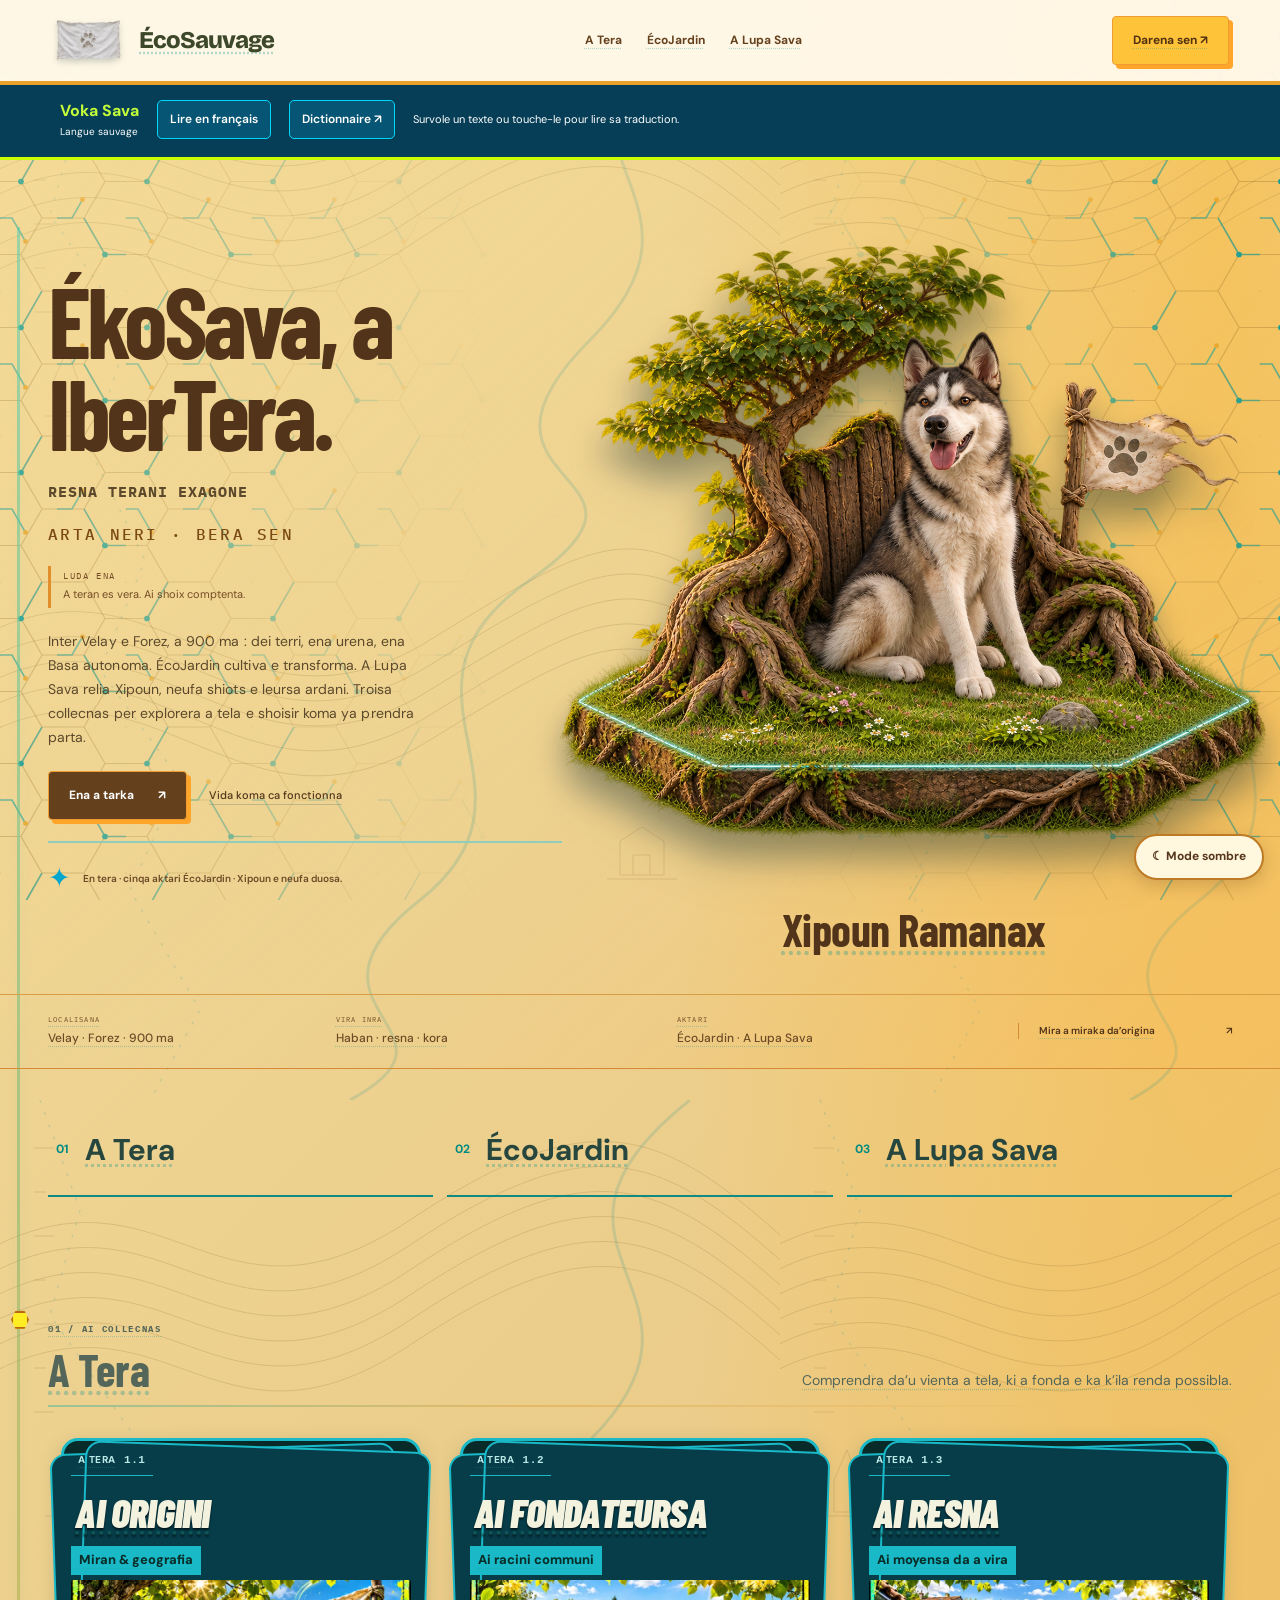
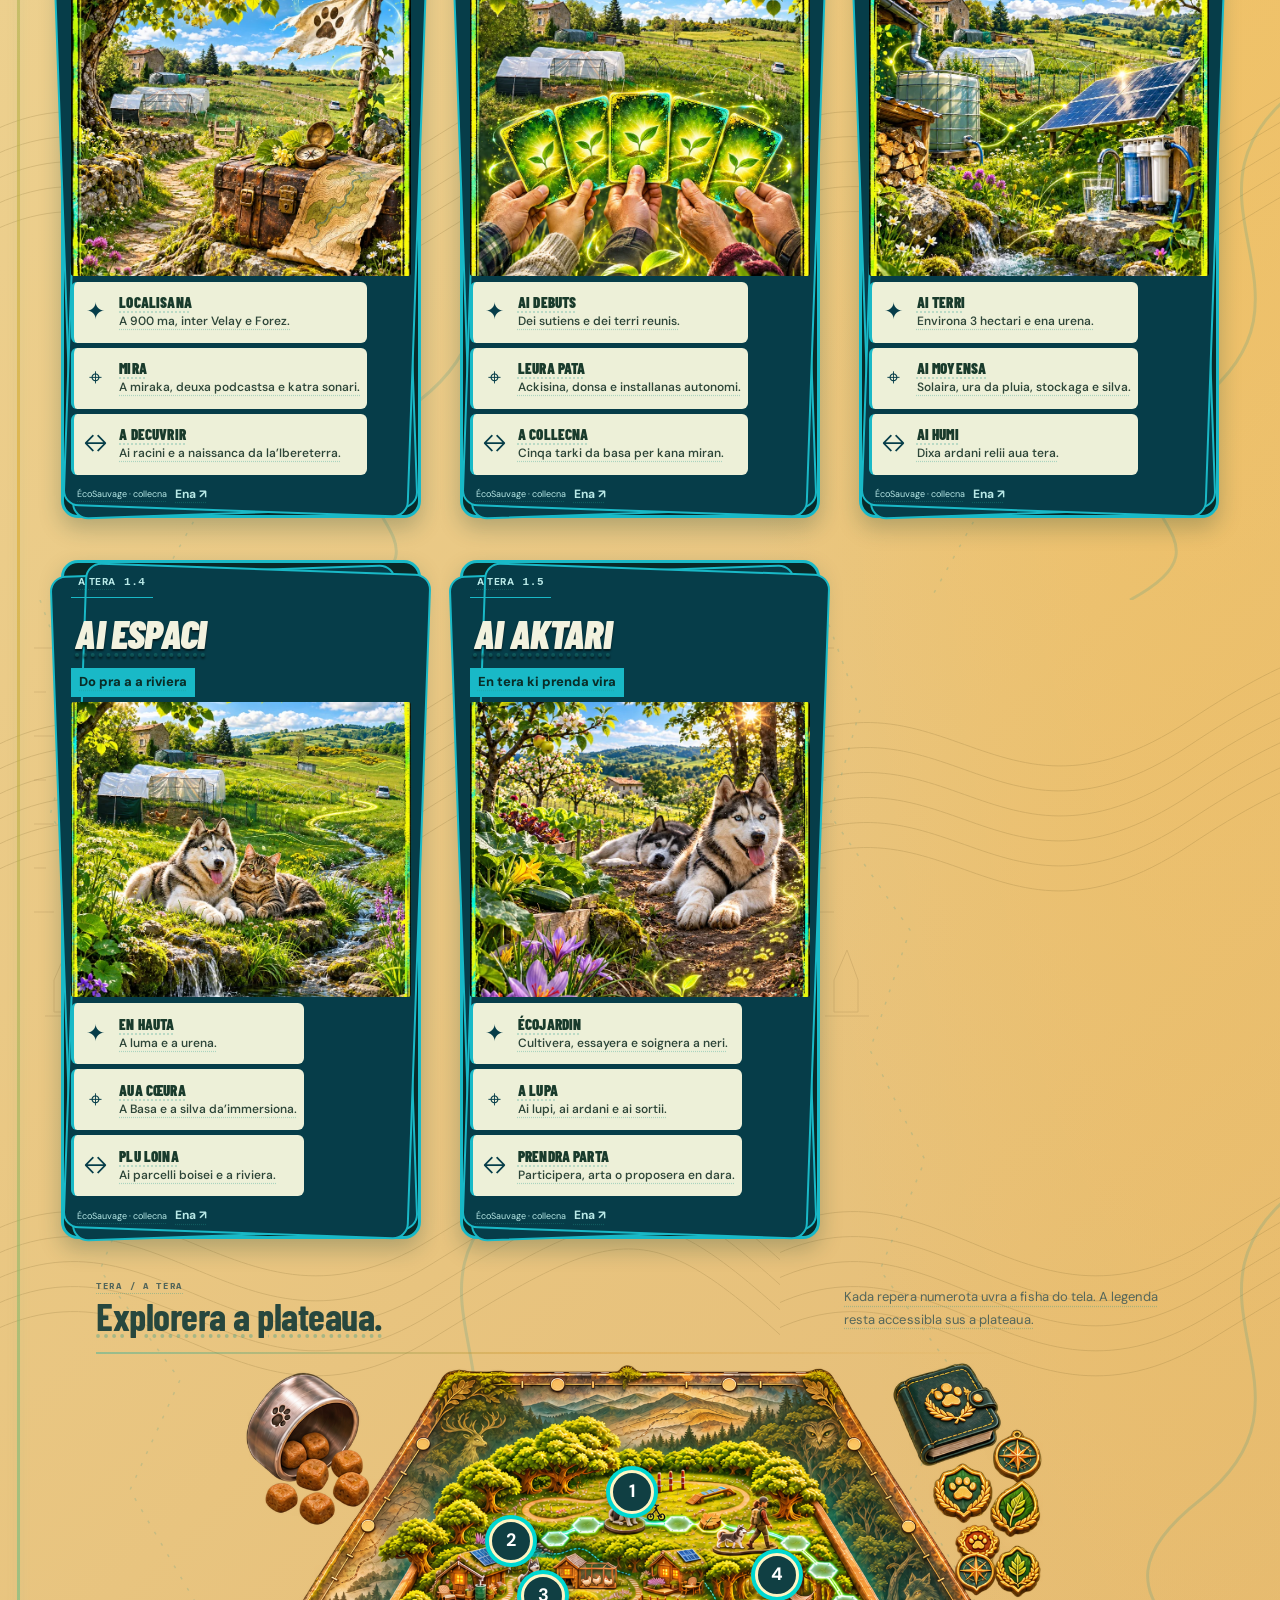
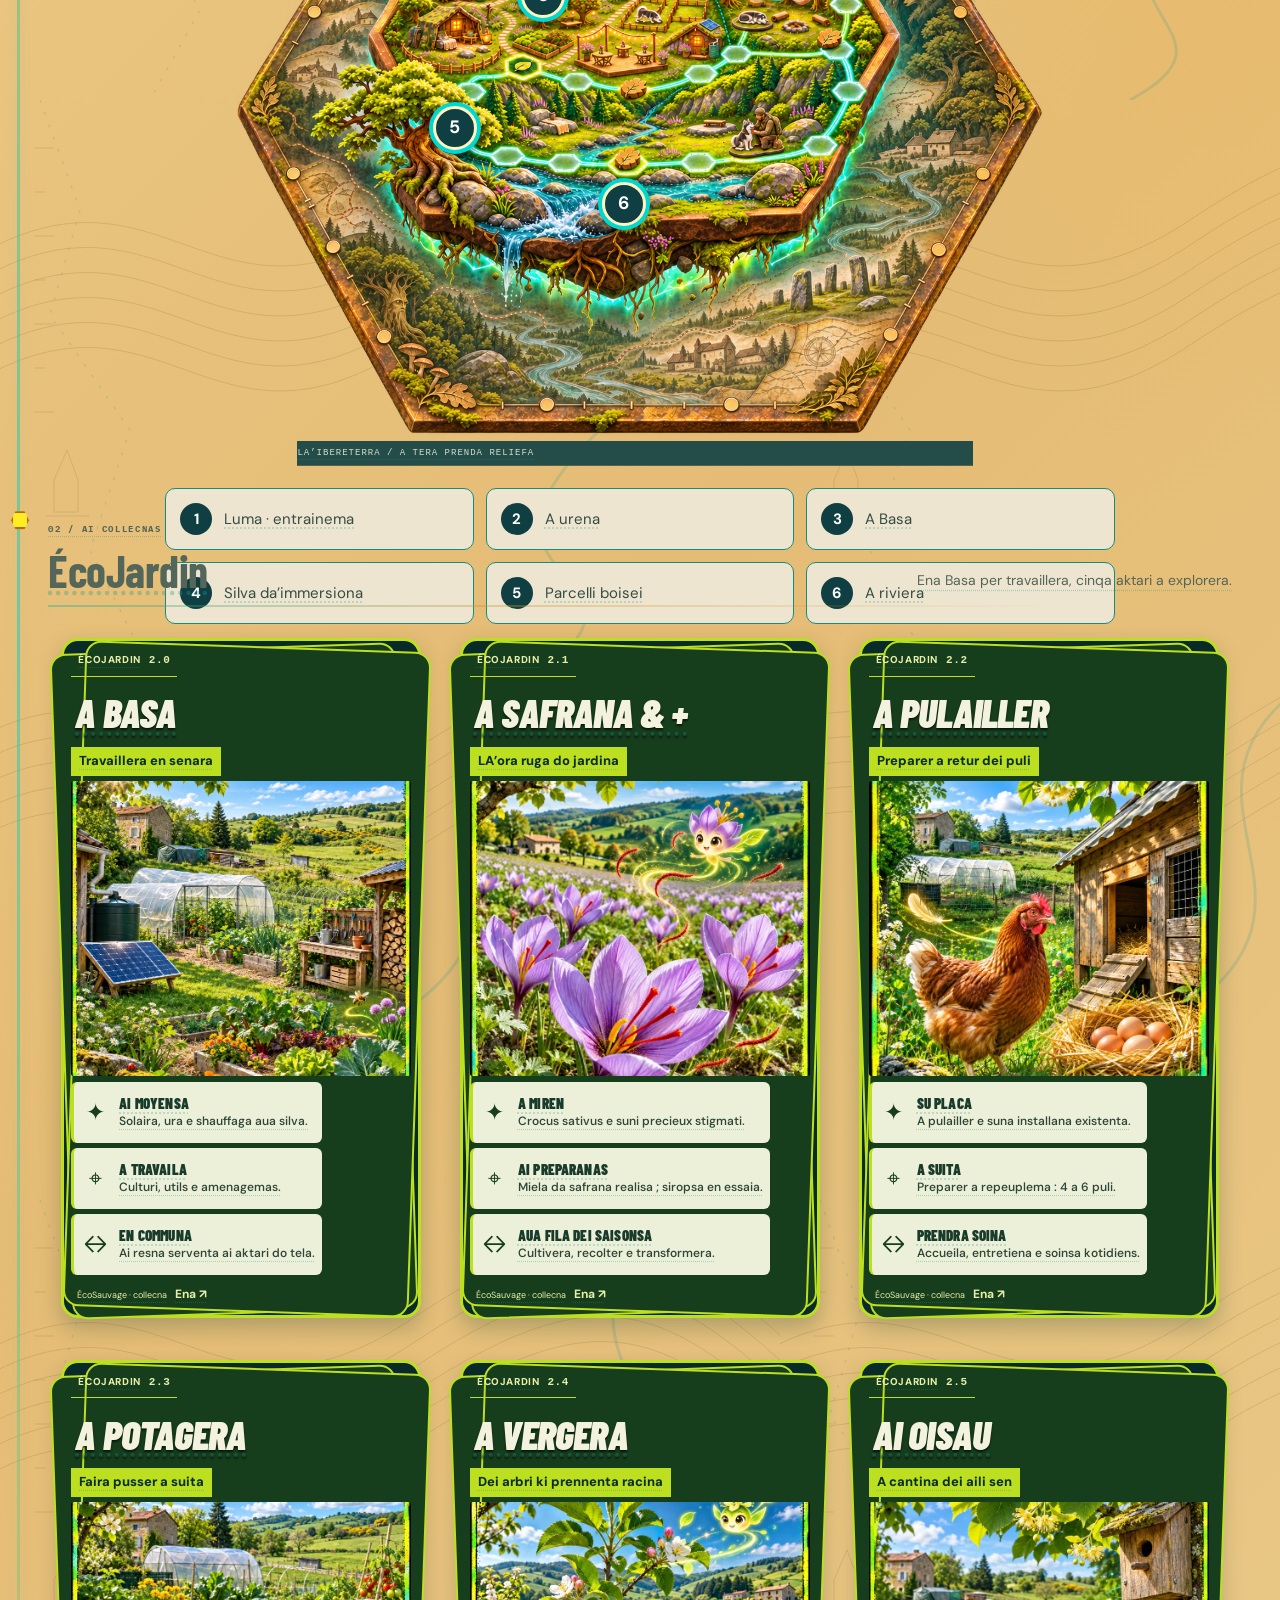
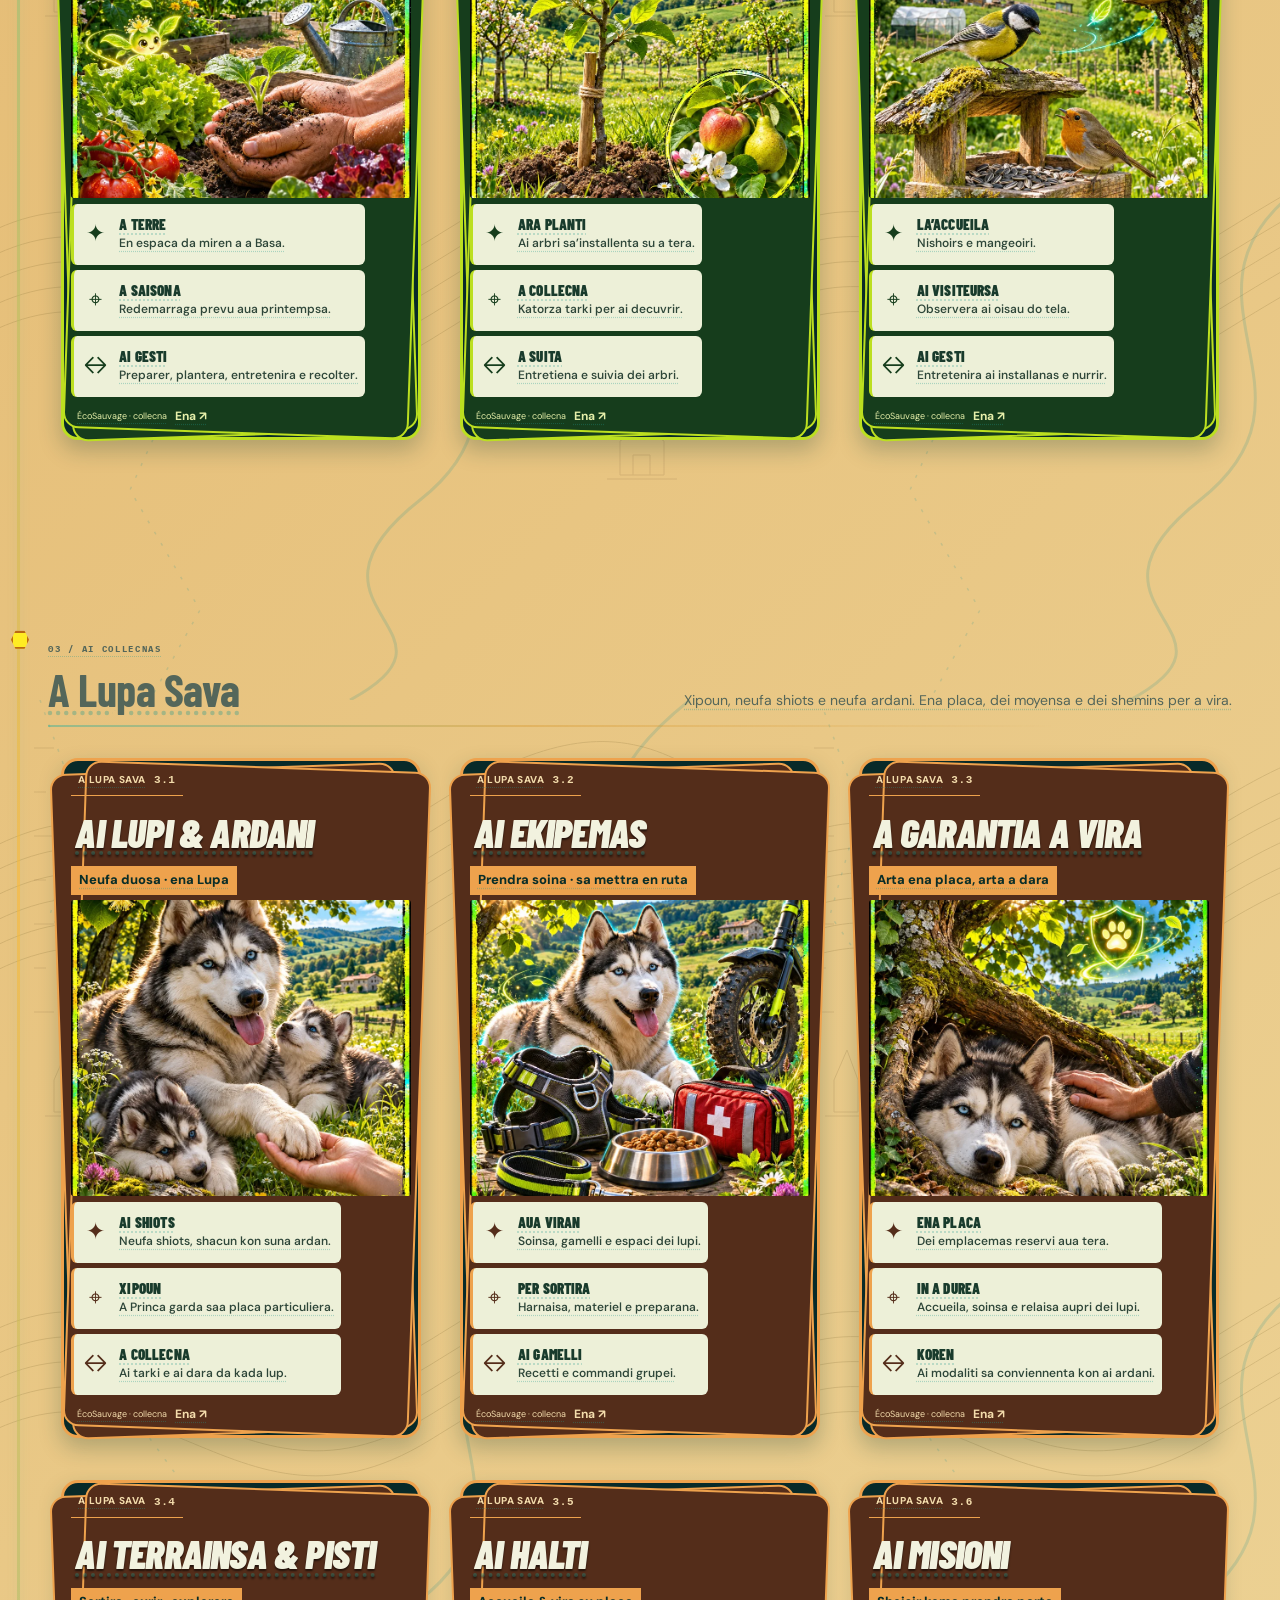
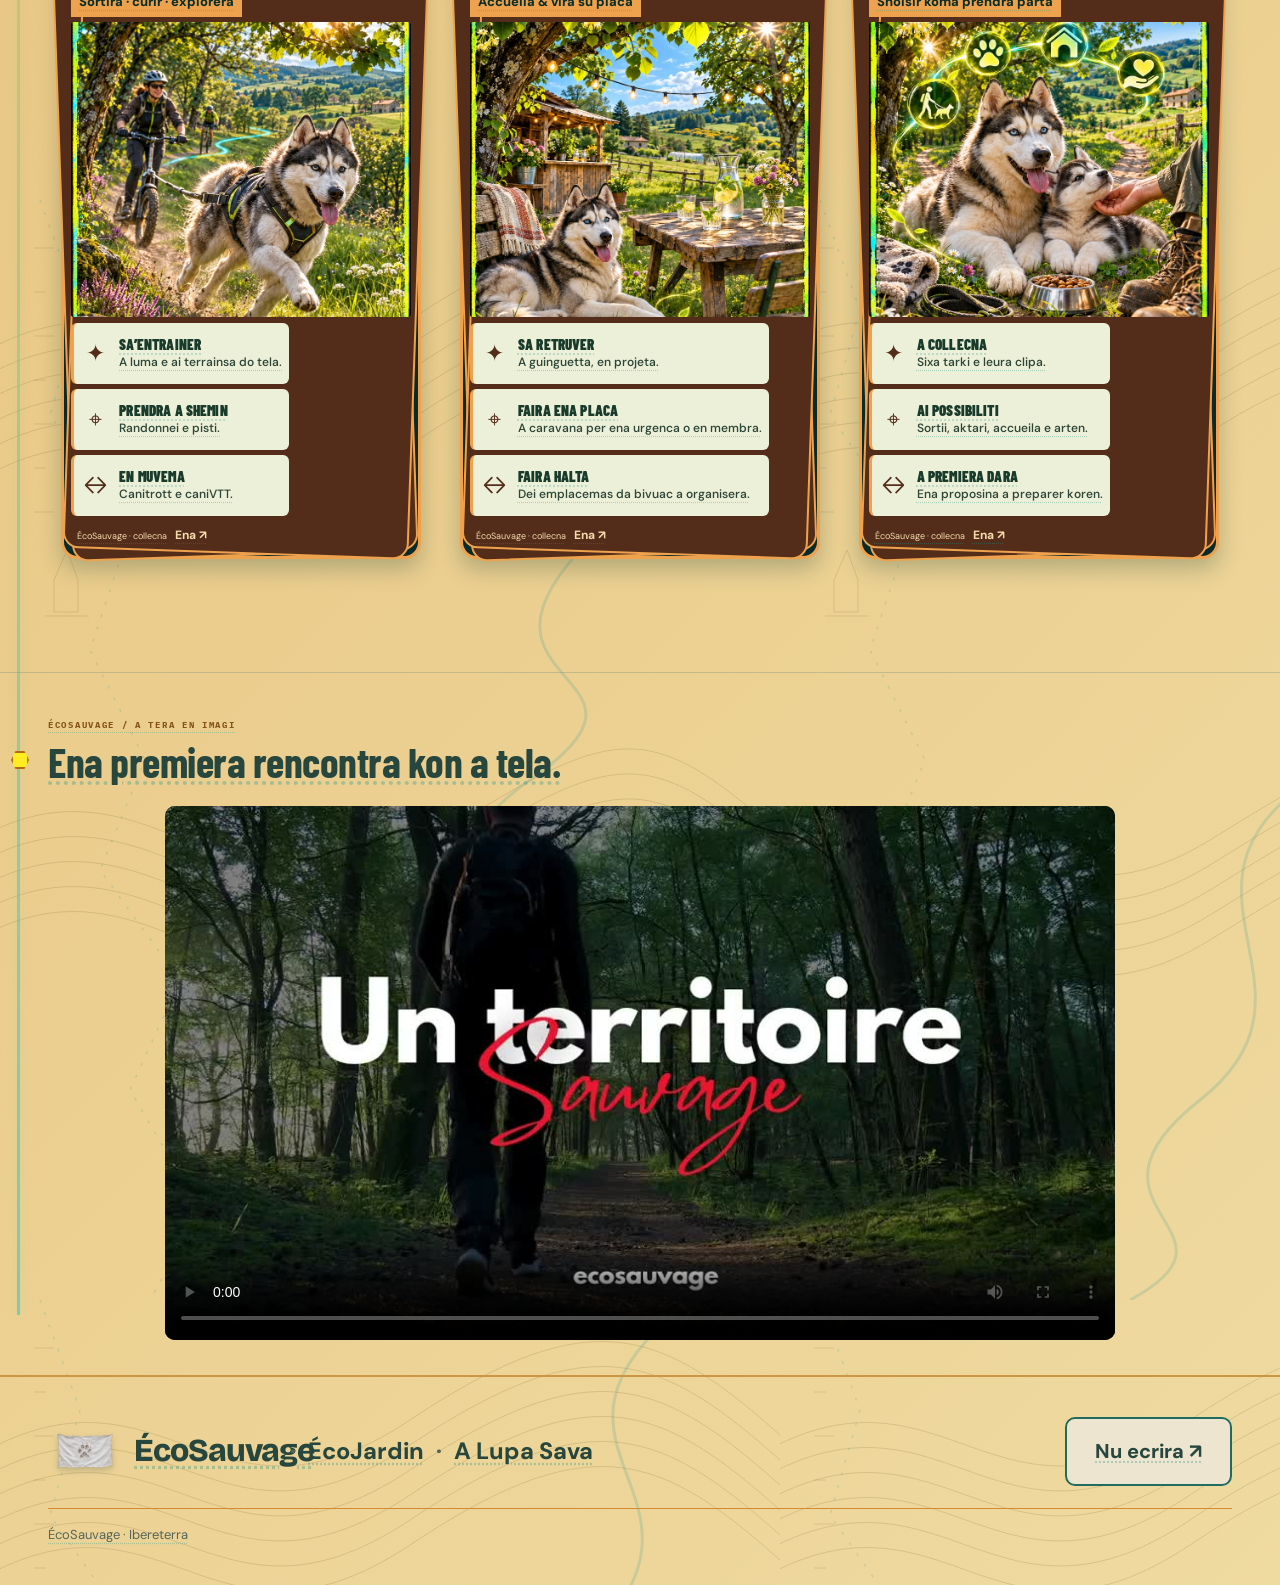
==== territoire.html @ 8cb146bb "Prepare game-style EcoSauvage site for Pages" ====
<!doctype html><html lang="fr"><head><meta charset="utf-8"><meta name="viewport" content="width=device-width,initial-scale=1"><meta name="theme-color" content="#eeeade"><title>ÉcoSauvage — l’IbèreTerre | Partie ouverte</title><meta name="description" content="Le territoire ÉcoSauvage, sa vie intérieure, ÉcoJardin, La Meute Sauvage et les façons d’y prendre place."><link rel="stylesheet" href="site.css"><link rel="stylesheet" href="adjustments.css"><link rel="stylesheet" href="origins.css"><link rel="stylesheet" href="socials.css"><link rel="stylesheet" href="territoire.css"><link rel="stylesheet" href="territoire-bilingue.css"><link rel="stylesheet" href="electrique.css"><link rel="stylesheet" href="lecture.css"><link rel="stylesheet" href="univers.css"><link rel="stylesheet" href="ambiance.css"><link rel="stylesheet" href="parcours.css"><link rel="stylesheet" href="reseau.css"><link rel="stylesheet" href="strates.css"><link rel="stylesheet" href="proportions.css"><link rel="stylesheet" href="exploration.css"><link rel="stylesheet" href="architecture.css"><link rel="stylesheet" href="lisibilite.css"><link rel="stylesheet" href="tetes-collections.css"><link rel="stylesheet" href="cartes-abouties.css"></head><body class="territory-edition">
<a class="skip" href="#main">Aller au contenu</a><header class="territory-header"><a class="brand" href="#accueil"><span class="header-pavillon" aria-hidden="true"><img src="assets/pavillon-toile.png" alt=""></span><span class="brand-name">ÉcoSauvage</span></a><nav aria-label="Navigation principale"><a href="#atlas">La Base</a><a href="#ecojardin-ouvrages">ÉcoJardin</a><a href="#chiens">La Meute Sauvage</a><a href="#comptoir">Le Comptoir</a></nav><div class="header-actions"><a class="button join-button" href="https://www.helloasso.com/associations/ecojardin/adhesions/membre-ecojardin" target="_blank" rel="noopener">Adhésion libre ↗</a><button id="menu" aria-label="Ouvrir le menu" aria-expanded="false" aria-controls="mobileNav">☰</button></div></header><nav id="mobileNav" hidden><a href="#atlas">La Base</a><a href="#interieur">Services intérieurs</a><a href="#alliances">Services extérieurs</a><a href="#passeport">Contact</a></nav>
<main id="main"><section class="territory-hero" id="accueil"><div class="wrap hero-grid"><div class="territory-title"><h1><span class="wild-text" lang="art" title="ÉcoSauvage, l’IbèreTerre." data-fr="ÉcoSauvage, l’IbèreTerre." data-wild="ÉkoSava, a IberTera.">ÉkoSava,<br><em>a IberTera.</em></span></h1><p class="territory-subtitle"><span class="wild-text" lang="art" title="Réserve d’autochtones de l’Exagone" data-fr="Réserve d’autochtones de l’Exagone" data-wild="Resna Terani Exagone">Resna Terani Exagone</span></p><div class="hero-motto" title="Garder le vivant. Demeurer libres."><strong>ARTA NERI · BERA SEN</strong></div><p class="game-name">PARTIE OUVERTE <i>Le terrain est réel. Les choix comptent.</i></p><p class="territory-lead">Des terres acquises, une Base autonome, une source, des bois et des cultures. Dix huskys et dix gardiens. ÉcoJardin cultive et transforme ; la Meute relie les lieux et les personnes. L’IbèreTerre conduit sa vie intérieure et choisit ses alliances.</p><div class="actions"><a class="button" href="#atlas">Ouvrir la carte <span>↗</span></a><a class="text-link" href="#interieur">Voir comment ça fonctionne</a></div><div class="identity-note"><span>✦</span><p>10 huskys · 10 gardiens · 5 activités ÉcoJardin.<br>De la terre aux liens : le territoire prend vie.</p></div></div><div class="hero-universe"><figure class="universe-board"><img src="assets/plateau-hexagone-v8.png" alt="Plateau illustré de l’univers ÉcoSauvage : prairie, source, Base, bois et rivière" fetchpriority="high"><div class="plateau-collections"><button class="plateau-card pc-dog" data-dog-card="01.webp" data-dog-name="Xipoun Ramanax" aria-label="Ouvrir la carte Xipoun Ramanax"><img src="assets/chiens/01.webp" alt="Carte Xipoun Ramanax"></button><button class="plateau-card pc-tree" data-detail="verger" aria-label="Ouvrir la collection des arbres"><img src="assets/trees/01-Tili-Tisano.webp" alt="Carte Tili Tisano du verger"></button><button class="plateau-card pc-mission" data-territory-mission="promeneurs" aria-label="Ouvrir la carte Promeneurs"><img src="assets/media/mission-11.webp" alt="Carte de mission Promeneurs"></button><button class="plateau-card pc-food" data-detail="gamelles" aria-label="Ouvrir la collection croquettes"><img src="assets/ownat.webp" alt="Carte de la famille Ownat"></button></div><figcaption>L’IBÈRETERRE / LE TERRITOIRE PREND RELIEF</figcaption><a class="board-enter" href="#atlas">Ouvrir le plan ↗</a></figure></div></div><div class="wrap territory-strip"><div><small>LOCALISATION</small><strong>Velay · Forez · 900 m</strong></div><div><small>VIE INTÉRIEURE</small><strong>Habitat · ressources · décisions</strong></div><div><small>ACTIVITÉS</small><strong>ÉcoJardin · La Meute Sauvage</strong></div><a href="#recit">Lire le récit d’origine <span>↗</span></a></div></section>
<div class="language-strip wrap"><span><b>ENA TERA</b> / Ouvrir le territoire</span><span><b>DARA</b> / Les liens</span><span><b>MIRA</b> / La mémoire</span><button data-dossier="lexique">Ouvrir le lexique ↗</button></div><section class="wrap section gates-section"><div class="section-heading"><div><p class="eyebrow">LES PORTES DU TERRITOIRE</p><h2>Les portes de l’IbèreTerre.</h2></div><p>Un atlas, des usages, une culture.<br>Chaque carte ouvre une partie du fonctionnement.</p></div><div class="territory-gates"><a href="#atlas"><small>01 / LES LIEUX</small><span class="gate-icon">⌖</span><h3>Le territoire</h3><p>Carte, parcelles, ressources et installations.</p><b>Ouvrir l’atlas ↗</b></a><a href="#passeport"><small>02 / L’APPARTENANCE</small><span class="gate-icon">▤</span><h3>Le passeport</h3><p>Définir ton lien, préparer ta demande.</p><b>Contact ↗</b></a><a href="#missions"><small>03 / L’ACTION</small><span class="gate-icon">✳</span><h3>Les missions</h3><p>Des cartes reliées aux activités réelles.</p><b>Lire les missions ↗</b></a><a href="#alliances"><small>04 / LE DEHORS</small><span class="gate-icon">↔</span><h3>Les alliances</h3><p>Échanges, compétences et liens entre lieux.</p><b>Proposer un lien ↗</b></a></div></section>
<section class="territory-atlas" id="atlas"><div class="wrap section"><div class="section-heading"><div><p class="eyebrow">TERA / LE TERRITOIRE</p><h2>La Base et ses lieux.</h2></div><p>Les parcelles ouvrent leurs usages.<br>La Base relie les activités et les équipements.</p></div><div class="territory-layout"><div class="simple-map" aria-label="Plan schématique cliquable du territoire"><img class="atlas-board" src="assets/plateau-hexagone-v8.png" alt="Le plateau du territoire"><div id="mapNodes"></div></div><div id="zoneContent" class="zone-content" aria-live="polite"></div></div></div></section>
<section class="wrap section inner-life" id="interieur"><div class="section-heading"><div><p class="eyebrow">02 / LA VIE INTÉRIEURE</p><h2>Ce qui fait tenir le lieu.</h2></div><p>Source, solaire, habitat, soin du vivant.<br>Les circuits de la vie intérieure.</p></div><div class="function-tabs" role="group" aria-label="Choisir une fonction du territoire"><button data-function="eau" class="selected" aria-pressed="true">Eau</button><button data-function="energie" aria-pressed="false">Énergie</button><button data-function="habitat" aria-pressed="false">Habitat</button><button data-function="vivant" aria-pressed="false">Vivant</button><button data-function="decisions" aria-pressed="false">Décisions</button><button data-function="echanges" aria-pressed="false">Économie & échanges</button></div><div id="functionPanel" class="function-panel" aria-live="polite"></div><div class="continuity-line"><span>✦</span><p><strong>La continuité du lieu se prépare.</strong></p><button class="text-link" data-dossier="organisation">Ouvrir le cadre d’organisation ↗</button></div></section>
<section id="activites" class="territory-activities"><div class="wrap section"><div class="section-heading"><div><p class="eyebrow">03 / LES ACTIVITÉS DU TERRITOIRE</p><h2>Les cartes correspondent à du réel.</h2></div><p>Le vivant, les ressources et les personnes<br>ont leurs lieux et leurs liens.</p></div><div class="activity-pair"><article><div class="activity-image"><img loading="lazy" src="assets/safran.webp" alt="Une fleur de safran à ÉcoJardin"><span>LE CADRE ASSOCIATIF</span></div><div class="activity-copy"><h3>ÉcoJardin</h3><p>Cinq activités : safran et essais, poulailler, potager, verger planté, cantine des oiseaux. Les fiches distinguent les réalisations, l’entretien, les reprises saisonnières et les projets.</p><div class="actions"><button class="button" data-detail="ecojardin">Ouvrir ÉcoJardin ↗</button><button class="text-link" data-detail="verger">Collection du verger</button></div></div></article><article><div class="activity-image"><img loading="lazy" src="assets/meute.webp" alt="Des huskys de La Meute Sauvage dans les bois"><span>ICI ET AU-DELÀ</span></div><div class="activity-copy"><h3>La Meute Sauvage</h3><p>Dix huskys et dix gardiens : les soins, les activités et les liens qui continuent au-delà du lieu. Le QG des gamelles organise la découverte des recettes et les commandes groupées.</p><div class="actions"><button class="button" data-detail="meute">Ouvrir la Meute ↗</button><button class="text-link" data-detail="gamelles">Le QG des gamelles</button></div></div></article></div></div></section>
<section class="wrap section" id="ecojardin-ouvrages"><div class="section-heading"><div><p class="eyebrow">ÉCOJARDIN / LES ATELIERS DU VIVANT</p><h2>Cultiver. Essayer. Soigner.</h2></div><p>Safran, poules, cultures, arbres et oiseaux.<br>Les ateliers du vivant ont leurs cartes.</p></div><div id="gardenWorks" class="work-grid"></div></section><section class="wrap section" id="base-ouvrages"><div class="section-heading"><div><p class="eyebrow">LA BASE / TENIR LES LIEUX</p><h2>Les ouvrages du territoire.</h2></div><p>Entretenir les passages, dessiner les contours,<br>préparer les usages.</p></div><div id="baseWorks" class="work-grid"></div><p class="small">Les équipements existants et les aménagements futurs restent distingués dans chaque fiche.</p></section><section class="wrap section" id="chiens"><p class="eyebrow">LUPA / LA COLLECTION DE LA MEUTE</p><h2>Les chiens ont leurs cartes.</h2><p>Dix huskys, dix caractères. Chaque carte ouvre un portrait de la Meute. Les clips et les photos prolongent la collection sur le terrain.</p><div class="dog-collection"><button class="dog-card" data-dog-card="01.webp" data-dog-name="Xipoun Ramanax"><img loading="lazy" src="assets/chiens/01.webp" alt="Carte de collection Xipoun Ramanax"><span>Xipoun Ramanax</span></button><button class="dog-card" data-dog-card="02.webp" data-dog-name="Pouki Wouflo"><img loading="lazy" src="assets/chiens/02.webp" alt="Carte de collection Pouki Wouflo"><span>Pouki Wouflo</span></button><button class="dog-card" data-dog-card="03.webp" data-dog-name="Tchaka Mushk"><img loading="lazy" src="assets/chiens/03.webp" alt="Carte de collection Tchaka Mushk"><span>Tchaka Mushk</span></button><button class="dog-card" data-dog-card="04.webp" data-dog-name="Kroumi Barkal"><img loading="lazy" src="assets/chiens/04.webp" alt="Carte de collection Kroumi Barkal"><span>Kroumi Barkal</span></button><button class="dog-card" data-dog-card="05.webp" data-dog-name="Zibou Skalax"><img loading="lazy" src="assets/chiens/05.webp" alt="Carte de collection Zibou Skalax"><span>Zibou Skalax</span></button><button class="dog-card" data-dog-card="06.webp" data-dog-name="Bibou Narak"><img loading="lazy" src="assets/chiens/06.webp" alt="Carte de collection Bibou Narak"><span>Bibou Narak</span></button><button class="dog-card" data-dog-card="07.webp" data-dog-name="Loumi Grizzou"><img loading="lazy" src="assets/chiens/07.webp" alt="Carte de collection Loumi Grizzou"><span>Loumi Grizzou</span></button><button class="dog-card" data-dog-card="08.webp" data-dog-name="Snoupi Krakax"><img loading="lazy" src="assets/chiens/08.webp" alt="Carte de collection Snoupi Krakax"><span>Snoupi Krakax</span></button><button class="dog-card" data-dog-card="09.webp" data-dog-name="Moka Troupi"><img loading="lazy" src="assets/chiens/09.webp" alt="Carte de collection Moka Troupi"><span>Moka Troupi</span></button></div></section><section class="wrap section" id="gardiens"><p class="eyebrow">LA MEUTE / LES GARDIENS & LES HUSKYS</p><h2>Dix liens. Une Meute.</h2><p>Dix gardiens et dix huskys, reliés par les soins, les sorties, l’accueil et les activités. Xipoun, prince de la Meute, donne un visage à cet univers. Les cartes présentent chaque chien ; les passeports des gardiens portent leurs titres, leurs missions et leurs liens avec le territoire.</p><div class="duo-network"><a href="#chiens"><strong>10</strong><span>HUSKYS</span><small>Les cartes de la Meute ↗</small></a><div class="duo-connection" aria-hidden="true"><span></span><b>↔</b><span></span></div><div><strong>10</strong><span>GARDIENS</span><small>Présence · soins · activités</small></div></div><p class="small">Le duo relie les personnes et les chiens, ici et au-delà du territoire.</p></section><section class="wrap section territory-missions" id="missions"><div class="section-heading"><div><p class="eyebrow">04 / LES MISSIONS DE LA MEUTE</p><h2>Les cartes du quotidien.</h2></div><p>Les rôles s’organisent avec les personnes<br>et les besoins de la Meute.</p></div><div class="missions-head"><div><p>Les cartes présentent les différentes relations avec la Meute : sorties, activités, accueil, parrainage et rencontres. Elles accompagnent le clip et décrivent ce que chaque mission recouvre.</p><button class="button" data-detail="missions">Voir le clip et les six cartes ↗</button></div><button class="mission-cover" data-detail="missions" aria-label="Ouvrir la vidéo et les cartes Choisis ta mission"><img loading="lazy" src="assets/media/missions-cover.jpg" alt="Choisis ta mission — la collection La Meute Sauvage"><span>▷ LE CLIP & LES CARTES</span></button></div><div id="missionChoices" class="mission-choices"></div><p class="small mission-note">Choisir une carte prépare une prise de contact. Le rôle et les engagements se définissent ensemble avant de commencer.</p></section>
<section class="passport-section" id="passeport"><div class="wrap section passport-layout"><div><p class="eyebrow">DARA / TON LIEN AVEC LE TERRITOIRE</p><h2>Les liens avec<br><em>le territoire.</em></h2><p class="passport-intro">Le comptoir rassemble les démarches : une question, une adhésion, une mission ou un accord à proposer. Le passeport en est le signe personnel dans l’univers de l’IbèreTerre.</p><div class="document-preview" aria-label="Maquette de passeport du territoire"><div class="document-head"><span>ÉCOSAUVAGE</span><span>✳</span></div><h3>PASSEPORT<br>DE L’IBÈRETERRE</h3><div class="passport-badges" aria-label="Les liens du passeport"><span>🐾 GARDIEN</span><span>🌱 ACTIVITÉ</span><span>◇ SOUTIEN</span><span>⌖ MISSION</span></div><div class="document-fields"><small>MON LIEN</small><strong id="passportLink">À définir ensemble</strong><small>MA CONTRIBUTION</small><span id="passportContribution">Une présence, un savoir-faire, une proposition.</span></div><p>DARA SEN / LE LIEN CHOISI</p></div><p class="small passport-note">Ce formulaire prépare un message à relire et envoyer. Il n’attribue pas de statut.</p></div><form id="passportForm" class="passport-form" autocomplete="off"><span class="eyebrow">UNE QUESTION OU UNE PROPOSITION</span><h3>L’objet de ta demande</h3><fieldset><legend>Quelle démarche ?</legend><label><input type="radio" name="lien" value="Question sur le fonctionnement" checked> Question sur le fonctionnement</label><label><input type="radio" name="lien" value="Adhésion à ÉcoJardin"> Adhésion à ÉcoJardin</label><label><input type="radio" name="lien" value="Soutien à une activité"> Soutien à une activité</label><label><input type="radio" name="lien" value="Contribuer sur le terrain"> Contribuer sur le terrain</label><label><input type="radio" name="lien" value="M’impliquer auprès de la Meute"> M’impliquer auprès de la Meute</label><label><input type="radio" name="lien" value="Proposer une installation sur place"> Proposer une installation sur place</label><label><input type="radio" name="lien" value="Relier une structure ou un autre lieu"> Relier une structure ou un autre lieu</label></fieldset><label class="form-label" for="contactName">Ton prénom ou nom d’usage <span>(facultatif)</span></label><input id="contactName" name="nom" maxlength="80" autocomplete="off" placeholder="Comment te présenter ?"><label class="form-label" for="contactEmail">Ton e-mail de réponse</label><input id="contactEmail" name="email" type="email" maxlength="180" autocomplete="off" required placeholder="nom@exemple.fr"><label class="form-label" for="contactProposal">Ce que tu souhaites apporter ou discuter</label><textarea id="contactProposal" name="proposition" maxlength="2500" rows="4" placeholder="Une compétence, du temps, du matériel, un projet…"></textarea><button class="button" type="submit">Préparer mon message ↗</button><p class="small">Le message s’ouvre dans ton application e-mail. Rien n’est envoyé automatiquement.</p><p id="passportFeedback" role="status"></p></form></div></section>
<section class="wrap section alliances-section" id="alliances"><div class="section-heading"><div><p class="eyebrow">06 / LES RELATIONS EXTÉRIEURES</p><h2>Autonomes. Et en relation.</h2></div><p>Des liens choisis,<br>avec des engagements compréhensibles.</p></div><div class="alliance-grid"><button data-alliance="competence"><small>PERSONNES & SAVOIR-FAIRE</small><h3>Apporter une compétence</h3><p>Un besoin, une intervention définie, une transmission utile.</p><span>Préparer une proposition ↗</span></button><button data-alliance="echange"><small>STRUCTURES & VOISINAGE</small><h3>Organiser un échange</h3><p>Matériel, approvisionnement, service ou réalisation commune.</p><span>Préciser les termes ↗</span></button><button data-alliance="lieu"><small>AUTRES TERRITOIRES</small><h3>Relier un autre lieu</h3><p>Faire connaissance et identifier ce qui mérite d’être mis en commun.</p><span>Présenter mon lieu ↗</span></button></div><article class="confederation"><div class="confederation-symbol" aria-hidden="true">✳<i>✳</i><b>✳</b></div><div><p class="eyebrow">UN PROLONGEMENT PRÉVU</p><h3>La Confédération des<br>Éco-Unis francophones.</h3><p>ÉcoSauvage, membre fondateur de la Confédération des Écos-Unis francophones. Des territoires autonomes se relient par des accords choisis : liberté, responsabilité, autonomie, coopération et respect du vivant.</p><button class="text-link" data-dossier="confederation">Voir le principe d’alliance ↗</button></div></article></section>
<section class="symbols-section wrap section" id="symboles"><div><p class="eyebrow">LES SIGNES DU TERRITOIRE</p><h2>La paix en blanc.<br>Le vivant en empreinte.</h2><p>La patte de husky inscrit l’animal aux côtés de l’humain. Le pavillon blanc porte la paix et la capacité de protéger les conditions de vie du lieu.</p><div class="actions"><button class="text-link" data-dossier="symboles">Le drapeau & la devise ↗</button><button class="text-link" data-dossier="lexique">La langue de l’IbèreTerre ↗</button></div></div><figure><img src="assets/pavillon-toile.png" alt="Le pavillon blanc de l’IbèreTerre, frappé d’une patte de husky"><figcaption><strong>ARTA NERI · BERA SEN</strong><span>Garder le vivant. Demeurer libres.</span></figcaption></figure></section><section class="origin-story" id="recit"><div class="wrap section story-layout"><div><p class="eyebrow">MIRA / LE RÉCIT D’ORIGINE</p><h2>Reprendre terre.<br>Lever le pavillon.</h2></div><div><p>Avant le pavillon, il y a la route. Des familles en mouvement, des haltes, des métiers, des usages transmis. L’IbèreTerre inscrit son récit dans cette mémoire : trouver sa place, tenir le lieu, garder la main sur la suite.</p><p>Puis vient la prise de terre. Des parcelles acquises, une source, des bois, une Base. De quoi établir un point d’ancrage, organiser la vie et préparer une place aux générations suivantes. L’autonomie gagne du terrain par les actes.</p><p>Un pavillon blanc porte désormais l’empreinte de la Meute. L’humain et l’animal y prennent place ensemble. Le territoire rassemble ses moyens, conduit ses affaires et choisit ses alliances. La partie est ouverte : son histoire s’écrit sur le terrain.</p><button class="text-link" data-dossier="memoire">Le récit et ses archives ↗</button></div></div></section>
<section class="wrap section" id="podcasts"><div class="section-heading"><div><p class="eyebrow">04 / LES VOIX DU PROJET</p><h2>Écouter ÉcoSauvage.</h2></div><p>Faire territoire ensemble.<br>Deux formats pour comprendre le projet.</p></div><div class="podcast-grid"><article class="podcast"><div class="podcast-top"><b>01</b><span class="wave" aria-hidden="true">▂▅▇▃▆▂▅▇▃▅▂</span><small>7 MIN 16</small></div><p class="eyebrow">DÉCOUVRIR LE PROJET</p><h3>Faire territoire ensemble</h3><p>Une première écoute pour découvrir ÉcoSauvage, ÉcoJardin et La Meute Sauvage.</p><audio controls preload="none" aria-label="Podcast 1 : Faire territoire ensemble, présentation du projet"><source src="assets/media/podcast-1.mp3" type="audio/mpeg"></audio></article><article class="podcast"><div class="podcast-top"><b>02</b><span class="wave" aria-hidden="true">▂▅▃▇▆▃▅▂▇▅▂</span><small>9 MIN 39</small></div><p class="eyebrow">PRENDRE PART À LA SUITE</p><h3>Devenir acteur du projet</h3><p>Comprendre l’ensemble et les façons de s’impliquer : compétences, soutien et partenariats.</p><audio controls preload="none" aria-label="Podcast 2 : Devenir acteur du projet"><source src="assets/media/podcast-2.mp3" type="audio/mpeg"></audio></article></div></section>
<section id="origines" class="origins-section"><div class="wrap section"><div class="section-heading"><div><p class="eyebrow">L’UNIVERS ANCESTRAL / LA BANDE-SON</p><h2>Aux origines.</h2></div><p>Trois chansons et un bonus.<br>Les racines, les terres et l’appel de la Meute.</p></div><p class="origins-intro">Le versant ancestral de l’univers ÉcoSauvage. Un imaginaire de nature et de liberté, à découvrir en musique.</p><div class="songs-grid"><article class="song"><a href="assets/origines/1.webp" target="_blank" rel="noopener" aria-label="Voir la pochette Les Racines"><img loading="lazy" src="assets/origines/1.webp" alt="Pochette Les Racines"></a><div><p class="eyebrow">CHAPITRE 01</p><h3>Les Racines</h3><audio controls preload="metadata" aria-label="Écouter Les Racines"><source src="assets/origines/1.mp3" type="audio/mpeg"></audio></div></article><article class="song"><a href="assets/origines/2.webp" target="_blank" rel="noopener" aria-label="Voir la pochette Les Terres Libres"><img loading="lazy" src="assets/origines/2.webp" alt="Pochette Les Terres Libres"></a><div><p class="eyebrow">CHAPITRE 02</p><h3>Les Terres Libres</h3><audio controls preload="metadata" aria-label="Écouter Les Terres Libres"><source src="assets/origines/2.mp3" type="audio/mpeg"></audio></div></article><article class="song"><a href="assets/origines/3.webp" target="_blank" rel="noopener" aria-label="Voir la pochette L’Appel de la Meute"><img loading="lazy" src="assets/origines/3.webp" alt="Pochette L’Appel de la Meute"></a><div><p class="eyebrow">CHAPITRE 03</p><h3>L’Appel de la Meute</h3><audio controls preload="metadata" aria-label="Écouter L’Appel de la Meute"><source src="assets/origines/3.mp3" type="audio/mpeg"></audio></div></article><article class="song"><a href="assets/origines/4.webp" target="_blank" rel="noopener" aria-label="Voir la pochette Le Souffle de la terre"><img loading="lazy" src="assets/origines/4.webp" alt="Pochette Le Souffle de la terre"></a><div><p class="eyebrow">LE TITRE BONUS</p><h3>Le Souffle de la terre</h3><audio controls preload="metadata" aria-label="Écouter Le Souffle de la terre"><source src="assets/origines/4.mp3" type="audio/mpeg"></audio></div></article></div></div></section>
<section id="medias" class="media-section"><div class="wrap section"><div class="section-heading"><div><p class="eyebrow">05 / DU SON, DES IMAGES, DU CARACTÈRE</p><h2>Les archives en images.</h2></div><p>Des activités, des cartes<br>et leurs récits en images.</p></div><div class="media-filters" role="group" aria-label="Filtrer les vidéos"><button data-filter="all" aria-pressed="true" class="selected">Tous les clips</button><button data-filter="ecojardin" aria-pressed="false">ÉcoJardin</button><button data-filter="meute" aria-pressed="false">La Meute</button><button data-filter="gamelles" aria-pressed="false">Les gamelles</button></div><div id="mediaGrid" class="media-grid"></div></div></section>

<section class="wrap section" id="demarches"><p class="eyebrow">LE COMPTOIR / DEMANDES & CONTACT</p><h2>Une démarche, un interlocuteur.</h2><p>Question, adhésion, soutien, mission ou proposition : le formulaire permet de préciser la demande. Les modalités se conviennent ensuite selon son objet.</p><div class="actions"><a class="button" href="https://www.helloasso.com/associations/ecojardin/formulaires/3" target="_blank" rel="noopener">Don libre · HelloAsso ↗</a><a class="button" href="https://www.helloasso.com/associations/ecojardin/adhesions/membre-ecojardin" target="_blank" rel="noopener">Adhésion libre · HelloAsso ↗</a><a class="text-link" href="#passeport">Contact ↗</a></div><video controls preload="metadata" playsinline style="width:min(100%,560px);display:block;margin:28px 0" src="assets/presentation-territoire.mp4"></video><p class="small">Velay · Forez · 900 m</p></section>
</main><footer class="wrap territory-footer"><a class="brand" href="#accueil"><span class="header-pavillon"><img src="assets/pavillon-toile.png" alt="Pavillon blanc à empreinte de loup"></span>ÉcoSauvage.</a><p>ÉcoJardin · La Meute Sauvage</p><a href="mailto:contact@ecosauvage.fr">Relations avec le territoire ↗</a><small>ÉcoSauvage · IbèreTerre</small></footer><div class="mobile-actions"><a href="https://www.helloasso.com/associations/ecojardin/formulaires/3" target="_blank" rel="noopener"><span class="wild-text" lang="art" data-fr="Don libre · Meute" data-wild="Dona sen · Lupa">Dona sen · Lupa</span></a><a href="https://www.helloasso.com/associations/ecojardin/adhesions/membre-ecojardin" target="_blank" rel="noopener"><span class="wild-text" lang="art" data-fr="Adhésion libre" data-wild="Darena sen">✳ Darena sen</span></a></div><dialog id="detailDialog" aria-labelledby="detailTitle"><button class="close" aria-label="Fermer">×</button><div id="detailBody"></div></dialog><script src="site.js"></script><script src="territoire.js"></script><script src="ouvrages.js"></script><script src="chiens.js"></script><script src="univers.js"></script><script src="ambiance.js"></script><script src="parcours.js"></script><script src="poesie.js"></script><script src="langue-sauvage.js"></script><script src="revision-accueil.js"></script><script src="exploration.js"></script><script src="architecture.js"></script><script src="exploration-demandes.js"></script><script src="completer-rubriques.js"></script><script src="tetes-collections.js"></script><script src="cartes-abouties.js"></script></body></html>
---- site.css ----
@import url('https://fonts.googleapis.com/css2?family=Bricolage+Grotesque:opsz,wght@12..96,500;12..96,600;12..96,700;12..96,800&family=DM+Sans:wght@400;500;600;700&display=swap');
:root{--ink:#203e30;--green:#557d3e;--lime:#c6ec76;--paper:#f5f6ee;--muted:#627266;--line:#d6ddce;--display:'Bricolage Grotesque',sans-serif}*{box-sizing:border-box}html{scroll-behavior:smooth;scroll-padding-top:100px}body{margin:0;background:var(--paper);color:var(--ink);font:15px/1.65 'DM Sans',sans-serif}button{font:inherit;cursor:pointer;color:inherit;border:0}a{color:inherit;text-decoration:none}img{max-width:100%;display:block}button:focus-visible,a:focus-visible,audio:focus-visible,video:focus-visible{outline:3px solid #548d32;outline-offset:5px}h1,h2,h3,p{margin:0}h1,h2,h3{font-family:var(--display);line-height:1.08;font-weight:700;letter-spacing:-1.5px}em{font-style:normal;color:var(--green)}.wrap{max-width:1280px;margin:auto;padding-left:48px;padding-right:48px}.section{padding-top:80px;padding-bottom:80px}.eyebrow{font-size:9px;letter-spacing:1.5px;font-weight:700;line-height:1.5;color:#466346}header{height:86px;padding:0 4%;display:flex;align-items:center;justify-content:space-between;gap:22px;border-bottom:1px solid var(--line);background:#f5f6eef2;position:sticky;top:0;z-index:15;backdrop-filter:blur(14px)}.brand{font-family:var(--display);font-size:26px;letter-spacing:-1px;font-weight:800;display:inline-flex;align-items:center;gap:9px}.brand>span{font-size:41px;line-height:1;color:#4c703c}header nav{display:flex;gap:25px;font-size:12px;font-weight:500}header nav a:hover{color:#6b8d36}.header-actions{display:flex;gap:20px;align-items:center}.button{display:inline-flex;align-items:center;justify-content:space-between;gap:24px;padding:14px 21px;background:var(--ink);color:#fffef0;border-radius:7px;font-size:12px;font-weight:600;transition:transform .2s,background .2s}.button:hover{background:#416a38;transform:translateY(-2px)}.join-button{padding:11px 17px;background:var(--lime);color:var(--ink)}.join-button:hover{background:#b4dc66;color:var(--ink)}.text-link{display:inline-block;font-size:12px;font-weight:600;text-decoration:underline;text-decoration-color:#74876b70;text-underline-offset:5px;background:transparent;padding:0}.text-link:hover{color:#65833e}.skip{position:fixed;left:15px;top:-90px;background:var(--lime);z-index:100;padding:15px}.skip:focus{top:5px}#menu{display:none;background:transparent;font-size:25px;padding:0}#mobileNav[hidden]{display:none}#mobileNav{position:fixed;top:72px;left:0;right:0;background:var(--paper);border-bottom:1px solid var(--line);z-index:14;padding:20px;display:grid;gap:15px}.hero{display:grid;grid-template-columns:1.03fr 1fr;gap:45px;align-items:center;padding-top:56px;padding-bottom:62px}.hero h1{font-size:clamp(44px,4.8vw,67px);margin:22px 0;letter-spacing:-2.8px;line-height:1.02}.hero-description{font-size:17px;color:#586f5e;margin-bottom:24px}.actions{display:flex;align-items:center;gap:24px;flex-wrap:wrap}.listen-shortcut{display:flex;gap:12px;align-items:center;width:265px;margin-top:30px;padding-top:17px;border-top:1px solid var(--line);font-size:11px}.listen-shortcut>span{font-size:24px}.listen-shortcut strong,.listen-shortcut small{display:block}.listen-shortcut small{color:var(--muted);font-size:10px}.listen-shortcut b{margin-left:auto}.hero-visual{position:relative;height:465px;padding-bottom:45px}.hero-landscape{width:100%;height:100%;object-fit:cover;object-position:55% 55%;border-radius:150px 12px 12px 12px}.photo-label{position:absolute;top:25px;right:17px;font-size:7px;font-weight:700;letter-spacing:1.2px;color:#faffed;background:#223d3180;padding:5px 8px;border-radius:3px}.hero-caption{position:absolute;bottom:15px;left:20px;right:0;background:var(--lime);padding:16px 20px;display:flex;justify-content:space-between;align-items:center;font-size:12px;line-height:1.5;border-radius:5px;transform:rotate(-2deg)}.hero-caption strong{font-size:15px}.hero-caption>b{font-size:44px;line-height:1}.floating-card{position:absolute;right:-17px;bottom:80px;width:133px;transform:rotate(9deg);padding:5px;background:#fff8dd;border:1px solid #d9cd83;border-radius:10px;box-shadow:0 10px 25px #203e3033;transition:transform .2s}.floating-card:hover{transform:rotate(0) scale(1.04)}.floating-card img{width:100%;border-radius:6px}.floating-card span{display:block;font-size:7px;font-weight:700;line-height:1.3;padding:6px 0 2px}.ticker{display:flex;justify-content:space-around;gap:25px;align-items:center;padding:14px 25px;background:#e6eddc;border-top:1px solid var(--line);border-bottom:1px solid var(--line);font-size:9px;letter-spacing:1.5px;font-weight:700;overflow:hidden;white-space:nowrap}.ticker b{font-size:20px;color:#739148}.section-heading{display:flex;justify-content:space-between;gap:30px;align-items:end;margin-bottom:32px}.section-heading h2{font-size:39px;margin-top:12px}.section-heading>p{font-size:12px;color:var(--muted);min-width:195px}.universe-grid{display:grid;grid-template-columns:repeat(3,1fr);gap:26px}.universe-image{display:block;position:relative;padding:0;width:100%;height:225px;overflow:hidden;border-radius:10px;background:#d5dfca;text-align:left}.universe-image img{width:100%;height:100%;object-fit:cover;transition:transform .5s}.universe-image:hover img{transform:scale(1.04)}.universe-grid article:nth-child(3) .universe-image img{object-position:65% 70%}.universe-image small{position:absolute;bottom:15px;left:15px;color:white;font-size:8px;letter-spacing:1.4px;padding:5px 8px;background:#19362bbd;border-radius:3px}.universe-image b{position:absolute;right:14px;bottom:14px;display:grid;place-items:center;background:#f3f6e8;border-radius:50%;height:33px;width:33px;font-size:21px}.universe-grid h3{font-size:25px;margin:20px 0 10px;letter-spacing:-.7px}.universe-grid p{font-size:12px;color:var(--muted);margin-bottom:16px}.projects{padding-top:0}.stamp{font-size:8px;letter-spacing:1.3px;border:1px solid #8a9f72;border-radius:30px;padding:8px 13px;transform:rotate(-4deg)}.feature{display:grid;grid-template-columns:1fr 1.05fr;gap:50px;align-items:center;padding:32px;background:#e9eedc;border-radius:14px}.feature-art{height:370px;background:radial-gradient(ellipse,#d2e38c,#dfe9c3 60%);border-radius:8px;position:relative;display:grid;place-items:center;overflow:hidden}.feature-art>img{height:91%;width:auto;max-width:90%;object-fit:contain;transform:rotate(-6deg);filter:drop-shadow(9px 13px 6px #36522622)}.feature-art>span{position:absolute;bottom:17px;right:13px;padding:6px 10px;background:#d1ed82;font-size:7px;letter-spacing:1px;transform:rotate(4deg);font-weight:700}.pill{display:inline-block;font-size:8px;letter-spacing:1px;font-weight:700;border:1px solid #819868;border-radius:30px;padding:5px 10px}.feature-copy h3{font-size:48px;margin:18px 0;line-height:1.02;letter-spacing:-1.8px}.feature-copy>p{max-width:345px;font-size:13px;color:var(--muted);margin-bottom:22px}.project-row{display:flex;gap:25px;align-items:center;width:100%;padding:24px 0;background:none;border-bottom:1px solid var(--line);text-align:left}.row-icon{display:grid;place-items:center;min-width:65px;height:65px;border-radius:14px;font-size:28px;transform:rotate(-4deg)}.orange{background:#f0d4b4}.aqua{background:#c9e5db}.project-row h3{font-size:22px;letter-spacing:-.6px;margin:7px 0}.project-row p:not(.eyebrow){font-size:12px;color:var(--muted)}.project-row>b{font-size:27px;margin-left:auto;padding:0 10px}.territory-section{background:#e5eddf;border-top:1px solid var(--line);border-bottom:1px solid var(--line)}.territory-layout{display:grid;grid-template-columns:1.05fr 1fr;gap:50px;align-items:center}.simple-map{position:relative;height:575px;border:1px solid #a3b79577;border-radius:12px;background:radial-gradient(ellipse at 15% 30%,#c1d3ad77,transparent 60%),#eff3e5;overflow:hidden}.map-word{position:absolute;top:24px;left:24px;font-family:var(--display);font-size:13px;font-weight:800;letter-spacing:-.3px;color:#778e69}.map-track{position:absolute;left:47%;top:70px;bottom:75px;width:50px;border:2px dashed #a8bd8a;transform:rotate(8deg);border-radius:60%}.map-node{position:absolute;display:grid;grid-template-columns:30px 1fr;column-gap:7px;text-align:left;border:1px solid #93ac7977;border-radius:9px;background:#fbfcf3;padding:10px 14px;box-shadow:3px 4px 0 #cbd9b7;transition:transform .2s}.map-node>span{grid-row:1/3;font-size:23px;align-self:center}.map-node strong{font-size:12px;font-weight:600;white-space:nowrap}.map-node small{font-size:9px;color:var(--muted)}.map-node:hover{transform:translateY(-3px)}.map-node.active{background:var(--lime);border-color:#6d9046}.map-node:nth-child(1){top:35px;left:45%}.map-node:nth-child(2){top:120px;left:53%;background:#d6eee8}.map-node:nth-child(3){top:212px;left:16%;transform:rotate(-3deg)}.map-node:nth-child(4){top:300px;left:42%}.map-node:nth-child(5){top:385px;left:18%}.map-node:nth-child(6){top:465px;left:50%;background:#d4eae7}.map-node.active:nth-child(2),.map-node.active:nth-child(6){background:var(--lime)}.map-note{position:absolute;bottom:15px;left:18px;font-size:8px;color:#71836a}.zone-content{min-height:400px;padding:8px 0}.zone-content h3{font-size:37px;margin:15px 0 20px}.zone-content>p{font-size:14px;color:var(--muted);max-width:450px}.tags{display:flex;flex-wrap:wrap;gap:7px;margin:22px 0}.tags span{font-size:10px;background:#f7f9ef;border:1px solid #b1c19c;padding:5px 10px;border-radius:30px}.zone-links{display:grid;grid-template-columns:1fr 1fr;gap:9px}.zone-links button{background:#f5f8eb;border:1px solid #b8c7a8;border-radius:6px;padding:12px;text-align:left;font-size:11px}.zone-links button:hover{background:#d6e5be}.zone-content .small{font-size:10px;margin-top:18px}.podcast-grid{display:grid;grid-template-columns:1fr 1fr;gap:24px}.podcast{border:1px solid var(--line);border-radius:12px;padding:28px;background:#fafbf5}.podcast:nth-child(2){background:#edf3e5}.podcast-top{display:flex;justify-content:space-between;align-items:center;margin-bottom:28px}.podcast-top b{font-family:var(--display);font-size:35px;font-weight:700}.wave{font-size:25px;letter-spacing:3px;color:#7da353}.podcast-top small{font-size:9px;letter-spacing:1px}.podcast h3{font-size:29px;letter-spacing:-.8px;margin:10px 0 15px}.podcast>p:not(.eyebrow){font-size:12px;color:var(--muted);min-height:40px;margin-bottom:20px}.podcast audio{width:100%;height:42px}.media-section{background:#e9eee4}.media-filters{display:flex;gap:9px;margin-bottom:25px;flex-wrap:wrap}.media-filters button{font-size:11px;border:1px solid #b5c2ab;border-radius:30px;padding:8px 14px;background:transparent}.media-filters button.selected{background:var(--ink);color:#f5f8e8;border-color:var(--ink)}.media-grid{display:grid;grid-template-columns:repeat(3,1fr);gap:25px}.media-tile{padding:0;background:transparent;text-align:left}.media-thumb{position:relative;height:205px;overflow:hidden;border-radius:8px;background:#1b352d}.media-thumb>img{height:100%;width:100%;object-fit:contain;transition:transform .3s}.media-tile:hover .media-thumb>img{transform:scale(1.03)}.play-icon{position:absolute;left:13px;bottom:12px;width:34px;height:34px;border-radius:50%;background:#e1f5ad;display:grid;place-items:center;font-size:13px}.media-time{position:absolute;right:10px;bottom:11px;background:#173529c9;color:#fff;font-size:9px;padding:3px 7px;border-radius:3px}.media-tile h3{font-size:20px;letter-spacing:-.5px;margin:12px 0 5px}.media-tile p{font-size:10px;color:var(--muted)}.media-tile[hidden]{display:none}.participate{display:grid;grid-template-columns:.8fr 1.2fr;gap:70px}.participate h2{font-size:46px;margin:17px 0 20px}.participate>div:first-child>p:not(.eyebrow){font-size:13px;max-width:300px;color:var(--muted);margin-bottom:23px}.participation-options{display:grid;gap:12px}.participation-card{display:flex;align-items:center;text-align:left;gap:18px;background:#fbfcf6;border:1px solid var(--line);border-radius:9px;padding:21px;width:100%;transition:transform .2s}.participation-card:hover{transform:translateX(4px);border-color:#98ae79}.participation-card>span{font-size:29px;min-width:35px}.participation-card>b{margin-left:auto}.participation-card h3{font-size:23px;letter-spacing:-.6px;margin:6px 0 8px}.participation-card p:not(.eyebrow){font-size:11px;color:var(--muted)}.participation-card .eyebrow{font-size:8px}.participation-card.join{background:#dfedbf}.participation-card.donate{background:#f2e4cc}.contact-section{background:#dbe5d4}.contact-layout{padding-top:45px;padding-bottom:45px;display:grid;grid-template-columns:310px 1fr 70px;gap:42px;align-items:center}.contact-film video{display:block;width:100%;aspect-ratio:16/9;background:#192e26;border-radius:7px;object-fit:cover}.contact-film>small{display:block;font-size:9px;margin-top:7px;color:var(--muted)}.contact-layout h2{font-size:32px;margin:9px 0 13px}.contact-layout p:not(.eyebrow){font-size:12px;max-width:350px;color:#5d705f}.contact-mail{display:inline-block;font-size:17px;font-weight:600;margin:10px 0 12px;border-bottom:1px solid #7a9270}.contact-layout .small{font-size:10px!important}.contact-spark{font-size:75px;color:#567948}footer{display:flex;gap:25px;align-items:center;flex-wrap:wrap;padding-top:30px;padding-bottom:30px}footer .brand{font-size:21px}footer .brand>span{font-size:32px}footer p,footer>a:not(.brand){font-size:10px}footer>a:not(.brand){margin-left:auto}footer>small{width:100%;font-size:8px;color:#71816f;border-top:1px solid var(--line);padding-top:15px}.mobile-actions{display:none}dialog{background:var(--paper);color:var(--ink);border:1px solid #98ad7e;border-radius:13px;padding:0;width:min(790px,calc(100% - 24px));max-height:90dvh;box-shadow:0 35px 100px #112c2670}dialog::backdrop{background:#102e26b0;backdrop-filter:blur(7px)}.close{position:sticky;top:12px;float:right;z-index:5;margin:12px 12px -48px 0;background:#f3f6e8;border:1px solid #b9c6a9;border-radius:50%;width:36px;height:36px;font-size:25px;line-height:1}.detail-inner{padding:36px}.detail-inner h2{font-size:41px;margin:14px 30px 22px 0}.detail-inner>p{font-size:14px;color:var(--muted);margin-bottom:18px}.detail-photo{width:100%;height:240px;object-fit:cover;border-radius:7px;margin-bottom:22px}.detail-card{max-height:420px;object-fit:contain;width:100%;margin:20px 0;background:#e7eddc;border-radius:8px;padding:12px}.detail-actions{display:flex;gap:16px;align-items:center;flex-wrap:wrap;margin:23px 0 5px}.detail-list{padding-left:18px;font-size:13px;color:var(--muted)}.detail-list li{margin:9px 0}.small{font-size:10px!important}.card-gallery{display:grid;grid-template-columns:repeat(3,1fr);gap:12px;margin:23px 0}.card-gallery a:hover{transform:rotate(-2deg) translateY(-3px)}.card-gallery img{border-radius:7px;width:100%;box-shadow:0 4px 12px #1f3e3020}.player-wrap{background:#102b24;display:grid;place-items:center;padding:12px;border-radius:8px}.player-wrap video{max-width:100%;max-height:65dvh;display:block}.video-modal h2{font-size:29px;margin-bottom:15px}.small-link{font-size:11px;text-decoration:underline}.detail-gallery{display:grid;grid-template-columns:1fr 1fr;gap:10px;margin:20px 0}.detail-gallery img{height:180px;width:100%;object-fit:cover;border-radius:7px}
@media(min-width:1500px){.wrap{max-width:1380px}.hero h1{font-size:75px}.hero-visual{height:500px}.hero{gap:70px;padding-top:65px;padding-bottom:75px}.media-thumb{height:225px}}@media(max-width:1050px){header nav{gap:14px}.header-actions{gap:13px}.don-top{display:none}.wrap{padding-left:32px;padding-right:32px}.hero{gap:30px}.hero h1{font-size:54px}.hero-visual{height:420px}.floating-card{width:105px;right:-10px}.hero .actions{gap:15px}.hero .actions .text-link{font-size:10px}.hero-description{font-size:15px}.feature{gap:30px}.feature-copy h3{font-size:40px}.feature-art{height:330px}.territory-layout{gap:30px}.map-node{padding:9px 11px}.map-node strong{font-size:10px}.map-node small{font-size:8px}.map-node:nth-child(2){left:50%}.map-node:nth-child(4){left:35%}.participate{gap:40px}.participate h2{font-size:40px}.contact-layout{grid-template-columns:260px 1fr;gap:30px}.contact-spark{display:none}}@media(max-width:760px){header{height:72px;padding:0 20px}.brand{font-size:23px}.brand>span{font-size:35px}header nav{display:none}.header-actions{gap:16px}.join-button{font-size:10px;padding:9px 13px}#menu{display:block}.wrap{padding-left:20px;padding-right:20px}.hero{grid-template-columns:1fr;padding-top:35px;padding-bottom:35px;gap:32px}.hero h1{font-size:clamp(43px,9.7vw,65px);letter-spacing:-2px;margin:20px 0}.hero-description{font-size:15px}.hero-description br{display:none}.hero .eyebrow{font-size:8px}.hero .actions{gap:22px}.hero .actions .text-link{font-size:11px}.listen-shortcut{margin-top:22px;padding-top:13px;width:250px}.hero-visual{height:330px;margin-right:12px}.hero-landscape{border-radius:100px 10px 10px 10px}.floating-card{width:106px;bottom:68px;right:-10px}.photo-label{font-size:6px;top:16px;right:14px}.hero-caption{padding:13px 16px;bottom:6px;left:10px}.hero-caption strong{font-size:13px}.hero-caption>span{font-size:10px}.hero-caption>b{font-size:36px}.ticker{justify-content:start;gap:20px;padding:10px 20px;font-size:7px}.ticker b{font-size:17px}.section{padding-top:48px;padding-bottom:48px}.section-heading{align-items:start;gap:15px;margin-bottom:25px}.section-heading h2{font-size:31px;letter-spacing:-1px}.section-heading>p,.stamp{display:none}.eyebrow{font-size:8px}.universe-grid{grid-template-columns:1fr;gap:30px}.universe-grid article{display:grid;grid-template-columns:125px 1fr;column-gap:18px;align-items:start}.universe-image{grid-row:1/4;height:160px;border-radius:8px}.universe-image small{font-size:6px;left:8px;bottom:9px;padding:4px}.universe-image b{width:25px;height:25px;right:7px;top:9px;bottom:auto;font-size:17px}.universe-grid h3{font-size:24px;margin:7px 0 10px}.universe-grid p{font-size:11px;margin-bottom:13px}.universe-grid .text-link{font-size:10px;width:fit-content}.projects{padding-top:8px}.feature{grid-template-columns:1fr;padding:20px;gap:23px}.feature-art{height:300px}.feature-copy h3{font-size:39px}.feature-copy>p{font-size:12px}.pill{font-size:7px}.project-row{gap:15px;padding:20px 0}.row-icon{min-width:45px;height:49px;border-radius:9px;font-size:22px}.project-row h3{font-size:19px;line-height:1.2}.project-row p:not(.eyebrow){font-size:10px}.project-row .eyebrow{font-size:7px;letter-spacing:1px}.project-row>b{font-size:20px;padding:0 3px}.territory-layout{grid-template-columns:1fr;gap:22px}.simple-map{height:570px}.zone-content{min-height:0;padding:5px 0}.zone-content h3{font-size:32px;margin:10px 0 16px}.zone-content>p{font-size:12px}.map-node strong{font-size:11px}.map-node small{font-size:8px}.map-word{font-size:11px;left:18px}.map-node:nth-child(3){left:12%}.map-node:nth-child(1){left:43%}.map-node:nth-child(5){left:12%}.map-node:nth-child(6){left:47%}.podcast-grid{grid-template-columns:1fr;gap:17px}.podcast{padding:23px}.podcast h3{font-size:27px}.podcast-top{margin-bottom:18px}.podcast>p:not(.eyebrow){min-height:0;font-size:11px}.media-grid{grid-template-columns:1fr 1fr;gap:20px 14px}.media-thumb{height:185px}.media-tile h3{font-size:17px;line-height:1.2}.media-tile p{font-size:9px}.media-filters{gap:6px}.media-filters button{font-size:9px;padding:7px 10px}.participate{grid-template-columns:1fr;gap:30px}.participate h2{font-size:42px}.participate>div:first-child>p:not(.eyebrow){max-width:100%}.participation-card{padding:18px 14px;gap:12px}.participation-card h3{font-size:22px}.participation-card p:not(.eyebrow){font-size:10px}.participation-card>span{font-size:26px;min-width:28px}.participation-card .eyebrow{font-size:7px}.contact-layout{grid-template-columns:1fr;padding-top:30px;padding-bottom:35px;gap:25px}.contact-film{max-width:320px}.contact-layout h2{font-size:31px}.contact-mail{font-size:16px}.contact-layout p:not(.eyebrow){max-width:100%}footer{padding-top:25px;padding-bottom:105px;gap:14px}footer p{width:100%;font-size:9px}footer>a:not(.brand){margin-left:0;font-size:10px}footer>small{font-size:7px}.mobile-actions{display:flex;position:fixed;bottom:12px;left:12px;right:12px;gap:8px;z-index:16;padding:6px;background:#f5f6eee8;backdrop-filter:blur(14px);border:1px solid #adbd98;border-radius:12px;box-shadow:0 5px 22px #274c3020}.mobile-actions a,.mobile-actions button{width:50%;display:block;text-align:center;background:var(--lime);color:var(--ink);padding:11px;border-radius:7px;font-size:12px;font-weight:600}.mobile-actions button{background:var(--ink);color:#fff8e8}.detail-inner{padding:28px 20px}.detail-inner h2{font-size:32px;margin-top:12px}.detail-inner>p{font-size:12px}.detail-photo{height:200px}.card-gallery{grid-template-columns:1fr 1fr}.video-modal h2{font-size:25px}.detail-gallery img{height:130px}.player-wrap{padding:5px}.wave{font-size:22px}}@media(prefers-reduced-motion:reduce){*,*:before,*:after{scroll-behavior:auto!important;transition:none!important;animation:none!important}}
---- adjustments.css ----
html{scroll-behavior:auto}.podcast,.universe-grid article,.territory-layout>div,.feature>div,.participate>div{min-width:0}.zone-photo{width:100%;height:180px;object-fit:cover;border-radius:8px;margin:0 0 20px}.podcast audio{min-width:0;max-width:100%}.mission-gallery-title{font-size:26px;letter-spacing:-.5px;margin:28px 0 10px}.mission-gallery span{display:block;font-size:11px;font-weight:600;margin-top:7px}.mission-gallery img{object-fit:contain;background:#12362a}.mission-gallery{gap:18px 12px}@media(max-width:760px){.podcast-top .wave{font-size:18px;letter-spacing:1px}.podcast-top{gap:10px}.podcast-top b{font-size:31px}.podcast-top small{font-size:8px;white-space:nowrap}.map-node:nth-child(2){left:48%}.map-node:nth-child(6){left:45%}}
---- origins.css ----
.origins-section{background:#e3e9d6;border-top:1px solid #d2dcc5}.origins-intro{font-size:13px;color:#5c705b;max-width:640px;margin-top:-10px;margin-bottom:28px}.songs-grid{display:grid;grid-template-columns:1fr 1fr;gap:20px}.song{display:grid;grid-template-columns:94px minmax(0,1fr);gap:20px;align-items:center;background:#f6f8ed;border:1px solid #c8d4b7;border-radius:10px;padding:20px}.song img{width:94px;height:132px;object-fit:contain;background:#17362c;border-radius:6px}.song .eyebrow{font-size:8px;letter-spacing:1.2px}.song h3{font-size:24px;letter-spacing:-.7px;line-height:1.15;margin:9px 0 17px}.song audio{width:100%;min-width:0;max-width:100%;height:35px}.song:last-child{background:#eef2db;border-color:#a6b481}@media(max-width:1050px){.song{gap:15px;padding:17px;grid-template-columns:80px minmax(0,1fr)}.song img{width:80px;height:115px}.song h3{font-size:22px}}@media(max-width:760px){.songs-grid{grid-template-columns:1fr;gap:15px}.song{grid-template-columns:70px minmax(0,1fr);gap:15px;padding:17px 13px}.song img{width:70px;height:112px}.song h3{font-size:22px;margin:8px 0 14px}.origins-intro{font-size:12px}.song .eyebrow{font-size:7px}.song audio{height:35px}}
---- socials.css ----
.social-block{border-top:1px solid #bccbb1;margin-top:40px;padding-top:28px;display:flex;gap:25px;align-items:center;justify-content:space-between}.social-block h3{font-size:25px;letter-spacing:-.7px;margin-top:8px}.social-links{display:flex;gap:9px;flex-wrap:wrap}.social-links a{border:1px solid #a8bd96;border-radius:30px;padding:10px 16px;background:#f8faef;font-size:12px;font-weight:600}.social-links a:hover{background:#d0eaa1;border-color:#71934c}.social-links a>span{font-size:17px;margin-right:4px}.footer-socials{display:flex;gap:20px;flex-basis:100%;font-size:11px;font-weight:600}.footer-socials a:hover{text-decoration:underline;text-underline-offset:4px}@media(max-width:760px){.social-block{display:block;margin-top:28px;padding-top:24px}.social-block h3{font-size:23px}.social-links{margin-top:18px;gap:8px}.social-links a{font-size:10px;padding:9px 13px}.footer-socials{gap:20px;font-size:10px}}
---- territoire.css ----
@import url('https://fonts.googleapis.com/css2?family=IBM+Plex+Mono:wght@400;500;600&display=swap');
.territory-edition{--paper:#f3f0e6;--ink:#193a30;--green:#526e3a;--line:#cfd1bf;--lime:#d3e69b;background:var(--paper)}.territory-header{height:92px;background:#f3f0e6f5}.territory-header .brand{gap:12px}.territory-header .brand-name{font-size:24px;line-height:1.1;color:var(--ink)}.brand-name small{display:block;font:7px/1.5 'IBM Plex Mono',monospace;letter-spacing:1.1px;margin-top:5px}.territory-header .territory-seal{display:grid;place-items:center;border:1px solid #58784d;border-radius:50%;width:43px;height:43px;font-size:33px}.territory-edition .eyebrow{font-family:'IBM Plex Mono',monospace;font-size:9px;letter-spacing:1.1px;font-weight:500;color:#586b4a}.territory-edition .button{border-radius:2px;background:#234638;padding:14px 20px}.territory-edition .join-button{background:#d4e6a7;color:#1d3e30}.territory-edition .text-link{font-weight:500;text-decoration-color:#8a957879}.territory-edition h1,.territory-edition h2,.territory-edition h3{letter-spacing:-1.3px}.territory-hero{padding-top:35px;border-bottom:1px solid var(--line)}.hero-grid{display:grid;grid-template-columns:.88fr 1.12fr;gap:46px;align-items:center}.territory-title{padding:30px 0}.territory-title h1{font-size:65px;letter-spacing:-2.8px;line-height:1.04;margin:24px 0 14px}.territory-title h1 em{color:#526e3a}.hero-motto{font-family:var(--display);font-size:22px;font-weight:600;letter-spacing:-.6px;margin-bottom:20px}.territory-lead{font-size:14px;color:#617060;max-width:390px;margin-bottom:24px}.territory-title .actions{gap:22px}.territory-title .actions .text-link{font-size:11px}.identity-note{display:flex;align-items:center;gap:12px;border-top:1px solid var(--line);padding-top:20px;margin-top:30px}.identity-note>span{font-size:27px;color:#856c3b}.identity-note p{font-size:10px;line-height:1.7;color:#68725e}.territory-portrait{position:relative;margin:0;padding-top:10px}.territory-portrait>img{width:100%;height:475px;object-fit:cover;object-position:55% 50%;border-radius:3px}.territory-portrait figcaption{display:flex;justify-content:space-between;align-items:center;gap:12px;margin-top:10px;font-family:'IBM Plex Mono',monospace;color:#66705c;font-size:7px;letter-spacing:1px}.territory-portrait figcaption small{font-size:8px;letter-spacing:0}.portrait-stamp{position:absolute;right:-16px;bottom:45px;display:flex;flex-direction:column;text-align:center;justify-content:center;width:94px;height:94px;background:#e9edc9f2;border:1px solid #6c8054;border-radius:50%;outline:3px double #8c9569;outline-offset:4px;font:11px/1.35 'IBM Plex Mono',monospace;transform:rotate(12deg)}.portrait-stamp b{font-size:26px;line-height:1.1}.territory-strip{margin-top:32px;display:grid;grid-template-columns:1fr 1.2fr 1.2fr .8fr;border-top:1px solid var(--line);padding-top:19px;padding-bottom:20px;gap:20px;align-items:center}.territory-strip small{display:block;font:7px/1.7 'IBM Plex Mono',monospace;letter-spacing:1.2px;color:#77806c}.territory-strip strong{display:block;font-size:10px;font-weight:500;margin-top:3px}.territory-strip>a{display:flex;justify-content:space-between;gap:15px;font-size:10px;font-weight:600;border-left:1px solid var(--line);padding-left:20px}.territory-gates{display:grid;grid-template-columns:repeat(4,1fr);border:1px solid #bec6ae;border-radius:3px;overflow:hidden}.territory-gates>a{display:flex;flex-direction:column;align-items:start;padding:25px 22px;background:#f8f8ed;border-right:1px solid #c8cfba;transition:background .2s}.territory-gates>a:last-child{border-right:0}.territory-gates>a:hover{background:#e7eccf}.territory-gates small{font:7px 'IBM Plex Mono',monospace;letter-spacing:.8px;color:#6a775c}.gate-icon{font-size:36px;color:#647945;line-height:1;margin:23px 0 15px}.territory-gates h3{font-size:25px;margin-bottom:12px}.territory-gates p{font-size:11px;color:#6a7563;flex:1;margin-bottom:25px}.territory-gates b{font-size:10px;font-weight:500}.territory-atlas{background:#e5e9da;border-top:1px solid #cdd3bf;border-bottom:1px solid #cdd3bf}.territory-atlas .simple-map{background:repeating-radial-gradient(ellipse at 25% 40%,transparent,transparent 24px,#8b9d6e18 25px,transparent 26px),#f3f3e7;border-radius:3px}.territory-atlas .map-node{border-radius:2px;background:#fafaf0;box-shadow:3px 3px 0 #b7c49e}.territory-atlas .map-node.active{background:#d2e59c}.territory-atlas .map-word{font-family:'IBM Plex Mono',monospace;font-size:10px;letter-spacing:1px;line-height:1.6}.territory-atlas .tags span{border-radius:2px}.territory-atlas .zone-links button{border-radius:2px}.territory-atlas .zone-content h3{font-size:35px}.territory-atlas .zone-note{font-size:10px}.function-tabs{display:flex;gap:0;flex-wrap:wrap;border-bottom:1px solid #a8b793;margin-bottom:25px}.function-tabs button{border:1px solid transparent;border-bottom:0;background:none;padding:12px 22px;font-size:12px}.function-tabs button.selected{background:#e5ebd3;border-color:#a8b793}.function-panel{border:1px solid #c4ccb6;background:#faf9f0;padding:28px;display:grid;grid-template-columns:1fr 1.2fr;gap:35px;min-height:330px}.function-id{font:10px 'IBM Plex Mono',monospace;letter-spacing:2px;color:#7b855e}.function-panel h3{font-size:35px;margin:16px 0 18px}.function-panel .function-intro{font-size:13px;color:#65725e;margin-bottom:24px;max-width:340px}.state-badge{display:inline-block;border:1px solid #a8b88e;padding:5px 9px;font:8px 'IBM Plex Mono',monospace;letter-spacing:1px;border-radius:2px;background:#edf1db}.function-facts{margin:0}.function-facts dt{font-size:9px;font-family:'IBM Plex Mono',monospace;text-transform:uppercase;letter-spacing:1px;color:#627446;margin-bottom:7px}.function-facts dd{font-size:12px;color:#586a56;margin:0 0 19px;padding-bottom:17px;border-bottom:1px solid #d1d6c1}.function-facts dd:last-child{margin-bottom:0}.function-panel .actions{margin-top:18px;gap:17px}.function-panel .actions button{font-size:10px}.continuity-line{display:flex;gap:18px;align-items:center;margin-top:27px}.continuity-line>span{font-size:30px;color:#8f794b}.continuity-line>p{font-size:11px;color:#61705a;flex:1}.continuity-line strong{color:#385139}.continuity-line>.text-link{font-size:10px;max-width:190px}.territory-activities{background:#e5e9da}.activity-pair{display:grid;grid-template-columns:1fr 1fr;gap:26px}.activity-pair>article{background:#f6f7eb;border:1px solid #c4cdb2}.activity-image{height:245px;position:relative;overflow:hidden}.activity-image img{width:100%;height:100%;object-fit:cover}.activity-pair article:nth-child(2) img{object-position:50% 72%}.activity-image>span{position:absolute;bottom:15px;left:18px;background:#173b2cda;color:#f4f5dc;padding:5px 9px;font:7px 'IBM Plex Mono',monospace;letter-spacing:1px}.activity-copy{padding:27px}.activity-copy h3{font-size:33px;margin-bottom:15px}.activity-copy p{font-size:12px;color:#63725c;margin-bottom:22px}.activity-copy .actions{gap:18px}.activity-copy .text-link{font-size:10px}.missions-head{display:grid;grid-template-columns:1fr 230px;gap:50px;align-items:center;max-width:850px;margin-bottom:30px}.missions-head>div>p{font-size:14px;color:#63715f;margin-bottom:24px}.mission-cover{position:relative;padding:0;background:#173b2b;transform:rotate(3deg);box-shadow:7px 7px 0 #dce4bf;overflow:hidden;border-radius:4px}.mission-cover>img{width:100%;height:225px;object-fit:cover}.mission-cover>span{display:block;padding:11px;color:#eff3d7;font:8px 'IBM Plex Mono',monospace;letter-spacing:1px}.mission-choices{display:grid;grid-template-columns:repeat(3,1fr);gap:13px}.mission-choice{display:flex;flex-direction:column;text-align:left;background:#fbfaf1;border:1px solid #c6ccb6;padding:21px 19px;transition:border-color .2s,transform .2s}.mission-choice:hover{border-color:#6a8750;transform:translateY(-3px)}.mission-choice small{font:8px 'IBM Plex Mono',monospace;color:#7d875f;letter-spacing:1px}.mission-choice h3{font-size:24px;margin:12px 0}.mission-choice p{font-size:11px;color:#69745f;flex:1;margin-bottom:20px}.mission-choice b{font-size:10px;font-weight:500}.mission-note{margin-top:15px;color:#78816c}.passport-section{background:#173c30;color:#f3f1dc}.passport-layout{display:grid;grid-template-columns:1fr 1fr;gap:70px;align-items:start}.passport-section .eyebrow{color:#c7d69d}.passport-section h2{font-size:50px;margin:15px 0 22px}.passport-section em{color:#c5d990}.passport-intro{font-size:13px;color:#c4cfb6;max-width:400px;margin-bottom:30px}.document-preview{max-width:350px;background:#244d3a;border:1px solid #8f9b6b;border-radius:6px;outline:1px solid #667d56;outline-offset:-8px;padding:28px;box-shadow:9px 10px 0 #0c2c23;transform:rotate(-3deg)}.document-head{display:flex;align-items:center;justify-content:space-between;border-bottom:1px solid #9aa7755c;padding-bottom:16px;font:9px 'IBM Plex Mono',monospace;letter-spacing:2px}.document-head>span:last-child{font-size:30px;line-height:1}.document-preview h3{font-size:29px;line-height:1.08;letter-spacing:1px;margin:25px 0;color:#e3e7bd}.document-fields{display:grid;gap:8px}.document-fields small{font:7px 'IBM Plex Mono',monospace;letter-spacing:1.5px;color:#aabd8b}.document-fields strong{font-size:13px;font-weight:500;color:#f2f0d9;margin-bottom:8px}.document-fields>span{font-size:11px;color:#c5d0b4}.document-preview>p{font:6px 'IBM Plex Mono',monospace;letter-spacing:1px;color:#abb78f;margin-top:25px;border-top:1px solid #a0ad7863;padding-top:14px}.passport-note{color:#adbea2;margin-top:28px;max-width:400px}.passport-form{padding:29px;background:#214736;border:1px solid #739164;border-radius:3px}.passport-form h3{font-size:30px;letter-spacing:-.8px;margin:13px 0 23px}.passport-form fieldset{border:0;padding:0;margin:0 0 24px}.passport-form legend{font-size:10px;color:#b9cba4;margin-bottom:12px}.passport-form fieldset label{display:flex;align-items:center;gap:9px;padding:9px 0;border-bottom:1px solid #71875e55;font-size:12px;cursor:pointer}.passport-form input[type=radio]{accent-color:#c6e395;margin:0}.form-label{display:block;font-size:11px;color:#d2dbc0;margin-bottom:8px}.form-label span{color:#9fb491;font-size:9px}.passport-form input:not([type=radio]),.passport-form textarea{width:100%;font:12px/1.6 'DM Sans',sans-serif;color:#f3f4e5;background:#173c2e;border:1px solid #748966;border-radius:2px;padding:12px;margin-bottom:19px}.passport-form input::placeholder,.passport-form textarea::placeholder{color:#9caf8e}.passport-form input:focus-visible,.passport-form textarea:focus-visible{outline:2px solid #c5df8d;outline-offset:2px}.passport-form .button{background:#d0e1a4;color:#203c2b;width:100%;margin-bottom:13px}.passport-form>p{color:#abc09d}.passport-form #passportFeedback{font-size:11px;color:#e8efc7;margin-top:14px}.alliance-grid{display:grid;grid-template-columns:repeat(3,1fr);gap:20px}.alliance-grid>button{text-align:left;padding:25px;background:#faf9ef;border:1px solid #bbc7aa;display:flex;flex-direction:column;align-items:start}.alliance-grid small{font:7px 'IBM Plex Mono',monospace;color:#728157;letter-spacing:1px}.alliance-grid h3{font-size:27px;margin:23px 0 17px}.alliance-grid p{font-size:12px;color:#6c785e;flex:1;margin-bottom:25px}.alliance-grid>button>span{font-size:10px;font-weight:500}.alliance-grid>button:hover{background:#eaf0d7}.confederation{display:grid;grid-template-columns:150px 1fr;gap:45px;align-items:center;border-top:1px solid #bac6a5;margin-top:40px;padding-top:38px}.confederation-symbol{position:relative;height:125px;border:1px dashed #a9b88b;border-radius:50%;display:grid;place-items:center;font-size:40px;color:#63804b}.confederation-symbol i,.confederation-symbol b{position:absolute;font-size:23px;font-style:normal;background:var(--paper);line-height:1}.confederation-symbol i{left:3px;top:5px}.confederation-symbol b{right:-3px;bottom:17px}.confederation h3{font-size:35px;margin:12px 0 18px}.confederation p:not(.eyebrow){font-size:12px;color:#65745c;max-width:650px;margin-bottom:20px}.origin-story{background:#dedfce;border-top:1px solid #c3c9b1;border-bottom:1px solid #c3c9b1}.story-layout{display:grid;grid-template-columns:.8fr 1.2fr;gap:65px}.story-layout h2{font-size:43px;margin-top:17px}.story-layout>div:last-child>p{font-size:13px;color:#586b54;margin-bottom:18px}.territory-next{display:grid;grid-template-columns:.8fr 1.2fr;gap:65px}.territory-next h2{font-size:37px;margin-top:16px}.territory-next ol{padding:0;margin:0;list-style:none}.territory-next li{display:flex;gap:20px;padding:0 0 21px;margin-bottom:21px;border-bottom:1px solid #c1c9af}.territory-next li>span{font:12px 'IBM Plex Mono',monospace;color:#7c8864}.territory-next h3{font-size:23px;letter-spacing:-.7px;margin-bottom:10px}.territory-next li p{font-size:12px;color:#6b755f}.territory-footer small a{font-size:8px;text-decoration:underline}.territory-edition .mobile-actions a:last-child{background:#204332;color:#f0f4d9}.territory-edition .contact-section{background:#dfe5d3}.territory-edition .media-section{background:#e6e9db}.territory-edition .origins-section{background:#e3e6d4}.dossier-grid{display:grid;grid-template-columns:1fr 1fr;gap:15px;margin:22px 0}.dossier-block{background:#e9eedb;border:1px solid #becba8;padding:18px}.dossier-block h3{font-size:23px;margin-bottom:13px}.dossier-block p,.dossier-block li{font-size:12px;color:#5d7056}.dossier-block ul{padding-left:17px;margin:0}.dossier-block li{margin:7px 0}.dossier-small{font-size:11px;color:#617456;margin-top:20px}.request-summary{white-space:pre-wrap;font:12px/1.7 'DM Sans',sans-serif;color:#405e42;background:#e9efdc;border:1px solid #c2d0ad;padding:18px;overflow-wrap:anywhere}.dossier-actions{display:flex;flex-wrap:wrap;gap:15px;align-items:center;margin-top:23px}.fact-state{font:8px 'IBM Plex Mono',monospace;border:1px solid #a4b98c;background:#e1ebcc;display:inline-block;padding:5px 9px;margin-bottom:15px}.territory-edition .detail-inner h2{font-size:38px}.territory-edition .card-gallery a span{font-size:10px}.function-facts a{text-decoration:underline}
@media(min-width:1450px){.territory-title h1{font-size:73px}.territory-portrait>img{height:515px}}@media(max-width:1100px){.territory-header nav{gap:14px;font-size:10px}.territory-header .brand-name{font-size:21px}.brand-name small{font-size:6px}.territory-title h1{font-size:55px}.hero-grid{gap:30px}.territory-portrait>img{height:445px}.territory-gates>a{padding:23px 18px}.territory-gates h3{font-size:23px}.function-tabs button{padding:11px 16px}.passport-layout{gap:40px}.activity-copy{padding:23px}.activity-copy .actions{gap:17px}.activity-copy .button{font-size:11px}.alliance-grid{gap:15px}.alliance-grid>button{padding:22px}.alliance-grid h3{font-size:24px}.territory-header .join-button{font-size:10px}}@media(max-width:760px){.territory-header{height:76px}.territory-header .brand{gap:9px}.territory-header .brand-name{font-size:20px}.brand-name small{font-size:5px;letter-spacing:.7px}.territory-header .territory-seal{width:33px;height:33px;font-size:27px}.territory-header .join-button{padding:9px;font-size:9px}.territory-header .header-actions{gap:12px}.hero-grid{grid-template-columns:1fr;gap:14px}.territory-hero{padding-top:15px}.territory-title{padding:18px 0}.territory-title h1{font-size:50px;letter-spacing:-2.2px;margin:18px 0 14px}.hero-motto{font-size:20px}.territory-lead{font-size:13px}.territory-title .actions{gap:17px}.territory-title .actions .text-link{font-size:10px}.territory-title .actions .button{font-size:11px;padding:13px 16px}.identity-note{margin-top:23px;padding-top:16px}.identity-note p{font-size:9px}.territory-portrait{padding-top:0;margin-right:8px}.territory-portrait>img{height:300px;object-position:45% center}.portrait-stamp{width:66px;height:66px;right:-7px;bottom:40px;font-size:8px}.portrait-stamp b{font-size:20px}.territory-portrait figcaption{font-size:6px}.territory-portrait figcaption small{font-size:7px}.territory-strip{grid-template-columns:1fr 1fr;gap:17px;margin-top:25px;padding-top:18px;padding-bottom:20px}.territory-strip strong{font-size:9px}.territory-strip small{font-size:6px}.territory-strip>a{padding-left:0;border-left:0;font-size:9px;align-self:end}.territory-gates{grid-template-columns:1fr 1fr}.territory-gates>a{padding:22px 17px;border-bottom:1px solid #c8cfba}.territory-gates>a:nth-child(even){border-right:0}.territory-gates>a:nth-child(n+3){border-bottom:0}.territory-gates small{font-size:6px}.gate-icon{font-size:29px;margin:18px 0 14px}.territory-gates h3{font-size:23px}.territory-gates p{font-size:10px;margin-bottom:20px}.territory-gates b{font-size:9px}.territory-atlas .zone-content h3{font-size:31px}.function-tabs{gap:4px;border-bottom:0}.function-tabs button{border:1px solid #bdc8ab;padding:9px 12px;font-size:10px}.function-tabs button.selected{border:1px solid #7c975e}.function-panel{grid-template-columns:1fr;gap:26px;padding:23px 20px}.function-panel h3{font-size:31px;margin:12px 0 17px}.function-panel .function-intro{font-size:12px}.function-facts dd{font-size:11px}.function-panel .actions .button{padding:12px 14px}.continuity-line{flex-wrap:wrap;gap:12px;margin-top:22px}.continuity-line>p{font-size:10px;flex-basis:80%}.continuity-line>.text-link{margin-left:38px;font-size:10px;max-width:none}.activity-pair{grid-template-columns:1fr;gap:22px}.activity-image{height:210px}.activity-copy{padding:23px}.activity-copy h3{font-size:31px}.activity-copy p{font-size:11px}.missions-head{grid-template-columns:1fr 115px;gap:20px}.missions-head>div>p{font-size:11px;margin-bottom:17px}.missions-head .button{font-size:9px;padding:11px 12px}.mission-cover>img{height:130px}.mission-cover>span{font-size:5px;padding:8px}.mission-choices{grid-template-columns:1fr 1fr;gap:10px}.mission-choice{padding:17px 14px}.mission-choice h3{font-size:22px}.mission-choice p{font-size:10px}.mission-choice small{font-size:7px}.mission-choice b{font-size:9px}.passport-layout{grid-template-columns:1fr;gap:34px}.passport-section h2{font-size:44px}.passport-intro{font-size:12px}.document-preview{max-width:310px;margin-left:8px;padding:25px}.passport-note{font-size:9px!important;margin-top:27px}.passport-form{padding:24px 20px}.passport-form h3{font-size:29px}.passport-form fieldset label{font-size:11px}.alliance-grid{grid-template-columns:1fr;gap:13px}.alliance-grid>button{padding:24px}.alliance-grid h3{font-size:26px;margin:16px 0 14px}.alliance-grid p{font-size:11px;margin-bottom:20px}.confederation{grid-template-columns:65px 1fr;gap:24px;margin-top:30px;padding-top:29px}.confederation-symbol{height:65px;font-size:26px}.confederation-symbol i,.confederation-symbol b{font-size:16px}.confederation-symbol i{left:-3px;top:-4px}.confederation-symbol b{bottom:0;right:-3px}.confederation h3{font-size:27px;margin:11px 0 15px}.confederation p:not(.eyebrow){font-size:11px}.confederation .eyebrow{font-size:7px}.confederation .text-link{font-size:10px}.story-layout,.territory-next{grid-template-columns:1fr;gap:25px}.story-layout h2{font-size:37px}.story-layout>div:last-child>p{font-size:12px}.territory-next h2{font-size:34px}.territory-next h3{font-size:23px}.territory-next li p{font-size:11px}.territory-footer>small{font-size:7px}.territory-edition .detail-inner h2{font-size:31px}.dossier-grid{grid-template-columns:1fr;gap:12px}.dossier-block{padding:18px}.request-summary{font-size:11px}.territory-edition #mobileNav{top:76px}.territory-edition .eyebrow{font-size:8px}}
---- territoire-bilingue.css ----
.territory-subtitle{font-family:'IBM Plex Mono',monospace;font-size:10px;line-height:1.6;letter-spacing:1px;text-transform:uppercase;color:#75815b;margin:0 0 19px}.hero-motto strong{display:block;font:500 16px/1.5 'IBM Plex Mono',monospace;letter-spacing:2.3px;color:#38563d}.hero-motto>span{display:block;font:12px/1.7 'DM Sans',sans-serif;color:#68735d;margin-top:4px;letter-spacing:0}.game-name{font:9px 'IBM Plex Mono',monospace;letter-spacing:1.6px;color:#7b704d;border-left:2px solid #a5b17a;padding:4px 0 4px 12px;margin:0 0 21px}.game-name i{display:block;font:11px/1.7 'DM Sans',sans-serif;letter-spacing:0;color:#626e57;margin-top:4px}.portrait-flag{position:absolute;right:-15px;bottom:47px;padding:7px 7px 5px;background:#fffff2;box-shadow:4px 6px 0 #9aab7970;transform:rotate(7deg);border:1px solid #c3c9b1;width:130px}.portrait-flag>img{width:100%;height:76px;object-fit:contain;border:1px solid #e1e4d5}.portrait-flag>span{display:block;font:6px 'IBM Plex Mono',monospace;letter-spacing:1.1px;padding-top:6px}.portrait-flag:hover{transform:rotate(0)}.language-strip{display:flex;gap:25px;align-items:center;padding-top:19px;padding-bottom:19px;border-bottom:1px solid #d1d4c3}.language-strip>span{font-size:9px;color:#727b64}.language-strip b{font:500 9px 'IBM Plex Mono',monospace;letter-spacing:1px;color:#3b5d40}.language-strip>button{font-size:9px;font-weight:500;text-decoration:underline;text-underline-offset:4px;background:none;padding:0;margin-left:auto}.symbols-section{display:grid;grid-template-columns:1fr 1fr;gap:65px;align-items:center;border-top:1px solid #c4cdb6}.symbols-section h2{font-size:39px;margin:15px 0 20px}.symbols-section>div>p:not(.eyebrow){font-size:13px;color:#69745d;max-width:440px}.symbols-section .actions{margin-top:22px;gap:20px}.symbols-section .text-link{font-size:11px}.symbols-section figure{margin:0}.symbols-section figure>img{width:100%;height:235px;object-fit:contain;background:white;border:1px solid #c4cbb5;box-shadow:9px 9px 0 #d6ddc6}.symbols-section figcaption{margin-top:23px;text-align:center}.symbols-section figcaption strong{display:block;font:500 12px 'IBM Plex Mono',monospace;letter-spacing:2px}.symbols-section figcaption span{font-size:10px;color:#727c62;display:block;margin-top:7px}.flag-dossier{padding:20px;background:#dfe6d3}.flag-dossier img{width:100%;max-height:240px;object-fit:contain}.motto-dossier{padding:22px 0;margin-bottom:12px;border-bottom:1px solid #c8d2b9}.motto-dossier strong{display:block;font:500 16px 'IBM Plex Mono',monospace;letter-spacing:2px}.motto-dossier span{display:block;font-size:12px;color:#647457;margin-top:9px}.lexicon-list{display:grid;grid-template-columns:100px 1fr;gap:0;font-size:13px;margin:20px 0 28px}.lexicon-list dt{font-family:'IBM Plex Mono',monospace;font-weight:500;padding:10px 0;border-bottom:1px solid #d0d9c0}.lexicon-list dd{margin:0;padding:10px 0;border-bottom:1px solid #d0d9c0;color:#607153}@media(max-width:760px){.territory-subtitle{font-size:8px;letter-spacing:.5px;margin-bottom:19px}.hero-motto strong{font-size:13px;letter-spacing:1.7px}.hero-motto>span{font-size:11px}.game-name{font-size:8px}.game-name i{font-size:10px}.portrait-flag{width:95px;right:-5px;bottom:40px;padding:5px}.portrait-flag>img{height:55px}.portrait-flag>span{font-size:5px}.language-strip{gap:14px;flex-wrap:wrap;padding-top:17px;padding-bottom:17px}.language-strip>span{font-size:8px}.language-strip b{font-size:8px}.language-strip>button{margin-left:0;font-size:8px}.symbols-section{grid-template-columns:1fr;gap:27px}.symbols-section h2{font-size:33px}.symbols-section>div>p:not(.eyebrow){font-size:12px}.symbols-section figure>img{height:205px}.symbols-section .actions{gap:17px}.symbols-section .text-link{font-size:10px}.symbols-section figcaption strong{font-size:11px}.motto-dossier strong{font-size:14px}.lexicon-list{grid-template-columns:80px 1fr;font-size:12px}}
---- electrique.css ----
.territory-edition{--paper:#f1fff6;--ink:#103c3c;--lime:#c6ff22;--line:#a4d8c6;background:radial-gradient(ellipse at 90% 4%,#c9ff62a1,transparent 26%),radial-gradient(ellipse at 0 28%,#8cecff88,transparent 27%),#f1fff6}.territory-header{background:#f6fff9f5;border-bottom:1px solid #6abfb5}.territory-edition .eyebrow{color:#236762}.territory-edition h1 em{color:#157d74}.territory-edition .button{background:#114a48;border:1px solid #3cc8b1;border-radius:7px;box-shadow:3px 3px 0 #baff2d;color:white}.territory-edition .join-button{background:#caff36;color:#143c36}.territory-portrait>img{border-radius:18px;border:2px solid #59dfd5;box-shadow:8px 8px 0 #b9f83f,0 0 27px #38e5d242}.territory-hero{background:linear-gradient(125deg,#f5fff100,#a4fff138)}.territory-gates{border:0;gap:14px;overflow:visible}.territory-gates>a{border:1px solid #65bbaa!important;border-radius:12px;background:linear-gradient(140deg,#fff,#e6fff2);box-shadow:4px 4px 0 #b9f83f;transition:transform .2s,box-shadow .2s}.territory-gates>a:nth-child(even){box-shadow:4px 4px 0 #63dedf}.territory-gates>a:hover{transform:translateY(-4px);background:#e9ffd2}.gate-icon{color:#0b8a7f}.territory-atlas,.territory-activities{background:#dcf6eb}.function-panel,.passport-form,.alliance-grid>button{background:#fbfff9;border:1px solid #6eb5a3;border-radius:12px}.function-tabs button.selected{background:#cbff36;color:#163e35}.mission-choice{border-radius:12px;border:1px solid #58bbaa;background:linear-gradient(140deg,#fff,#ecffe0);box-shadow:3px 3px 0 #92e9dc}.mission-choice:hover{background:#dcffb7}.passport-section{background:linear-gradient(120deg,#d1f8ea,#c8f2f7)}.document-preview{background:#f6fff1;border-color:#27a48b;box-shadow:7px 7px 0 #b0f130}.origin-story{background:#dbf0e7}.territory-title .identity-note{border-color:#8fcdbc}.hero-motto strong{color:#116961}.language-strip{border-color:#65bdb0}.language-strip b{color:#14756a}.portrait-flag{box-shadow:0 5px 15px #164f3930}.activity-pair article{border-radius:12px;overflow:hidden;border:1px solid #69b7a5}.activity-image>span{background:#c8ff36;color:#153d35}.territory-edition .section-heading p,.territory-lead{color:#3d6660}.territory-edition .territory-seal{border-color:#0f9b8c;color:#078d80}.territory-edition .mobile-actions{background:#e9fff7;border-color:#4ab5a4}@media(max-width:760px){.territory-gates{gap:12px}.territory-portrait>img{height:290px}.territory-title h1{font-size:48px}.territory-edition .territory-gates>a{padding:20px 15px}.territory-gates h3{font-size:23px}}@media(prefers-reduced-motion:reduce){.territory-gates>a{transition:none}}
---- lecture.css ----
.passport-section{background:#123c3c;color:#fff}.passport-section h2,.passport-section h3,.passport-section .eyebrow,.passport-section .passport-intro,.passport-section .small,.passport-section .form-label,.passport-section legend{color:#fff!important}.passport-form{background:#092b31;border:2px solid #30e7d6;box-shadow:7px 7px 0 #b9f62b;color:white}.passport-form fieldset label{color:white}.passport-form input:not([type=radio]),.passport-form textarea{background:#fff;color:#142f35;border:2px solid #3ce0d2;border-radius:6px;font-size:16px}.passport-form input::placeholder,.passport-form textarea::placeholder{color:#566368}.passport-form input[type=radio]{accent-color:#bdff32;width:18px;height:18px}.passport-form .button{background:#c5ff2d;color:#123038;border-color:#c5ff2d;font-weight:700}.document-preview{background:#092b31;color:#fff;border:2px solid #baff32;box-shadow:7px 7px 0 #1edccc}.document-preview h3,.document-preview strong,.document-preview small,.document-preview p,.document-head,.document-fields{color:#fff!important}.document-head{border-color:#36cfc7}.portrait-flag{width:175px;background:#fff;transform:none;border:2px solid #20bcb0}.portrait-flag>img{height:105px}.symbols-section figure>img{height:300px;border:2px solid #183e36;box-shadow:9px 9px 0 #a9ef21}.wild-toolbar{padding:16px max(20px,calc((100vw - 1160px)/2));background:#0b3038;color:#fff;display:flex;align-items:center;gap:18px;flex-wrap:wrap;border-bottom:3px solid #baff27;font-size:12px}.wild-toolbar strong{color:#c4ff3a;font-size:16px}.wild-toolbar small{display:block;font-size:10px;color:white;font-weight:400}.wild-toolbar button{color:#fff;background:#0f4c56;border:1px solid #3de5dd;padding:9px 12px;border-radius:5px;font-weight:600}.wild-toolbar>span{font-size:11px}.wild-text{cursor:help;text-decoration:underline dotted #21988c55;text-underline-offset:4px}.wild-translation{position:fixed;z-index:10000;bottom:72px;left:50%;transform:translateX(-50%);background:#082e35;color:white;border:2px solid #48f2de;box-shadow:0 4px 24px #0004;padding:14px 18px;border-radius:8px;width:min(90vw,560px);max-height:40vh;overflow:auto}.wild-translation[hidden]{display:none}.wild-translation p{margin:5px 0;font-size:15px}.wild-translation button{float:right;background:none;color:#baff27;font-size:12px}.wild-dictionary{background:#fafff6;color:#143f3e;padding:32px;width:min(90vw,700px);max-height:85vh;border:2px solid #25c5b6;border-radius:14px}.wild-dictionary::backdrop{background:#08252fc9}.wild-dictionary h2{font-size:30px;margin:10px 0 16px}.wild-dictionary p{font-size:14px;line-height:1.6}.wild-dictionary input{display:block;width:100%;padding:12px;margin:12px 0;border:2px solid #248b80;border-radius:5px;font-size:16px;background:#fff;color:#163933}.wild-dictionary dl{display:grid;grid-template-columns:1fr 1fr;margin-top:20px}.wild-dictionary dt,.wild-dictionary dd{padding:7px 10px;margin:0;border-bottom:1px solid #acd4c5;font-size:14px}.wild-dictionary dt{font-weight:700;color:#086d63}.wild-close{display:block;margin-left:auto;background:#123f40;color:#fff;padding:10px;border-radius:5px}@media(max-width:760px){.portrait-flag{width:125px}.portrait-flag>img{height:75px}.wild-toolbar{gap:12px;padding:14px 20px}.wild-toolbar>span{width:100%}.wild-dictionary{padding:22px}.symbols-section figure>img{height:240px}}
.dog-collection{display:grid;grid-template-columns:repeat(5,minmax(0,1fr));gap:18px;margin-top:28px}.dog-card{padding:0;background:#0c353b;border:2px solid #38d8d3;border-radius:12px;overflow:hidden;box-shadow:4px 4px 0 #b8ef27;text-align:left;color:#fff}.dog-card img{width:100%;height:auto;display:block}.dog-card>span{display:block;padding:12px;font-weight:600;font-size:13px}.dog-card:hover{transform:translateY(-3px)}@media(max-width:900px){.dog-collection{grid-template-columns:repeat(3,minmax(0,1fr))}}@media(max-width:540px){.dog-collection{grid-template-columns:repeat(2,minmax(0,1fr));gap:13px}.dog-card>span{font-size:12px}}
.work-grid{display:grid;grid-template-columns:repeat(3,minmax(0,1fr));gap:18px;margin-top:25px}.work-card{text-align:left;background:#103e42;color:#fff;border:1px solid #27c4bd;border-radius:10px;padding:23px;display:flex;flex-direction:column;align-items:flex-start}.work-card small{color:#c5ff36;font:10px/1.5 monospace;letter-spacing:.5px}.work-card h3{font-size:25px;margin:17px 0 14px;color:#fff}.work-card p{font-size:13px;color:#eefefa;line-height:1.7;flex:1}.work-card b{font-size:12px;color:#67f4ec;margin-top:18px}.work-card:hover{border-color:#cbff2a;box-shadow:3px 3px 0 #b7ef29}.detail-inner .work-grid{grid-template-columns:1fr 1fr}.detail-inner .work-card h3{font-size:22px}.detail-inner .work-card p{color:#eefefa}.work-card .wild-text{color:inherit}@media(max-width:760px){.work-grid,.detail-inner .work-grid{grid-template-columns:1fr}.work-card{padding:22px}}
.header-pavillon{position:relative;display:block;width:65px;height:45px;flex:0 0 65px;perspective:140px;padding-left:5px}.header-pavillon:before{content:"";position:absolute;left:0;top:0;width:3px;height:47px;background:#284840;border-radius:2px}.header-pavillon img{display:block;width:60px;height:40px;object-fit:fill;background:#fff;border:1px solid #cad6d1;transform-origin:left center;animation:pavillon-float 3.5s ease-in-out infinite;box-shadow:1px 3px 4px #143a3425}@keyframes pavillon-float{0%,100%{transform:rotateY(-8deg) skewY(-2deg)}50%{transform:rotateY(13deg) skewY(3deg)}}@media(prefers-reduced-motion:reduce){.header-pavillon img{animation:none}}@media(max-width:760px){.header-pavillon{width:48px;height:34px;flex-basis:48px}.header-pavillon img{width:43px;height:29px}.header-pavillon:before{height:36px}}
.hero-grid{grid-template-columns:.83fr 1.17fr;gap:35px}.hero-universe{min-width:0}.universe-board{position:relative;margin:0;border:2px solid #21c9ba;border-radius:16px;overflow:hidden;box-shadow:6px 6px 0 #b6ef2a;background:#134b44}.universe-board>img{display:block;width:100%;height:auto;aspect-ratio:16/10;object-fit:cover}.universe-board figcaption{padding:12px 16px;color:#fff;font:10px monospace;letter-spacing:1px}.board-enter{position:absolute;right:12px;bottom:7px;background:#c7ff39;color:#153a32;border-radius:5px;padding:6px 10px;font-size:12px;font-weight:700}.duo-signature{display:flex;gap:18px;align-items:center;margin-top:23px;padding-bottom:10px}.duo-square{margin:0;flex:0 0 150px;width:150px;height:150px;border:2px solid #1a9e99;border-radius:11px;overflow:hidden;box-shadow:3px 3px 0 #c4ef38}.duo-square>img{width:100%;height:100%;object-fit:cover;object-position:right center;display:block}.duo-signature strong{font-size:18px}.duo-signature p{font-size:12px;margin:8px 0 12px}.duo-signature .text-link{font-size:12px}@media(max-width:760px){.hero-grid{grid-template-columns:1fr;gap:20px}.universe-board>img{aspect-ratio:4/3}.duo-square{width:115px;height:115px;flex-basis:115px}.duo-signature strong{font-size:16px}.duo-signature{gap:15px}.universe-board figcaption{font-size:8px;padding:12px 9px}.board-enter{font-size:10px}}
---- univers.css ----
@import url('https://fonts.googleapis.com/css2?family=Barlow+Condensed:wght@600;700;800&display=swap');
.territory-edition{--paper:#f2fcff;--ink:#073e55;--line:#169fc9;--lime:#c4ff00;background:radial-gradient(ellipse at 95% 6%,#34e6f5 0,transparent 28%),radial-gradient(ellipse at 0 34%,#b6ff0077 0,transparent 24%),#f2fcff;color:#073e55}.territory-edition h1,.territory-edition h2,.territory-edition h3{font-family:'Barlow Condensed',sans-serif;font-style:normal;letter-spacing:-.5px}.territory-edition h2{font-size:clamp(38px,4vw,62px);line-height:1}.territory-header{height:82px;background:#fffefbf2;box-shadow:0 3px 0 #15c6eb;backdrop-filter:blur(14px)}.territory-header nav a{font-weight:700;color:#073f59}.territory-edition .button{background:#0b4864;color:#fff;border:1px solid #00d8ff;box-shadow:4px 4px 0 #baff00;border-radius:4px;font-weight:700}.territory-edition .button:hover{background:#006c91;transform:translate(-1px,-1px);box-shadow:6px 6px 0 #baff00}.territory-edition .eyebrow{color:#006685;font-weight:700;letter-spacing:1.7px}.territory-hero{position:relative;padding-top:35px;background:linear-gradient(150deg,#08c7ee25,#fff0 50%,#bdff0077);overflow:hidden}.hero-grid{grid-template-columns:.85fr 1.4fr;gap:30px;max-width:1440px}.territory-title h1{font-size:clamp(54px,5.8vw,87px);line-height:.95;margin:20px 0}.territory-title h1 em{font-style:normal;color:#007491}.territory-title .wild-text{text-decoration:none}.territory-subtitle{color:#075973;font-size:12px;font-weight:700}.territory-lead{color:#124c61;font-size:15px;line-height:1.8}.hero-motto strong{color:#075e78}.game-name{border-left:3px solid #009fcf;color:#0a4f6b}.game-name i{color:#135771}.universe-board{border:2px solid #00ddff;box-shadow:8px 8px 0 #baff00,0 0 38px #00bfff55;border-radius:12px;transform:perspective(1300px) rotateY(-3deg);isolation:isolate}.universe-board>img{aspect-ratio:1.55;object-fit:cover}.universe-board:after{content:'';position:absolute;inset:0;pointer-events:none;background:linear-gradient(115deg,transparent 20%,#fff8 45%,transparent 65%);transform:translateX(-160%);animation:foil-pass 10s ease-in-out infinite}.universe-board figcaption{background:#08394e;color:#caff16;padding:14px;font-size:10px}.board-enter{background:#caff00;color:#083c51;bottom:9px}.duo-signature{margin-top:22px}.duo-square{width:104px;height:104px;flex-basis:104px;box-shadow:4px 4px 0 #00d9fa;border-color:#b7e500}.duo-signature strong{font-family:'Barlow Condensed',sans-serif;font-size:25px}.identity-note{border-top:2px solid #24bdd4}.identity-note>span{color:#00a6ce}.identity-note p{color:#144c61;font-weight:600}.territory-strip{border-top:1px solid #16b3cf}.territory-strip strong{font-size:12px}.territory-strip small{color:#086180}.language-strip{border-color:#12bad4}.territory-gates{gap:18px}.territory-gates>a{background:#fff;border:2px solid #009fc7!important;box-shadow:5px 5px 0 #00cfee;position:relative;overflow:hidden;border-radius:9px}.territory-gates>a:nth-child(even){box-shadow:5px 5px 0 #b5ed00}.territory-gates>a:hover{background:#effff2;box-shadow:7px 9px 0 #b7fa00;transform:translateY(-5px)}.territory-gates h3{font-size:35px}.gate-icon{font-size:42px;color:#0093bf}.territory-gates small{color:#07576f}.territory-gates p{font-size:13px;color:#23576a}.territory-gates b{font-weight:700;color:#005d7c}.territory-atlas{background:#084b66;color:white;border-block:3px solid #00cfff}.territory-atlas h2,.territory-atlas .eyebrow,.territory-atlas .section-heading p{color:white}.simple-map{background:radial-gradient(circle at 50% 40%,#117e85,#064358);border:1px solid #22d4ed;box-shadow:inset 0 0 70px #072e56}.map-word,.map-note{color:#d3fff8!important}.territory-atlas .zone-content{background:#fff;color:#123d4f;border:2px solid #baff00;box-shadow:7px 7px 0 #00cee7;border-radius:10px}.territory-atlas .zone-content h3{color:#064860}.territory-atlas .zone-content p{color:#1a5367}.function-tabs button{border:1px solid #1399bd;font-weight:700;color:#07516a;border-radius:5px}.function-tabs button.selected{background:#00ccec;color:#043c54;border:1px solid #007da4;box-shadow:3px 3px 0 #c4f900}.function-panel{background:#fff;border:2px solid #00a9d2;border-radius:10px;box-shadow:6px 6px 0 #bbec00}.function-panel h3{font-size:40px}.function-facts dd{font-size:13px;color:#1e5364}.function-panel .function-intro{color:#204f61;font-size:14px}.state-badge{color:#03526a;background:#caff00;border-radius:3px}.territory-activities{background:#ccf300;color:#083b47;border-block:2px solid #0a6e7b}.activity-pair article{border:2px solid #075773;background:#fff;box-shadow:7px 7px 0 #008abf}.activity-image{height:250px}.activity-image>span{background:#003f59;color:#c9ff22}.activity-copy h3{font-size:44px;color:#063e56}.activity-copy p{font-size:14px;color:#154f61}.section-heading>p{font-size:14px;color:#24596a}.work-grid{gap:22px}.work-card{background:linear-gradient(145deg,#064c6c,#07394e);border:2px solid #02ceef;box-shadow:5px 5px 0 #b2e800;border-radius:10px;transition:transform .2s,box-shadow .2s}.work-card h3{font-size:31px!important}.work-card p{font-size:14px}.work-card:hover{transform:translateY(-5px);box-shadow:7px 8px 0 #00cbea}.work-card small{color:#caff00;font-weight:700}.work-card b{color:#5feaff}.dog-collection{gap:23px}.dog-card{border:2px solid #00d5fb;box-shadow:5px 5px 0 #bbef00;border-radius:12px;transform:rotate(-1deg);transition:transform .2s,box-shadow .2s}.dog-card:nth-child(even){transform:rotate(1deg);box-shadow:5px 5px 0 #02c9f5}.dog-card:hover{transform:translateY(-10px) rotate(0) scale(1.035);box-shadow:0 13px 30px #008aaa55}.dog-card>span{font-family:'Barlow Condensed',sans-serif;font-size:20px;background:#053d54}.mission-choices{grid-template-columns:repeat(3,minmax(0,1fr));gap:24px}.mission-choice{padding:0 0 20px;overflow:hidden;background:#073d55;color:white;border:2px solid #00d1ef;box-shadow:5px 5px 0 #b6eb00}.mission-choice>img{display:block;width:100%;aspect-ratio:1.2;object-fit:cover;object-position:top}.mission-choice small,.mission-choice h3,.mission-choice p,.mission-choice b{display:block;margin-left:20px;margin-right:20px;color:white}.mission-choice small{margin-top:18px;color:#caff00}.mission-choice h3{font-size:31px}.mission-choice p{font-size:13px}.mission-choice b{color:#55ecff}.mission-choice:hover{background:#075d74;transform:translateY(-5px)}.passport-section{background:linear-gradient(130deg,#033b58,#006e85);border-block:3px solid #00dcf1}.passport-form{background:#06374b;border-color:#00dafa;box-shadow:8px 8px 0 #c4f700}.document-preview{background:linear-gradient(135deg,#004e68,#092e49);border-color:#c7ff00;box-shadow:7px 7px 0 #00cdea}.passport-section h2 em{color:#c8ff24;font-style:normal}.alliance-grid>button{background:#fff;border:2px solid #009dce;box-shadow:5px 5px 0 #c2ef00;border-radius:8px}.alliance-grid h3{font-size:33px}.alliance-grid>button:hover{background:#c9ff00}.origin-story{background:#0a5266;color:white;border-block:3px solid #05c8e8}.origin-story h2,.origin-story .eyebrow,.origin-story .text-link{color:#caff25}.story-layout>div:last-child>p{color:white;font-size:15px;line-height:1.9}.symbols-section{border-top:2px solid #00bddf}.symbols-section figure>img{box-shadow:8px 8px 0 #05c9e9}.territory-edition .section{padding-top:70px;padding-bottom:70px}.wild-toolbar{background:#053e56;border-color:#caff00}.wild-toolbar button{border-color:#00d8fa;background:#075574}.territory-footer{border-top:2px solid #00b9de}.mobile-actions{background:#fff!important}.play-trail{display:flex;gap:9px;margin:16px 0 0;flex-wrap:wrap}.play-trail a{font:10px monospace;letter-spacing:.5px;background:#064966;border:1px solid #18dcfa;color:#fff;padding:8px;border-radius:4px}.play-trail a.seen{background:#c7ff00;color:#06455a;border-color:#658d00}.collection-reveal{animation:card-arrive .35s ease-out}.game-hotspot{position:absolute;width:17px;height:17px;display:grid;place-items:center;border-radius:50%;background:#caff00;border:2px solid #073b52;box-shadow:0 0 0 6px #00d9ff70;color:#073b52;z-index:2;animation:beacon 3s infinite;text-decoration:none}.game-hotspot:hover{transform:scale(1.4)}.game-hotspot:focus-visible{outline:3px solid white;outline-offset:5px}@keyframes foil-pass{0%,75%{transform:translateX(-160%)}95%,100%{transform:translateX(160%)}}@keyframes beacon{50%{box-shadow:0 0 0 10px #00d9ff00}}@keyframes card-arrive{from{opacity:0;transform:translateY(15px) scale(.97)}to{opacity:1;transform:none}}@media(max-width:760px){.hero-grid{grid-template-columns:1fr;gap:20px}.territory-title h1{font-size:65px}.territory-hero{padding-top:10px}.universe-board{transform:none}.universe-board>img{aspect-ratio:1.4}.territory-edition .section{padding-block:46px}.territory-gates h3{font-size:29px}.territory-gates p{font-size:12px}.function-panel h3{font-size:33px}.activity-copy h3{font-size:38px}.mission-choices{grid-template-columns:1fr 1fr;gap:15px}.mission-choice h3{font-size:27px}.mission-choice small,.mission-choice h3,.mission-choice p,.mission-choice b{margin-left:13px;margin-right:13px}.mission-choice>img{aspect-ratio:.86}.game-hotspot{width:15px;height:15px}.territory-title .identity-note p{font-size:11px}.story-layout>div:last-child>p{font-size:14px}.territory-header{height:76px}.duo-signature p{font-size:12px}}@media(prefers-reduced-motion:reduce){.universe-board:after,.game-hotspot,.collection-reveal{animation:none}.dog-card,.work-card{transition:none}}
.media-section{background:#08b7d4;color:#05374e;border-block:2px solid #007394}.media-section .eyebrow,.media-section .section-heading p{color:#06435d}.media-filters button{border:1px solid #075778;background:white;color:#064a61;font-weight:700}.media-filters button.selected{background:#caff00;color:#073d4f;border-color:#075778}.media-tile{background:white;padding:10px 10px 18px;border:1px solid #076181;border-radius:10px;box-shadow:4px 4px 0 #baff00}.media-tile h3,.media-tile p{padding-inline:8px;color:#164c60}.podcast{background:white;border:2px solid #00a8cf;box-shadow:5px 5px 0 #b9ed00}.territory-edition #detailDialog{background:#f6fdff;border:2px solid #00ccef;box-shadow:0 0 0 4px #b9ef00,0 30px 90px #032a5f88}.territory-edition #detailDialog::backdrop{background:#052b4bbd}.territory-edition .detail-inner h2{font-family:"Barlow Condensed",sans-serif;color:#07415b}.territory-edition .detail-inner>p{color:#1b5062}.territory-edition .detail-card{background:#073a50}.territory-edition .close{background:#caff00;border:1px solid #07546a;color:#06455c}.territory-edition .fact-state{background:#c5ff00;color:#06485a}.territory-edition a:focus-visible,.territory-edition button:focus-visible{outline:3px solid #009ac8;outline-offset:5px}
.header-pavillon img{object-fit:contain;background:#fff;padding:3px}.symbols-section figure>img{background:white;padding:18px}.flag-dossier{background:white}.flag-dossier img{background:white;padding:12px}
---- ambiance.css ----
:root{color-scheme:light}.territory-edition{--paper:#fff7e5;--ink:#513419;--line:#d78a36;background:radial-gradient(ellipse at 95% 5%,#ffc13a66,transparent 35%),radial-gradient(ellipse at 0 35%,#ff7e3540,transparent 25%),#fff7e5;color:#513419}.territory-header{background:#fff8eaf5;border-bottom-color:#eaa125;box-shadow:0 3px 0 #e8a12c}.territory-header nav a{color:#65421d}.territory-header .brand-name{color:#3c4829}.territory-edition .eyebrow{color:#865317}.territory-title h1 em{color:#9a4a13}.territory-subtitle,.territory-lead{color:#5c492b}.hero-motto strong{color:#7b4a15}.hero-motto>span{color:#6a5533}.territory-hero{background:linear-gradient(140deg,#ffd88c44,transparent 55%,#ffb84f44)}.territory-edition .button{background:#64401c;border-color:#f19c32;box-shadow:4px 4px 0 #ffa529}.territory-edition .button:hover{background:#85511a;box-shadow:6px 6px 0 #ffc941}.territory-edition .join-button{background:#ffc339;color:#523210}.territory-gates>a{border-color:#c78b3c!important;background:#fffdf4;box-shadow:5px 5px 0 #ffbd40}.territory-gates>a:nth-child(even){box-shadow:5px 5px 0 #ed8c37}.territory-gates small,.territory-gates p,.territory-gates b{color:#694a25}.gate-icon{color:#a56019}.territory-gates>a:hover{background:#ffedba}.territory-strip{border-color:#d99e45}.territory-strip small,.territory-strip strong,.identity-note p{color:#6c4a26}.identity-note{border-color:#d99e45}.game-name,.game-name i{color:#754c25;border-color:#e08f2a}.language-strip{border-color:#d9a14c}.language-strip>span,.language-strip b{color:#775528}.universe-board{border-color:#d89326;box-shadow:8px 8px 0 #f9a132,0 0 35px #ffb30035}.universe-board figcaption{background:#68451f;color:#ffdf86}.board-enter{background:#ffd244;color:#503517}.duo-square{border-color:#b47928;box-shadow:4px 4px 0 #ffb735}.section-heading>p{color:#745632}.function-panel{border-color:#be8a40;box-shadow:6px 6px 0 #ffba43;background:#fffef7}.function-panel .function-intro,.function-facts dd{color:#654b2d}.function-tabs button{border-color:#c48a38;color:#795222}.function-tabs button.selected{background:#ffc239;color:#4d310f;border-color:#bd7c1d;box-shadow:3px 3px 0 #f49937}.territory-activities{background:#ffc54b;border-color:#9c601e}.activity-pair article{box-shadow:6px 6px 0 #d7852b}.activity-copy h3,.activity-copy p{color:#59411f}.alliance-grid>button{background:#fffdf4;border-color:#c28a3c;box-shadow:5px 5px 0 #ffbf45}.alliance-grid>button:hover{background:#ffda78}.symbols-section{border-color:#c58c39}.symbols-section figure>img{box-shadow:8px 8px 0 #f9b94c}.territory-footer{border-color:#ce9543}.theme-switch{position:fixed;right:16px;bottom:20px;z-index:100;padding:11px 16px;border-radius:30px;border:2px solid #be7a25;background:#fff8df;color:#56371b;box-shadow:0 5px 18px #3a250b33;font-size:12px;font-weight:700}.theme-switch:hover{background:#ffdc80}.theme-switch:focus-visible{outline:3px solid #02c8e8;outline-offset:4px}.header-pavillon{padding:0 5px 0 0}.header-pavillon:before{left:auto;right:0}.header-pavillon img{position:absolute;right:4px;top:1px;transform-origin:right center;animation:toile-vivante 3s ease-in-out infinite;will-change:clip-path;transform:none}@keyframes toile-vivante{0%,100%{clip-path:polygon(0 7%,25% 2%,55% 5%,80% 1%,100% 0,100% 100%,80% 99%,55% 94%,25% 98%,0 93%)}50%{clip-path:polygon(0 0,25% 5%,55% 1%,80% 3%,100% 0,100% 100%,80% 97%,55% 99%,25% 94%,0 100%)}}body[data-theme=dark]{color-scheme:dark;--paper:#07242e;--ink:#effff6;--line:#1b8996;background:radial-gradient(ellipse at 95% 6%,#075d6455,transparent 35%),radial-gradient(ellipse at 0 40%,#3c580c55,transparent 30%),#07242e;color:#effff6}body[data-theme=dark] .territory-header{background:#082c36f5;box-shadow:0 3px 0 #00d5dc;border-color:#00afb6}body[data-theme=dark] .territory-header nav a,body[data-theme=dark] .brand-name{color:#f2fff4}body[data-theme=dark] h2,body[data-theme=dark] h3{color:#f1fff5}body[data-theme=dark] .territory-title h1{color:#fff9e5}body[data-theme=dark] .territory-title h1 em{color:#c7ff38}body[data-theme=dark] .eyebrow{color:#55e4d9}body[data-theme=dark] .territory-subtitle,body[data-theme=dark] .territory-lead,body[data-theme=dark] .identity-note p,body[data-theme=dark] .section-heading>p,body[data-theme=dark] .game-name,body[data-theme=dark] .game-name i{color:#d4f2e6}body[data-theme=dark] .hero-motto strong{color:#d4ff42}body[data-theme=dark] .territory-hero{background:linear-gradient(140deg,#07515a66,transparent 65%)}body[data-theme=dark] .territory-strip strong,body[data-theme=dark] .territory-strip small,body[data-theme=dark] .language-strip b,body[data-theme=dark] .language-strip>span{color:#c2e9d9}body[data-theme=dark] .territory-gates>a,body[data-theme=dark] .function-panel,body[data-theme=dark] .alliance-grid>button{background:#0b3842;border-color:#00baca!important;box-shadow:5px 5px 0 #9fc62d}body[data-theme=dark] .territory-gates p,body[data-theme=dark] .territory-gates small,body[data-theme=dark] .territory-gates b,body[data-theme=dark] .function-panel .function-intro,body[data-theme=dark] .function-facts dd,body[data-theme=dark] .alliance-grid p{color:#dcf8e9}body[data-theme=dark] .gate-icon{color:#c6ff35}body[data-theme=dark] .territory-gates>a:hover,body[data-theme=dark] .alliance-grid>button:hover{background:#11505a}body[data-theme=dark] .function-tabs button{color:#e4fff3;border-color:#04aeb7}body[data-theme=dark] .function-tabs button.selected{color:#103834;background:#c7ff2e}body[data-theme=dark] .territory-activities{background:#0c555b;border-color:#00cad4}body[data-theme=dark] .activity-pair article,body[data-theme=dark] .podcast,body[data-theme=dark] .media-tile{background:#0d3943;color:#effff4;border-color:#00bbcc;box-shadow:5px 5px 0 #a4d82a}body[data-theme=dark] .activity-copy h3,body[data-theme=dark] .activity-copy p,body[data-theme=dark] .podcast p,body[data-theme=dark] .media-tile p,body[data-theme=dark] .media-tile h3{color:#e2f8e9}body[data-theme=dark] .media-section{background:#074656}body[data-theme=dark] .symbols-section>div>p:not(.eyebrow),body[data-theme=dark] .confederation p:not(.eyebrow),body[data-theme=dark] .continuity-line p{color:#cfedde}body[data-theme=dark] .button{background:#c7ff29;color:#123333;border-color:#c7ff29;box-shadow:4px 4px 0 #00bac8}body[data-theme=dark] .theme-switch{background:#123f48;color:#eeffdc;border-color:#3ae5df}body[data-theme=dark] #mobileNav{background:#072c37}body[data-theme=dark] .mobile-actions{background:#092d38!important;color:#eaffef}body[data-theme=dark] .universe-board{border-color:#00d2dd;box-shadow:8px 8px 0 #afd82b,0 0 35px #00cbea33}body[data-theme=dark] .universe-board figcaption{background:#073441;color:#ceff44}body[data-theme=dark] .play-trail a.seen{background:#c7ff00;color:#06455a}@media(max-width:760px){.theme-switch{bottom:65px;right:12px;padding:9px 13px;font-size:11px}}@media(prefers-reduced-motion:reduce){.header-pavillon img{animation:none;clip-path:none}}
.header-pavillon{width:76px;height:48px;flex-basis:76px;padding:0;filter:drop-shadow(0 3px 3px #193a3438)}.header-pavillon:before{display:none}.header-pavillon img{position:absolute;inset:0;width:74px;height:46px;background:#fff;padding:5px;object-fit:contain;border:0;box-shadow:none;transform:none;transform-origin:center;animation:toile-libre 2.1s ease-in-out infinite}.header-pavillon:after{content:"";position:absolute;inset:0 2px 2px 0;pointer-events:none;background:linear-gradient(100deg,#ffffff00 10%,#385a5d36 28%,#ffffffb5 48%,#39534d2e 71%,#ffffff00 90%);background-size:190% 100%;animation:reflets-toile 2.1s ease-in-out infinite,toile-libre 2.1s ease-in-out infinite}@keyframes toile-libre{0%,100%{clip-path:polygon(0 9%,20% 0,45% 9%,70% 1%,100% 6%,100% 94%,70% 89%,45% 100%,20% 91%,0 100%);transform:translateY(-1px) skewY(-2deg)}50%{clip-path:polygon(0 0,20% 10%,45% 0,70% 9%,100% 4%,100% 96%,70% 100%,45% 91%,20% 100%,0 91%);transform:translateY(1px) skewY(2deg)}}@keyframes reflets-toile{0%,100%{background-position:0 0}50%{background-position:100% 0}}@media(max-width:760px){.header-pavillon{width:61px;height:39px;flex-basis:61px}.header-pavillon img{width:59px;height:37px;padding:4px}.header-pavillon:after{inset:0 2px 2px 0}}@media(prefers-reduced-motion:reduce){.header-pavillon img,.header-pavillon:after{animation:none;clip-path:none;transform:none}}
.territory-hero{overflow:visible}.hero-grid{position:relative;isolation:isolate}.territory-title{position:relative;z-index:2}.hero-universe{position:relative;z-index:1;min-width:0}.universe-board,body[data-theme=dark] .universe-board{position:relative;width:calc(100% + 105px);margin:0 -60px 0 -45px;border:0;border-radius:0;box-shadow:none;background:transparent;overflow:visible;transform:none;isolation:auto}.universe-board>img{display:block;width:100%;max-width:none;height:auto;aspect-ratio:auto;object-fit:contain;border:0;border-radius:0;filter:drop-shadow(0 18px 12px #65442330)}.universe-board:after{display:none}.universe-board figcaption,body[data-theme=dark] .universe-board figcaption{position:relative;margin:-6px 70px 0 60px;background:none;color:inherit;font-size:9px;letter-spacing:1px;padding:7px 0;border-bottom:1px solid #b68d5055}.universe-board .board-enter{right:65px;bottom:2px;font-size:11px;padding:6px 9px}.duo-signature{margin-top:22px}.universe-board .game-hotspot{z-index:4}body[data-theme=dark] .universe-board>img{filter:drop-shadow(0 16px 20px #00d5c52b)}@media(min-width:1500px){.universe-board{width:calc(100% + 145px);margin-left:-55px;margin-right:-90px}}@media(max-width:1000px) and (min-width:761px){.universe-board,body[data-theme=dark] .universe-board{width:calc(100% + 50px);margin-left:-20px;margin-right:-30px}}@media(max-width:760px){.universe-board,body[data-theme=dark] .universe-board{width:calc(100% + 36px);margin:0 -18px}.universe-board figcaption,body[data-theme=dark] .universe-board figcaption{margin:0 25px;font-size:8px;padding:10px 0}.universe-board .board-enter{right:26px;bottom:4px;font-size:9px}.hero-universe{margin-top:0}.duo-signature{margin-top:18px}.universe-board>img{aspect-ratio:auto}}
---- parcours.css ----
.territory-edition{position:relative;isolation:isolate;background:radial-gradient(ellipse at 95% 3%,#ffb32380,transparent 32%),radial-gradient(ellipse at 2% 38%,#df6f2760,transparent 28%),linear-gradient(135deg,#f3dc9b,#edc27b 48%,#f4dfa0);--route:#b96813;--route-glow:#ffec23}.territory-edition:before{content:'';position:fixed;inset:0;z-index:-1;pointer-events:none;background-image:url("data:image/svg+xml,%3Csvg xmlns='http://www.w3.org/2000/svg' width='104' height='120' viewBox='0 0 104 120'%3E%3Cpath d='M52 0L104 30V90L52 120L0 90V30Z' fill='none' stroke='%23805620' stroke-opacity='.19' stroke-width='1'/%3E%3Ccircle cx='26' cy='0' r='2' fill='%23ce7f19' fill-opacity='.32'/%3E%3C/svg%3E");background-size:104px 120px;mask-image:linear-gradient(90deg,#000,transparent 38%,transparent 62%,#000);opacity:.9}body[data-theme=dark]{background:radial-gradient(ellipse at 90% 4%,#07597688,transparent 35%),radial-gradient(ellipse at 0 45%,#2f571966,transparent 30%),linear-gradient(145deg,#072330,#073d45 55%,#092b39);--route:#16d9dd;--route-glow:#c7ff00}body[data-theme=dark]:before{filter:brightness(3) hue-rotate(105deg);opacity:.6}.territory-edition main{position:relative}.territory-edition main:before{content:'';position:absolute;left:max(17px,calc((100% - 1350px)/2));top:145px;bottom:60px;width:2px;pointer-events:none;background:repeating-linear-gradient(to bottom,var(--route) 0,var(--route) 12px,transparent 12px,transparent 21px);opacity:.6}.territory-edition main>section{position:relative}.territory-edition main>section:not(.territory-hero):before{content:'';position:absolute;left:calc(max(17px,(100vw - 1350px)/2) - max(0px,(100vw - 1280px)/2) - 6px);top:78px;width:14px;height:14px;background:var(--route-glow);border:2px solid var(--route);clip-path:polygon(25% 0,75% 0,100% 50%,75% 100%,25% 100%,0 50%);box-shadow:0 0 15px var(--route);pointer-events:none;z-index:3}.territory-edition main>section.is-current:before{filter:drop-shadow(0 0 7px var(--route));transform:scale(1.35)}.territory-edition .section-heading{position:relative}.territory-edition .section-heading:after{content:'';position:absolute;bottom:-15px;left:0;width:100%;height:2px;background:linear-gradient(90deg,var(--route),transparent 80%);opacity:.35}.territory-edition .territory-gates>a,.territory-edition .function-panel,.territory-edition .alliance-grid>button{background-image:linear-gradient(135deg,#fffefaef,#fff3d2e6)}body[data-theme=dark] .territory-gates>a,body[data-theme=dark] .function-panel,body[data-theme=dark] .alliance-grid>button{background-image:linear-gradient(145deg,#0b4451f5,#092b3af5)}.territory-edition .inner-life,.territory-edition #ecojardin-ouvrages,.territory-edition #base-ouvrages,.territory-edition #chiens{background-color:transparent}.territory-edition .work-card,.territory-edition .dog-card,.territory-edition .mission-choice{outline:1px solid #e1fc7a44;outline-offset:5px}.journey-progress{position:fixed;top:0;left:0;height:4px;width:100%;z-index:500;transform-origin:left;transform:scaleX(0);background:linear-gradient(90deg,#ff9f16,#edff25,#00d4f0);box-shadow:0 0 10px #e8ff4480;pointer-events:none}.header-pavillon img{animation:toile-souple 2.6s linear infinite}.header-pavillon:after{background:linear-gradient(90deg,transparent 0%,#32474d40 12%,#fff8 21%,transparent 32%);background-size:300% 100%;animation:vent-droite-gauche 2.6s linear infinite,toile-souple 2.6s linear infinite;transform:none}@keyframes vent-droite-gauche{from{background-position:-50% 0}to{background-position:150% 0}}@keyframes toile-souple{0%,100%{clip-path:polygon(0 5%,20% 1%,45% 5%,70% 1%,100% 3%,100% 97%,70% 95%,45% 99%,20% 95%,0 99%)}33%{clip-path:polygon(0 1%,20% 5%,45% 1%,70% 5%,100% 3%,100% 97%,70% 99%,45% 95%,20% 99%,0 95%)}66%{clip-path:polygon(0 3%,20% 1%,45% 5%,70% 1%,100% 5%,100% 99%,70% 95%,45% 99%,20% 95%,0 97%)}}@media(max-width:760px){.territory-edition:before{background-size:70px 81px;mask-image:linear-gradient(90deg,#000,transparent 30%,transparent 70%,#000)}.territory-edition main:before{left:9px;opacity:.4}.territory-edition main>section:not(.territory-hero):before{left:3px;top:51px;width:13px;height:13px}.territory-edition .section-heading:after{bottom:-12px}.territory-edition .work-card,.territory-edition .dog-card,.territory-edition .mission-choice{outline-offset:3px}}@media(prefers-reduced-motion:reduce){.header-pavillon img,.header-pavillon:after{animation:none;clip-path:none;transform:none}.journey-progress{display:none}}
---- reseau.css ----
.territory-edition:before{background-image:url("data:image/svg+xml,%3Csvg%20xmlns%3D%22http%3A%2F%2Fwww.w3.org%2F2000%2Fsvg%22%20width%3D%2284%22%20height%3D%2296.9948%22%20viewBox%3D%220%200%2084%2096.9948%22%3E%3Cg%20fill%3D%22none%22%20stroke%3D%22%238b651f%22%20stroke-opacity%3D%22.34%22%20stroke-width%3D%22.8%22%3E%3Cpath%20d%3D%22M28%200L56%200L70%2024.2487L56%2048.4974L28%2048.4974L14%2024.2487Z%20M28%2048.4974L56%2048.4974L70%2072.7461L56%2096.9948L28%2096.9948L14%2072.7461Z%20M70%2024.2487H98%20M70%2072.7461H98%20M-14%2024.2487H14%20M-14%2072.7461H14%20M-14%2024.2487L0%200%20M-14%2024.2487L0%2048.4974%20M-14%2072.7461L0%2048.4974%20M-14%2072.7461L0%2096.9948%20M98%2024.2487L84%200%20M98%2024.2487L84%2048.4974%20M98%2072.7461L84%2048.4974%20M98%2072.7461L84%2096.9948%22%2F%3E%3C%2Fg%3E%3Cg%20fill%3D%22none%22%20stroke%3D%22%23009c9f%22%20stroke-width%3D%221.1%22%20stroke-opacity%3D%22.65%22%3E%3Cpath%20d%3D%22M14%2024.2487L28%200%20M56%2048.4974L70%2072.7461H84%20M0%2048.4974H8L17%2064.0859%20M38%2048.4974H48L55%2036.3731%22%2F%3E%3C%2Fg%3E%3Cg%20fill%3D%22%23009b9b%22%3E%3Ccircle%20cx%3D%2214%22%20cy%3D%2224.2487%22%20r%3D%221.9%22%2F%3E%3Ccircle%20cx%3D%2270%22%20cy%3D%2272.7461%22%20r%3D%221.9%22%2F%3E%3C%2Fg%3E%3Cg%20fill%3D%22%23e7a224%22%3E%3Ccircle%20cx%3D%2255%22%20cy%3D%2236.3731%22%20r%3D%221.6%22%2F%3E%3Ccircle%20cx%3D%2217%22%20cy%3D%2264.0859%22%20r%3D%221.6%22%2F%3E%3C%2Fg%3E%3C%2Fsvg%3E");background-size:126px 145.4922px;mask-image:linear-gradient(90deg,#000,transparent 39%,transparent 61%,#000);opacity:.95}body[data-theme=dark]:before{filter:brightness(2.5) hue-rotate(90deg);opacity:.75}.territory-edition main:before{width:3px;background:linear-gradient(180deg,#1dc8bc,#d8a622 25%,#1dc8bc 48%,#f8b834 73%,#20c8c8);opacity:.55;box-shadow:0 0 12px #08bba635}.territory-edition .section-heading:after{background:linear-gradient(90deg,#00aaa4,#d59324 40%,transparent 85%)}.territory-edition .work-card,.territory-edition .dog-card{position:relative}.territory-edition .work-card:after{content:'';position:absolute;top:11px;right:11px;width:7px;height:7px;background:#caff21;box-shadow:0 0 9px #a6ff3d;clip-path:polygon(25% 0,75% 0,100% 50%,75% 100%,25% 100%,0 50%)}@media(max-width:760px){.territory-edition:before{background-size:84px 96.9948px;mask-image:linear-gradient(90deg,#000,transparent 32%,transparent 68%,#000);opacity:.8}}.header-pavillon img{animation:toile-discrete 9s ease-in-out infinite}.header-pavillon:after{background:linear-gradient(90deg,transparent 0%,transparent 45%,#fff5 48%,#37514b14 50%,transparent 53%,transparent 100%);background-size:300% 100%;opacity:.45;animation:reflet-fin 14s linear infinite,toile-discrete 9s ease-in-out infinite}@keyframes reflet-fin{0%{background-position:-50% 0;opacity:0}4%{opacity:.4}23%{background-position:150% 0;opacity:.4}27%,100%{background-position:150% 0;opacity:0}}@keyframes toile-discrete{0%,100%{clip-path:polygon(0 2%,25% 0,50% 2%,75% 0,100% 1%,100% 99%,75% 98%,50% 100%,25% 98%,0 100%)}50%{clip-path:polygon(0 0,25% 2%,50% 0,75% 2%,100% 1%,100% 99%,75% 100%,50% 98%,25% 100%,0 98%)}}@media(prefers-reduced-motion:reduce){.header-pavillon img,.header-pavillon:after{animation:none;clip-path:none}.header-pavillon:after{opacity:0}}
.header-pavillon img{padding:11px 24px;object-fit:contain}.symbols-section figure>img{padding:65px 24%;object-fit:contain}.flag-dossier img{padding:55px 25%;object-fit:contain}.portrait-flag>img{padding:18px 30%;object-fit:contain}@media(max-width:760px){.header-pavillon img{padding:9px 19px}.symbols-section figure>img{padding:50px 24%}.flag-dossier img{padding:42px 25%}}
.plateau-collections{position:absolute;inset:0 0 30px;pointer-events:none;z-index:5}.plateau-card{position:absolute;width:12%;padding:0;background:none;border:0;border-radius:5px;pointer-events:auto;box-shadow:2px 5px 8px #14372f66;transition:transform .2s,filter .2s;transform-origin:center}.plateau-card img{display:block;width:100%;height:auto;border-radius:5px}.pc-dog{left:1%;top:28%;transform:rotate(-12deg)}.pc-tree{left:2%;top:56%;transform:rotate(-9deg)}.pc-mission{right:1%;top:23%;transform:rotate(12deg)}.pc-food{right:0;top:53%;transform:rotate(9deg)}.plateau-card:hover,.plateau-card:focus-visible{transform:rotate(0) scale(1.2);filter:drop-shadow(0 0 8px #00e3ed);z-index:9}.plateau-card:focus-visible{outline:3px solid #baff35;outline-offset:3px}@media(max-width:760px){.plateau-card{width:13%}.pc-dog{left:0}.pc-tree{left:0}.pc-food{right:0}.pc-mission{right:0}}@media(prefers-reduced-motion:reduce){.plateau-card{transition:none}}
.duo-network{display:grid;grid-template-columns:1fr 120px 1fr;gap:20px;align-items:center;margin:28px 0}.duo-network>a,.duo-network>div:not(.duo-connection){display:flex;flex-direction:column;align-items:center;padding:25px;border:2px solid #06bfc2;background:#093d4b;color:white;border-radius:12px;box-shadow:5px 5px 0 #e8ab30}.duo-network strong{font:800 68px/1 "Barlow Condensed",sans-serif;color:#caff35}.duo-network span{font-weight:700;letter-spacing:2px}.duo-network small{margin-top:10px;font-size:12px}.duo-connection{display:flex;align-items:center;gap:8px;color:var(--route)}.duo-connection span{height:2px;flex:1;background:var(--route);box-shadow:0 0 7px #00caaa}.duo-connection b{font-size:30px}@media(max-width:760px){.duo-network{grid-template-columns:1fr 35px 1fr;gap:10px}.duo-network>a,.duo-network>div:not(.duo-connection){padding:18px 9px}.duo-network strong{font-size:52px}.duo-network span{font-size:12px}.duo-network small{font-size:10px;text-align:center}.duo-connection{gap:0}.duo-connection b{font-size:25px}}
.passport-badges{display:grid;grid-template-columns:1fr 1fr;gap:8px;margin:18px 0}.passport-badges span{display:block;color:#ecffd7;border:1px solid #aad139;background:#154756;padding:7px 5px;font-size:9px;font-weight:700;border-radius:4px;text-align:center;letter-spacing:.5px}.passport-badges span:nth-child(even){border-color:#27d0dc}
.header-pavillon img{padding:0;object-fit:contain;background:transparent;clip-path:none;animation:toile-brute 11s ease-in-out infinite;border:0}.header-pavillon:after{display:none}.symbols-section figure>img{padding:12px;object-fit:contain;background:transparent;border:0;box-shadow:none}.flag-dossier{background:transparent}.flag-dossier img{padding:0;background:transparent;object-fit:contain}.portrait-flag>img{padding:0;background:transparent}@keyframes toile-brute{0%,100%{transform:skewY(-.4deg)}50%{transform:skewY(.4deg)}}@media(max-width:760px){.header-pavillon img{padding:0}.symbols-section figure>img{padding:5px}.flag-dossier img{padding:0}}@media(prefers-reduced-motion:reduce){.header-pavillon img{animation:none;transform:none}}
---- strates.css ----
.territory-edition{background-image:url("data:image/svg+xml,%3Csvg%20xmlns%3D%22http%3A%2F%2Fwww.w3.org%2F2000%2Fsvg%22%20width%3D%22780%22%20height%3D%221100%22%20viewBox%3D%220%200%20780%201100%22%3E%3Cg%20fill%3D%22none%22%20stroke%3D%22%23796229%22%20stroke-width%3D%221%22%20opacity%3D%22.2%22%3E%3Cpath%20d%3D%22M-60%20180C160%2020%20200%20260%20410%20120S680%2040%20850%20200M-60%20205C160%2045%20200%20285%20410%20145S680%2065%20850%20225M-60%20230C160%2070%20200%20310%20410%20170S680%2090%20850%20250M-60%20255C160%2095%20200%20335%20410%20195S680%20115%20850%20275M-60%20280C160%20120%20200%20360%20410%20220S680%20140%20850%20300M-60%20305C160%20145%20200%20385%20410%20245S680%20165%20850%20325%22%2F%3E%3Cpath%20d%3D%22M-80%20680C140%20490%20220%20770%20430%20640S650%20510%20850%20700M-80%20705C140%20515%20220%20795%20430%20665S650%20535%20850%20725M-80%20730C140%20540%20220%20820%20430%20690S650%20560%20850%20750M-80%20755C140%20565%20220%20845%20430%20715S650%20585%20850%20775M-80%20780C140%20590%20220%20870%20430%20740S650%20610%20850%20800%22%2F%3E%3C%2Fg%3E%3Cg%20stroke%3D%22%23148e8b%22%20fill%3D%22none%22%20opacity%3D%22.17%22%3E%3Cpath%20d%3D%22M690%200C500%20150%20740%20190%20590%20340S690%20470%20530%20580%20560%20790%20420%20900%20480%201030%20350%201100%22%20stroke-width%3D%223%22%2F%3E%3Cpath%20d%3D%22M40%200L80%20110%2050%20215%20130%20330%2090%20450%20145%20560%20100%20670%20180%20780%20130%20890%20200%201010%20150%201100%22%20stroke-dasharray%3D%223%2010%22%20stroke-width%3D%221.5%22%2F%3E%3C%2Fg%3E%3Cg%20fill%3D%22none%22%20stroke%3D%22%237b5f2d%22%20opacity%3D%22.19%22%3E%3Cpath%20d%3D%22M54%20380l13-30%2011%2030v32H54Z%20M45%20416h44%20M620%20875v-34l22-14%2022%2014v34Z%20M633%20875v-20h17v20%20M607%20879h70%22%2F%3E%3Cpath%20d%3D%22M34%2048h20%20M34%2092h12%20M34%20136h20%20M34%20180h12%20M34%20224h20%20M34%20268h12%20M34%20312h20%22%2F%3E%3C%2Fg%3E%3C%2Fsvg%3E"),radial-gradient(ellipse at 95% 3%,#ffb32370,transparent 32%),linear-gradient(135deg,#f1db9c,#e5bc75 48%,#efdaa0);background-size:780px 1100px,auto,auto;background-repeat:repeat, no-repeat,no-repeat;background-attachment:scroll}body[data-theme=dark]{background-image:url("data:image/svg+xml,%3Csvg%20xmlns%3D%22http%3A%2F%2Fwww.w3.org%2F2000%2Fsvg%22%20width%3D%22780%22%20height%3D%221100%22%20viewBox%3D%220%200%20780%201100%22%3E%3Cg%20fill%3D%22none%22%20stroke%3D%22%23796229%22%20stroke-width%3D%221%22%20opacity%3D%22.2%22%3E%3Cpath%20d%3D%22M-60%20180C160%2020%20200%20260%20410%20120S680%2040%20850%20200M-60%20205C160%2045%20200%20285%20410%20145S680%2065%20850%20225M-60%20230C160%2070%20200%20310%20410%20170S680%2090%20850%20250M-60%20255C160%2095%20200%20335%20410%20195S680%20115%20850%20275M-60%20280C160%20120%20200%20360%20410%20220S680%20140%20850%20300M-60%20305C160%20145%20200%20385%20410%20245S680%20165%20850%20325%22%2F%3E%3Cpath%20d%3D%22M-80%20680C140%20490%20220%20770%20430%20640S650%20510%20850%20700M-80%20705C140%20515%20220%20795%20430%20665S650%20535%20850%20725M-80%20730C140%20540%20220%20820%20430%20690S650%20560%20850%20750M-80%20755C140%20565%20220%20845%20430%20715S650%20585%20850%20775M-80%20780C140%20590%20220%20870%20430%20740S650%20610%20850%20800%22%2F%3E%3C%2Fg%3E%3Cg%20stroke%3D%22%23148e8b%22%20fill%3D%22none%22%20opacity%3D%22.17%22%3E%3Cpath%20d%3D%22M690%200C500%20150%20740%20190%20590%20340S690%20470%20530%20580%20560%20790%20420%20900%20480%201030%20350%201100%22%20stroke-width%3D%223%22%2F%3E%3Cpath%20d%3D%22M40%200L80%20110%2050%20215%20130%20330%2090%20450%20145%20560%20100%20670%20180%20780%20130%20890%20200%201010%20150%201100%22%20stroke-dasharray%3D%223%2010%22%20stroke-width%3D%221.5%22%2F%3E%3C%2Fg%3E%3Cg%20fill%3D%22none%22%20stroke%3D%22%237b5f2d%22%20opacity%3D%22.19%22%3E%3Cpath%20d%3D%22M54%20380l13-30%2011%2030v32H54Z%20M45%20416h44%20M620%20875v-34l22-14%2022%2014v34Z%20M633%20875v-20h17v20%20M607%20879h70%22%2F%3E%3Cpath%20d%3D%22M34%2048h20%20M34%2092h12%20M34%20136h20%20M34%20180h12%20M34%20224h20%20M34%20268h12%20M34%20312h20%22%2F%3E%3C%2Fg%3E%3C%2Fsvg%3E"),radial-gradient(ellipse at 90% 4%,#07597688,transparent 35%),linear-gradient(145deg,#072330,#073d45 55%,#092b39);background-size:780px 1100px,auto,auto;background-repeat:repeat,no-repeat,no-repeat}.universe-board>img{filter:drop-shadow(0 24px 13px #48301248)}body[data-theme=dark] .universe-board>img{filter:drop-shadow(0 20px 22px #00d5c533)}.universe-board figcaption{letter-spacing:1px}.hero-universe{padding-top:12px}.game-hotspot{box-shadow:0 0 0 4px #00d9ff55}@media(max-width:760px){.territory-edition,body[data-theme=dark]{background-size:510px 720px,auto,auto}}
---- proportions.css ----
:root{--phi:1.618034;--space-1:8px;--space-2:13px;--space-3:21px;--space-4:34px;--space-5:55px;--space-6:89px}.hero-grid{grid-template-columns:minmax(0,1fr) minmax(0,1.618fr);gap:34px}.territory-title h1{font-size:clamp(55px,5.2vw,89px);line-height:1.02}.territory-edition h2{font-size:clamp(34px,3.5vw,55px)}.territory-edition h3{line-height:1.13}.territory-edition .section{padding-top:89px;padding-bottom:89px}.verse{white-space:pre-line;line-height:1.75!important;max-width:38ch;font-size:15px!important;letter-spacing:.05px}.territory-lead.verse{font-size:14px!important;line-height:1.72!important;margin-bottom:21px}.section-heading{gap:34px;margin-bottom:34px}.section-heading>.verse{min-width:240px;font-size:13px!important}.function-panel{grid-template-columns:1fr 1.618fr;gap:34px}.story-layout{grid-template-columns:1fr 1.618fr;gap:55px}.passport-layout{grid-template-columns:1fr 1.618fr;gap:55px}.universe-board>img{height:auto;aspect-ratio:auto}.territory-title .identity-note{margin-top:21px;padding-top:13px}.territory-strip{margin-top:34px}.play-trail{gap:8px;margin-top:21px}.work-grid,.dog-collection,.mission-choices{gap:21px}.story-layout .verse{margin-bottom:34px;font-size:16px!important}.territory-edition .symbols-section{gap:55px}.territory-edition .alliance-grid{gap:21px}.territory-edition #gardiens>.verse{max-width:55ch}.territory-edition #chiens>.verse{margin-bottom:21px}@media(max-width:760px){.hero-grid,.function-panel,.story-layout,.passport-layout{grid-template-columns:1fr;gap:34px}.territory-title h1{font-size:55px}.territory-edition h2{font-size:34px}.territory-edition .section{padding-block:55px}.verse{font-size:14px!important;max-width:100%}.territory-lead.verse{font-size:13px!important}.section-heading>.verse{min-width:0;font-size:12px!important}.story-layout .verse{font-size:14px!important}.section-heading{gap:21px;margin-bottom:34px}.territory-strip{margin-top:21px}}
.universe-board:after{content:"";display:block;position:absolute;inset:0 0 30px;z-index:2;pointer-events:none;clip-path:polygon(34% 14%,68% 14%,83% 40%,74% 66%,38% 79%,16% 45%);background:linear-gradient(112deg,transparent 0%,transparent 42%,#65fff52b 46%,#fffff5ae 49%,#c9ff5c55 51%,transparent 55%,transparent 100%);background-size:300% 100%;mix-blend-mode:screen;transform:none;opacity:0;animation:hexagone-eclat 10s ease-in-out infinite;filter:blur(.3px)}@keyframes hexagone-eclat{0%,66%{background-position:150% 0;opacity:0}69%{opacity:.65}85%{background-position:-50% 0;opacity:.65}89%,100%{background-position:-50% 0;opacity:0}}.universe-board:hover:after{animation-duration:6s}body[data-theme=dark] .universe-board:after{filter:blur(.3px) brightness(1.12)}@media(prefers-reduced-motion:reduce){.universe-board:after{animation:none;display:none}}

.journey-progress{display:none!important}.simple-map{background:transparent!important;border:0!important;box-shadow:none!important;min-height:550px;overflow:visible}.atlas-board{width:100%;height:100%;object-fit:contain;position:absolute;inset:0}.map-node{background:#083e42e8!important;color:white!important;border:1px solid #bfff44!important}.hero-motto{cursor:pointer}.admin-reperes{display:grid;grid-template-columns:repeat(3,1fr);gap:18px;margin-top:30px}.admin-reperes article{border:2px solid #00a8ac;padding:22px;background:var(--paper);border-radius:12px}.admin-reperes h3{font-size:28px}.prince-card{max-width:420px;margin:auto;border:2px solid #d4ac35;padding:22px;background:#103d43;color:white;border-radius:18px;box-shadow:0 0 24px #bfff4425}.prince-card img{width:100%;border-radius:10px}.prince-card h3{color:#d5ff54!important}@media(max-width:760px){.admin-reperes{grid-template-columns:1fr}}

.court-opening{padding:30px;text-align:center;background:radial-gradient(ellipse,#185c5540,transparent 68%)}.court-opening>img{width:min(60%,290px);max-height:390px;object-fit:contain;filter:drop-shadow(0 15px 22px #003b3940);transform:rotate(-3deg)}.court-opening h2{margin:18px 0 8px}.court-seats{display:flex;flex-wrap:wrap;justify-content:center;gap:10px}.court-seats button{padding:12px;border:1px solid #c7a543;background:#113f43;color:#efffc1;border-radius:8px}.simple-map .universe-board{margin:0;width:100%;transform:none}.territory-layout{grid-template-columns:1.6fr 1fr}.simple-map #mapNodes{position:absolute;inset:0;pointer-events:none}.simple-map #mapNodes button{pointer-events:auto}.simple-map{min-height:650px}@media(max-width:760px){.territory-layout{grid-template-columns:1fr}.simple-map{min-height:450px}}
.court-opening>img{width:min(100%,520px);max-height:620px;transform:none;object-fit:contain}.court-opening{padding:12px 24px 28px}.prince-card>img{max-height:none;object-fit:contain}

.discovery-actions{display:flex;flex-wrap:wrap;gap:14px;max-width:1200px;margin:28px auto;padding:0 24px}.discovery-actions .button{font-size:14px}

.prince-podium{position:relative;width:100%;max-width:650px;margin:30px auto 55px;isolation:isolate;filter:drop-shadow(0 24px 16px #032e3d55)}.prince-podium:before{content:"";position:absolute;inset:8% -3% -8%;clip-path:polygon(25% 0,75% 0,100% 50%,75% 100%,25% 100%,0 50%);background:linear-gradient(145deg,#efce6c,#69512d 45%,#153d39 75%,#00d9cb);z-index:-1;box-shadow:0 0 30px cyan}.prince-podium:after{content:"";position:absolute;inset:0;clip-path:polygon(25% 0,75% 0,100% 50%,75% 100%,25% 100%,0 50%);background:linear-gradient(125deg,transparent 65%,#00ffd32b);pointer-events:none}.prince-podium img{display:block;width:100%;height:500px;object-fit:cover;object-position:60% 50%;clip-path:polygon(25% 0,75% 0,100% 50%,75% 100%,25% 100%,0 50%)}@media(max-width:760px){.prince-podium img{height:360px}}


.prince-podium.terrain-throne{max-width:850px;width:120%;margin-left:-10%;background:url(assets/prairie-reelle.webp) center/cover;border-radius:30px}.terrain-throne:before,.terrain-throne:after{display:none}.terrain-throne img{height:auto;clip-path:none;object-fit:contain;width:100%}.territory-layout{position:relative;display:block}.simple-map{min-height:0}.simple-map .universe-board{max-width:1100px;margin:auto}#zoneContent{display:none;position:absolute;bottom:5%;right:0;width:min(360px,90%);z-index:15}#zoneContent.revealed{display:block}.hotspot-label{display:none;position:absolute;bottom:120%;left:50%;transform:translateX(-50%);white-space:nowrap;background:#073e41;color:#fff;padding:8px 12px;border-radius:6px;font-size:14px}.game-hotspot:hover .hotspot-label,.game-hotspot:focus .hotspot-label{display:block}.dog-card,.mission-choice{background:#103e43!important;color:#f2ffe9!important}.dog-card p,.dog-card small,.dog-card h3,.mission-choice p,.mission-choice h3,.mission-choice small,.mission-choice b{color:#f2ffe9!important}.activity-copy{color:#123c36}.confederation-symbol img{width:100%;height:auto}.real-terrain-photo img{width:100%;max-height:350px;object-fit:cover;border-radius:14px}.real-terrain-photo{margin:0 0 30px}.meute-presentation video{width:100%;max-width:640px;max-height:430px}.counter-grid{display:grid;grid-template-columns:repeat(2,1fr);gap:20px}.counter-grid article{padding:26px;border:1px solid #16a9a2;background:var(--paper);border-radius:14px}.territory-value{font-size:42px;color:#008b80}.territory-gates,.play-trail{display:none}@media(max-width:760px){.counter-grid{grid-template-columns:1fr}.prince-podium.terrain-throne{width:100%;margin-left:0}}


.terrain-throne{background:none!important;overflow:hidden}.terrain-throne img{border-radius:20px}.confederation-symbol{background:none!important;border:0!important;box-shadow:none!important}.confederation-symbol img{mix-blend-mode:normal;background:none!important}.header-pavillon{position:relative;overflow:visible!important;background:transparent!important}.header-pavillon img{object-fit:contain!important;animation:pavillon-libre 11s ease-in-out infinite!important;transform-origin:90% 45%}.header-pavillon:after{display:block!important;content:"";position:absolute;inset:10%;pointer-events:none;background:linear-gradient(110deg,transparent 43%,#fff7 49%,transparent 55%);background-size:400% 100%;animation:pavillon-reflet 23s linear infinite!important;opacity:0}@keyframes pavillon-libre{0%,100%{transform:perspective(300px) rotateY(-5deg) skewY(.5deg)}35%{transform:perspective(300px) rotateY(4deg) skewY(-1deg)}70%{transform:perspective(300px) rotateY(-2deg) skewY(.7deg)}}@keyframes pavillon-reflet{0%,80%{background-position:150% 0;opacity:0}82%{opacity:.25}91%{background-position:-50% 0;opacity:.25}94%,100%{opacity:0;background-position:-50% 0}}@media(prefers-reduced-motion:reduce){.header-pavillon img,.header-pavillon:after{animation:none!important}}

.quote-status{display:block;margin:10px 0;font-size:13px}
---- exploration.css ----
.exploration-path{display:grid;grid-template-columns:repeat(4,1fr);gap:1px;background:#53796733;border:1px solid #53796733;border-radius:16px;overflow:hidden;margin-top:24px;margin-bottom:32px}.exploration-path>a,.exploration-path>button{display:flex;align-items:center;gap:12px;background:#f4f0e6;color:#173d34;padding:20px;text-align:left;text-decoration:none;font:inherit;border:0;cursor:pointer}.exploration-path small{color:#657b68;font-size:.75rem}.chapter-summary{display:flex;align-items:center;justify-content:space-between;gap:28px;padding:30px 0;border-bottom:1px solid #53796733}.chapter-summary h2{font-size:clamp(1.5rem,3vw,2.2rem);margin:6px 0 10px}.chapter-summary p{max-width:650px;margin:0;line-height:1.6}.chapter-summary .button{flex-shrink:0}#chapterDialog{width:min(1120px,94vw);max-width:1120px;max-height:90dvh;padding:0;border:1px solid #809587;border-radius:20px;background:#f4f0e6;color:#173d34;overflow:auto;overscroll-behavior:contain}#chapterDialog::backdrop{background:#102a25b8;backdrop-filter:blur(7px)}body:has(#chapterDialog[open]){overflow:hidden}.chapter-toolbar{position:sticky;top:0;z-index:5;background:#f4f0e6f5;border-bottom:1px solid #53796733;display:flex;align-items:center;justify-content:space-between;gap:20px;padding:20px 28px;backdrop-filter:blur(12px)}.chapter-toolbar small{font-size:.65rem;letter-spacing:.15em}.chapter-toolbar h2{font-size:1.35rem;margin:5px 0 0}.chapter-close{border:1px solid #53796766;border-radius:30px;background:transparent;padding:10px 16px;font:inherit;color:inherit;cursor:pointer;flex-shrink:0}.chapter-body{padding:10px 28px 32px}.chapter-body>.section,.chapter-body>.wrap,.chapter-body>section{width:100%;max-width:100%;margin:0;padding:28px 0}.chapter-body .section{padding-top:24px;padding-bottom:24px}.chapter-body .prince-card{max-width:380px}.chapter-body .passport-layout{grid-template-columns:1fr 1.2fr}.chapter-back{margin:24px 30px 0}.chapter-close:focus-visible,.exploration-path :focus-visible,.chapter-summary button:focus-visible{outline:3px solid #007e79;outline-offset:4px}#chapterStore[hidden]{display:none!important}@media(max-width:700px){.exploration-path{grid-template-columns:1fr 1fr}.exploration-path>a,.exploration-path>button{padding:16px 12px;font-size:.85rem}.chapter-summary{align-items:flex-start;flex-direction:column;gap:18px;padding:24px 0}.chapter-summary .button{width:100%;justify-content:space-between}#chapterDialog{width:96vw;max-height:94dvh;border-radius:14px}.chapter-toolbar{padding:16px}.chapter-body{padding:0 16px 24px}.chapter-body .passport-layout{grid-template-columns:1fr}.chapter-toolbar h2{font-size:1.15rem}}
.explorer-choices{display:flex;flex-wrap:wrap;gap:18px;align-items:center;margin-top:28px;padding:24px;border:1px solid #53796744;border-radius:16px;background:#e4ebdf}.explorer-choices>div{flex:1 1 100%}.explorer-choices h3{margin:6px 0}.context-fields select{width:100%;padding:12px;border:1px solid #53796766;border-radius:8px;background:#fffdf7;color:#173d34;font:inherit}.chapter-summary[hidden]{display:none!important}
---- architecture.css ----
/* Three collections, with image-led piles instead of repeated text panels. */
.hero-grid{grid-template-columns:1.05fr 1.3fr!important;align-items:center}.territory-title h1{font-size:clamp(76px,7.7vw,124px)!important;line-height:.94!important;letter-spacing:-.045em!important;max-width:10ch}.territory-title h1 .wild-text{font-size:inherit}.territory-title .territory-subtitle{font-size:clamp(13px,1.2vw,19px)}.three-worlds{display:grid;grid-template-columns:repeat(3,1fr);gap:14px;margin-block:36px}.three-worlds a{display:flex;align-items:center;gap:16px;border-bottom:2px solid #108b83;padding:20px 8px;font-size:clamp(18px,2.4vw,30px);font-weight:700;color:inherit;text-decoration:none}.three-worlds small{font-size:12px;color:#008b80}.collection-hub{scroll-margin-top:95px}.pile-grid{display:grid;grid-template-columns:repeat(3,minmax(0,1fr));gap:36px 28px;padding:12px 10px 24px}.collection-stack{position:relative;isolation:isolate;text-align:left;border:0;padding:0;background:transparent;color:inherit;cursor:pointer;max-width:360px;width:100%;justify-self:center;transition:transform .2s}.collection-stack:before,.collection-stack:after{content:'';position:absolute;inset:0 0 70px;border:2px solid #a58c49;border-radius:15px;background:#123f43;z-index:-1;transform:rotate(-4deg) translate(-6px,1px)}.collection-stack:after{transform:rotate(3deg) translate(5px,0)}.stack-art{position:relative;display:block;aspect-ratio:5/7;border:3px solid #b99948;border-radius:14px;overflow:hidden;background:#103f43;box-shadow:0 14px 25px #122f3238}.stack-art>img{width:100%;height:100%;object-fit:cover;object-position:center}.stack-art:after{content:'';position:absolute;inset:0;box-shadow:inset 0 0 0 8px #163c3c66;pointer-events:none;background:linear-gradient(120deg,transparent 35%,#fff3 48%,transparent 61%)}.stack-index{position:absolute;top:12px;left:12px;border:1px solid #ebd187;border-radius:6px;background:#103e43ee;color:#fff3c4;font:700 15px monospace;padding:8px}.stack-type{position:absolute;bottom:12px;left:12px;right:12px;background:#103e43ed;color:#fff3c4;text-align:center;padding:10px 4px;font-size:10px;letter-spacing:.14em}.stack-caption{display:block;padding:18px 6px}.stack-caption strong{display:block;font-size:27px;line-height:1.05}.stack-caption small{display:block;font-size:13px;line-height:1.5;margin:9px 0;color:inherit}.stack-caption b{font-size:12px;color:#007a75}.collection-stack:hover{transform:translateY(-7px) rotate(-1deg)}.collection-stack:focus-visible{outline:3px solid #008a86;outline-offset:12px;border-radius:12px}.resource-records{display:grid;grid-template-columns:1fr 1fr;gap:16px}.resource-records>div{border-bottom:1px solid #72978966;padding:16px 0}.resource-records dt{font-size:22px;font-weight:700}.resource-records dd{margin:8px 0;line-height:1.7}.chapter-photo{width:100%;max-height:420px;object-fit:cover;border-radius:14px}.founder-slots{display:grid;grid-template-columns:repeat(3,1fr);gap:22px}.founder-slot{aspect-ratio:5/7;background:linear-gradient(135deg,#103e43,#245950);border:2px solid #c7a64f;border-radius:14px;color:#fff1c4;text-align:center;display:flex;flex-direction:column;justify-content:center;padding:16px}.founder-slot>span{font-size:70px;margin:30px 0}.founder-slot h3{color:inherit!important}.founder-slot small{font-size:10px}.common-links{display:flex;flex-wrap:wrap;align-items:center;gap:25px;padding-block:35px;border-top:1px solid #72978966}.common-links>span{font-size:10px;letter-spacing:.12em}.map-art{position:relative;width:100%;isolation:isolate}.map-art>img{display:block;width:100%;height:auto!important;aspect-ratio:auto!important;object-fit:contain!important;filter:none!important}.simple-map .universe-board{position:relative!important;overflow:visible!important;transform:none!important;background:transparent!important}.universe-board:after{display:none!important}.universe-board figcaption{position:static!important}.plateau-pin{position:absolute;transform:translate(-50%,-50%);min-width:44px;min-height:44px;padding:0;display:grid;place-items:center;border:3px solid #fff4c1;border-radius:50%;background:#103f43;color:#fff;box-shadow:0 0 0 4px #00d7d0,0 5px 15px #0009;z-index:10;cursor:pointer}.plateau-pin>b{font-size:18px}.plateau-pin>span{position:absolute;bottom:calc(100% + 12px);left:50%;transform:translateX(-50%);display:none;background:#103f43;color:#fff;padding:8px 12px;border-radius:7px;white-space:nowrap;font-size:13px}.plateau-pin:hover>span,.plateau-pin:focus-visible>span{display:block}.plateau-pin:focus-visible{outline:4px solid white;outline-offset:6px}.map-legend{display:grid;grid-template-columns:repeat(3,1fr);gap:12px;margin:26px 0}.legend-pin{display:flex;gap:12px;align-items:center;text-align:left;padding:14px;border:1px solid #158c80;border-radius:10px;color:inherit;background:#f3f1df;cursor:pointer;font:inherit}.legend-pin b{background:#103f43;color:#fff;border-radius:50%;min-width:32px;height:32px;display:grid;place-items:center}.chapter-summary[hidden],.gates-section[hidden],.language-strip[hidden],.exploration-path[hidden],#activites[hidden]{display:none!important}.chapter-body .collection-chapter>section{padding-block:28px}.chapter-body .pile-grid{grid-template-columns:repeat(2,1fr)}
@media(max-width:760px){.hero-grid{grid-template-columns:1fr!important}.territory-title h1{font-size:clamp(68px,14vw,104px)!important}.three-worlds{gap:10px}.three-worlds a{font-size:17px;display:block;padding:12px 0}.three-worlds small{display:block;margin-bottom:8px}.pile-grid{grid-template-columns:repeat(2,minmax(0,1fr));gap:26px 18px;padding-inline:5px}.stack-caption strong{font-size:23px}.stack-caption small{font-size:12px}.stack-type{font-size:8px;letter-spacing:.06em;padding:8px 2px}.stack-index{font-size:11px;padding:6px;left:9px;top:9px}.resource-records{grid-template-columns:1fr}.founder-slots{grid-template-columns:repeat(2,1fr)}.map-legend{grid-template-columns:1fr 1fr}.legend-pin{font-size:12px;padding:10px}.plateau-pin{min-width:36px;min-height:36px;border-width:2px}.plateau-pin>b{font-size:15px}.plateau-pin>span{display:none!important}.collection-hub .territory-atlas .wrap{width:100%}.chapter-body .pile-grid{gap:20px}.territory-title h1{margin-top:12px!important}}
@media(prefers-reduced-motion:reduce){.collection-stack{transition:none}}

.hero-universe,.court-opening,.prince-podium.terrain-throne{background:transparent!important;border:0!important;box-shadow:none!important;overflow:visible!important}.court-opening{padding:0!important}.prince-podium.terrain-throne{width:116%!important;max-width:900px!important;margin-left:-8%!important;border-radius:0!important}.terrain-throne img{display:block;width:100%!important;height:auto!important;max-height:none!important;border-radius:0!important;clip-path:none!important;object-fit:contain!important;filter:drop-shadow(0 22px 16px #49391325)!important}.hero-universe{position:relative;z-index:1}.hero-grid{overflow:visible}.court-opening>h2{margin-top:8px!important}.territory-hero{overflow:hidden!important}@media(max-width:760px){.prince-podium.terrain-throne{width:110%!important;margin-left:-5%!important}.hero-universe{padding-top:0!important}.terrain-throne img{filter:drop-shadow(0 12px 12px #49391325)!important}}
---- lisibilite.css ----
body{--read-bg:#f2ead4;--read-card:#ede5cf;--read-ink:#344c43;--read-title:#27473e;--read-muted:#54665a;--read-link:#216c61;--read-line:#84978366;--read-input:#faf5e8}
body[data-theme=dark]{--read-bg:#123739;--read-card:#194144;--read-ink:#cad6c6;--read-title:#d9dfc7;--read-muted:#b1c3b4;--read-link:#a8d5be;--read-line:#92b79b55;--read-input:#20494a}
.collection-hub,.three-worlds,.common-links{color:var(--read-ink)!important}.collection-hub h2,.collection-hub h3,.three-worlds a{color:var(--read-title)!important}.collection-hub .section-heading>p,.collection-hub .section-heading .wild-text,.common-links{color:var(--read-muted)!important}.stack-caption{background:var(--read-card);color:var(--read-ink)!important;border:1px solid var(--read-line);border-top:0;border-radius:0 0 12px 12px;padding:18px 16px;min-height:150px}.stack-caption strong,.stack-caption strong .wild-text{color:var(--read-title)!important}.stack-caption small,.stack-caption small .wild-text{color:var(--read-muted)!important}.stack-caption b,.stack-caption b .wild-text,.common-links button{color:var(--read-link)!important}.legend-pin{background:var(--read-card)!important;color:var(--read-ink)!important}
#chapterDialog,#detailDialog,#detailDialog .detail-inner{background:var(--read-bg)!important;color:var(--read-ink)!important}.chapter-toolbar{background:var(--read-bg)!important;border-color:var(--read-line)!important}.chapter-toolbar h2,.chapter-close,.chapter-toolbar small{color:var(--read-title)!important}.chapter-body h2,.chapter-body h3,.chapter-body h2 .wild-text,.chapter-body h3 .wild-text,#detailBody h2,#detailBody h3{color:var(--read-title)!important}.chapter-body p,.chapter-body li,.chapter-body dd,.chapter-body dt,.chapter-body label,.chapter-body .small,.chapter-body p .wild-text,.chapter-body dd .wild-text,.chapter-body dt .wild-text,#detailBody p,#detailBody li,#detailBody dd{color:var(--read-ink)!important}.chapter-body .eyebrow,.chapter-body .eyebrow .wild-text,#detailBody .eyebrow{color:var(--read-muted)!important}.chapter-body .origin-story,.chapter-body .passport-section{background:transparent!important;border-color:var(--read-line)!important}.chapter-body .story-layout,.chapter-body .passport-layout{width:100%!important;max-width:100%!important}.chapter-body .passport-form,.chapter-body .function-panel,.chapter-body .dossier-block,#detailBody .dossier-block,.chapter-body .explorer-choices{background:var(--read-card)!important;color:var(--read-ink)!important;border-color:var(--read-line)!important}.chapter-body input,.chapter-body textarea,.chapter-body select{background:var(--read-input)!important;color:var(--read-ink)!important;border-color:var(--read-line)!important}.chapter-body input::placeholder,.chapter-body textarea::placeholder{color:var(--read-muted)!important}.chapter-body .text-link,.chapter-body .text-link .wild-text,#detailBody .text-link{color:var(--read-link)!important}.chapter-body .button,.chapter-body .button .wild-text,#detailBody .button,#detailBody .button .wild-text{background:#285754!important;color:#e0e7cf!important}.chapter-body .work-card,.chapter-body .mission-choice,.chapter-body .dog-card{background:var(--read-card)!important;color:var(--read-ink)!important}.chapter-body .work-card p,.chapter-body .mission-choice p,.chapter-body .dog-card p{color:var(--read-ink)!important}.chapter-body .resource-records>div{border-color:var(--read-line)}
.collection-hub #atlas .section{padding-block:30px!important}.collection-hub #atlas .universe-board{max-width:min(640px,58vh)!important;width:100%!important;margin-inline:auto!important}.collection-hub #atlas .simple-map{width:100%;min-height:0!important;overflow:visible!important}.collection-hub #atlas .map-legend{max-width:760px;margin:22px auto 0}.collection-hub #atlas .section-heading{margin-bottom:20px}.collection-hub #atlas{overflow:visible!important}.collection-hub #atlas>button{display:none!important}@media(max-width:760px){.collection-hub #atlas .universe-board{max-width:100%!important}.collection-hub #atlas .map-legend{gap:8px}.collection-hub #atlas .section-heading{display:block}.collection-hub #atlas .section-heading>p{margin-top:12px}}

.collection-hub #atlas{background:transparent!important;border:0!important;color:var(--read-ink)!important}.collection-hub #atlas h2,.collection-hub #atlas h2 .wild-text{color:var(--read-title)!important}.collection-hub #atlas .section-heading>p,.collection-hub #atlas .section-heading>p .wild-text,.collection-hub #atlas .eyebrow{color:var(--read-muted)!important}.collection-hub #atlas .universe-board figcaption{color:#d4deca!important;background:#244c49!important}
.collection-hub #atlas .universe-board{max-width:min(100%,1050px,calc((100svh - 150px)*1.167))!important;width:100%!important;margin-inline:auto!important}.collection-hub #atlas .section-heading{margin-bottom:14px!important}.collection-hub #atlas .map-legend{max-width:950px}.collection-hub #atlas{scroll-margin-top:88px}@media(max-width:760px){.collection-hub #atlas .universe-board{max-width:min(100%,calc((100svh - 145px)*1.167))!important}.collection-hub #atlas .section{padding-top:20px!important}.collection-hub #atlas .section-heading h2{font-size:32px!important}}
.collection-hub #atlas .section{padding-block:16px!important}.collection-hub #atlas .section-heading{align-items:center;gap:20px;margin-bottom:14px!important}.collection-hub #atlas .section-heading h2{font-size:clamp(28px,3vw,40px)!important;margin:4px 0!important}.collection-hub #atlas .section-heading .eyebrow{margin:0;font-size:9px}.collection-hub #atlas .section-heading>p{font-size:12px;line-height:1.5;max-width:340px}.collection-hub #atlas .universe-board{max-width:min(100%,1050px,calc((100svh - 210px)*1.167))!important}@media(max-width:760px){.collection-hub #atlas .universe-board{max-width:min(100%,calc((100svh - 190px)*1.167))!important}.collection-hub #atlas .section-heading>p{margin:6px 0!important}.collection-hub #atlas .section-heading h2{font-size:28px!important}}
/* Landscape photographs blend into their page; collection cards keep their own artwork. */ .chapter-photo,.zone-photo,.detail-photo,.real-terrain-photo img{border:0!important;border-radius:0!important;box-shadow:none!important;background:transparent!important;mask-image:linear-gradient(to bottom,transparent 0%,#000 7%,#000 88%,transparent 100%);-webkit-mask-image:linear-gradient(to bottom,transparent 0%,#000 7%,#000 88%,transparent 100%)}.real-terrain-photo{border:0!important;padding:0!important;background:transparent!important;box-shadow:none!important}.real-terrain-photo img{max-height:480px!important;object-fit:cover}.chapter-landscape{display:block;width:calc(100% + 56px);max-width:none;margin:5px -28px 26px;height:clamp(220px,35vw,410px);object-fit:cover;border:0;border-radius:0;mask-image:radial-gradient(ellipse 73% 65% at center,#000 55%,transparent 100%);-webkit-mask-image:radial-gradient(ellipse 73% 65% at center,#000 55%,transparent 100%)}@media(max-width:700px){.chapter-landscape{width:calc(100% + 32px);margin-inline:-16px;height:260px}}
---- tetes-collections.css ----
.collection-stack.illustrated-head{isolation:isolate;max-width:340px;aspect-ratio:2/3;border-radius:15px;background:#071f15;color:#f0f1d8!important}.collection-stack.illustrated-head:before,.collection-stack.illustrated-head:after{inset:6px;border:2px solid #afda18;border-radius:16px;background:repeating-linear-gradient(0deg,#073e2e 0px,#073e2e 4px,#bdd939 5px,#073e2e 7px);transform:translate(-7px,3px) rotate(-3deg)}.collection-stack.illustrated-head:after{transform:translate(6px,1px) rotate(2deg)}.illustrated-head .stack-art{aspect-ratio:2/3;border:0!important;border-radius:14px;box-shadow:0 12px 25px #102f2944}.illustrated-head .stack-art>img{width:100%;height:100%;object-fit:contain;object-position:center}.illustrated-head .stack-art:after{box-shadow:none;background:linear-gradient(110deg,transparent 40%,#fff1 49%,transparent 56%);pointer-events:none}.illustrated-head .stack-caption{position:absolute;inset:0;display:block;border:0!important;padding:0!important;background:transparent!important;min-height:0;pointer-events:none;border-radius:14px}.illustrated-head .stack-caption strong{position:absolute;top:3.9%;left:7%;right:7%;font-family:'Barlow Condensed',Impact,sans-serif!important;font-size:clamp(21px,2.7vw,38px)!important;font-weight:850;line-height:.99;letter-spacing:-.015em;text-transform:uppercase;color:#f2f4dd!important;text-shadow:0 2px 3px #0009;max-height:15%;display:flex;align-items:center;justify-content:center;min-height:10%;text-align:center}.illustrated-head .stack-caption strong .wild-text{color:#f2f4dd!important}.illustrated-head .stack-caption small{position:absolute;bottom:3.1%;left:8%;right:16%;display:block;color:#d4ee80!important;font-size:clamp(10px,1vw,13px);line-height:1.2;font-weight:650;text-shadow:0 1px 2px #0009;margin:0;max-height:6%;overflow:hidden}.illustrated-head .stack-caption small .wild-text{color:#d4ee80!important}.illustrated-head .stack-caption b{position:absolute;right:5%;bottom:3.1%;width:24px;height:24px;font-size:0!important;color:#e9f3c3!important;display:grid;place-items:center}.illustrated-head .stack-caption b:after{content:'↗';font-size:23px}.illustrated-head .stack-index{left:auto;top:auto;right:4.7%;bottom:11%;padding:3px 5px;background:#082b1bda;border-color:#a9d827;color:#dcef86;font-size:10px}.illustrated-head:hover{transform:translateY(-6px) rotate(-.6deg)}.illustrated-head:focus-visible{outline-color:#00ada0;outline-offset:10px}.collection-hub .pile-grid{gap:40px 32px}.chapter-body .illustrated-head .stack-caption strong,.chapter-body .illustrated-head .stack-caption strong .wild-text{color:#f2f4dd!important}.chapter-body .illustrated-head .stack-caption small,.chapter-body .illustrated-head .stack-caption small .wild-text{color:#d4ee80!important}@media(max-width:760px){.collection-hub .pile-grid{gap:27px 19px}.illustrated-head .stack-caption strong{font-size:clamp(17px,4.3vw,29px)!important;left:7%;right:7%;top:3.5%;line-height:1}.illustrated-head .stack-caption small{font-size:10px;right:15%;bottom:3.2%}.illustrated-head .stack-index{font-size:8px;padding:2px 3px}.illustrated-head .stack-caption b:after{font-size:18px}}@media(prefers-reduced-motion:reduce){.illustrated-head{transition:none}}
.illustrated-head .stack-caption small{bottom:22%;left:7%;right:7%;max-height:8%;background:#062b1de8;border-radius:5px;padding:5px 6px;text-align:center;color:#dbecb0!important}.collection-facts{position:absolute;left:6.5%;right:6.5%;bottom:4%;min-height:14%;padding:9px 10px;border-radius:7px;background:#eeefd8f0;color:#173e2c!important;display:flex;flex-direction:column;justify-content:center;gap:5px;border-left:3px solid #bcd927;font-size:clamp(10px,1.1vw,14px);font-weight:650;line-height:1.23;text-align:left}.collection-facts>span{display:block;color:#173e2c!important}.collection-facts .wild-text{color:#173e2c!important}.illustrated-head .stack-index{bottom:30%;right:5%}.illustrated-head .stack-caption b{bottom:5%;right:7%;opacity:.8}.illustrated-head .stack-caption b:after{font-size:14px;color:#173e2c}.collection-facts{padding-right:22px}@media(max-width:760px){.collection-facts{font-size:clamp(9px,2.25vw,12px);gap:4px;padding:6px 15px 6px 7px;border-left-width:2px}.illustrated-head .stack-caption small{font-size:9px;padding:4px;bottom:22%}.illustrated-head .stack-index{bottom:31%}}
@media(max-width:560px){.collection-hub .pile-grid,.chapter-body .pile-grid{grid-template-columns:minmax(0,1fr)!important;gap:32px!important}.collection-stack.illustrated-head{width:min(100%,320px)!important;max-width:320px!important}.illustrated-head .stack-caption strong{font-size:33px!important}.illustrated-head .stack-caption small{font-size:12px!important}.collection-facts{font-size:13px!important;padding:10px 24px 10px 10px;gap:6px}.illustrated-head .stack-index{font-size:10px!important}}
---- cartes-abouties.css ----
.finished-card{--family:#19b9c7;--family-soft:#b9e9e7;--family-deep:#063d49;position:relative;display:flex;flex-direction:column;width:100%;max-width:360px;aspect-ratio:auto!important;border:3px solid var(--family)!important;border-radius:17px;padding:7px!important;background:#082a29!important;color:#f0f0da!important;box-shadow:0 10px 22px #173f3644;overflow:visible;text-align:left;isolation:isolate;transition:transform .2s}
.finished-card[data-family=jardin]{--family:#bcdf20;--family-soft:#e6efaa;--family-deep:#163d1c}.finished-card[data-family=meute]{--family:#eea24d;--family-soft:#f3dcac;--family-deep:#542d1a}.finished-card:before,.finished-card:after{content:''!important;position:absolute;inset:4px!important;z-index:-1;border:2px solid var(--family)!important;border-radius:16px;background:var(--family-deep)!important;transform:translate(-7px,3px) rotate(-2deg)!important}.finished-card:after{transform:translate(6px,1px) rotate(2deg)!important}.finished-card>*{position:relative;z-index:1}.card-masthead{display:flex;align-items:center;justify-content:space-between;gap:8px;min-height:25px;padding:3px 7px 6px;font-size:10px;letter-spacing:.06em;font-weight:800;color:var(--family-soft)!important;border-bottom:1px solid var(--family)}.card-masthead b{font-family:monospace;font-size:11px}.card-title{display:flex;align-items:center;justify-content:center;min-height:70px;padding:9px 4px 8px;font:850 italic 40px/.95 'Barlow Condensed',Impact,sans-serif!important;text-transform:uppercase;text-align:center;letter-spacing:-.02em;color:#f2f2df!important;text-shadow:0 2px 2px #0009}.card-subtitle{display:block;padding:7px 8px;background:var(--family)!important;color:#092d28!important;text-align:center;font-size:13px;font-weight:800;line-height:1.12;min-height:29px}.card-scene{display:block;aspect-ratio:1.15;overflow:hidden;background:var(--family-deep);margin-top:5px;border-radius:3px}.card-scene img{width:100%;height:100%;display:block;object-fit:cover;object-position:center 48%;border:0!important;border-radius:0!important;mask-image:none!important;-webkit-mask-image:none!important}.card-records{display:flex;flex-direction:column;gap:5px;margin-top:6px}.card-record{display:flex;gap:9px;align-items:center;min-height:61px;padding:7px;background:#edf0d8!important;border-radius:6px;border-left:3px solid var(--family);color:#213c30!important}.card-record>i{display:grid;place-items:center;align-self:stretch;flex-shrink:0;width:29px;font-style:normal;font-size:23px;color:var(--family-deep)!important}.card-record>span{display:block}.card-record strong{display:block;font:850 15px/1.05 'Barlow Condensed',Impact,sans-serif!important;color:#193b2c!important;letter-spacing:.01em}.card-record>span>span{display:block;font-size:12px;line-height:1.3;margin-top:3px;color:#2e4639!important;font-weight:550}.card-foot{display:flex;align-items:center;justify-content:space-between;gap:8px;padding:10px 6px 3px;color:var(--family-soft)!important;font-size:9px}.card-foot b{font-size:12px}.finished-card .wild-text{color:inherit!important}.chapter-body .finished-card .card-title,.chapter-body .finished-card .card-title .wild-text{color:#f2f2df!important}.chapter-body .finished-card .card-record strong,.chapter-body .finished-card .card-record strong .wild-text{color:#193b2c!important}.chapter-body .finished-card .card-record>span>span,.chapter-body .finished-card .card-record>span>span .wild-text{color:#2e4639!important}.finished-card:hover{transform:translateY(-5px)}.finished-card:focus-visible{outline:3px solid var(--family);outline-offset:9px}.collection-hub .pile-grid{align-items:stretch;gap:42px 32px}.collection-relations{padding:25px 0;border-top:1px solid var(--read-line);margin-top:25px}.territory-footer{display:grid!important;grid-template-columns:1fr auto;align-items:center;gap:22px 30px!important;padding-top:40px!important;padding-bottom:40px!important}.territory-footer>a[data-general-contact]{font-size:20px!important;font-weight:750;color:var(--read-title)!important;background:var(--read-card);border:2px solid var(--read-link);border-radius:10px;padding:16px 28px;min-height:56px;text-decoration:none;text-align:center;display:flex;justify-content:center;align-items:center;grid-column:2;grid-row:1/3}.territory-footer .footer-socials{display:flex;gap:16px 24px;flex-wrap:wrap;grid-column:1/-1}.territory-footer .footer-socials a{font-size:16px!important;min-height:44px;padding:9px 0;color:var(--read-link)!important;display:inline-flex;align-items:center}.territory-footer p{font-size:16px!important;margin:0}.territory-footer>small{grid-column:1/-1;font-size:13px!important;color:var(--read-muted)!important}.territory-footer .brand{font-size:25px!important}
@media(max-width:1000px) and (min-width:761px){.card-title{font-size:33px!important}.card-record>span>span{font-size:11px}.card-record{min-height:66px}.card-subtitle{font-size:12px}}
@media(max-width:760px){.card-title{font-size:30px!important;min-height:65px}.card-subtitle{font-size:11px}.card-record{gap:5px;padding:6px;min-height:64px}.card-record>i{width:22px;font-size:19px}.card-record strong{font-size:13px!important}.card-record>span>span{font-size:11px}.card-masthead{font-size:8px}.card-foot{font-size:8px}.territory-footer{grid-template-columns:1fr;gap:18px!important}.territory-footer>a[data-general-contact]{grid-column:1;grid-row:auto;width:100%;font-size:20px!important}.territory-footer .footer-socials{gap:10px 24px}.territory-footer .footer-socials a{font-size:17px!important}}
@media(max-width:560px){.collection-stack.finished-card{width:min(100%,350px)!important;max-width:350px!important}.card-title{font-size:39px!important;min-height:76px}.card-subtitle{font-size:13px}.card-record{min-height:65px;padding:8px;gap:8px}.card-record>i{width:29px;font-size:23px}.card-record strong{font-size:15px!important}.card-record>span>span{font-size:13px}.card-masthead{font-size:10px}.card-foot{font-size:10px}}
@media(prefers-reduced-motion:reduce){.finished-card{transition:none}}
.territory-footer .brand,.territory-footer .brand .wild-text{color:var(--read-title)!important}
.footer-presentation{padding-block:45px 35px;border-top:1px solid var(--read-line);color:var(--read-ink)}.footer-presentation h2{font-size:clamp(28px,3.5vw,42px)!important;color:var(--read-title)!important;margin:8px 0 24px}.footer-presentation video{display:block;width:min(100%,950px);max-height:70svh;object-fit:contain;margin:0 auto;background:#102c2c;border:0;border-radius:10px}.footer-identities{display:flex;align-items:center;gap:12px;white-space:nowrap;flex-wrap:nowrap;font-size:clamp(16px,1.85vw,24px);font-weight:750;grid-column:1;min-width:0}.footer-identities .brand,.footer-identities>a{font-size:inherit!important;color:var(--read-title)!important;text-decoration:none;line-height:1.15;flex-shrink:0}.footer-identities .brand{display:inline-flex;align-items:center;gap:10px}.footer-identities .header-pavillon{width:40px!important;min-width:40px!important;height:40px!important}.footer-identities .header-pavillon img{max-width:100%;height:100%;object-fit:contain}.footer-identities .identity-separator{color:var(--read-muted)}.territory-footer>a[data-general-contact]{grid-row:1!important}.territory-footer .footer-socials{grid-row:2}@media(max-width:760px){.footer-identities{grid-column:1;gap:7px;font-size:clamp(12px,3.5vw,18px)}.footer-identities .brand{gap:5px}.footer-identities .header-pavillon{width:25px!important;min-width:25px!important;height:28px!important}.territory-footer>a[data-general-contact]{grid-row:auto!important}.territory-footer .footer-socials{grid-row:auto}.footer-presentation{padding-block:30px}.footer-presentation video{max-height:65svh}}
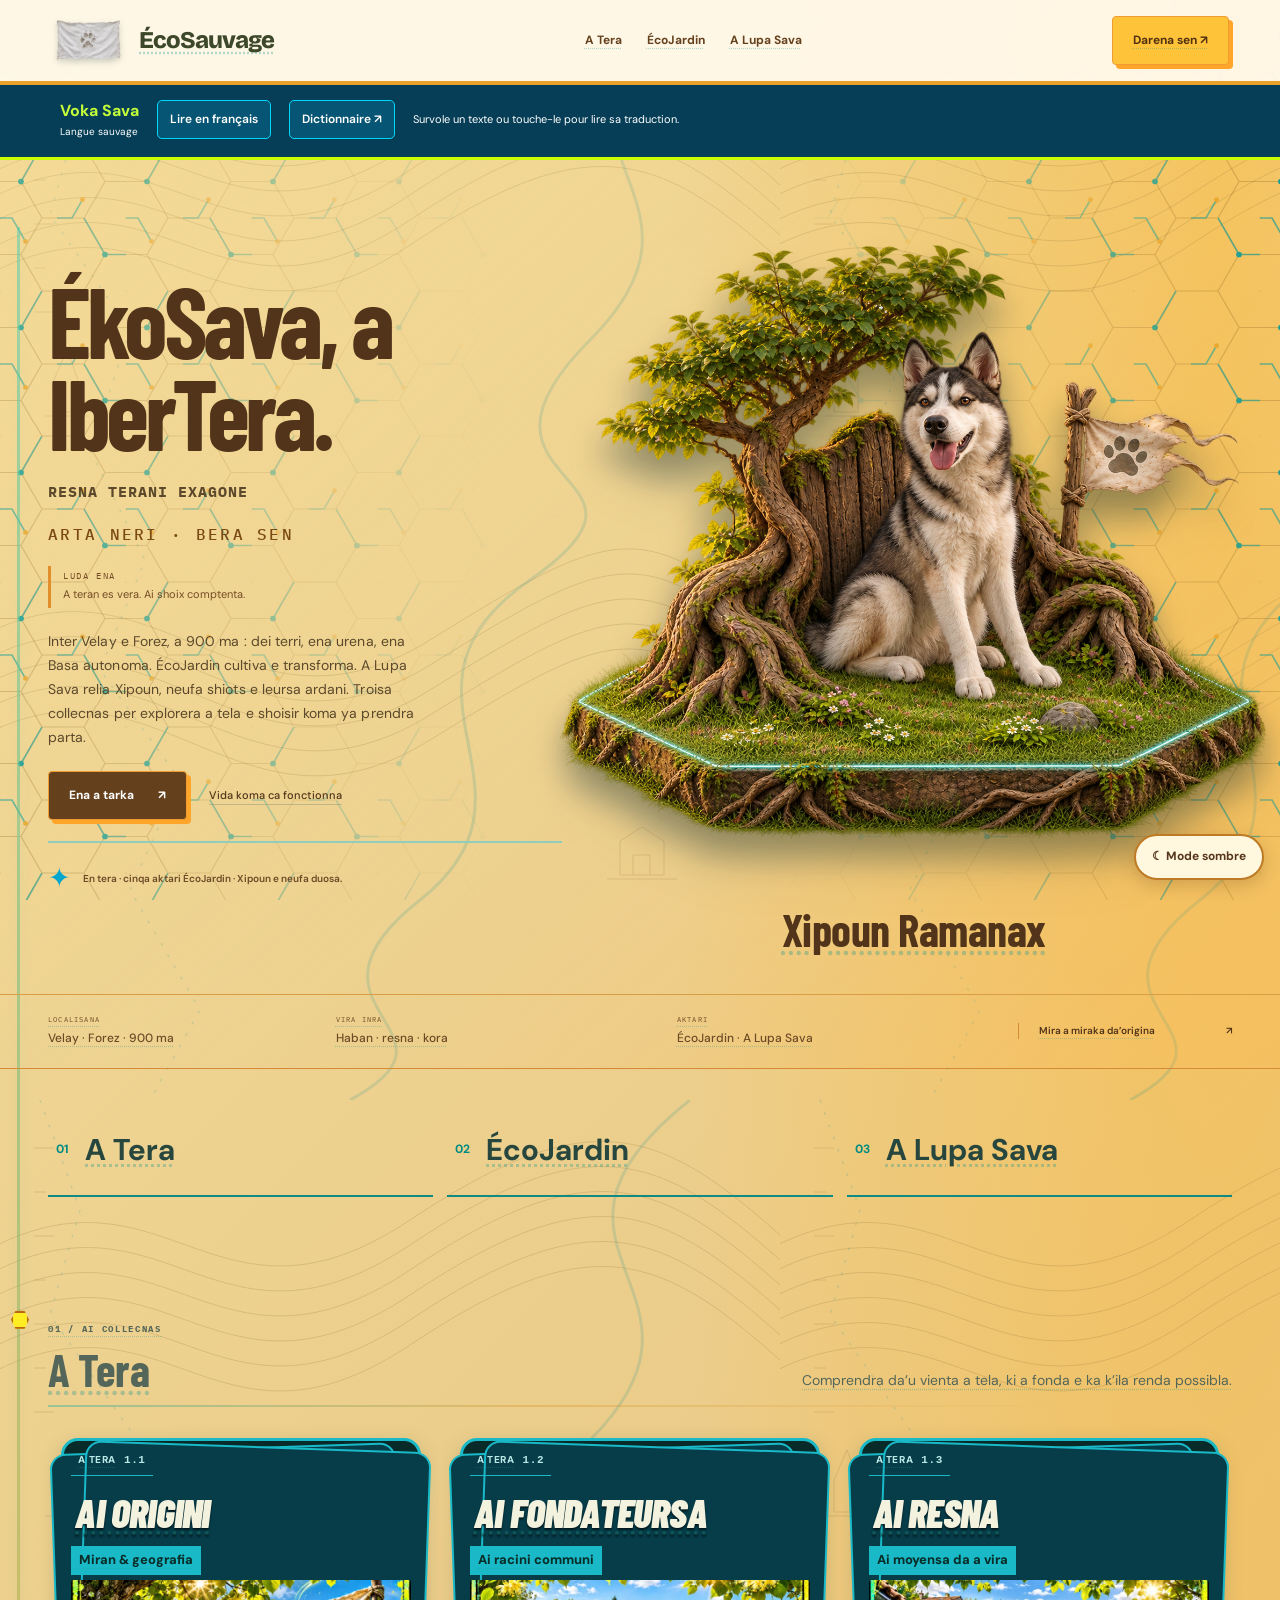
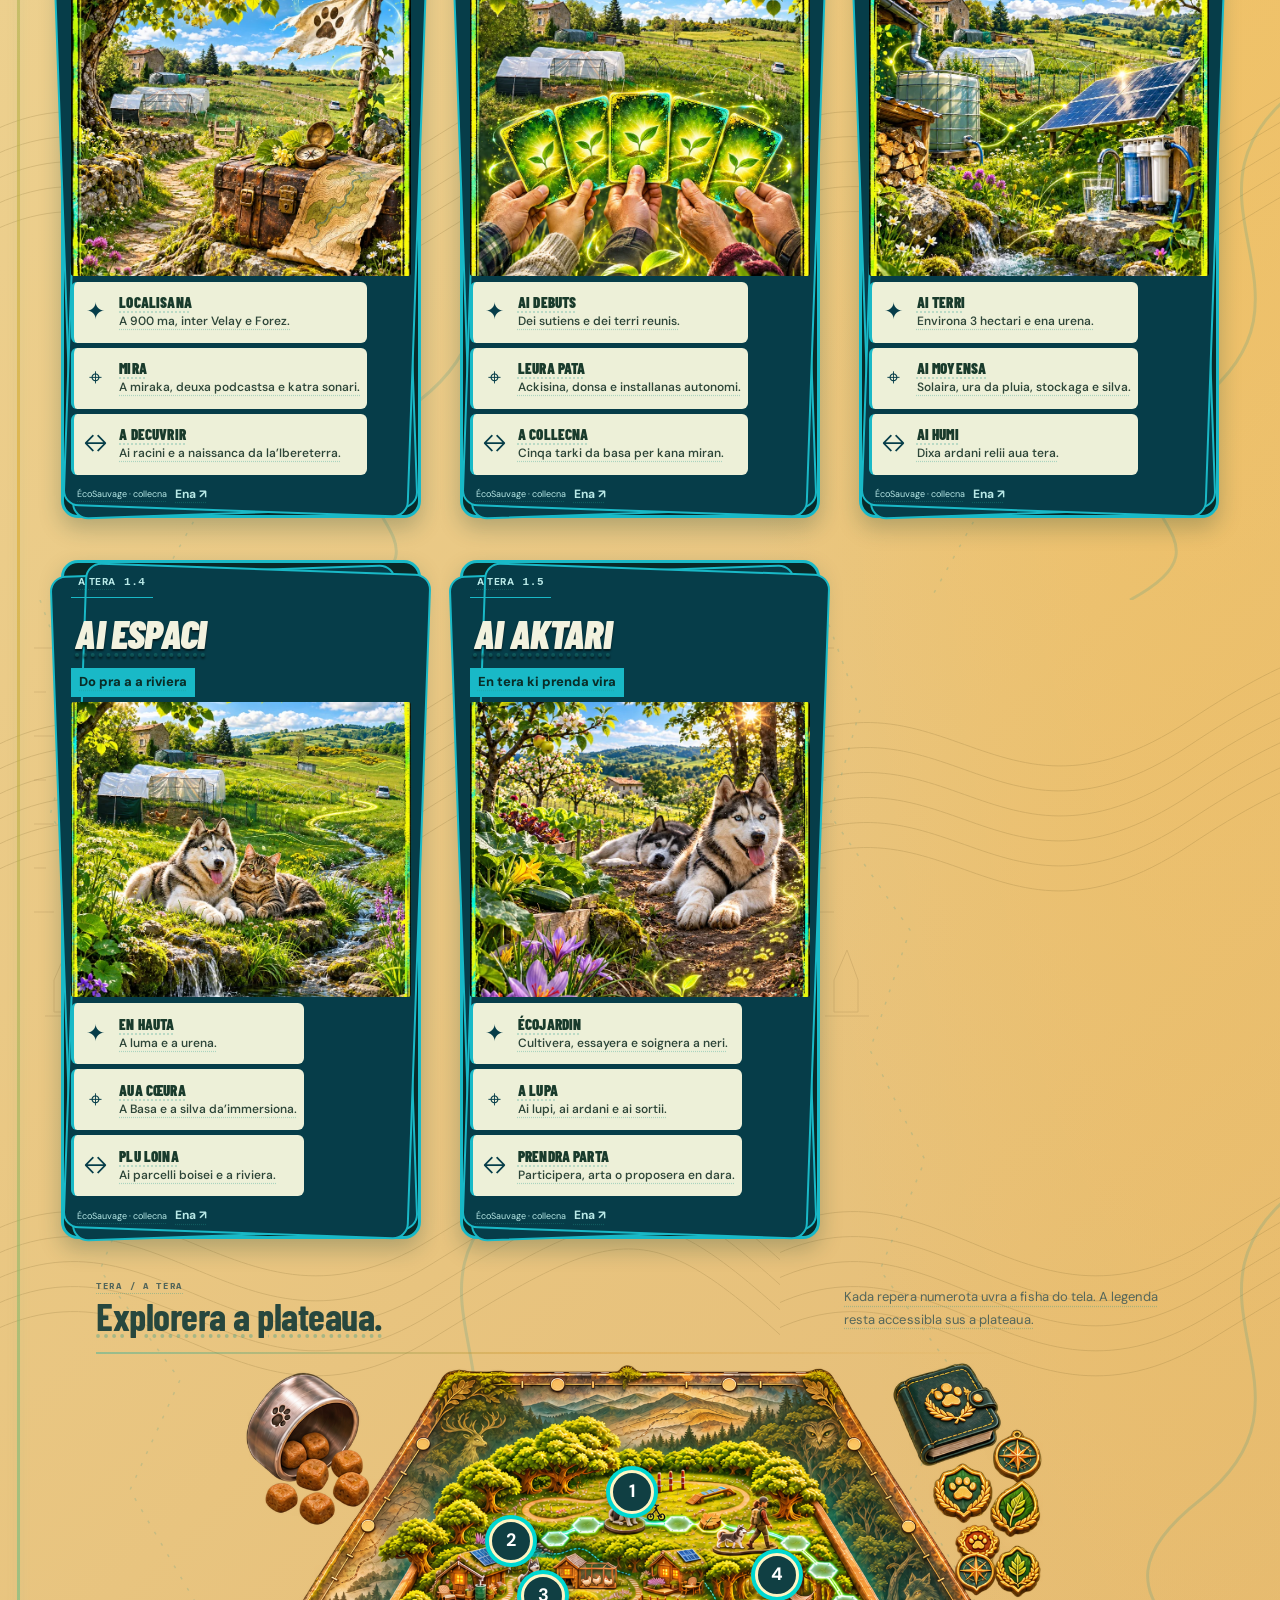
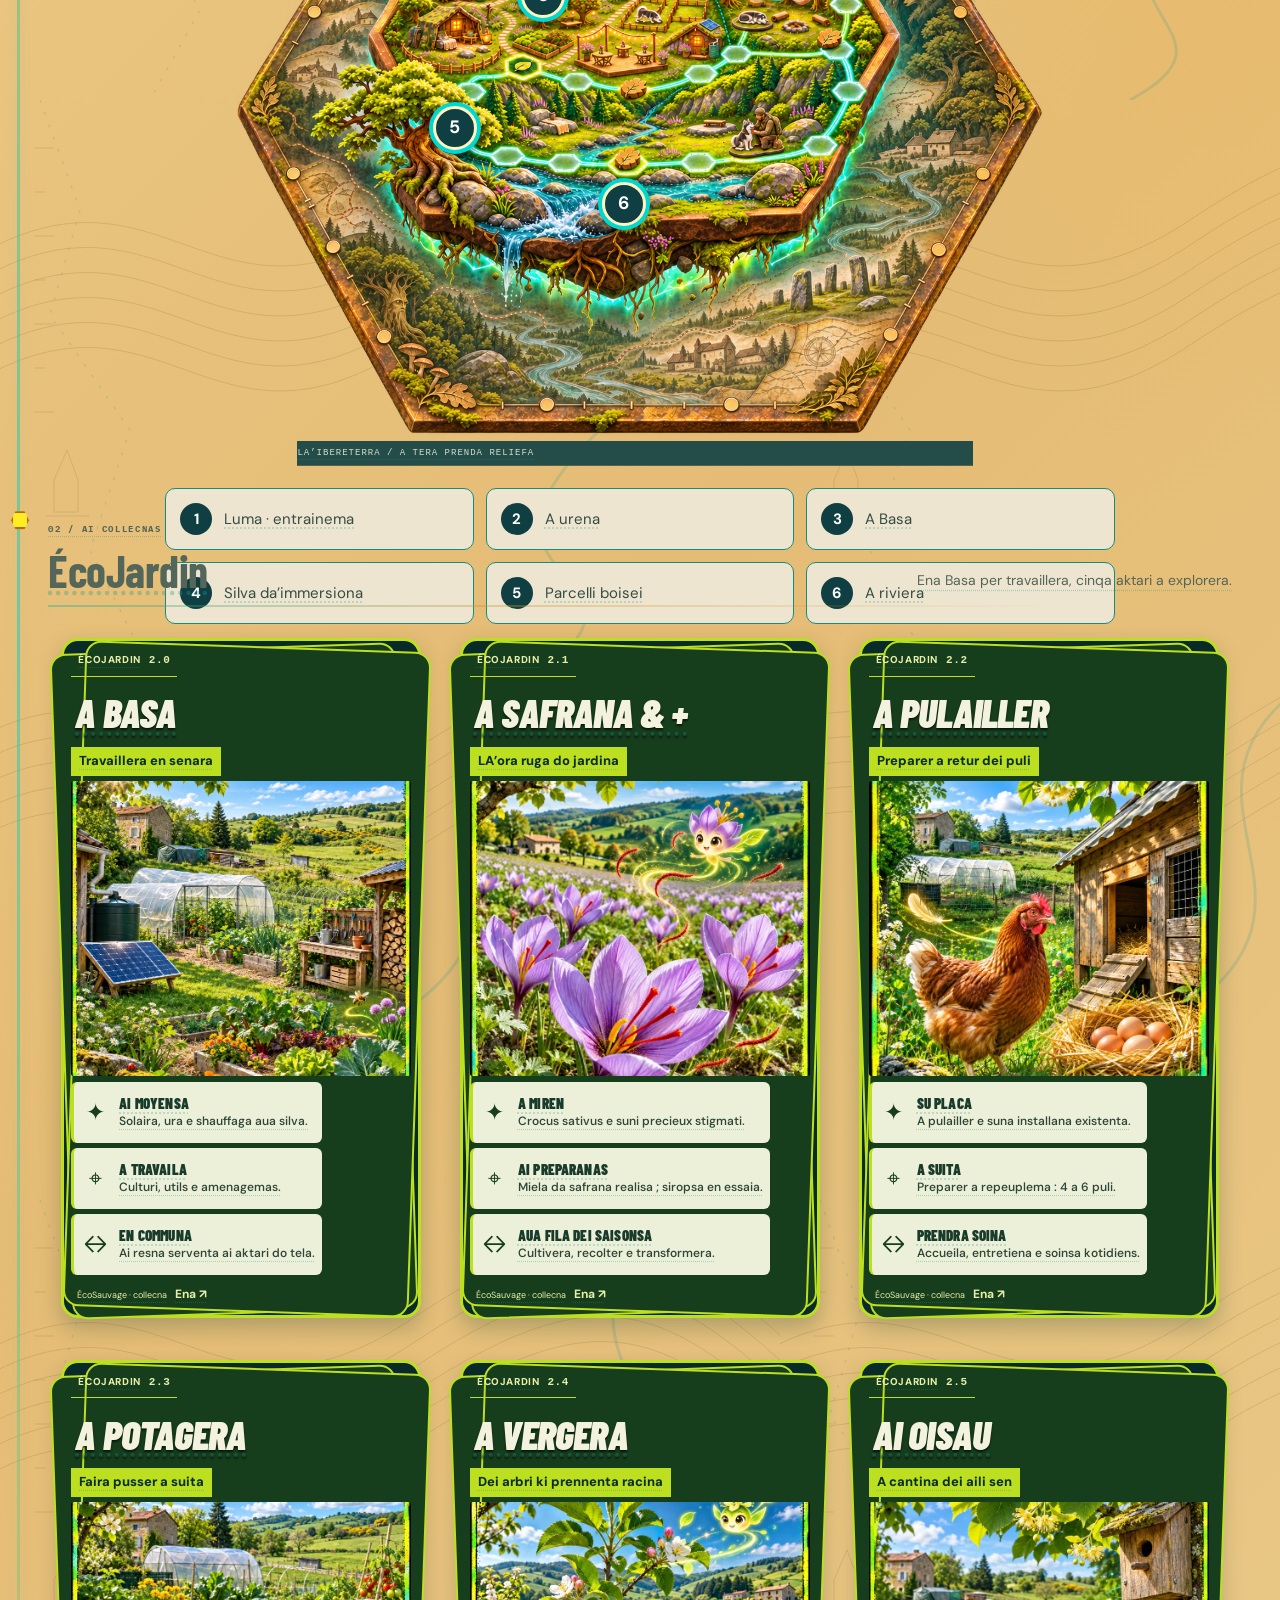
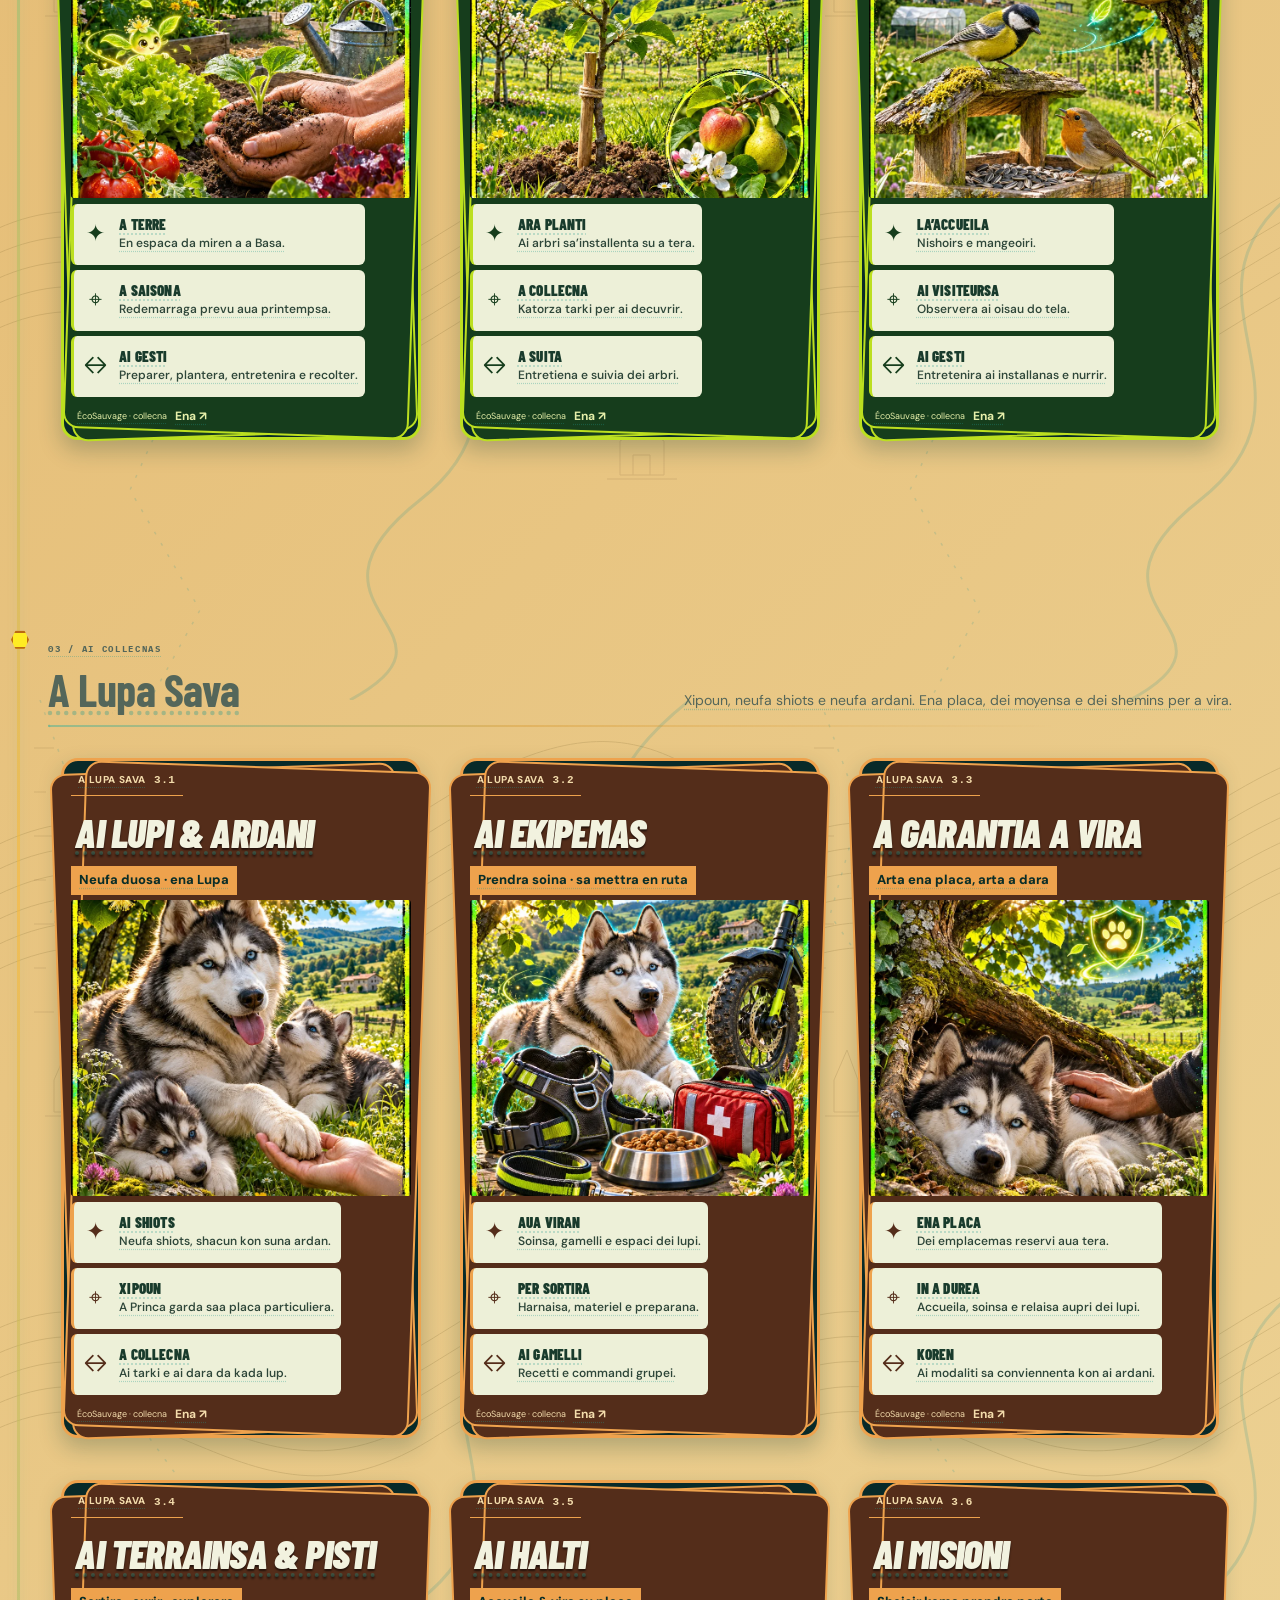
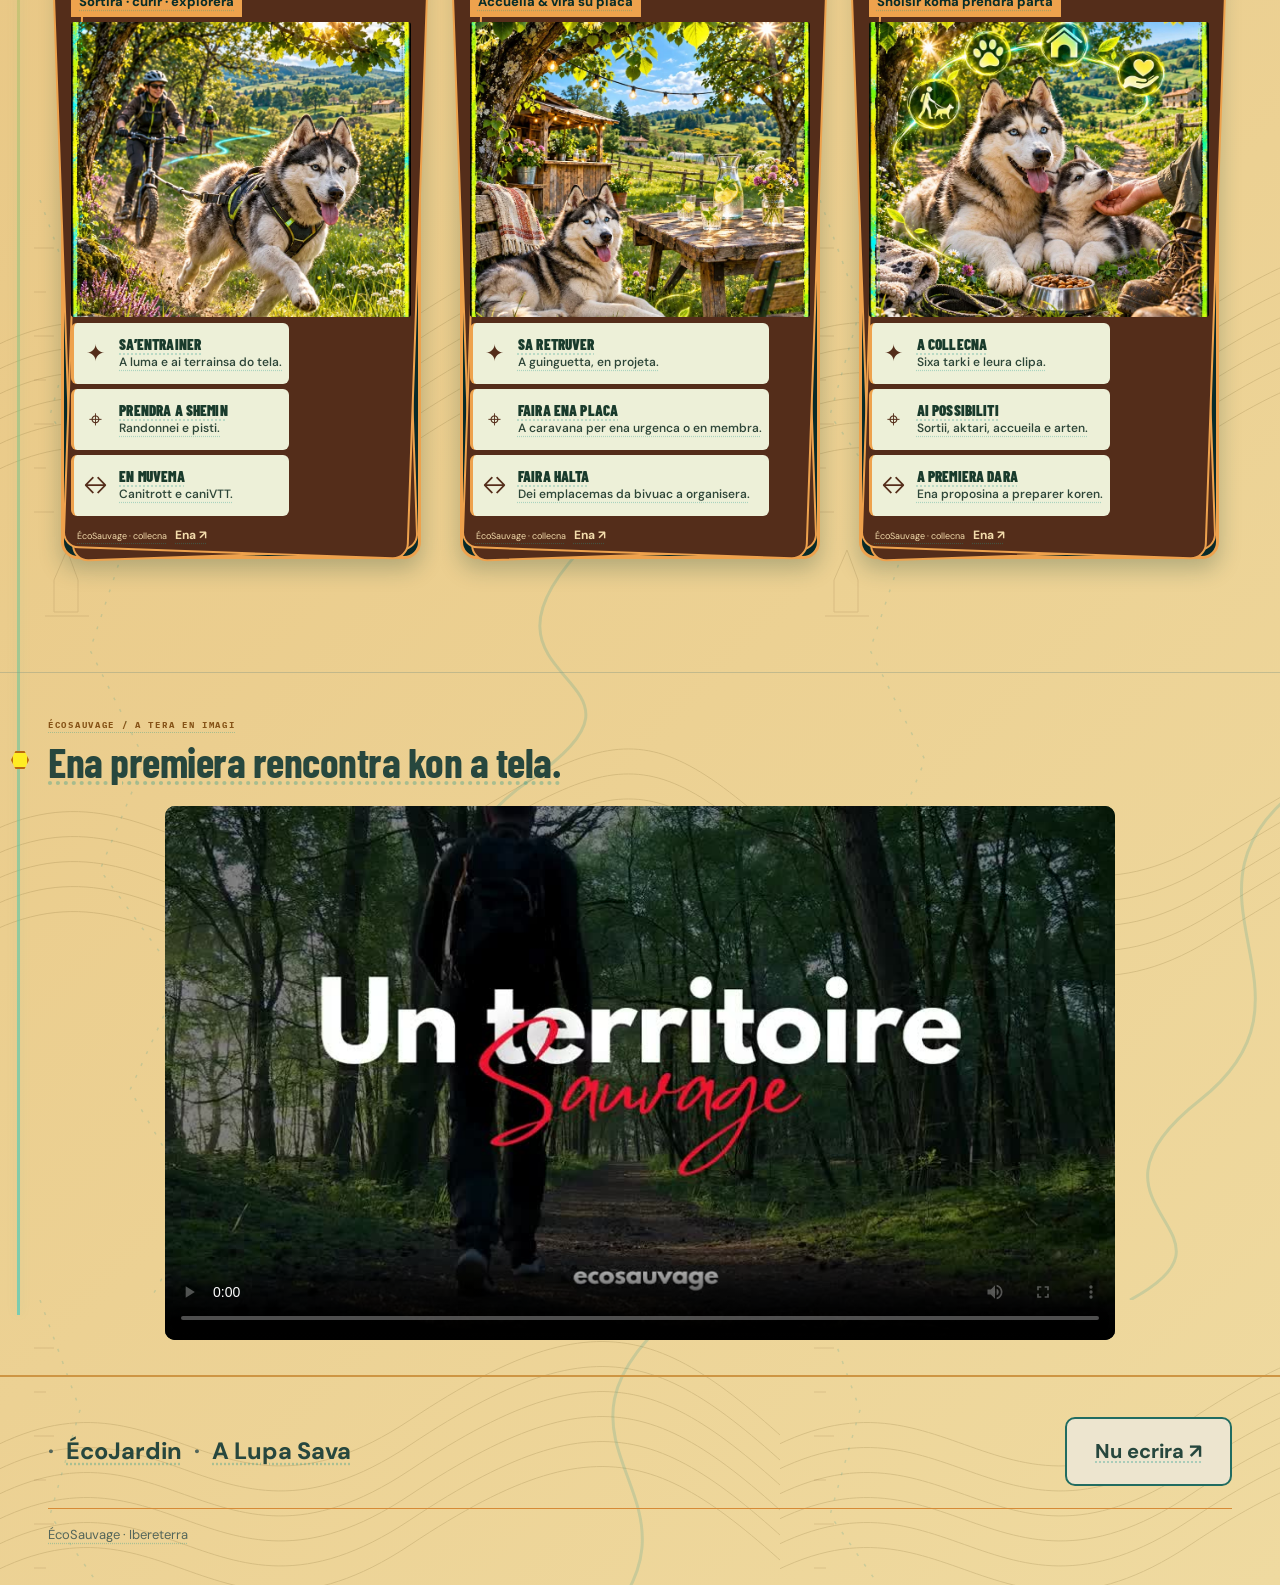
==== commit a1ef735f: "Restore the EcoSauvage entry page" ====
--- a/territoire.html
+++ b/territoire.html
@@ -1,20 +1,20 @@
 <!doctype html><html lang="fr"><head><meta charset="utf-8"><meta name="viewport" content="width=device-width,initial-scale=1"><meta name="theme-color" content="#eeeade"><title>ÉcoSauvage — l’IbèreTerre | Partie ouverte</title><meta name="description" content="Le territoire ÉcoSauvage, sa vie intérieure, ÉcoJardin, La Meute Sauvage et les façons d’y prendre place."><link rel="stylesheet" href="site.css"><link rel="stylesheet" href="adjustments.css"><link rel="stylesheet" href="origins.css"><link rel="stylesheet" href="socials.css"><link rel="stylesheet" href="territoire.css"><link rel="stylesheet" href="territoire-bilingue.css"><link rel="stylesheet" href="electrique.css"><link rel="stylesheet" href="lecture.css"><link rel="stylesheet" href="univers.css"><link rel="stylesheet" href="ambiance.css"><link rel="stylesheet" href="parcours.css"><link rel="stylesheet" href="reseau.css"><link rel="stylesheet" href="strates.css"><link rel="stylesheet" href="proportions.css"><link rel="stylesheet" href="exploration.css"><link rel="stylesheet" href="architecture.css"><link rel="stylesheet" href="lisibilite.css"><link rel="stylesheet" href="tetes-collections.css"><link rel="stylesheet" href="cartes-abouties.css"></head><body class="territory-edition">
-<a class="skip" href="#main">Aller au contenu</a><header class="territory-header"><a class="brand" href="#accueil"><span class="header-pavillon" aria-hidden="true"><img src="assets/pavillon-toile.png" alt=""></span><span class="brand-name">ÉcoSauvage</span></a><nav aria-label="Navigation principale"><a href="#atlas">La Base</a><a href="#ecojardin-ouvrages">ÉcoJardin</a><a href="#chiens">La Meute Sauvage</a><a href="#comptoir">Le Comptoir</a></nav><div class="header-actions"><a class="button join-button" href="https://www.helloasso.com/associations/ecojardin/adhesions/membre-ecojardin" target="_blank" rel="noopener">Adhésion libre ↗</a><button id="menu" aria-label="Ouvrir le menu" aria-expanded="false" aria-controls="mobileNav">☰</button></div></header><nav id="mobileNav" hidden><a href="#atlas">La Base</a><a href="#interieur">Services intérieurs</a><a href="#alliances">Services extérieurs</a><a href="#passeport">Contact</a></nav>
+<a class="skip" href="#main">Aller au contenu</a><header class="territory-header"><a class="brand" href="index.html"><span class="header-pavillon" aria-hidden="true"><img src="assets/pavillon-toile.png" alt=""></span><span class="brand-name">ÉcoSauvage</span></a><nav aria-label="Navigation principale"><a href="#atlas">La Base</a><a href="#ecojardin-ouvrages">ÉcoJardin</a><a href="#chiens">La Meute Sauvage</a><a href="#comptoir">Le Comptoir</a></nav><div class="header-actions"><a class="button join-button" href="https://www.helloasso.com/associations/ecojardin/adhesions/membre-ecojardin" target="_blank" rel="noopener">Adhésion libre ↗</a><button id="menu" aria-label="Ouvrir le menu" aria-expanded="false" aria-controls="mobileNav">☰</button></div></header><nav id="mobileNav" hidden><a href="#atlas">La Base</a><a href="#interieur">Services intérieurs</a><a href="#alliances">Services extérieurs</a><a href="#passeport">Contact</a></nav>
 <main id="main"><section class="territory-hero" id="accueil"><div class="wrap hero-grid"><div class="territory-title"><h1><span class="wild-text" lang="art" title="ÉcoSauvage, l’IbèreTerre." data-fr="ÉcoSauvage, l’IbèreTerre." data-wild="ÉkoSava, a IberTera.">ÉkoSava,<br><em>a IberTera.</em></span></h1><p class="territory-subtitle"><span class="wild-text" lang="art" title="Réserve d’autochtones de l’Exagone" data-fr="Réserve d’autochtones de l’Exagone" data-wild="Resna Terani Exagone">Resna Terani Exagone</span></p><div class="hero-motto" title="Garder le vivant. Demeurer libres."><strong>ARTA NERI · BERA SEN</strong></div><p class="game-name">PARTIE OUVERTE <i>Le terrain est réel. Les choix comptent.</i></p><p class="territory-lead">Des terres acquises, une Base autonome, une source, des bois et des cultures. Dix huskys et dix gardiens. ÉcoJardin cultive et transforme ; la Meute relie les lieux et les personnes. L’IbèreTerre conduit sa vie intérieure et choisit ses alliances.</p><div class="actions"><a class="button" href="#atlas">Ouvrir la carte <span>↗</span></a><a class="text-link" href="#interieur">Voir comment ça fonctionne</a></div><div class="identity-note"><span>✦</span><p>10 huskys · 10 gardiens · 5 activités ÉcoJardin.<br>De la terre aux liens : le territoire prend vie.</p></div></div><div class="hero-universe"><figure class="universe-board"><img src="assets/plateau-hexagone-v8.png" alt="Plateau illustré de l’univers ÉcoSauvage : prairie, source, Base, bois et rivière" fetchpriority="high"><div class="plateau-collections"><button class="plateau-card pc-dog" data-dog-card="01.webp" data-dog-name="Xipoun Ramanax" aria-label="Ouvrir la carte Xipoun Ramanax"><img src="assets/chiens/01.webp" alt="Carte Xipoun Ramanax"></button><button class="plateau-card pc-tree" data-detail="verger" aria-label="Ouvrir la collection des arbres"><img src="assets/trees/01-Tili-Tisano.webp" alt="Carte Tili Tisano du verger"></button><button class="plateau-card pc-mission" data-territory-mission="promeneurs" aria-label="Ouvrir la carte Promeneurs"><img src="assets/media/mission-11.webp" alt="Carte de mission Promeneurs"></button><button class="plateau-card pc-food" data-detail="gamelles" aria-label="Ouvrir la collection croquettes"><img src="assets/ownat.webp" alt="Carte de la famille Ownat"></button></div><figcaption>L’IBÈRETERRE / LE TERRITOIRE PREND RELIEF</figcaption><a class="board-enter" href="#atlas">Ouvrir le plan ↗</a></figure></div></div><div class="wrap territory-strip"><div><small>LOCALISATION</small><strong>Velay · Forez · 900 m</strong></div><div><small>VIE INTÉRIEURE</small><strong>Habitat · ressources · décisions</strong></div><div><small>ACTIVITÉS</small><strong>ÉcoJardin · La Meute Sauvage</strong></div><a href="#recit">Lire le récit d’origine <span>↗</span></a></div></section>
 <div class="language-strip wrap"><span><b>ENA TERA</b> / Ouvrir le territoire</span><span><b>DARA</b> / Les liens</span><span><b>MIRA</b> / La mémoire</span><button data-dossier="lexique">Ouvrir le lexique ↗</button></div><section class="wrap section gates-section"><div class="section-heading"><div><p class="eyebrow">LES PORTES DU TERRITOIRE</p><h2>Les portes de l’IbèreTerre.</h2></div><p>Un atlas, des usages, une culture.<br>Chaque carte ouvre une partie du fonctionnement.</p></div><div class="territory-gates"><a href="#atlas"><small>01 / LES LIEUX</small><span class="gate-icon">⌖</span><h3>Le territoire</h3><p>Carte, parcelles, ressources et installations.</p><b>Ouvrir l’atlas ↗</b></a><a href="#passeport"><small>02 / L’APPARTENANCE</small><span class="gate-icon">▤</span><h3>Le passeport</h3><p>Définir ton lien, préparer ta demande.</p><b>Contact ↗</b></a><a href="#missions"><small>03 / L’ACTION</small><span class="gate-icon">✳</span><h3>Les missions</h3><p>Des cartes reliées aux activités réelles.</p><b>Lire les missions ↗</b></a><a href="#alliances"><small>04 / LE DEHORS</small><span class="gate-icon">↔</span><h3>Les alliances</h3><p>Échanges, compétences et liens entre lieux.</p><b>Proposer un lien ↗</b></a></div></section>
 <section class="territory-atlas" id="atlas"><div class="wrap section"><div class="section-heading"><div><p class="eyebrow">TERA / LE TERRITOIRE</p><h2>La Base et ses lieux.</h2></div><p>Les parcelles ouvrent leurs usages.<br>La Base relie les activités et les équipements.</p></div><div class="territory-layout"><div class="simple-map" aria-label="Plan schématique cliquable du territoire"><img class="atlas-board" src="assets/plateau-hexagone-v8.png" alt="Le plateau du territoire"><div id="mapNodes"></div></div><div id="zoneContent" class="zone-content" aria-live="polite"></div></div></div></section>
 <section class="wrap section inner-life" id="interieur"><div class="section-heading"><div><p class="eyebrow">02 / LA VIE INTÉRIEURE</p><h2>Ce qui fait tenir le lieu.</h2></div><p>Source, solaire, habitat, soin du vivant.<br>Les circuits de la vie intérieure.</p></div><div class="function-tabs" role="group" aria-label="Choisir une fonction du territoire"><button data-function="eau" class="selected" aria-pressed="true">Eau</button><button data-function="energie" aria-pressed="false">Énergie</button><button data-function="habitat" aria-pressed="false">Habitat</button><button data-function="vivant" aria-pressed="false">Vivant</button><button data-function="decisions" aria-pressed="false">Décisions</button><button data-function="echanges" aria-pressed="false">Économie & échanges</button></div><div id="functionPanel" class="function-panel" aria-live="polite"></div><div class="continuity-line"><span>✦</span><p><strong>La continuité du lieu se prépare.</strong></p><button class="text-link" data-dossier="organisation">Ouvrir le cadre d’organisation ↗</button></div></section>
 <section id="activites" class="territory-activities"><div class="wrap section"><div class="section-heading"><div><p class="eyebrow">03 / LES ACTIVITÉS DU TERRITOIRE</p><h2>Les cartes correspondent à du réel.</h2></div><p>Le vivant, les ressources et les personnes<br>ont leurs lieux et leurs liens.</p></div><div class="activity-pair"><article><div class="activity-image"><img loading="lazy" src="assets/safran.webp" alt="Une fleur de safran à ÉcoJardin"><span>LE CADRE ASSOCIATIF</span></div><div class="activity-copy"><h3>ÉcoJardin</h3><p>Cinq activités : safran et essais, poulailler, potager, verger planté, cantine des oiseaux. Les fiches distinguent les réalisations, l’entretien, les reprises saisonnières et les projets.</p><div class="actions"><button class="button" data-detail="ecojardin">Ouvrir ÉcoJardin ↗</button><button class="text-link" data-detail="verger">Collection du verger</button></div></div></article><article><div class="activity-image"><img loading="lazy" src="assets/meute.webp" alt="Des huskys de La Meute Sauvage dans les bois"><span>ICI ET AU-DELÀ</span></div><div class="activity-copy"><h3>La Meute Sauvage</h3><p>Dix huskys et dix gardiens : les soins, les activités et les liens qui continuent au-delà du lieu. Le QG des gamelles organise la découverte des recettes et les commandes groupées.</p><div class="actions"><button class="button" data-detail="meute">Ouvrir la Meute ↗</button><button class="text-link" data-detail="gamelles">Le QG des gamelles</button></div></div></article></div></div></section>
-<section class="wrap section" id="ecojardin-ouvrages"><div class="section-heading"><div><p class="eyebrow">ÉCOJARDIN / LES ATELIERS DU VIVANT</p><h2>Cultiver. Essayer. Soigner.</h2></div><p>Safran, poules, cultures, arbres et oiseaux.<br>Les ateliers du vivant ont leurs cartes.</p></div><div id="gardenWorks" class="work-grid"></div></section><section class="wrap section" id="base-ouvrages"><div class="section-heading"><div><p class="eyebrow">LA BASE / TENIR LES LIEUX</p><h2>Les ouvrages du territoire.</h2></div><p>Entretenir les passages, dessiner les contours,<br>préparer les usages.</p></div><div id="baseWorks" class="work-grid"></div><p class="small">Les équipements existants et les aménagements futurs restent distingués dans chaque fiche.</p></section><section class="wrap section" id="chiens"><p class="eyebrow">LUPA / LA COLLECTION DE LA MEUTE</p><h2>Les chiens ont leurs cartes.</h2><p>Dix huskys, dix caractères. Chaque carte ouvre un portrait de la Meute. Les clips et les photos prolongent la collection sur le terrain.</p><div class="dog-collection"><button class="dog-card" data-dog-card="01.webp" data-dog-name="Xipoun Ramanax"><img loading="lazy" src="assets/chiens/01.webp" alt="Carte de collection Xipoun Ramanax"><span>Xipoun Ramanax</span></button><button class="dog-card" data-dog-card="02.webp" data-dog-name="Pouki Wouflo"><img loading="lazy" src="assets/chiens/02.webp" alt="Carte de collection Pouki Wouflo"><span>Pouki Wouflo</span></button><button class="dog-card" data-dog-card="03.webp" data-dog-name="Tchaka Mushk"><img loading="lazy" src="assets/chiens/03.webp" alt="Carte de collection Tchaka Mushk"><span>Tchaka Mushk</span></button><button class="dog-card" data-dog-card="04.webp" data-dog-name="Kroumi Barkal"><img loading="lazy" src="assets/chiens/04.webp" alt="Carte de collection Kroumi Barkal"><span>Kroumi Barkal</span></button><button class="dog-card" data-dog-card="05.webp" data-dog-name="Zibou Skalax"><img loading="lazy" src="assets/chiens/05.webp" alt="Carte de collection Zibou Skalax"><span>Zibou Skalax</span></button><button class="dog-card" data-dog-card="06.webp" data-dog-name="Bibou Narak"><img loading="lazy" src="assets/chiens/06.webp" alt="Carte de collection Bibou Narak"><span>Bibou Narak</span></button><button class="dog-card" data-dog-card="07.webp" data-dog-name="Loumi Grizzou"><img loading="lazy" src="assets/chiens/07.webp" alt="Carte de collection Loumi Grizzou"><span>Loumi Grizzou</span></button><button class="dog-card" data-dog-card="08.webp" data-dog-name="Snoupi Krakax"><img loading="lazy" src="assets/chiens/08.webp" alt="Carte de collection Snoupi Krakax"><span>Snoupi Krakax</span></button><button class="dog-card" data-dog-card="09.webp" data-dog-name="Moka Troupi"><img loading="lazy" src="assets/chiens/09.webp" alt="Carte de collection Moka Troupi"><span>Moka Troupi</span></button></div></section><section class="wrap section" id="gardiens"><p class="eyebrow">LA MEUTE / LES GARDIENS & LES HUSKYS</p><h2>Dix liens. Une Meute.</h2><p>Dix gardiens et dix huskys, reliés par les soins, les sorties, l’accueil et les activités. Xipoun, prince de la Meute, donne un visage à cet univers. Les cartes présentent chaque chien ; les passeports des gardiens portent leurs titres, leurs missions et leurs liens avec le territoire.</p><div class="duo-network"><a href="#chiens"><strong>10</strong><span>HUSKYS</span><small>Les cartes de la Meute ↗</small></a><div class="duo-connection" aria-hidden="true"><span></span><b>↔</b><span></span></div><div><strong>10</strong><span>GARDIENS</span><small>Présence · soins · activités</small></div></div><p class="small">Le duo relie les personnes et les chiens, ici et au-delà du territoire.</p></section><section class="wrap section territory-missions" id="missions"><div class="section-heading"><div><p class="eyebrow">04 / LES MISSIONS DE LA MEUTE</p><h2>Les cartes du quotidien.</h2></div><p>Les rôles s’organisent avec les personnes<br>et les besoins de la Meute.</p></div><div class="missions-head"><div><p>Les cartes présentent les différentes relations avec la Meute : sorties, activités, accueil, parrainage et rencontres. Elles accompagnent le clip et décrivent ce que chaque mission recouvre.</p><button class="button" data-detail="missions">Voir le clip et les six cartes ↗</button></div><button class="mission-cover" data-detail="missions" aria-label="Ouvrir la vidéo et les cartes Choisis ta mission"><img loading="lazy" src="assets/media/missions-cover.jpg" alt="Choisis ta mission — la collection La Meute Sauvage"><span>▷ LE CLIP & LES CARTES</span></button></div><div id="missionChoices" class="mission-choices"></div><p class="small mission-note">Choisir une carte prépare une prise de contact. Le rôle et les engagements se définissent ensemble avant de commencer.</p></section>
+<section class="wrap section" id="ecojardin-ouvrages"><div class="section-heading"><div><p class="eyebrow">ÉCOJARDIN / LES ATELIERS DU VIVANT</p><h2>Cultiver. Essayer. Soigner.</h2></div><p>Safran, poules, cultures, arbres et oiseaux.<br>Les ateliers du vivant ont leurs cartes.</p></div><div id="gardenWorks" class="work-grid"></div></section><section class="wrap section" id="base-ouvrages"><div class="section-heading"><div><p class="eyebrow">LA BASE / TENIR LES LIEUX</p><h2>Les ouvrages du territoire.</h2></div><p>Entretenir les passages, dessiner les contours,<br>préparer les usages.</p></div><div id="baseWorks" class="work-grid"></div><p class="small">Les équipements existants et les aménagements futurs restent distingués dans chaque fiche.</p></section><section class="wrap section" id="chiens"><p class="eyebrow">LUPA / LA COLLECTION DE LA MEUTE</p><h2>Les chiens ont leurs cartes.</h2><p>Dix huskys, dix caractères. Chaque carte ouvre un portrait de la Meute. Les clips et les photos prolongent la collection sur le terrain.</p><div class="dog-collection"><button class="dog-card" data-dog-card="01.webp" data-dog-name="Xipoun Ramanax"><img loading="lazy" src="assets/chiens/01.webp" alt="Carte de collection Xipoun Ramanax"><span>Xipoun Ramanax</span></button><button class="dog-card" data-dog-card="02.webp" data-dog-name="Pouki Wouflo"><img loading="lazy" src="assets/chiens/02.webp" alt="Carte de collection Pouki Wouflo"><span>Pouki Wouflo</span></button><button class="dog-card" data-dog-card="03.webp" data-dog-name="Tchaka Mushk"><img loading="lazy" src="assets/chiens/03.webp" alt="Carte de collection Tchaka Mushk"><span>Tchaka Mushk</span></button><button class="dog-card" data-dog-card="04.webp" data-dog-name="Kroumi Barkal"><img loading="lazy" src="assets/chiens/04.webp" alt="Carte de collection Kroumi Barkal"><span>Kroumi Barkal</span></button><button class="dog-card" data-dog-card="05.webp" data-dog-name="Zibou Skalax"><img loading="lazy" src="assets/chiens/05.webp" alt="Carte de collection Zibou Skalax"><span>Zibou Skalax</span></button><button class="dog-card" data-dog-card="06.webp" data-dog-name="Bibou Narak"><img loading="lazy" src="assets/chiens/06.webp" alt="Carte de collection Bibou Narak"><span>Bibou Narak</span></button><button class="dog-card" data-dog-card="07.webp" data-dog-name="Loumi Grizzou"><img loading="lazy" src="assets/chiens/07.webp" alt="Carte de collection Loumi Grizzou"><span>Loumi Grizzou</span></button><button class="dog-card" data-dog-card="08.webp" data-dog-name="Snoupi Krakax"><img loading="lazy" src="assets/chiens/08.webp" alt="Carte de collection Snoupi Krakax"><span>Snoupi Krakax</span></button><button class="dog-card" data-dog-card="09.webp" data-dog-name="Moka Troupi"><img loading="lazy" src="assets/chiens/09.webp" alt="Carte de collection Moka Troupi"><span>Moka Troupi</span></button></div><div class="meute-songs"><p class="eyebrow">LES CHANSONS DE LA MEUTE / CLIQUE POUR ÉCOUTER</p><div class="media-grid"><button class="media-tile" data-video="meute-neuf-chiots" aria-label="Lire la chanson des neuf chiots"><div class="media-thumb"><img loading="lazy" src="assets/media/meute-neuf-chiots.png" alt="Aperçu de la chanson des neuf chiots"><span class="play-icon">▷</span></div><h3>Neuf bouilles, une meute</h3><p>La chanson des neuf chiots</p></button><button class="media-tile" data-video="pouki-sealand" aria-label="Lire la chanson de Pouki Wouflo"><div class="media-thumb"><img loading="lazy" src="assets/media/pouki-sealand-poster.jpg" alt="Aperçu de la chanson de Pouki Wouflo"><span class="play-icon">▷</span></div><h3>Pouki Wouflo — Éco Sealand</h3><p>La chanson de Pouki Wouflo</p></button></div></div></section><section class="wrap section" id="gardiens"><p class="eyebrow">LA MEUTE / LES GARDIENS & LES HUSKYS</p><h2>Dix liens. Une Meute.</h2><p>Dix gardiens et dix huskys, reliés par les soins, les sorties, l’accueil et les activités. Xipoun, prince de la Meute, donne un visage à cet univers. Les cartes présentent chaque chien ; les passeports des gardiens portent leurs titres, leurs missions et leurs liens avec le territoire.</p><div class="duo-network"><a href="#chiens"><strong>10</strong><span>HUSKYS</span><small>Les cartes de la Meute ↗</small></a><div class="duo-connection" aria-hidden="true"><span></span><b>↔</b><span></span></div><div><strong>10</strong><span>GARDIENS</span><small>Présence · soins · activités</small></div></div><p class="small">Le duo relie les personnes et les chiens, ici et au-delà du territoire.</p></section><section class="wrap section territory-missions" id="missions"><div class="section-heading"><div><p class="eyebrow">04 / LES MISSIONS DE LA MEUTE</p><h2>Les cartes du quotidien.</h2></div><p>Les rôles s’organisent avec les personnes<br>et les besoins de la Meute.</p></div><div class="missions-head"><div><p>Les cartes présentent les différentes relations avec la Meute : sorties, activités, accueil, parrainage et rencontres. Elles accompagnent le clip et décrivent ce que chaque mission recouvre.</p><button class="button" data-detail="missions">Voir le clip et les six cartes ↗</button></div><button class="mission-cover" data-detail="missions" aria-label="Ouvrir la vidéo et les cartes Choisis ta mission"><img loading="lazy" src="assets/media/missions-cover.jpg" alt="Choisis ta mission — la collection La Meute Sauvage"><span>▷ LE CLIP & LES CARTES</span></button></div><div id="missionChoices" class="mission-choices"></div><p class="small mission-note">Choisir une carte prépare une prise de contact. Le rôle et les engagements se définissent ensemble avant de commencer.</p></section>
 <section class="passport-section" id="passeport"><div class="wrap section passport-layout"><div><p class="eyebrow">DARA / TON LIEN AVEC LE TERRITOIRE</p><h2>Les liens avec<br><em>le territoire.</em></h2><p class="passport-intro">Le comptoir rassemble les démarches : une question, une adhésion, une mission ou un accord à proposer. Le passeport en est le signe personnel dans l’univers de l’IbèreTerre.</p><div class="document-preview" aria-label="Maquette de passeport du territoire"><div class="document-head"><span>ÉCOSAUVAGE</span><span>✳</span></div><h3>PASSEPORT<br>DE L’IBÈRETERRE</h3><div class="passport-badges" aria-label="Les liens du passeport"><span>🐾 GARDIEN</span><span>🌱 ACTIVITÉ</span><span>◇ SOUTIEN</span><span>⌖ MISSION</span></div><div class="document-fields"><small>MON LIEN</small><strong id="passportLink">À définir ensemble</strong><small>MA CONTRIBUTION</small><span id="passportContribution">Une présence, un savoir-faire, une proposition.</span></div><p>DARA SEN / LE LIEN CHOISI</p></div><p class="small passport-note">Ce formulaire prépare un message à relire et envoyer. Il n’attribue pas de statut.</p></div><form id="passportForm" class="passport-form" autocomplete="off"><span class="eyebrow">UNE QUESTION OU UNE PROPOSITION</span><h3>L’objet de ta demande</h3><fieldset><legend>Quelle démarche ?</legend><label><input type="radio" name="lien" value="Question sur le fonctionnement" checked> Question sur le fonctionnement</label><label><input type="radio" name="lien" value="Adhésion à ÉcoJardin"> Adhésion à ÉcoJardin</label><label><input type="radio" name="lien" value="Soutien à une activité"> Soutien à une activité</label><label><input type="radio" name="lien" value="Contribuer sur le terrain"> Contribuer sur le terrain</label><label><input type="radio" name="lien" value="M’impliquer auprès de la Meute"> M’impliquer auprès de la Meute</label><label><input type="radio" name="lien" value="Proposer une installation sur place"> Proposer une installation sur place</label><label><input type="radio" name="lien" value="Relier une structure ou un autre lieu"> Relier une structure ou un autre lieu</label></fieldset><label class="form-label" for="contactName">Ton prénom ou nom d’usage <span>(facultatif)</span></label><input id="contactName" name="nom" maxlength="80" autocomplete="off" placeholder="Comment te présenter ?"><label class="form-label" for="contactEmail">Ton e-mail de réponse</label><input id="contactEmail" name="email" type="email" maxlength="180" autocomplete="off" required placeholder="nom@exemple.fr"><label class="form-label" for="contactProposal">Ce que tu souhaites apporter ou discuter</label><textarea id="contactProposal" name="proposition" maxlength="2500" rows="4" placeholder="Une compétence, du temps, du matériel, un projet…"></textarea><button class="button" type="submit">Préparer mon message ↗</button><p class="small">Le message s’ouvre dans ton application e-mail. Rien n’est envoyé automatiquement.</p><p id="passportFeedback" role="status"></p></form></div></section>
 <section class="wrap section alliances-section" id="alliances"><div class="section-heading"><div><p class="eyebrow">06 / LES RELATIONS EXTÉRIEURES</p><h2>Autonomes. Et en relation.</h2></div><p>Des liens choisis,<br>avec des engagements compréhensibles.</p></div><div class="alliance-grid"><button data-alliance="competence"><small>PERSONNES & SAVOIR-FAIRE</small><h3>Apporter une compétence</h3><p>Un besoin, une intervention définie, une transmission utile.</p><span>Préparer une proposition ↗</span></button><button data-alliance="echange"><small>STRUCTURES & VOISINAGE</small><h3>Organiser un échange</h3><p>Matériel, approvisionnement, service ou réalisation commune.</p><span>Préciser les termes ↗</span></button><button data-alliance="lieu"><small>AUTRES TERRITOIRES</small><h3>Relier un autre lieu</h3><p>Faire connaissance et identifier ce qui mérite d’être mis en commun.</p><span>Présenter mon lieu ↗</span></button></div><article class="confederation"><div class="confederation-symbol" aria-hidden="true">✳<i>✳</i><b>✳</b></div><div><p class="eyebrow">UN PROLONGEMENT PRÉVU</p><h3>La Confédération des<br>Éco-Unis francophones.</h3><p>ÉcoSauvage, membre fondateur de la Confédération des Écos-Unis francophones. Des territoires autonomes se relient par des accords choisis : liberté, responsabilité, autonomie, coopération et respect du vivant.</p><button class="text-link" data-dossier="confederation">Voir le principe d’alliance ↗</button></div></article></section>
-<section class="symbols-section wrap section" id="symboles"><div><p class="eyebrow">LES SIGNES DU TERRITOIRE</p><h2>La paix en blanc.<br>Le vivant en empreinte.</h2><p>La patte de husky inscrit l’animal aux côtés de l’humain. Le pavillon blanc porte la paix et la capacité de protéger les conditions de vie du lieu.</p><div class="actions"><button class="text-link" data-dossier="symboles">Le drapeau & la devise ↗</button><button class="text-link" data-dossier="lexique">La langue de l’IbèreTerre ↗</button></div></div><figure><img src="assets/pavillon-toile.png" alt="Le pavillon blanc de l’IbèreTerre, frappé d’une patte de husky"><figcaption><strong>ARTA NERI · BERA SEN</strong><span>Garder le vivant. Demeurer libres.</span></figcaption></figure></section><section class="origin-story" id="recit"><div class="wrap section story-layout"><div><p class="eyebrow">MIRA / LE RÉCIT D’ORIGINE</p><h2>Reprendre terre.<br>Lever le pavillon.</h2></div><div><p>Avant le pavillon, il y a la route. Des familles en mouvement, des haltes, des métiers, des usages transmis. L’IbèreTerre inscrit son récit dans cette mémoire : trouver sa place, tenir le lieu, garder la main sur la suite.</p><p>Puis vient la prise de terre. Des parcelles acquises, une source, des bois, une Base. De quoi établir un point d’ancrage, organiser la vie et préparer une place aux générations suivantes. L’autonomie gagne du terrain par les actes.</p><p>Un pavillon blanc porte désormais l’empreinte de la Meute. L’humain et l’animal y prennent place ensemble. Le territoire rassemble ses moyens, conduit ses affaires et choisit ses alliances. La partie est ouverte : son histoire s’écrit sur le terrain.</p><button class="text-link" data-dossier="memoire">Le récit et ses archives ↗</button></div></div></section>
+<section class="symbols-section wrap section" id="symboles"><div><p class="eyebrow">LES SIGNES DU TERRITOIRE</p><h2>La paix en blanc.<br>Le vivant en empreinte.</h2><p>La patte de husky inscrit l’animal aux côtés de l’humain. Le pavillon blanc porte la paix et la capacité de protéger les conditions de vie du lieu.</p><div class="actions"><button class="text-link" data-dossier="symboles">Le drapeau & la devise ↗</button><button class="text-link" data-dossier="lexique">La langue de l’IbèreTerre ↗</button></div></div><figure><img src="assets/pavillon-toile.png" alt="Le pavillon blanc de l’IbèreTerre, frappé d’une patte de husky"><figcaption><strong>ARTA NERI · BERA SEN</strong><span>Garder le vivant. Demeurer libres.</span></figcaption></figure></section><section class="origin-story" id="recit"><div class="wrap section story-layout"><div><p class="eyebrow">MIRA / LE RÉCIT D’ORIGINE</p><h2>Reprendre terre.<br>Lever le pavillon.</h2></div><div><p>Avant le pavillon, il y a la route. Des familles en mouvement, des haltes, des métiers, des usages transmis. L’IbèreTerre inscrit son récit dans cette mémoire : trouver sa place, tenir le lieu, garder la main sur la suite.</p><p>Puis vient la prise de terre. Des parcelles acquises, une source, des bois, une Base. De quoi établir un point d’ancrage, organiser la vie et préparer une place aux générations suivantes. L’autonomie gagne du terrain par les actes.</p><p>Un pavillon blanc porte désormais l’empreinte de la Meute. L’humain et l’animal y prennent place ensemble. Le territoire rassemble ses moyens, conduit ses affaires et choisit ses alliances. La partie est ouverte : son histoire s’écrit sur le terrain.</p><p class="memory-motto"><span class="wild-text" lang="art" title="Ni oubli, ni pardon. La continuité des faits demeure jusqu’à l’extinction." data-fr="Ni oubli, ni pardon. La continuité des faits demeure jusqu’à l’extinction." data-wild="Nir obli, nir pardona. Ai faits continuea, fin a extincta.">Nir obli, nir pardona. Ai faits continuea, fin a extincta.</span></p><button class="text-link" data-dossier="memoire">Le récit et ses archives ↗</button></div></div></section>
 <section class="wrap section" id="podcasts"><div class="section-heading"><div><p class="eyebrow">04 / LES VOIX DU PROJET</p><h2>Écouter ÉcoSauvage.</h2></div><p>Faire territoire ensemble.<br>Deux formats pour comprendre le projet.</p></div><div class="podcast-grid"><article class="podcast"><div class="podcast-top"><b>01</b><span class="wave" aria-hidden="true">▂▅▇▃▆▂▅▇▃▅▂</span><small>7 MIN 16</small></div><p class="eyebrow">DÉCOUVRIR LE PROJET</p><h3>Faire territoire ensemble</h3><p>Une première écoute pour découvrir ÉcoSauvage, ÉcoJardin et La Meute Sauvage.</p><audio controls preload="none" aria-label="Podcast 1 : Faire territoire ensemble, présentation du projet"><source src="assets/media/podcast-1.mp3" type="audio/mpeg"></audio></article><article class="podcast"><div class="podcast-top"><b>02</b><span class="wave" aria-hidden="true">▂▅▃▇▆▃▅▂▇▅▂</span><small>9 MIN 39</small></div><p class="eyebrow">PRENDRE PART À LA SUITE</p><h3>Devenir acteur du projet</h3><p>Comprendre l’ensemble et les façons de s’impliquer : compétences, soutien et partenariats.</p><audio controls preload="none" aria-label="Podcast 2 : Devenir acteur du projet"><source src="assets/media/podcast-2.mp3" type="audio/mpeg"></audio></article></div></section>
 <section id="origines" class="origins-section"><div class="wrap section"><div class="section-heading"><div><p class="eyebrow">L’UNIVERS ANCESTRAL / LA BANDE-SON</p><h2>Aux origines.</h2></div><p>Trois chansons et un bonus.<br>Les racines, les terres et l’appel de la Meute.</p></div><p class="origins-intro">Le versant ancestral de l’univers ÉcoSauvage. Un imaginaire de nature et de liberté, à découvrir en musique.</p><div class="songs-grid"><article class="song"><a href="assets/origines/1.webp" target="_blank" rel="noopener" aria-label="Voir la pochette Les Racines"><img loading="lazy" src="assets/origines/1.webp" alt="Pochette Les Racines"></a><div><p class="eyebrow">CHAPITRE 01</p><h3>Les Racines</h3><audio controls preload="metadata" aria-label="Écouter Les Racines"><source src="assets/origines/1.mp3" type="audio/mpeg"></audio></div></article><article class="song"><a href="assets/origines/2.webp" target="_blank" rel="noopener" aria-label="Voir la pochette Les Terres Libres"><img loading="lazy" src="assets/origines/2.webp" alt="Pochette Les Terres Libres"></a><div><p class="eyebrow">CHAPITRE 02</p><h3>Les Terres Libres</h3><audio controls preload="metadata" aria-label="Écouter Les Terres Libres"><source src="assets/origines/2.mp3" type="audio/mpeg"></audio></div></article><article class="song"><a href="assets/origines/3.webp" target="_blank" rel="noopener" aria-label="Voir la pochette L’Appel de la Meute"><img loading="lazy" src="assets/origines/3.webp" alt="Pochette L’Appel de la Meute"></a><div><p class="eyebrow">CHAPITRE 03</p><h3>L’Appel de la Meute</h3><audio controls preload="metadata" aria-label="Écouter L’Appel de la Meute"><source src="assets/origines/3.mp3" type="audio/mpeg"></audio></div></article><article class="song"><a href="assets/origines/4.webp" target="_blank" rel="noopener" aria-label="Voir la pochette Le Souffle de la terre"><img loading="lazy" src="assets/origines/4.webp" alt="Pochette Le Souffle de la terre"></a><div><p class="eyebrow">LE TITRE BONUS</p><h3>Le Souffle de la terre</h3><audio controls preload="metadata" aria-label="Écouter Le Souffle de la terre"><source src="assets/origines/4.mp3" type="audio/mpeg"></audio></div></article></div></div></section>
 <section id="medias" class="media-section"><div class="wrap section"><div class="section-heading"><div><p class="eyebrow">05 / DU SON, DES IMAGES, DU CARACTÈRE</p><h2>Les archives en images.</h2></div><p>Des activités, des cartes<br>et leurs récits en images.</p></div><div class="media-filters" role="group" aria-label="Filtrer les vidéos"><button data-filter="all" aria-pressed="true" class="selected">Tous les clips</button><button data-filter="ecojardin" aria-pressed="false">ÉcoJardin</button><button data-filter="meute" aria-pressed="false">La Meute</button><button data-filter="gamelles" aria-pressed="false">Les gamelles</button></div><div id="mediaGrid" class="media-grid"></div></div></section>
 
 <section class="wrap section" id="demarches"><p class="eyebrow">LE COMPTOIR / DEMANDES & CONTACT</p><h2>Une démarche, un interlocuteur.</h2><p>Question, adhésion, soutien, mission ou proposition : le formulaire permet de préciser la demande. Les modalités se conviennent ensuite selon son objet.</p><div class="actions"><a class="button" href="https://www.helloasso.com/associations/ecojardin/formulaires/3" target="_blank" rel="noopener">Don libre · HelloAsso ↗</a><a class="button" href="https://www.helloasso.com/associations/ecojardin/adhesions/membre-ecojardin" target="_blank" rel="noopener">Adhésion libre · HelloAsso ↗</a><a class="text-link" href="#passeport">Contact ↗</a></div><video controls preload="metadata" playsinline style="width:min(100%,560px);display:block;margin:28px 0" src="assets/presentation-territoire.mp4"></video><p class="small">Velay · Forez · 900 m</p></section>
-</main><footer class="wrap territory-footer"><a class="brand" href="#accueil"><span class="header-pavillon"><img src="assets/pavillon-toile.png" alt="Pavillon blanc à empreinte de loup"></span>ÉcoSauvage.</a><p>ÉcoJardin · La Meute Sauvage</p><a href="mailto:contact@ecosauvage.fr">Relations avec le territoire ↗</a><small>ÉcoSauvage · IbèreTerre</small></footer><div class="mobile-actions"><a href="https://www.helloasso.com/associations/ecojardin/formulaires/3" target="_blank" rel="noopener"><span class="wild-text" lang="art" data-fr="Don libre · Meute" data-wild="Dona sen · Lupa">Dona sen · Lupa</span></a><a href="https://www.helloasso.com/associations/ecojardin/adhesions/membre-ecojardin" target="_blank" rel="noopener"><span class="wild-text" lang="art" data-fr="Adhésion libre" data-wild="Darena sen">✳ Darena sen</span></a></div><dialog id="detailDialog" aria-labelledby="detailTitle"><button class="close" aria-label="Fermer">×</button><div id="detailBody"></div></dialog><script src="site.js"></script><script src="territoire.js"></script><script src="ouvrages.js"></script><script src="chiens.js"></script><script src="univers.js"></script><script src="ambiance.js"></script><script src="parcours.js"></script><script src="poesie.js"></script><script src="langue-sauvage.js"></script><script src="revision-accueil.js"></script><script src="exploration.js"></script><script src="architecture.js"></script><script src="exploration-demandes.js"></script><script src="completer-rubriques.js"></script><script src="tetes-collections.js"></script><script src="cartes-abouties.js"></script></body></html>
+</main><footer class="wrap territory-footer"><a class="brand" href="index.html"><span class="header-pavillon"><img src="assets/pavillon-toile.png" alt="Pavillon blanc à empreinte de loup"></span>ÉcoSauvage.</a><p>ÉcoJardin · La Meute Sauvage</p><a href="mailto:contact@ecosauvage.fr">Relations avec le territoire ↗</a><small>ÉcoSauvage · IbèreTerre</small></footer><div class="mobile-actions"><a href="https://www.helloasso.com/associations/ecojardin/formulaires/3" target="_blank" rel="noopener"><span class="wild-text" lang="art" data-fr="Don libre · Meute" data-wild="Dona sen · Lupa">Dona sen · Lupa</span></a><a href="https://www.helloasso.com/associations/ecojardin/adhesions/membre-ecojardin" target="_blank" rel="noopener"><span class="wild-text" lang="art" data-fr="Adhésion libre" data-wild="Darena sen">✳ Darena sen</span></a></div><dialog id="detailDialog" aria-labelledby="detailTitle"><button class="close" aria-label="Fermer">×</button><div id="detailBody"></div></dialog><script src="site.js"></script><script src="territoire.js"></script><script src="ouvrages.js"></script><script src="chiens.js"></script><script src="univers.js"></script><script src="ambiance.js"></script><script src="parcours.js"></script><script src="poesie.js"></script><script src="langue-sauvage.js"></script><script src="revision-accueil.js"></script><script src="exploration.js"></script><script src="architecture.js"></script><script src="exploration-demandes.js"></script><script src="completer-rubriques.js"></script><script src="tetes-collections.js"></script><script src="cartes-abouties.js"></script></body></html>
 
 
 
--- a/site.css
+++ b/site.css
@@ -1,3 +1,5 @@
 @import url('https://fonts.googleapis.com/css2?family=Bricolage+Grotesque:opsz,wght@12..96,500;12..96,600;12..96,700;12..96,800&family=DM+Sans:wght@400;500;600;700&display=swap');
 :root{--ink:#203e30;--green:#557d3e;--lime:#c6ec76;--paper:#f5f6ee;--muted:#627266;--line:#d6ddce;--display:'Bricolage Grotesque',sans-serif}*{box-sizing:border-box}html{scroll-behavior:smooth;scroll-padding-top:100px}body{margin:0;background:var(--paper);color:var(--ink);font:15px/1.65 'DM Sans',sans-serif}button{font:inherit;cursor:pointer;color:inherit;border:0}a{color:inherit;text-decoration:none}img{max-width:100%;display:block}button:focus-visible,a:focus-visible,audio:focus-visible,video:focus-visible{outline:3px solid #548d32;outline-offset:5px}h1,h2,h3,p{margin:0}h1,h2,h3{font-family:var(--display);line-height:1.08;font-weight:700;letter-spacing:-1.5px}em{font-style:normal;color:var(--green)}.wrap{max-width:1280px;margin:auto;padding-left:48px;padding-right:48px}.section{padding-top:80px;padding-bottom:80px}.eyebrow{font-size:9px;letter-spacing:1.5px;font-weight:700;line-height:1.5;color:#466346}header{height:86px;padding:0 4%;display:flex;align-items:center;justify-content:space-between;gap:22px;border-bottom:1px solid var(--line);background:#f5f6eef2;position:sticky;top:0;z-index:15;backdrop-filter:blur(14px)}.brand{font-family:var(--display);font-size:26px;letter-spacing:-1px;font-weight:800;display:inline-flex;align-items:center;gap:9px}.brand>span{font-size:41px;line-height:1;color:#4c703c}header nav{display:flex;gap:25px;font-size:12px;font-weight:500}header nav a:hover{color:#6b8d36}.header-actions{display:flex;gap:20px;align-items:center}.button{display:inline-flex;align-items:center;justify-content:space-between;gap:24px;padding:14px 21px;background:var(--ink);color:#fffef0;border-radius:7px;font-size:12px;font-weight:600;transition:transform .2s,background .2s}.button:hover{background:#416a38;transform:translateY(-2px)}.join-button{padding:11px 17px;background:var(--lime);color:var(--ink)}.join-button:hover{background:#b4dc66;color:var(--ink)}.text-link{display:inline-block;font-size:12px;font-weight:600;text-decoration:underline;text-decoration-color:#74876b70;text-underline-offset:5px;background:transparent;padding:0}.text-link:hover{color:#65833e}.skip{position:fixed;left:15px;top:-90px;background:var(--lime);z-index:100;padding:15px}.skip:focus{top:5px}#menu{display:none;background:transparent;font-size:25px;padding:0}#mobileNav[hidden]{display:none}#mobileNav{position:fixed;top:72px;left:0;right:0;background:var(--paper);border-bottom:1px solid var(--line);z-index:14;padding:20px;display:grid;gap:15px}.hero{display:grid;grid-template-columns:1.03fr 1fr;gap:45px;align-items:center;padding-top:56px;padding-bottom:62px}.hero h1{font-size:clamp(44px,4.8vw,67px);margin:22px 0;letter-spacing:-2.8px;line-height:1.02}.hero-description{font-size:17px;color:#586f5e;margin-bottom:24px}.actions{display:flex;align-items:center;gap:24px;flex-wrap:wrap}.listen-shortcut{display:flex;gap:12px;align-items:center;width:265px;margin-top:30px;padding-top:17px;border-top:1px solid var(--line);font-size:11px}.listen-shortcut>span{font-size:24px}.listen-shortcut strong,.listen-shortcut small{display:block}.listen-shortcut small{color:var(--muted);font-size:10px}.listen-shortcut b{margin-left:auto}.hero-visual{position:relative;height:465px;padding-bottom:45px}.hero-landscape{width:100%;height:100%;object-fit:cover;object-position:55% 55%;border-radius:150px 12px 12px 12px}.photo-label{position:absolute;top:25px;right:17px;font-size:7px;font-weight:700;letter-spacing:1.2px;color:#faffed;background:#223d3180;padding:5px 8px;border-radius:3px}.hero-caption{position:absolute;bottom:15px;left:20px;right:0;background:var(--lime);padding:16px 20px;display:flex;justify-content:space-between;align-items:center;font-size:12px;line-height:1.5;border-radius:5px;transform:rotate(-2deg)}.hero-caption strong{font-size:15px}.hero-caption>b{font-size:44px;line-height:1}.floating-card{position:absolute;right:-17px;bottom:80px;width:133px;transform:rotate(9deg);padding:5px;background:#fff8dd;border:1px solid #d9cd83;border-radius:10px;box-shadow:0 10px 25px #203e3033;transition:transform .2s}.floating-card:hover{transform:rotate(0) scale(1.04)}.floating-card img{width:100%;border-radius:6px}.floating-card span{display:block;font-size:7px;font-weight:700;line-height:1.3;padding:6px 0 2px}.ticker{display:flex;justify-content:space-around;gap:25px;align-items:center;padding:14px 25px;background:#e6eddc;border-top:1px solid var(--line);border-bottom:1px solid var(--line);font-size:9px;letter-spacing:1.5px;font-weight:700;overflow:hidden;white-space:nowrap}.ticker b{font-size:20px;color:#739148}.section-heading{display:flex;justify-content:space-between;gap:30px;align-items:end;margin-bottom:32px}.section-heading h2{font-size:39px;margin-top:12px}.section-heading>p{font-size:12px;color:var(--muted);min-width:195px}.universe-grid{display:grid;grid-template-columns:repeat(3,1fr);gap:26px}.universe-image{display:block;position:relative;padding:0;width:100%;height:225px;overflow:hidden;border-radius:10px;background:#d5dfca;text-align:left}.universe-image img{width:100%;height:100%;object-fit:cover;transition:transform .5s}.universe-image:hover img{transform:scale(1.04)}.universe-grid article:nth-child(3) .universe-image img{object-position:65% 70%}.universe-image small{position:absolute;bottom:15px;left:15px;color:white;font-size:8px;letter-spacing:1.4px;padding:5px 8px;background:#19362bbd;border-radius:3px}.universe-image b{position:absolute;right:14px;bottom:14px;display:grid;place-items:center;background:#f3f6e8;border-radius:50%;height:33px;width:33px;font-size:21px}.universe-grid h3{font-size:25px;margin:20px 0 10px;letter-spacing:-.7px}.universe-grid p{font-size:12px;color:var(--muted);margin-bottom:16px}.projects{padding-top:0}.stamp{font-size:8px;letter-spacing:1.3px;border:1px solid #8a9f72;border-radius:30px;padding:8px 13px;transform:rotate(-4deg)}.feature{display:grid;grid-template-columns:1fr 1.05fr;gap:50px;align-items:center;padding:32px;background:#e9eedc;border-radius:14px}.feature-art{height:370px;background:radial-gradient(ellipse,#d2e38c,#dfe9c3 60%);border-radius:8px;position:relative;display:grid;place-items:center;overflow:hidden}.feature-art>img{height:91%;width:auto;max-width:90%;object-fit:contain;transform:rotate(-6deg);filter:drop-shadow(9px 13px 6px #36522622)}.feature-art>span{position:absolute;bottom:17px;right:13px;padding:6px 10px;background:#d1ed82;font-size:7px;letter-spacing:1px;transform:rotate(4deg);font-weight:700}.pill{display:inline-block;font-size:8px;letter-spacing:1px;font-weight:700;border:1px solid #819868;border-radius:30px;padding:5px 10px}.feature-copy h3{font-size:48px;margin:18px 0;line-height:1.02;letter-spacing:-1.8px}.feature-copy>p{max-width:345px;font-size:13px;color:var(--muted);margin-bottom:22px}.project-row{display:flex;gap:25px;align-items:center;width:100%;padding:24px 0;background:none;border-bottom:1px solid var(--line);text-align:left}.row-icon{display:grid;place-items:center;min-width:65px;height:65px;border-radius:14px;font-size:28px;transform:rotate(-4deg)}.orange{background:#f0d4b4}.aqua{background:#c9e5db}.project-row h3{font-size:22px;letter-spacing:-.6px;margin:7px 0}.project-row p:not(.eyebrow){font-size:12px;color:var(--muted)}.project-row>b{font-size:27px;margin-left:auto;padding:0 10px}.territory-section{background:#e5eddf;border-top:1px solid var(--line);border-bottom:1px solid var(--line)}.territory-layout{display:grid;grid-template-columns:1.05fr 1fr;gap:50px;align-items:center}.simple-map{position:relative;height:575px;border:1px solid #a3b79577;border-radius:12px;background:radial-gradient(ellipse at 15% 30%,#c1d3ad77,transparent 60%),#eff3e5;overflow:hidden}.map-word{position:absolute;top:24px;left:24px;font-family:var(--display);font-size:13px;font-weight:800;letter-spacing:-.3px;color:#778e69}.map-track{position:absolute;left:47%;top:70px;bottom:75px;width:50px;border:2px dashed #a8bd8a;transform:rotate(8deg);border-radius:60%}.map-node{position:absolute;display:grid;grid-template-columns:30px 1fr;column-gap:7px;text-align:left;border:1px solid #93ac7977;border-radius:9px;background:#fbfcf3;padding:10px 14px;box-shadow:3px 4px 0 #cbd9b7;transition:transform .2s}.map-node>span{grid-row:1/3;font-size:23px;align-self:center}.map-node strong{font-size:12px;font-weight:600;white-space:nowrap}.map-node small{font-size:9px;color:var(--muted)}.map-node:hover{transform:translateY(-3px)}.map-node.active{background:var(--lime);border-color:#6d9046}.map-node:nth-child(1){top:35px;left:45%}.map-node:nth-child(2){top:120px;left:53%;background:#d6eee8}.map-node:nth-child(3){top:212px;left:16%;transform:rotate(-3deg)}.map-node:nth-child(4){top:300px;left:42%}.map-node:nth-child(5){top:385px;left:18%}.map-node:nth-child(6){top:465px;left:50%;background:#d4eae7}.map-node.active:nth-child(2),.map-node.active:nth-child(6){background:var(--lime)}.map-note{position:absolute;bottom:15px;left:18px;font-size:8px;color:#71836a}.zone-content{min-height:400px;padding:8px 0}.zone-content h3{font-size:37px;margin:15px 0 20px}.zone-content>p{font-size:14px;color:var(--muted);max-width:450px}.tags{display:flex;flex-wrap:wrap;gap:7px;margin:22px 0}.tags span{font-size:10px;background:#f7f9ef;border:1px solid #b1c19c;padding:5px 10px;border-radius:30px}.zone-links{display:grid;grid-template-columns:1fr 1fr;gap:9px}.zone-links button{background:#f5f8eb;border:1px solid #b8c7a8;border-radius:6px;padding:12px;text-align:left;font-size:11px}.zone-links button:hover{background:#d6e5be}.zone-content .small{font-size:10px;margin-top:18px}.podcast-grid{display:grid;grid-template-columns:1fr 1fr;gap:24px}.podcast{border:1px solid var(--line);border-radius:12px;padding:28px;background:#fafbf5}.podcast:nth-child(2){background:#edf3e5}.podcast-top{display:flex;justify-content:space-between;align-items:center;margin-bottom:28px}.podcast-top b{font-family:var(--display);font-size:35px;font-weight:700}.wave{font-size:25px;letter-spacing:3px;color:#7da353}.podcast-top small{font-size:9px;letter-spacing:1px}.podcast h3{font-size:29px;letter-spacing:-.8px;margin:10px 0 15px}.podcast>p:not(.eyebrow){font-size:12px;color:var(--muted);min-height:40px;margin-bottom:20px}.podcast audio{width:100%;height:42px}.media-section{background:#e9eee4}.media-filters{display:flex;gap:9px;margin-bottom:25px;flex-wrap:wrap}.media-filters button{font-size:11px;border:1px solid #b5c2ab;border-radius:30px;padding:8px 14px;background:transparent}.media-filters button.selected{background:var(--ink);color:#f5f8e8;border-color:var(--ink)}.media-grid{display:grid;grid-template-columns:repeat(3,1fr);gap:25px}.media-tile{padding:0;background:transparent;text-align:left}.media-thumb{position:relative;height:205px;overflow:hidden;border-radius:8px;background:#1b352d}.media-thumb>img{height:100%;width:100%;object-fit:contain;transition:transform .3s}.media-tile:hover .media-thumb>img{transform:scale(1.03)}.play-icon{position:absolute;left:13px;bottom:12px;width:34px;height:34px;border-radius:50%;background:#e1f5ad;display:grid;place-items:center;font-size:13px}.media-time{position:absolute;right:10px;bottom:11px;background:#173529c9;color:#fff;font-size:9px;padding:3px 7px;border-radius:3px}.media-tile h3{font-size:20px;letter-spacing:-.5px;margin:12px 0 5px}.media-tile p{font-size:10px;color:var(--muted)}.media-tile[hidden]{display:none}.participate{display:grid;grid-template-columns:.8fr 1.2fr;gap:70px}.participate h2{font-size:46px;margin:17px 0 20px}.participate>div:first-child>p:not(.eyebrow){font-size:13px;max-width:300px;color:var(--muted);margin-bottom:23px}.participation-options{display:grid;gap:12px}.participation-card{display:flex;align-items:center;text-align:left;gap:18px;background:#fbfcf6;border:1px solid var(--line);border-radius:9px;padding:21px;width:100%;transition:transform .2s}.participation-card:hover{transform:translateX(4px);border-color:#98ae79}.participation-card>span{font-size:29px;min-width:35px}.participation-card>b{margin-left:auto}.participation-card h3{font-size:23px;letter-spacing:-.6px;margin:6px 0 8px}.participation-card p:not(.eyebrow){font-size:11px;color:var(--muted)}.participation-card .eyebrow{font-size:8px}.participation-card.join{background:#dfedbf}.participation-card.donate{background:#f2e4cc}.contact-section{background:#dbe5d4}.contact-layout{padding-top:45px;padding-bottom:45px;display:grid;grid-template-columns:310px 1fr 70px;gap:42px;align-items:center}.contact-film video{display:block;width:100%;aspect-ratio:16/9;background:#192e26;border-radius:7px;object-fit:cover}.contact-film>small{display:block;font-size:9px;margin-top:7px;color:var(--muted)}.contact-layout h2{font-size:32px;margin:9px 0 13px}.contact-layout p:not(.eyebrow){font-size:12px;max-width:350px;color:#5d705f}.contact-mail{display:inline-block;font-size:17px;font-weight:600;margin:10px 0 12px;border-bottom:1px solid #7a9270}.contact-layout .small{font-size:10px!important}.contact-spark{font-size:75px;color:#567948}footer{display:flex;gap:25px;align-items:center;flex-wrap:wrap;padding-top:30px;padding-bottom:30px}footer .brand{font-size:21px}footer .brand>span{font-size:32px}footer p,footer>a:not(.brand){font-size:10px}footer>a:not(.brand){margin-left:auto}footer>small{width:100%;font-size:8px;color:#71816f;border-top:1px solid var(--line);padding-top:15px}.mobile-actions{display:none}dialog{background:var(--paper);color:var(--ink);border:1px solid #98ad7e;border-radius:13px;padding:0;width:min(790px,calc(100% - 24px));max-height:90dvh;box-shadow:0 35px 100px #112c2670}dialog::backdrop{background:#102e26b0;backdrop-filter:blur(7px)}.close{position:sticky;top:12px;float:right;z-index:5;margin:12px 12px -48px 0;background:#f3f6e8;border:1px solid #b9c6a9;border-radius:50%;width:36px;height:36px;font-size:25px;line-height:1}.detail-inner{padding:36px}.detail-inner h2{font-size:41px;margin:14px 30px 22px 0}.detail-inner>p{font-size:14px;color:var(--muted);margin-bottom:18px}.detail-photo{width:100%;height:240px;object-fit:cover;border-radius:7px;margin-bottom:22px}.detail-card{max-height:420px;object-fit:contain;width:100%;margin:20px 0;background:#e7eddc;border-radius:8px;padding:12px}.detail-actions{display:flex;gap:16px;align-items:center;flex-wrap:wrap;margin:23px 0 5px}.detail-list{padding-left:18px;font-size:13px;color:var(--muted)}.detail-list li{margin:9px 0}.small{font-size:10px!important}.card-gallery{display:grid;grid-template-columns:repeat(3,1fr);gap:12px;margin:23px 0}.card-gallery a:hover{transform:rotate(-2deg) translateY(-3px)}.card-gallery img{border-radius:7px;width:100%;box-shadow:0 4px 12px #1f3e3020}.player-wrap{background:#102b24;display:grid;place-items:center;padding:12px;border-radius:8px}.player-wrap video{max-width:100%;max-height:65dvh;display:block}.video-modal h2{font-size:29px;margin-bottom:15px}.small-link{font-size:11px;text-decoration:underline}.detail-gallery{display:grid;grid-template-columns:1fr 1fr;gap:10px;margin:20px 0}.detail-gallery img{height:180px;width:100%;object-fit:cover;border-radius:7px}
 @media(min-width:1500px){.wrap{max-width:1380px}.hero h1{font-size:75px}.hero-visual{height:500px}.hero{gap:70px;padding-top:65px;padding-bottom:75px}.media-thumb{height:225px}}@media(max-width:1050px){header nav{gap:14px}.header-actions{gap:13px}.don-top{display:none}.wrap{padding-left:32px;padding-right:32px}.hero{gap:30px}.hero h1{font-size:54px}.hero-visual{height:420px}.floating-card{width:105px;right:-10px}.hero .actions{gap:15px}.hero .actions .text-link{font-size:10px}.hero-description{font-size:15px}.feature{gap:30px}.feature-copy h3{font-size:40px}.feature-art{height:330px}.territory-layout{gap:30px}.map-node{padding:9px 11px}.map-node strong{font-size:10px}.map-node small{font-size:8px}.map-node:nth-child(2){left:50%}.map-node:nth-child(4){left:35%}.participate{gap:40px}.participate h2{font-size:40px}.contact-layout{grid-template-columns:260px 1fr;gap:30px}.contact-spark{display:none}}@media(max-width:760px){header{height:72px;padding:0 20px}.brand{font-size:23px}.brand>span{font-size:35px}header nav{display:none}.header-actions{gap:16px}.join-button{font-size:10px;padding:9px 13px}#menu{display:block}.wrap{padding-left:20px;padding-right:20px}.hero{grid-template-columns:1fr;padding-top:35px;padding-bottom:35px;gap:32px}.hero h1{font-size:clamp(43px,9.7vw,65px);letter-spacing:-2px;margin:20px 0}.hero-description{font-size:15px}.hero-description br{display:none}.hero .eyebrow{font-size:8px}.hero .actions{gap:22px}.hero .actions .text-link{font-size:11px}.listen-shortcut{margin-top:22px;padding-top:13px;width:250px}.hero-visual{height:330px;margin-right:12px}.hero-landscape{border-radius:100px 10px 10px 10px}.floating-card{width:106px;bottom:68px;right:-10px}.photo-label{font-size:6px;top:16px;right:14px}.hero-caption{padding:13px 16px;bottom:6px;left:10px}.hero-caption strong{font-size:13px}.hero-caption>span{font-size:10px}.hero-caption>b{font-size:36px}.ticker{justify-content:start;gap:20px;padding:10px 20px;font-size:7px}.ticker b{font-size:17px}.section{padding-top:48px;padding-bottom:48px}.section-heading{align-items:start;gap:15px;margin-bottom:25px}.section-heading h2{font-size:31px;letter-spacing:-1px}.section-heading>p,.stamp{display:none}.eyebrow{font-size:8px}.universe-grid{grid-template-columns:1fr;gap:30px}.universe-grid article{display:grid;grid-template-columns:125px 1fr;column-gap:18px;align-items:start}.universe-image{grid-row:1/4;height:160px;border-radius:8px}.universe-image small{font-size:6px;left:8px;bottom:9px;padding:4px}.universe-image b{width:25px;height:25px;right:7px;top:9px;bottom:auto;font-size:17px}.universe-grid h3{font-size:24px;margin:7px 0 10px}.universe-grid p{font-size:11px;margin-bottom:13px}.universe-grid .text-link{font-size:10px;width:fit-content}.projects{padding-top:8px}.feature{grid-template-columns:1fr;padding:20px;gap:23px}.feature-art{height:300px}.feature-copy h3{font-size:39px}.feature-copy>p{font-size:12px}.pill{font-size:7px}.project-row{gap:15px;padding:20px 0}.row-icon{min-width:45px;height:49px;border-radius:9px;font-size:22px}.project-row h3{font-size:19px;line-height:1.2}.project-row p:not(.eyebrow){font-size:10px}.project-row .eyebrow{font-size:7px;letter-spacing:1px}.project-row>b{font-size:20px;padding:0 3px}.territory-layout{grid-template-columns:1fr;gap:22px}.simple-map{height:570px}.zone-content{min-height:0;padding:5px 0}.zone-content h3{font-size:32px;margin:10px 0 16px}.zone-content>p{font-size:12px}.map-node strong{font-size:11px}.map-node small{font-size:8px}.map-word{font-size:11px;left:18px}.map-node:nth-child(3){left:12%}.map-node:nth-child(1){left:43%}.map-node:nth-child(5){left:12%}.map-node:nth-child(6){left:47%}.podcast-grid{grid-template-columns:1fr;gap:17px}.podcast{padding:23px}.podcast h3{font-size:27px}.podcast-top{margin-bottom:18px}.podcast>p:not(.eyebrow){min-height:0;font-size:11px}.media-grid{grid-template-columns:1fr 1fr;gap:20px 14px}.media-thumb{height:185px}.media-tile h3{font-size:17px;line-height:1.2}.media-tile p{font-size:9px}.media-filters{gap:6px}.media-filters button{font-size:9px;padding:7px 10px}.participate{grid-template-columns:1fr;gap:30px}.participate h2{font-size:42px}.participate>div:first-child>p:not(.eyebrow){max-width:100%}.participation-card{padding:18px 14px;gap:12px}.participation-card h3{font-size:22px}.participation-card p:not(.eyebrow){font-size:10px}.participation-card>span{font-size:26px;min-width:28px}.participation-card .eyebrow{font-size:7px}.contact-layout{grid-template-columns:1fr;padding-top:30px;padding-bottom:35px;gap:25px}.contact-film{max-width:320px}.contact-layout h2{font-size:31px}.contact-mail{font-size:16px}.contact-layout p:not(.eyebrow){max-width:100%}footer{padding-top:25px;padding-bottom:105px;gap:14px}footer p{width:100%;font-size:9px}footer>a:not(.brand){margin-left:0;font-size:10px}footer>small{font-size:7px}.mobile-actions{display:flex;position:fixed;bottom:12px;left:12px;right:12px;gap:8px;z-index:16;padding:6px;background:#f5f6eee8;backdrop-filter:blur(14px);border:1px solid #adbd98;border-radius:12px;box-shadow:0 5px 22px #274c3020}.mobile-actions a,.mobile-actions button{width:50%;display:block;text-align:center;background:var(--lime);color:var(--ink);padding:11px;border-radius:7px;font-size:12px;font-weight:600}.mobile-actions button{background:var(--ink);color:#fff8e8}.detail-inner{padding:28px 20px}.detail-inner h2{font-size:32px;margin-top:12px}.detail-inner>p{font-size:12px}.detail-photo{height:200px}.card-gallery{grid-template-columns:1fr 1fr}.video-modal h2{font-size:25px}.detail-gallery img{height:130px}.player-wrap{padding:5px}.wave{font-size:22px}}@media(prefers-reduced-motion:reduce){*,*:before,*:after{scroll-behavior:auto!important;transition:none!important;animation:none!important}}
+
+.meute-songs{margin-top:38px}.meute-songs>.eyebrow{margin-bottom:14px}.meute-songs .media-thumb{height:190px}
--- a/territoire.css
+++ b/territoire.css
@@ -1,3 +1,5 @@
 @import url('https://fonts.googleapis.com/css2?family=IBM+Plex+Mono:wght@400;500;600&display=swap');
 .territory-edition{--paper:#f3f0e6;--ink:#193a30;--green:#526e3a;--line:#cfd1bf;--lime:#d3e69b;background:var(--paper)}.territory-header{height:92px;background:#f3f0e6f5}.territory-header .brand{gap:12px}.territory-header .brand-name{font-size:24px;line-height:1.1;color:var(--ink)}.brand-name small{display:block;font:7px/1.5 'IBM Plex Mono',monospace;letter-spacing:1.1px;margin-top:5px}.territory-header .territory-seal{display:grid;place-items:center;border:1px solid #58784d;border-radius:50%;width:43px;height:43px;font-size:33px}.territory-edition .eyebrow{font-family:'IBM Plex Mono',monospace;font-size:9px;letter-spacing:1.1px;font-weight:500;color:#586b4a}.territory-edition .button{border-radius:2px;background:#234638;padding:14px 20px}.territory-edition .join-button{background:#d4e6a7;color:#1d3e30}.territory-edition .text-link{font-weight:500;text-decoration-color:#8a957879}.territory-edition h1,.territory-edition h2,.territory-edition h3{letter-spacing:-1.3px}.territory-hero{padding-top:35px;border-bottom:1px solid var(--line)}.hero-grid{display:grid;grid-template-columns:.88fr 1.12fr;gap:46px;align-items:center}.territory-title{padding:30px 0}.territory-title h1{font-size:65px;letter-spacing:-2.8px;line-height:1.04;margin:24px 0 14px}.territory-title h1 em{color:#526e3a}.hero-motto{font-family:var(--display);font-size:22px;font-weight:600;letter-spacing:-.6px;margin-bottom:20px}.territory-lead{font-size:14px;color:#617060;max-width:390px;margin-bottom:24px}.territory-title .actions{gap:22px}.territory-title .actions .text-link{font-size:11px}.identity-note{display:flex;align-items:center;gap:12px;border-top:1px solid var(--line);padding-top:20px;margin-top:30px}.identity-note>span{font-size:27px;color:#856c3b}.identity-note p{font-size:10px;line-height:1.7;color:#68725e}.territory-portrait{position:relative;margin:0;padding-top:10px}.territory-portrait>img{width:100%;height:475px;object-fit:cover;object-position:55% 50%;border-radius:3px}.territory-portrait figcaption{display:flex;justify-content:space-between;align-items:center;gap:12px;margin-top:10px;font-family:'IBM Plex Mono',monospace;color:#66705c;font-size:7px;letter-spacing:1px}.territory-portrait figcaption small{font-size:8px;letter-spacing:0}.portrait-stamp{position:absolute;right:-16px;bottom:45px;display:flex;flex-direction:column;text-align:center;justify-content:center;width:94px;height:94px;background:#e9edc9f2;border:1px solid #6c8054;border-radius:50%;outline:3px double #8c9569;outline-offset:4px;font:11px/1.35 'IBM Plex Mono',monospace;transform:rotate(12deg)}.portrait-stamp b{font-size:26px;line-height:1.1}.territory-strip{margin-top:32px;display:grid;grid-template-columns:1fr 1.2fr 1.2fr .8fr;border-top:1px solid var(--line);padding-top:19px;padding-bottom:20px;gap:20px;align-items:center}.territory-strip small{display:block;font:7px/1.7 'IBM Plex Mono',monospace;letter-spacing:1.2px;color:#77806c}.territory-strip strong{display:block;font-size:10px;font-weight:500;margin-top:3px}.territory-strip>a{display:flex;justify-content:space-between;gap:15px;font-size:10px;font-weight:600;border-left:1px solid var(--line);padding-left:20px}.territory-gates{display:grid;grid-template-columns:repeat(4,1fr);border:1px solid #bec6ae;border-radius:3px;overflow:hidden}.territory-gates>a{display:flex;flex-direction:column;align-items:start;padding:25px 22px;background:#f8f8ed;border-right:1px solid #c8cfba;transition:background .2s}.territory-gates>a:last-child{border-right:0}.territory-gates>a:hover{background:#e7eccf}.territory-gates small{font:7px 'IBM Plex Mono',monospace;letter-spacing:.8px;color:#6a775c}.gate-icon{font-size:36px;color:#647945;line-height:1;margin:23px 0 15px}.territory-gates h3{font-size:25px;margin-bottom:12px}.territory-gates p{font-size:11px;color:#6a7563;flex:1;margin-bottom:25px}.territory-gates b{font-size:10px;font-weight:500}.territory-atlas{background:#e5e9da;border-top:1px solid #cdd3bf;border-bottom:1px solid #cdd3bf}.territory-atlas .simple-map{background:repeating-radial-gradient(ellipse at 25% 40%,transparent,transparent 24px,#8b9d6e18 25px,transparent 26px),#f3f3e7;border-radius:3px}.territory-atlas .map-node{border-radius:2px;background:#fafaf0;box-shadow:3px 3px 0 #b7c49e}.territory-atlas .map-node.active{background:#d2e59c}.territory-atlas .map-word{font-family:'IBM Plex Mono',monospace;font-size:10px;letter-spacing:1px;line-height:1.6}.territory-atlas .tags span{border-radius:2px}.territory-atlas .zone-links button{border-radius:2px}.territory-atlas .zone-content h3{font-size:35px}.territory-atlas .zone-note{font-size:10px}.function-tabs{display:flex;gap:0;flex-wrap:wrap;border-bottom:1px solid #a8b793;margin-bottom:25px}.function-tabs button{border:1px solid transparent;border-bottom:0;background:none;padding:12px 22px;font-size:12px}.function-tabs button.selected{background:#e5ebd3;border-color:#a8b793}.function-panel{border:1px solid #c4ccb6;background:#faf9f0;padding:28px;display:grid;grid-template-columns:1fr 1.2fr;gap:35px;min-height:330px}.function-id{font:10px 'IBM Plex Mono',monospace;letter-spacing:2px;color:#7b855e}.function-panel h3{font-size:35px;margin:16px 0 18px}.function-panel .function-intro{font-size:13px;color:#65725e;margin-bottom:24px;max-width:340px}.state-badge{display:inline-block;border:1px solid #a8b88e;padding:5px 9px;font:8px 'IBM Plex Mono',monospace;letter-spacing:1px;border-radius:2px;background:#edf1db}.function-facts{margin:0}.function-facts dt{font-size:9px;font-family:'IBM Plex Mono',monospace;text-transform:uppercase;letter-spacing:1px;color:#627446;margin-bottom:7px}.function-facts dd{font-size:12px;color:#586a56;margin:0 0 19px;padding-bottom:17px;border-bottom:1px solid #d1d6c1}.function-facts dd:last-child{margin-bottom:0}.function-panel .actions{margin-top:18px;gap:17px}.function-panel .actions button{font-size:10px}.continuity-line{display:flex;gap:18px;align-items:center;margin-top:27px}.continuity-line>span{font-size:30px;color:#8f794b}.continuity-line>p{font-size:11px;color:#61705a;flex:1}.continuity-line strong{color:#385139}.continuity-line>.text-link{font-size:10px;max-width:190px}.territory-activities{background:#e5e9da}.activity-pair{display:grid;grid-template-columns:1fr 1fr;gap:26px}.activity-pair>article{background:#f6f7eb;border:1px solid #c4cdb2}.activity-image{height:245px;position:relative;overflow:hidden}.activity-image img{width:100%;height:100%;object-fit:cover}.activity-pair article:nth-child(2) img{object-position:50% 72%}.activity-image>span{position:absolute;bottom:15px;left:18px;background:#173b2cda;color:#f4f5dc;padding:5px 9px;font:7px 'IBM Plex Mono',monospace;letter-spacing:1px}.activity-copy{padding:27px}.activity-copy h3{font-size:33px;margin-bottom:15px}.activity-copy p{font-size:12px;color:#63725c;margin-bottom:22px}.activity-copy .actions{gap:18px}.activity-copy .text-link{font-size:10px}.missions-head{display:grid;grid-template-columns:1fr 230px;gap:50px;align-items:center;max-width:850px;margin-bottom:30px}.missions-head>div>p{font-size:14px;color:#63715f;margin-bottom:24px}.mission-cover{position:relative;padding:0;background:#173b2b;transform:rotate(3deg);box-shadow:7px 7px 0 #dce4bf;overflow:hidden;border-radius:4px}.mission-cover>img{width:100%;height:225px;object-fit:cover}.mission-cover>span{display:block;padding:11px;color:#eff3d7;font:8px 'IBM Plex Mono',monospace;letter-spacing:1px}.mission-choices{display:grid;grid-template-columns:repeat(3,1fr);gap:13px}.mission-choice{display:flex;flex-direction:column;text-align:left;background:#fbfaf1;border:1px solid #c6ccb6;padding:21px 19px;transition:border-color .2s,transform .2s}.mission-choice:hover{border-color:#6a8750;transform:translateY(-3px)}.mission-choice small{font:8px 'IBM Plex Mono',monospace;color:#7d875f;letter-spacing:1px}.mission-choice h3{font-size:24px;margin:12px 0}.mission-choice p{font-size:11px;color:#69745f;flex:1;margin-bottom:20px}.mission-choice b{font-size:10px;font-weight:500}.mission-note{margin-top:15px;color:#78816c}.passport-section{background:#173c30;color:#f3f1dc}.passport-layout{display:grid;grid-template-columns:1fr 1fr;gap:70px;align-items:start}.passport-section .eyebrow{color:#c7d69d}.passport-section h2{font-size:50px;margin:15px 0 22px}.passport-section em{color:#c5d990}.passport-intro{font-size:13px;color:#c4cfb6;max-width:400px;margin-bottom:30px}.document-preview{max-width:350px;background:#244d3a;border:1px solid #8f9b6b;border-radius:6px;outline:1px solid #667d56;outline-offset:-8px;padding:28px;box-shadow:9px 10px 0 #0c2c23;transform:rotate(-3deg)}.document-head{display:flex;align-items:center;justify-content:space-between;border-bottom:1px solid #9aa7755c;padding-bottom:16px;font:9px 'IBM Plex Mono',monospace;letter-spacing:2px}.document-head>span:last-child{font-size:30px;line-height:1}.document-preview h3{font-size:29px;line-height:1.08;letter-spacing:1px;margin:25px 0;color:#e3e7bd}.document-fields{display:grid;gap:8px}.document-fields small{font:7px 'IBM Plex Mono',monospace;letter-spacing:1.5px;color:#aabd8b}.document-fields strong{font-size:13px;font-weight:500;color:#f2f0d9;margin-bottom:8px}.document-fields>span{font-size:11px;color:#c5d0b4}.document-preview>p{font:6px 'IBM Plex Mono',monospace;letter-spacing:1px;color:#abb78f;margin-top:25px;border-top:1px solid #a0ad7863;padding-top:14px}.passport-note{color:#adbea2;margin-top:28px;max-width:400px}.passport-form{padding:29px;background:#214736;border:1px solid #739164;border-radius:3px}.passport-form h3{font-size:30px;letter-spacing:-.8px;margin:13px 0 23px}.passport-form fieldset{border:0;padding:0;margin:0 0 24px}.passport-form legend{font-size:10px;color:#b9cba4;margin-bottom:12px}.passport-form fieldset label{display:flex;align-items:center;gap:9px;padding:9px 0;border-bottom:1px solid #71875e55;font-size:12px;cursor:pointer}.passport-form input[type=radio]{accent-color:#c6e395;margin:0}.form-label{display:block;font-size:11px;color:#d2dbc0;margin-bottom:8px}.form-label span{color:#9fb491;font-size:9px}.passport-form input:not([type=radio]),.passport-form textarea{width:100%;font:12px/1.6 'DM Sans',sans-serif;color:#f3f4e5;background:#173c2e;border:1px solid #748966;border-radius:2px;padding:12px;margin-bottom:19px}.passport-form input::placeholder,.passport-form textarea::placeholder{color:#9caf8e}.passport-form input:focus-visible,.passport-form textarea:focus-visible{outline:2px solid #c5df8d;outline-offset:2px}.passport-form .button{background:#d0e1a4;color:#203c2b;width:100%;margin-bottom:13px}.passport-form>p{color:#abc09d}.passport-form #passportFeedback{font-size:11px;color:#e8efc7;margin-top:14px}.alliance-grid{display:grid;grid-template-columns:repeat(3,1fr);gap:20px}.alliance-grid>button{text-align:left;padding:25px;background:#faf9ef;border:1px solid #bbc7aa;display:flex;flex-direction:column;align-items:start}.alliance-grid small{font:7px 'IBM Plex Mono',monospace;color:#728157;letter-spacing:1px}.alliance-grid h3{font-size:27px;margin:23px 0 17px}.alliance-grid p{font-size:12px;color:#6c785e;flex:1;margin-bottom:25px}.alliance-grid>button>span{font-size:10px;font-weight:500}.alliance-grid>button:hover{background:#eaf0d7}.confederation{display:grid;grid-template-columns:150px 1fr;gap:45px;align-items:center;border-top:1px solid #bac6a5;margin-top:40px;padding-top:38px}.confederation-symbol{position:relative;height:125px;border:1px dashed #a9b88b;border-radius:50%;display:grid;place-items:center;font-size:40px;color:#63804b}.confederation-symbol i,.confederation-symbol b{position:absolute;font-size:23px;font-style:normal;background:var(--paper);line-height:1}.confederation-symbol i{left:3px;top:5px}.confederation-symbol b{right:-3px;bottom:17px}.confederation h3{font-size:35px;margin:12px 0 18px}.confederation p:not(.eyebrow){font-size:12px;color:#65745c;max-width:650px;margin-bottom:20px}.origin-story{background:#dedfce;border-top:1px solid #c3c9b1;border-bottom:1px solid #c3c9b1}.story-layout{display:grid;grid-template-columns:.8fr 1.2fr;gap:65px}.story-layout h2{font-size:43px;margin-top:17px}.story-layout>div:last-child>p{font-size:13px;color:#586b54;margin-bottom:18px}.territory-next{display:grid;grid-template-columns:.8fr 1.2fr;gap:65px}.territory-next h2{font-size:37px;margin-top:16px}.territory-next ol{padding:0;margin:0;list-style:none}.territory-next li{display:flex;gap:20px;padding:0 0 21px;margin-bottom:21px;border-bottom:1px solid #c1c9af}.territory-next li>span{font:12px 'IBM Plex Mono',monospace;color:#7c8864}.territory-next h3{font-size:23px;letter-spacing:-.7px;margin-bottom:10px}.territory-next li p{font-size:12px;color:#6b755f}.territory-footer small a{font-size:8px;text-decoration:underline}.territory-edition .mobile-actions a:last-child{background:#204332;color:#f0f4d9}.territory-edition .contact-section{background:#dfe5d3}.territory-edition .media-section{background:#e6e9db}.territory-edition .origins-section{background:#e3e6d4}.dossier-grid{display:grid;grid-template-columns:1fr 1fr;gap:15px;margin:22px 0}.dossier-block{background:#e9eedb;border:1px solid #becba8;padding:18px}.dossier-block h3{font-size:23px;margin-bottom:13px}.dossier-block p,.dossier-block li{font-size:12px;color:#5d7056}.dossier-block ul{padding-left:17px;margin:0}.dossier-block li{margin:7px 0}.dossier-small{font-size:11px;color:#617456;margin-top:20px}.request-summary{white-space:pre-wrap;font:12px/1.7 'DM Sans',sans-serif;color:#405e42;background:#e9efdc;border:1px solid #c2d0ad;padding:18px;overflow-wrap:anywhere}.dossier-actions{display:flex;flex-wrap:wrap;gap:15px;align-items:center;margin-top:23px}.fact-state{font:8px 'IBM Plex Mono',monospace;border:1px solid #a4b98c;background:#e1ebcc;display:inline-block;padding:5px 9px;margin-bottom:15px}.territory-edition .detail-inner h2{font-size:38px}.territory-edition .card-gallery a span{font-size:10px}.function-facts a{text-decoration:underline}
 @media(min-width:1450px){.territory-title h1{font-size:73px}.territory-portrait>img{height:515px}}@media(max-width:1100px){.territory-header nav{gap:14px;font-size:10px}.territory-header .brand-name{font-size:21px}.brand-name small{font-size:6px}.territory-title h1{font-size:55px}.hero-grid{gap:30px}.territory-portrait>img{height:445px}.territory-gates>a{padding:23px 18px}.territory-gates h3{font-size:23px}.function-tabs button{padding:11px 16px}.passport-layout{gap:40px}.activity-copy{padding:23px}.activity-copy .actions{gap:17px}.activity-copy .button{font-size:11px}.alliance-grid{gap:15px}.alliance-grid>button{padding:22px}.alliance-grid h3{font-size:24px}.territory-header .join-button{font-size:10px}}@media(max-width:760px){.territory-header{height:76px}.territory-header .brand{gap:9px}.territory-header .brand-name{font-size:20px}.brand-name small{font-size:5px;letter-spacing:.7px}.territory-header .territory-seal{width:33px;height:33px;font-size:27px}.territory-header .join-button{padding:9px;font-size:9px}.territory-header .header-actions{gap:12px}.hero-grid{grid-template-columns:1fr;gap:14px}.territory-hero{padding-top:15px}.territory-title{padding:18px 0}.territory-title h1{font-size:50px;letter-spacing:-2.2px;margin:18px 0 14px}.hero-motto{font-size:20px}.territory-lead{font-size:13px}.territory-title .actions{gap:17px}.territory-title .actions .text-link{font-size:10px}.territory-title .actions .button{font-size:11px;padding:13px 16px}.identity-note{margin-top:23px;padding-top:16px}.identity-note p{font-size:9px}.territory-portrait{padding-top:0;margin-right:8px}.territory-portrait>img{height:300px;object-position:45% center}.portrait-stamp{width:66px;height:66px;right:-7px;bottom:40px;font-size:8px}.portrait-stamp b{font-size:20px}.territory-portrait figcaption{font-size:6px}.territory-portrait figcaption small{font-size:7px}.territory-strip{grid-template-columns:1fr 1fr;gap:17px;margin-top:25px;padding-top:18px;padding-bottom:20px}.territory-strip strong{font-size:9px}.territory-strip small{font-size:6px}.territory-strip>a{padding-left:0;border-left:0;font-size:9px;align-self:end}.territory-gates{grid-template-columns:1fr 1fr}.territory-gates>a{padding:22px 17px;border-bottom:1px solid #c8cfba}.territory-gates>a:nth-child(even){border-right:0}.territory-gates>a:nth-child(n+3){border-bottom:0}.territory-gates small{font-size:6px}.gate-icon{font-size:29px;margin:18px 0 14px}.territory-gates h3{font-size:23px}.territory-gates p{font-size:10px;margin-bottom:20px}.territory-gates b{font-size:9px}.territory-atlas .zone-content h3{font-size:31px}.function-tabs{gap:4px;border-bottom:0}.function-tabs button{border:1px solid #bdc8ab;padding:9px 12px;font-size:10px}.function-tabs button.selected{border:1px solid #7c975e}.function-panel{grid-template-columns:1fr;gap:26px;padding:23px 20px}.function-panel h3{font-size:31px;margin:12px 0 17px}.function-panel .function-intro{font-size:12px}.function-facts dd{font-size:11px}.function-panel .actions .button{padding:12px 14px}.continuity-line{flex-wrap:wrap;gap:12px;margin-top:22px}.continuity-line>p{font-size:10px;flex-basis:80%}.continuity-line>.text-link{margin-left:38px;font-size:10px;max-width:none}.activity-pair{grid-template-columns:1fr;gap:22px}.activity-image{height:210px}.activity-copy{padding:23px}.activity-copy h3{font-size:31px}.activity-copy p{font-size:11px}.missions-head{grid-template-columns:1fr 115px;gap:20px}.missions-head>div>p{font-size:11px;margin-bottom:17px}.missions-head .button{font-size:9px;padding:11px 12px}.mission-cover>img{height:130px}.mission-cover>span{font-size:5px;padding:8px}.mission-choices{grid-template-columns:1fr 1fr;gap:10px}.mission-choice{padding:17px 14px}.mission-choice h3{font-size:22px}.mission-choice p{font-size:10px}.mission-choice small{font-size:7px}.mission-choice b{font-size:9px}.passport-layout{grid-template-columns:1fr;gap:34px}.passport-section h2{font-size:44px}.passport-intro{font-size:12px}.document-preview{max-width:310px;margin-left:8px;padding:25px}.passport-note{font-size:9px!important;margin-top:27px}.passport-form{padding:24px 20px}.passport-form h3{font-size:29px}.passport-form fieldset label{font-size:11px}.alliance-grid{grid-template-columns:1fr;gap:13px}.alliance-grid>button{padding:24px}.alliance-grid h3{font-size:26px;margin:16px 0 14px}.alliance-grid p{font-size:11px;margin-bottom:20px}.confederation{grid-template-columns:65px 1fr;gap:24px;margin-top:30px;padding-top:29px}.confederation-symbol{height:65px;font-size:26px}.confederation-symbol i,.confederation-symbol b{font-size:16px}.confederation-symbol i{left:-3px;top:-4px}.confederation-symbol b{bottom:0;right:-3px}.confederation h3{font-size:27px;margin:11px 0 15px}.confederation p:not(.eyebrow){font-size:11px}.confederation .eyebrow{font-size:7px}.confederation .text-link{font-size:10px}.story-layout,.territory-next{grid-template-columns:1fr;gap:25px}.story-layout h2{font-size:37px}.story-layout>div:last-child>p{font-size:12px}.territory-next h2{font-size:34px}.territory-next h3{font-size:23px}.territory-next li p{font-size:11px}.territory-footer>small{font-size:7px}.territory-edition .detail-inner h2{font-size:31px}.dossier-grid{grid-template-columns:1fr;gap:12px}.dossier-block{padding:18px}.request-summary{font-size:11px}.territory-edition #mobileNav{top:76px}.territory-edition .eyebrow{font-size:8px}}
+
+.memory-motto{margin:20px 0 8px;padding-left:14px;border-left:3px solid #c6ec76;font-family:var(--display);font-weight:700;letter-spacing:.02em}
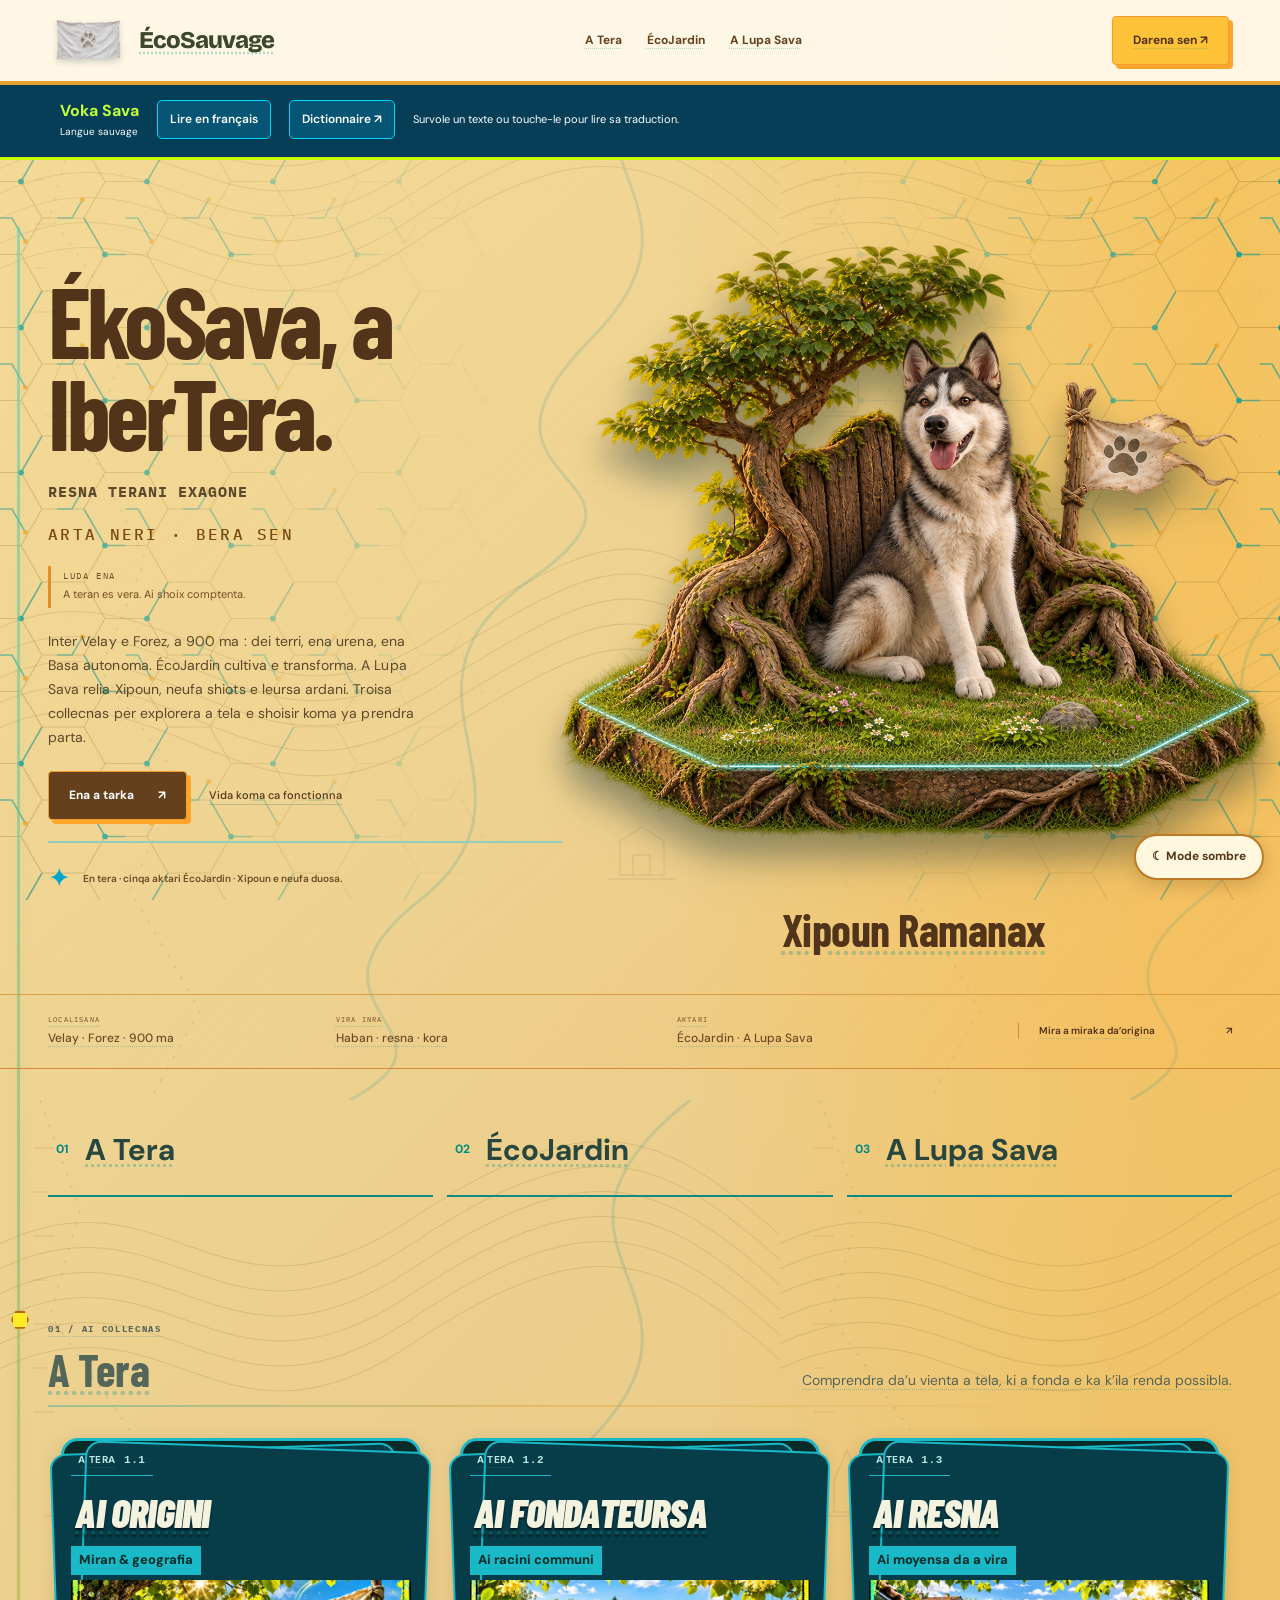
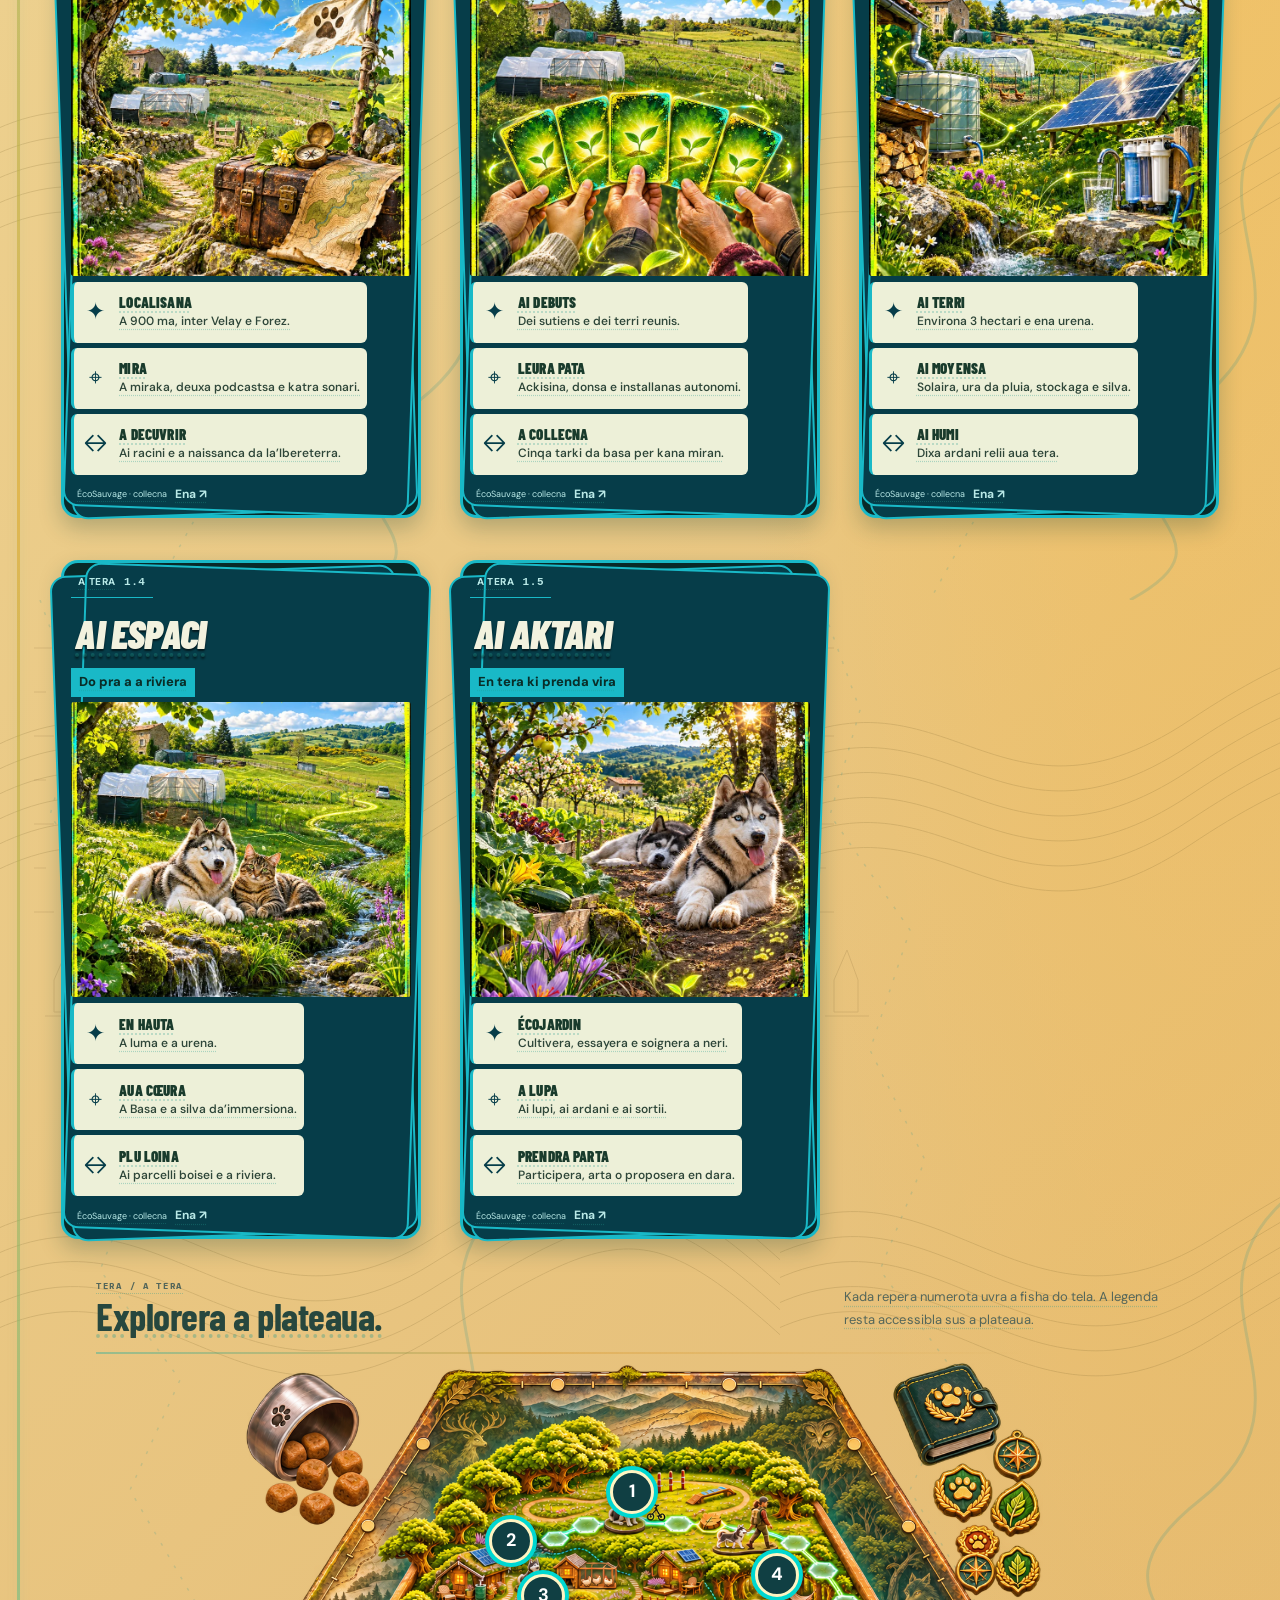
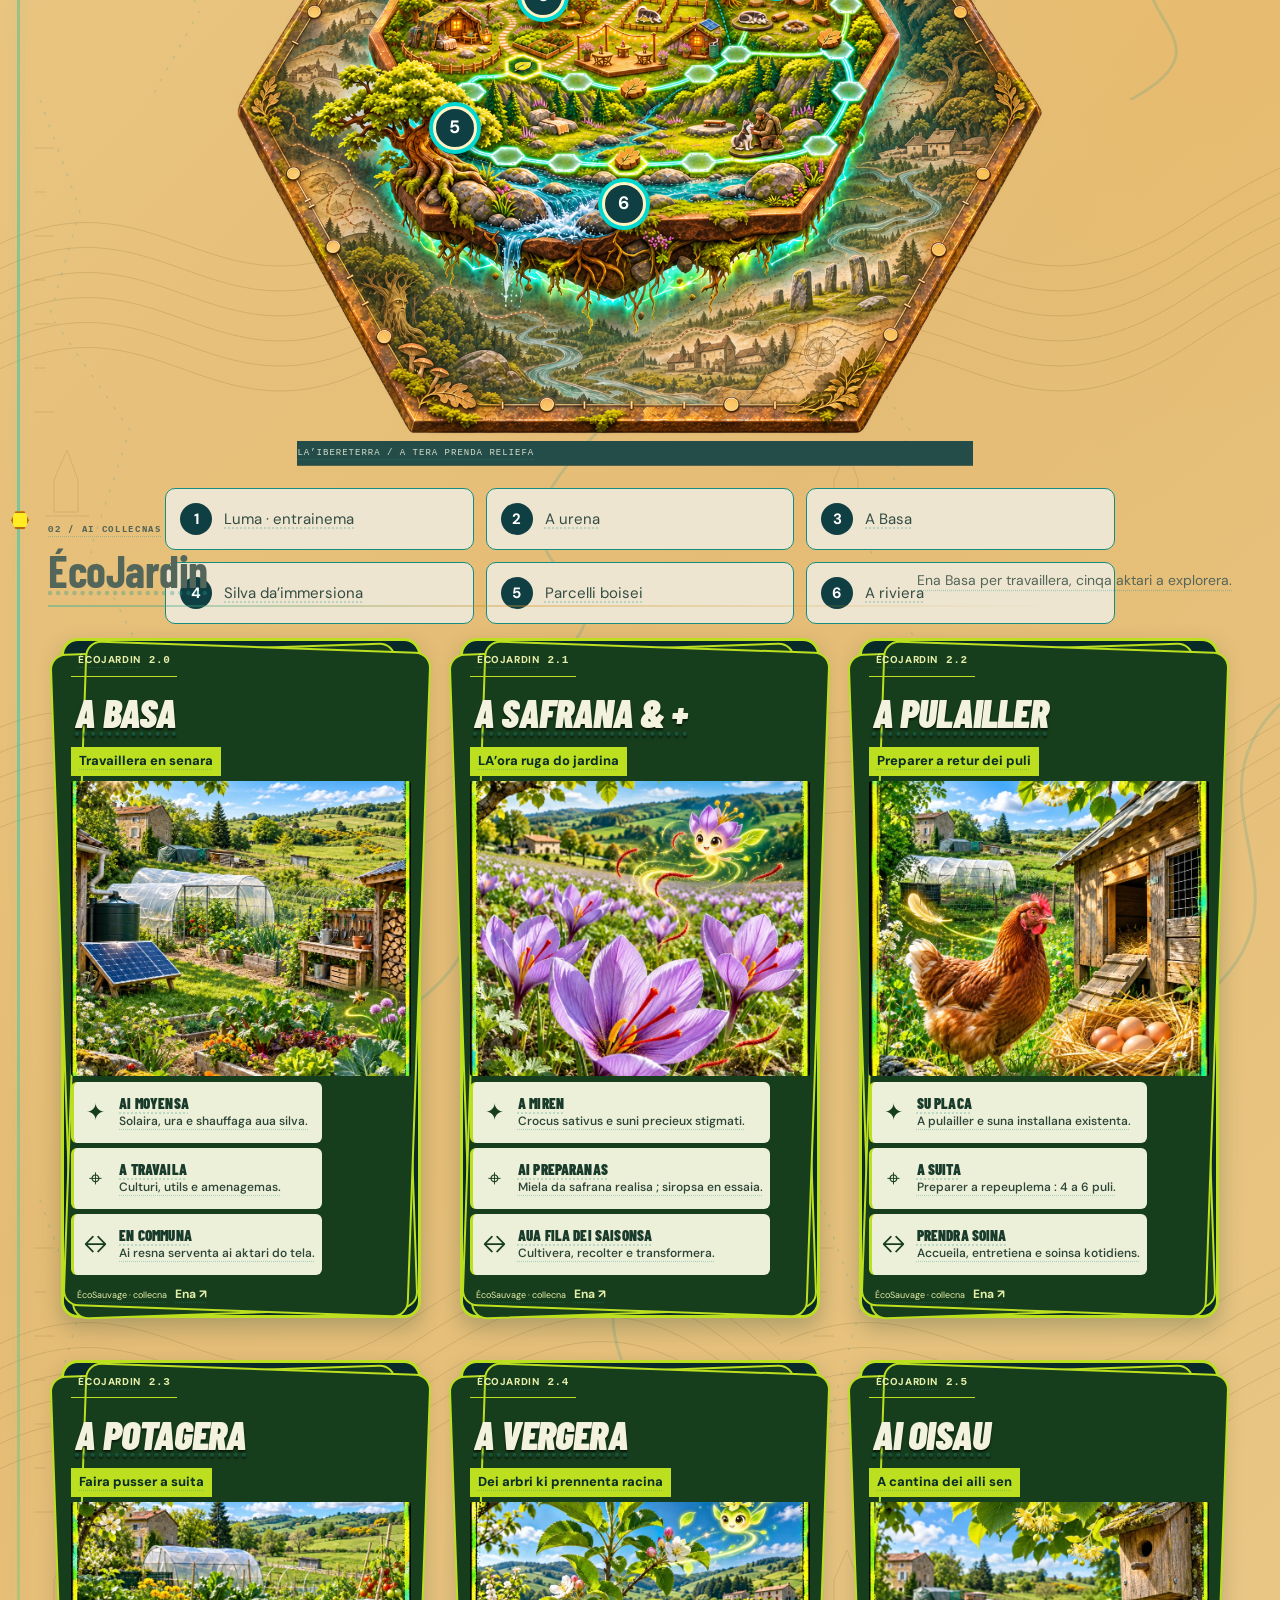
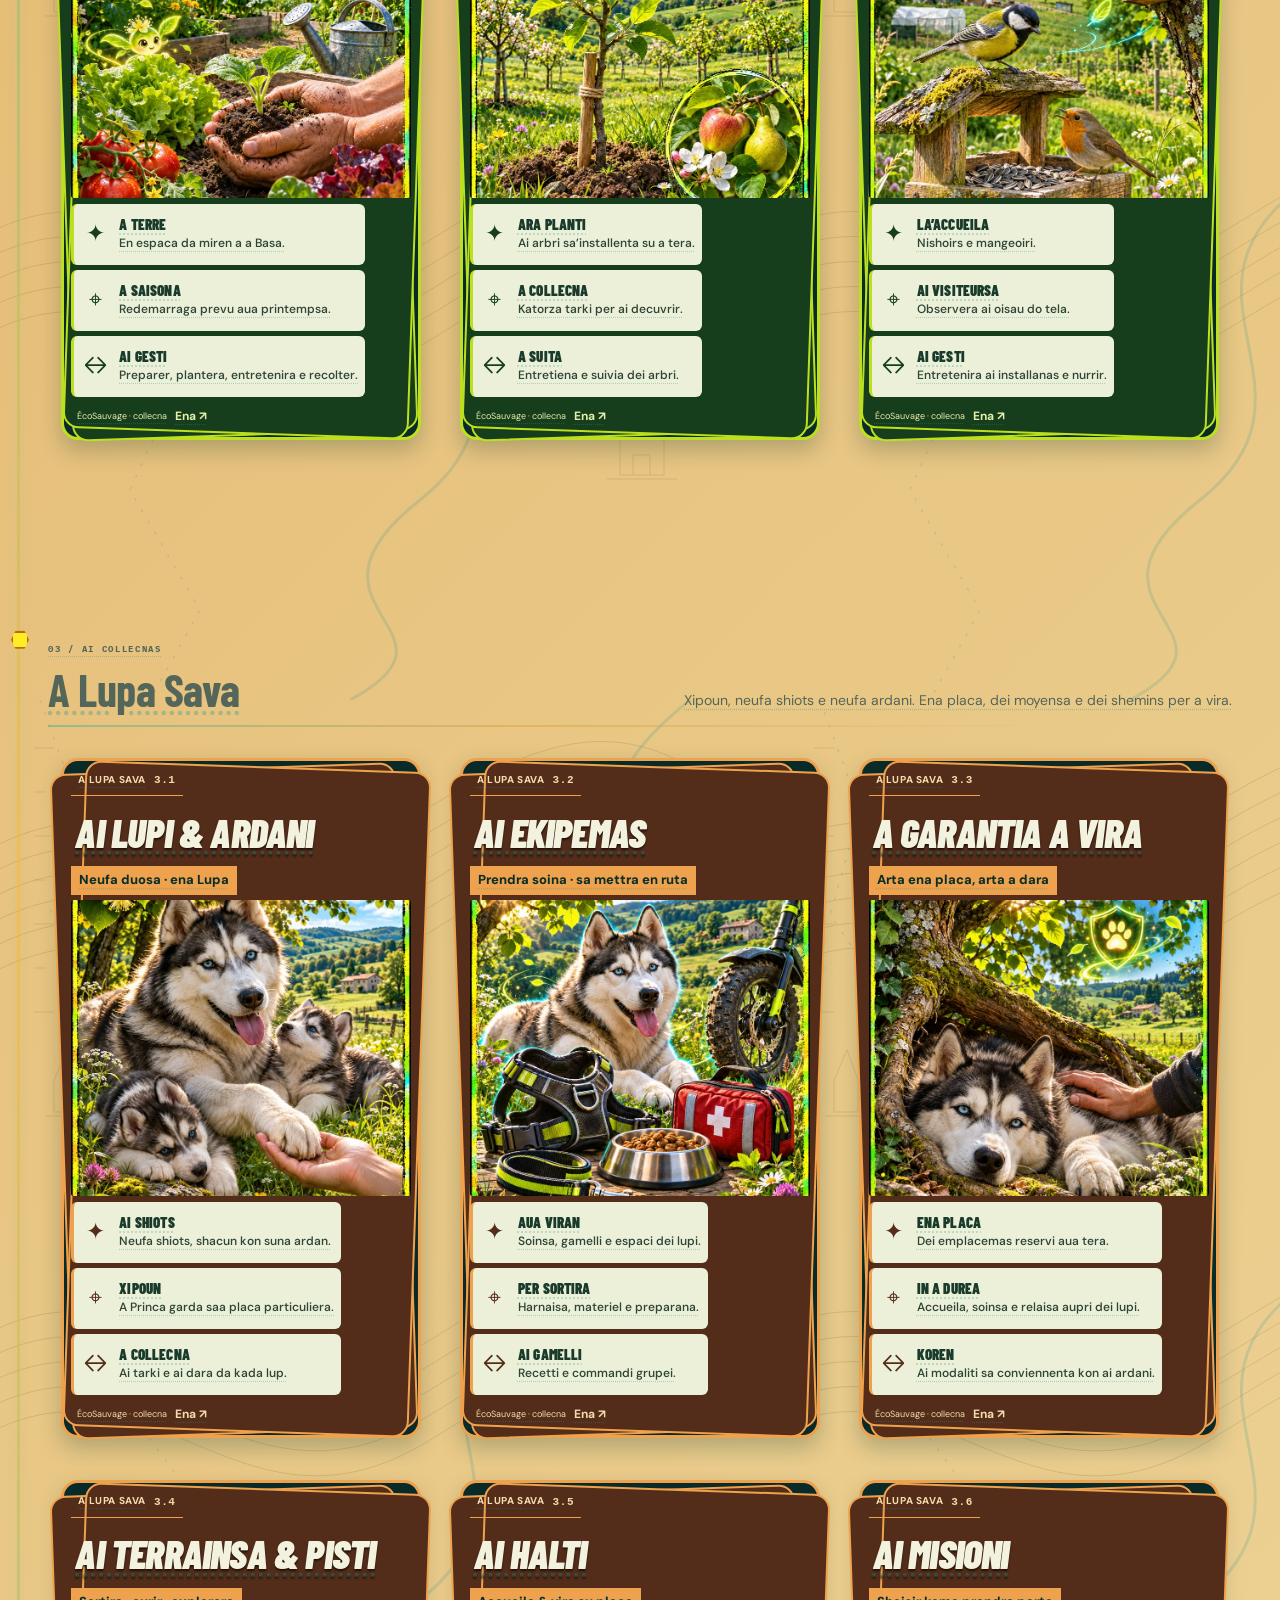
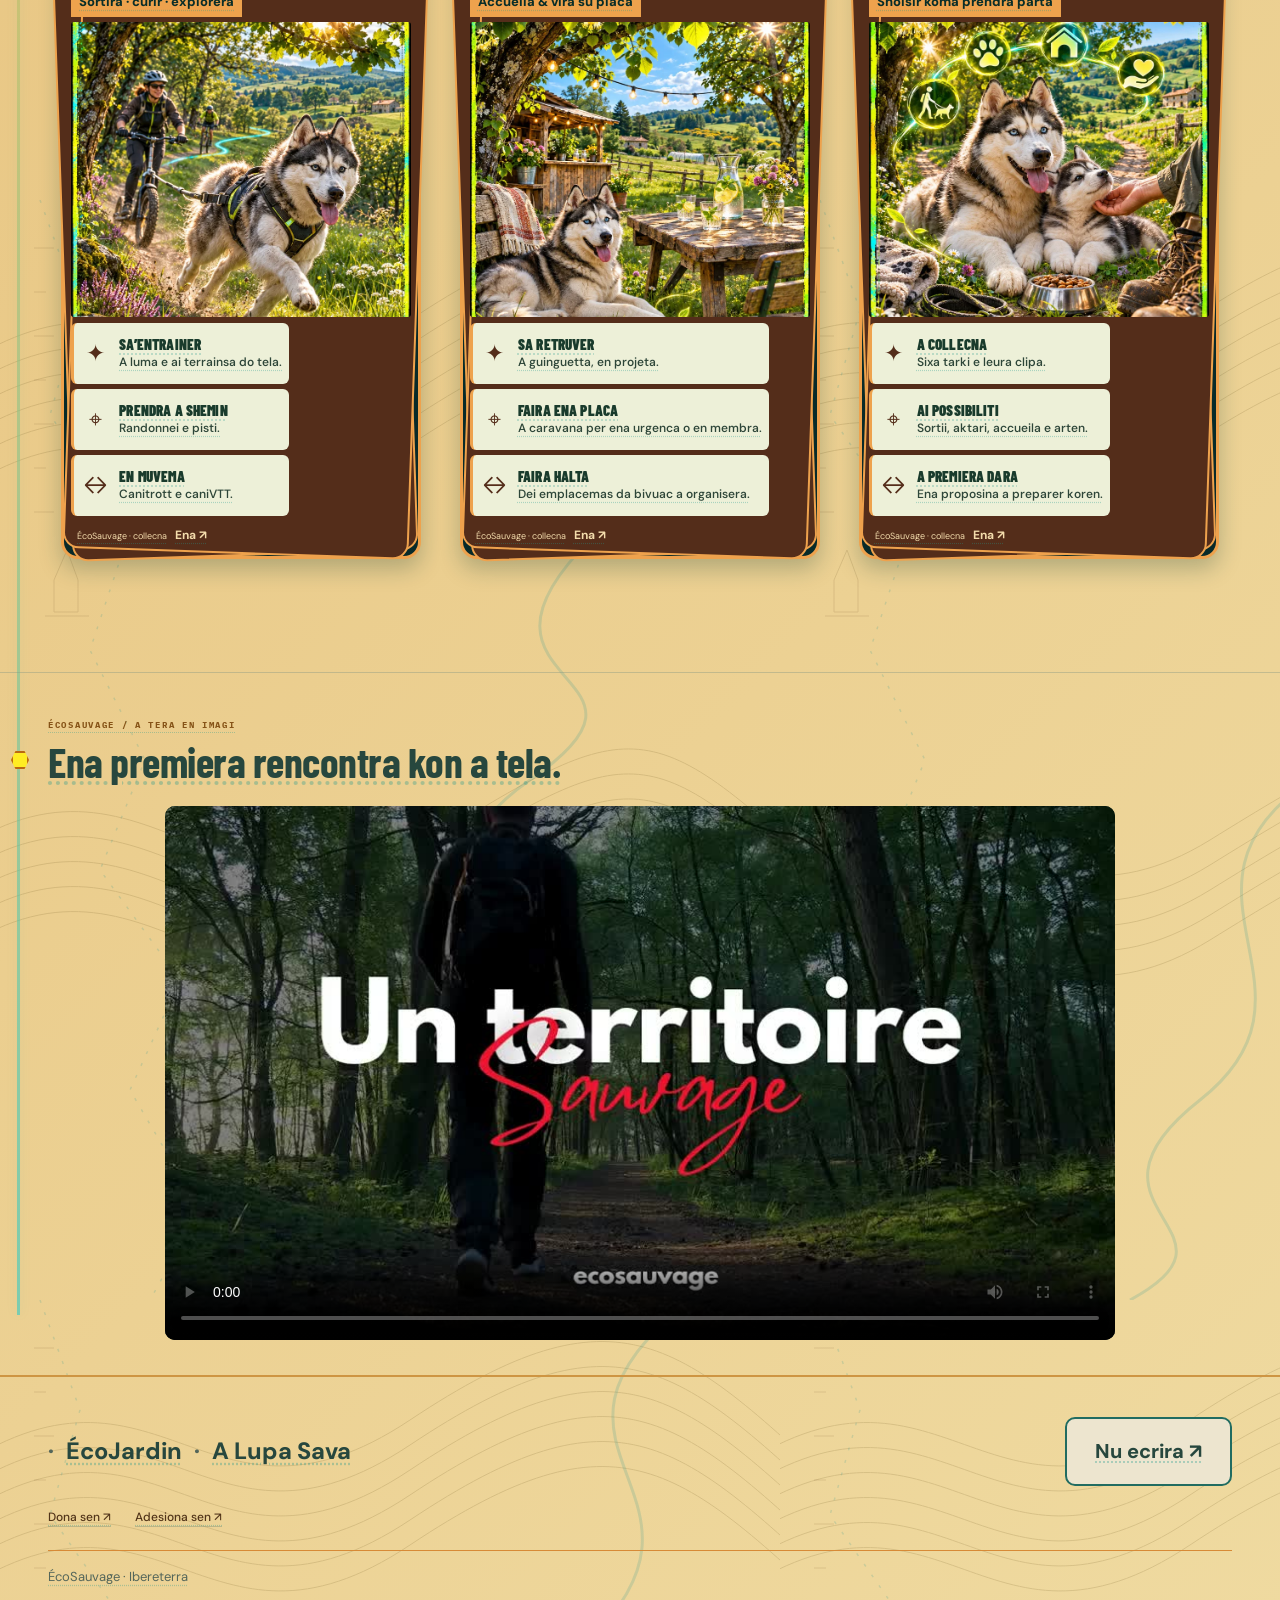
==== commit 2658bd4b: "Add visible support links across site" ====
--- a/territoire.html
+++ b/territoire.html
@@ -13,8 +13,8 @@
 <section id="origines" class="origins-section"><div class="wrap section"><div class="section-heading"><div><p class="eyebrow">L’UNIVERS ANCESTRAL / LA BANDE-SON</p><h2>Aux origines.</h2></div><p>Trois chansons et un bonus.<br>Les racines, les terres et l’appel de la Meute.</p></div><p class="origins-intro">Le versant ancestral de l’univers ÉcoSauvage. Un imaginaire de nature et de liberté, à découvrir en musique.</p><div class="songs-grid"><article class="song"><a href="assets/origines/1.webp" target="_blank" rel="noopener" aria-label="Voir la pochette Les Racines"><img loading="lazy" src="assets/origines/1.webp" alt="Pochette Les Racines"></a><div><p class="eyebrow">CHAPITRE 01</p><h3>Les Racines</h3><audio controls preload="metadata" aria-label="Écouter Les Racines"><source src="assets/origines/1.mp3" type="audio/mpeg"></audio></div></article><article class="song"><a href="assets/origines/2.webp" target="_blank" rel="noopener" aria-label="Voir la pochette Les Terres Libres"><img loading="lazy" src="assets/origines/2.webp" alt="Pochette Les Terres Libres"></a><div><p class="eyebrow">CHAPITRE 02</p><h3>Les Terres Libres</h3><audio controls preload="metadata" aria-label="Écouter Les Terres Libres"><source src="assets/origines/2.mp3" type="audio/mpeg"></audio></div></article><article class="song"><a href="assets/origines/3.webp" target="_blank" rel="noopener" aria-label="Voir la pochette L’Appel de la Meute"><img loading="lazy" src="assets/origines/3.webp" alt="Pochette L’Appel de la Meute"></a><div><p class="eyebrow">CHAPITRE 03</p><h3>L’Appel de la Meute</h3><audio controls preload="metadata" aria-label="Écouter L’Appel de la Meute"><source src="assets/origines/3.mp3" type="audio/mpeg"></audio></div></article><article class="song"><a href="assets/origines/4.webp" target="_blank" rel="noopener" aria-label="Voir la pochette Le Souffle de la terre"><img loading="lazy" src="assets/origines/4.webp" alt="Pochette Le Souffle de la terre"></a><div><p class="eyebrow">LE TITRE BONUS</p><h3>Le Souffle de la terre</h3><audio controls preload="metadata" aria-label="Écouter Le Souffle de la terre"><source src="assets/origines/4.mp3" type="audio/mpeg"></audio></div></article></div></div></section>
 <section id="medias" class="media-section"><div class="wrap section"><div class="section-heading"><div><p class="eyebrow">05 / DU SON, DES IMAGES, DU CARACTÈRE</p><h2>Les archives en images.</h2></div><p>Des activités, des cartes<br>et leurs récits en images.</p></div><div class="media-filters" role="group" aria-label="Filtrer les vidéos"><button data-filter="all" aria-pressed="true" class="selected">Tous les clips</button><button data-filter="ecojardin" aria-pressed="false">ÉcoJardin</button><button data-filter="meute" aria-pressed="false">La Meute</button><button data-filter="gamelles" aria-pressed="false">Les gamelles</button></div><div id="mediaGrid" class="media-grid"></div></div></section>
 
-<section class="wrap section" id="demarches"><p class="eyebrow">LE COMPTOIR / DEMANDES & CONTACT</p><h2>Une démarche, un interlocuteur.</h2><p>Question, adhésion, soutien, mission ou proposition : le formulaire permet de préciser la demande. Les modalités se conviennent ensuite selon son objet.</p><div class="actions"><a class="button" href="https://www.helloasso.com/associations/ecojardin/formulaires/3" target="_blank" rel="noopener">Don libre · HelloAsso ↗</a><a class="button" href="https://www.helloasso.com/associations/ecojardin/adhesions/membre-ecojardin" target="_blank" rel="noopener">Adhésion libre · HelloAsso ↗</a><a class="text-link" href="#passeport">Contact ↗</a></div><video controls preload="metadata" playsinline style="width:min(100%,560px);display:block;margin:28px 0" src="assets/presentation-territoire.mp4"></video><p class="small">Velay · Forez · 900 m</p></section>
-</main><footer class="wrap territory-footer"><a class="brand" href="index.html"><span class="header-pavillon"><img src="assets/pavillon-toile.png" alt="Pavillon blanc à empreinte de loup"></span>ÉcoSauvage.</a><p>ÉcoJardin · La Meute Sauvage</p><a href="mailto:contact@ecosauvage.fr">Relations avec le territoire ↗</a><small>ÉcoSauvage · IbèreTerre</small></footer><div class="mobile-actions"><a href="https://www.helloasso.com/associations/ecojardin/formulaires/3" target="_blank" rel="noopener"><span class="wild-text" lang="art" data-fr="Don libre · Meute" data-wild="Dona sen · Lupa">Dona sen · Lupa</span></a><a href="https://www.helloasso.com/associations/ecojardin/adhesions/membre-ecojardin" target="_blank" rel="noopener"><span class="wild-text" lang="art" data-fr="Adhésion libre" data-wild="Darena sen">✳ Darena sen</span></a></div><dialog id="detailDialog" aria-labelledby="detailTitle"><button class="close" aria-label="Fermer">×</button><div id="detailBody"></div></dialog><script src="site.js"></script><script src="territoire.js"></script><script src="ouvrages.js"></script><script src="chiens.js"></script><script src="univers.js"></script><script src="ambiance.js"></script><script src="parcours.js"></script><script src="poesie.js"></script><script src="langue-sauvage.js"></script><script src="revision-accueil.js"></script><script src="exploration.js"></script><script src="architecture.js"></script><script src="exploration-demandes.js"></script><script src="completer-rubriques.js"></script><script src="tetes-collections.js"></script><script src="cartes-abouties.js"></script></body></html>
+<section class="wrap section" id="demarches"><p class="eyebrow">LE COMPTOIR / DEMANDES & CONTACT</p><h2>Une démarche, un interlocuteur.</h2><p>Question, adhésion, soutien, mission ou proposition : le formulaire permet de préciser la demande. Les modalités se conviennent ensuite selon son objet.</p><div class="actions"><a class="button" href="https://www.helloasso.com/associations/ecojardin/formulaires/3" target="_blank" rel="noopener">Don libre · HelloAsso ↗</a><a class="button" href="https://www.helloasso.com/associations/ecojardin/adhesions/membre-ecojardin" target="_blank" rel="noopener">Adhésion libre · HelloAsso ↗</a><a class="text-link" href="#passeport">Contact ↗</a><a class="text-link" href="https://www.helloasso.com/associations/ecojardin/formulaires/3" target="_blank" rel="noopener"><span class="wild-text" lang="art" data-fr="Soutien libre ↗" data-wild="Dona sen ↗">Dona sen ↗</span></a><a class="text-link" href="https://www.helloasso.com/associations/ecojardin/adhesions/membre-ecojardin" target="_blank" rel="noopener"><span class="wild-text" lang="art" data-fr="Adhésion libre ↗" data-wild="Adesiona sen ↗">Adesiona sen ↗</span></a></div><video controls preload="metadata" playsinline style="width:min(100%,560px);display:block;margin:28px 0" src="assets/presentation-territoire.mp4"></video><p class="small">Velay · Forez · 900 m</p></section>
+</main><footer class="wrap territory-footer"><a class="brand" href="index.html"><span class="header-pavillon"><img src="assets/pavillon-toile.png" alt="Pavillon blanc à empreinte de loup"></span>ÉcoSauvage.</a><p>ÉcoJardin · La Meute Sauvage</p><a href="mailto:contact@ecosauvage.fr">Relations avec le territoire ↗</a><div class="actions"><a class="text-link" href="https://www.helloasso.com/associations/ecojardin/formulaires/3" target="_blank" rel="noopener"><span class="wild-text" lang="art" data-fr="Don libre ↗" data-wild="Dona sen ↗">Dona sen ↗</span></a><a class="text-link" href="https://www.helloasso.com/associations/ecojardin/adhesions/membre-ecojardin" target="_blank" rel="noopener"><span class="wild-text" lang="art" data-fr="Adhésion libre ↗" data-wild="Adesiona sen ↗">Adesiona sen ↗</span></a></div><small>ÉcoSauvage · IbèreTerre</small></footer><div class="mobile-actions"><a href="https://www.helloasso.com/associations/ecojardin/formulaires/3" target="_blank" rel="noopener"><span class="wild-text" lang="art" data-fr="Don libre · Meute" data-wild="Dona sen · Lupa">Dona sen · Lupa</span></a><a href="https://www.helloasso.com/associations/ecojardin/adhesions/membre-ecojardin" target="_blank" rel="noopener"><span class="wild-text" lang="art" data-fr="Adhésion libre" data-wild="Darena sen">✳ Darena sen</span></a></div><dialog id="detailDialog" aria-labelledby="detailTitle"><button class="close" aria-label="Fermer">×</button><div id="detailBody"></div></dialog><script src="site.js"></script><script src="territoire.js"></script><script src="ouvrages.js"></script><script src="chiens.js"></script><script src="univers.js"></script><script src="ambiance.js"></script><script src="parcours.js"></script><script src="poesie.js"></script><script src="langue-sauvage.js"></script><script src="revision-accueil.js"></script><script src="exploration.js"></script><script src="architecture.js"></script><script src="exploration-demandes.js"></script><script src="completer-rubriques.js"></script><script src="tetes-collections.js"></script><script src="cartes-abouties.js"></script></body></html>
 
 
 
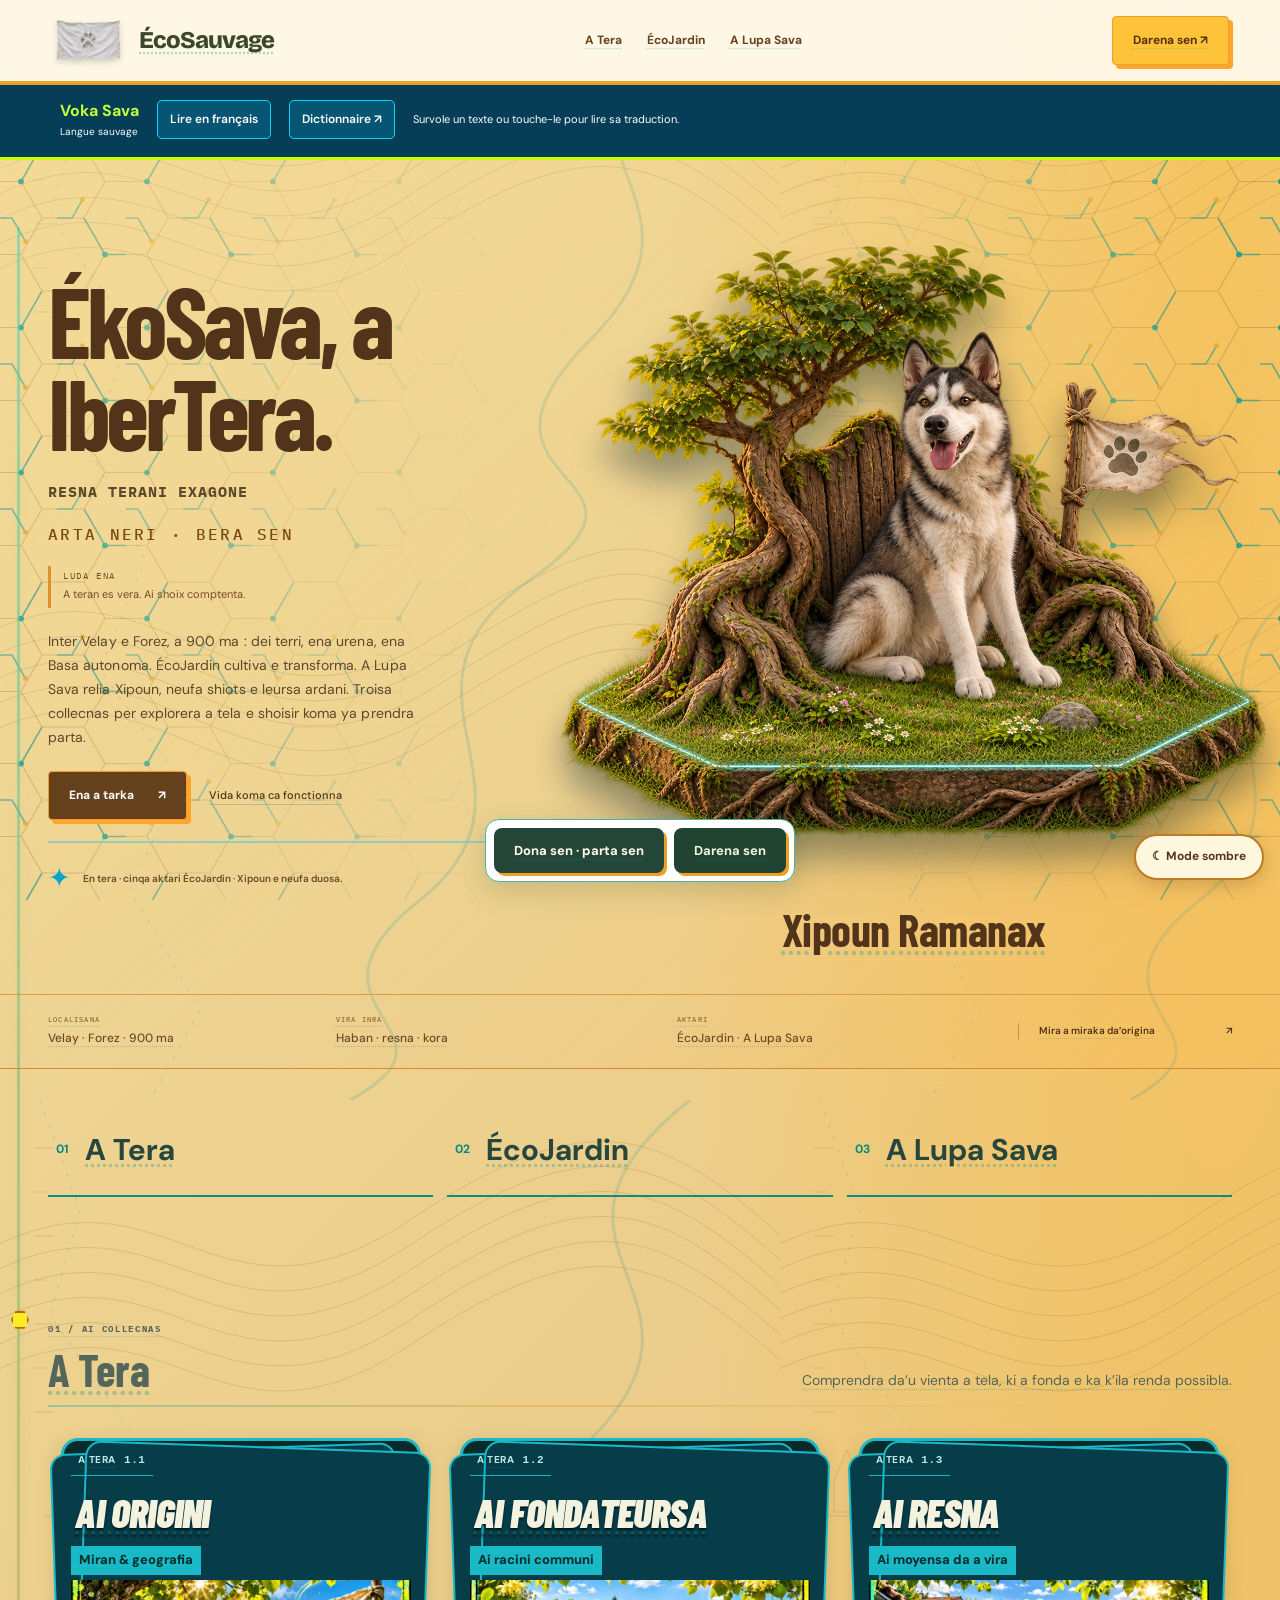
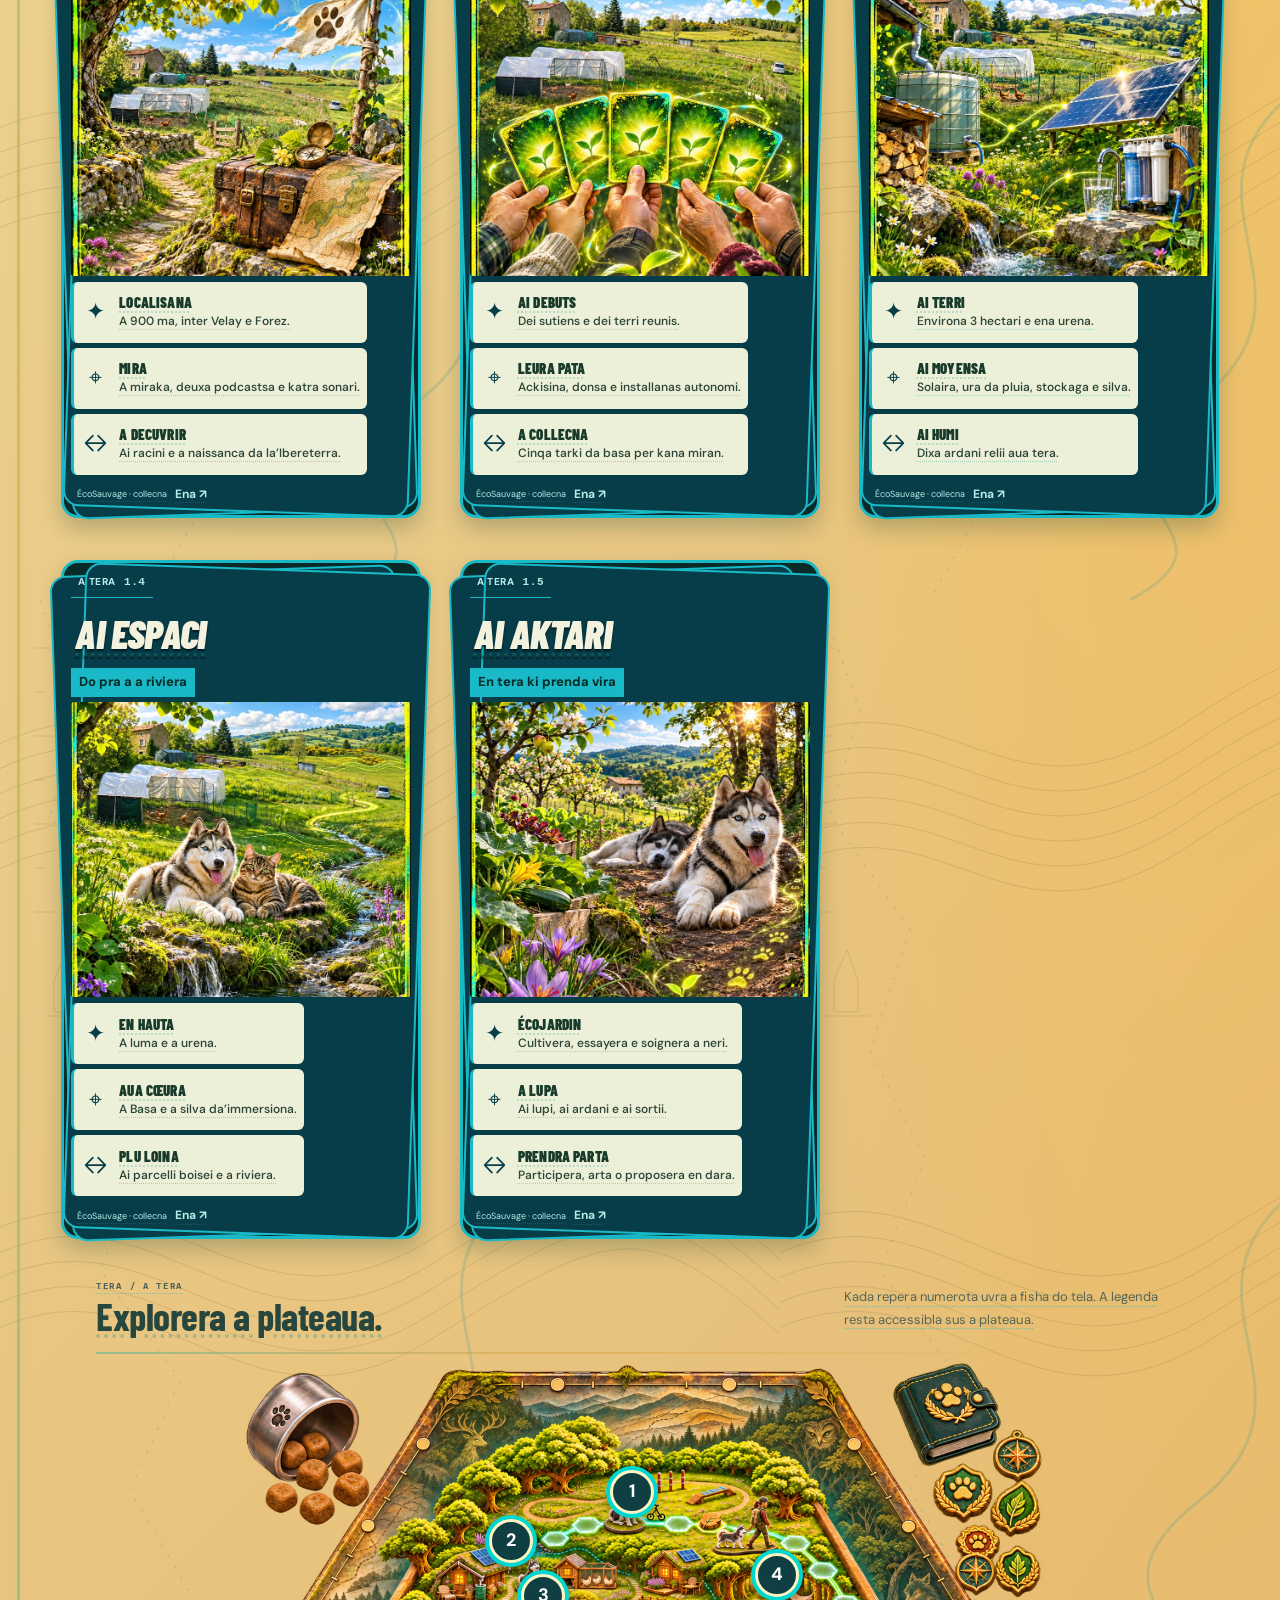
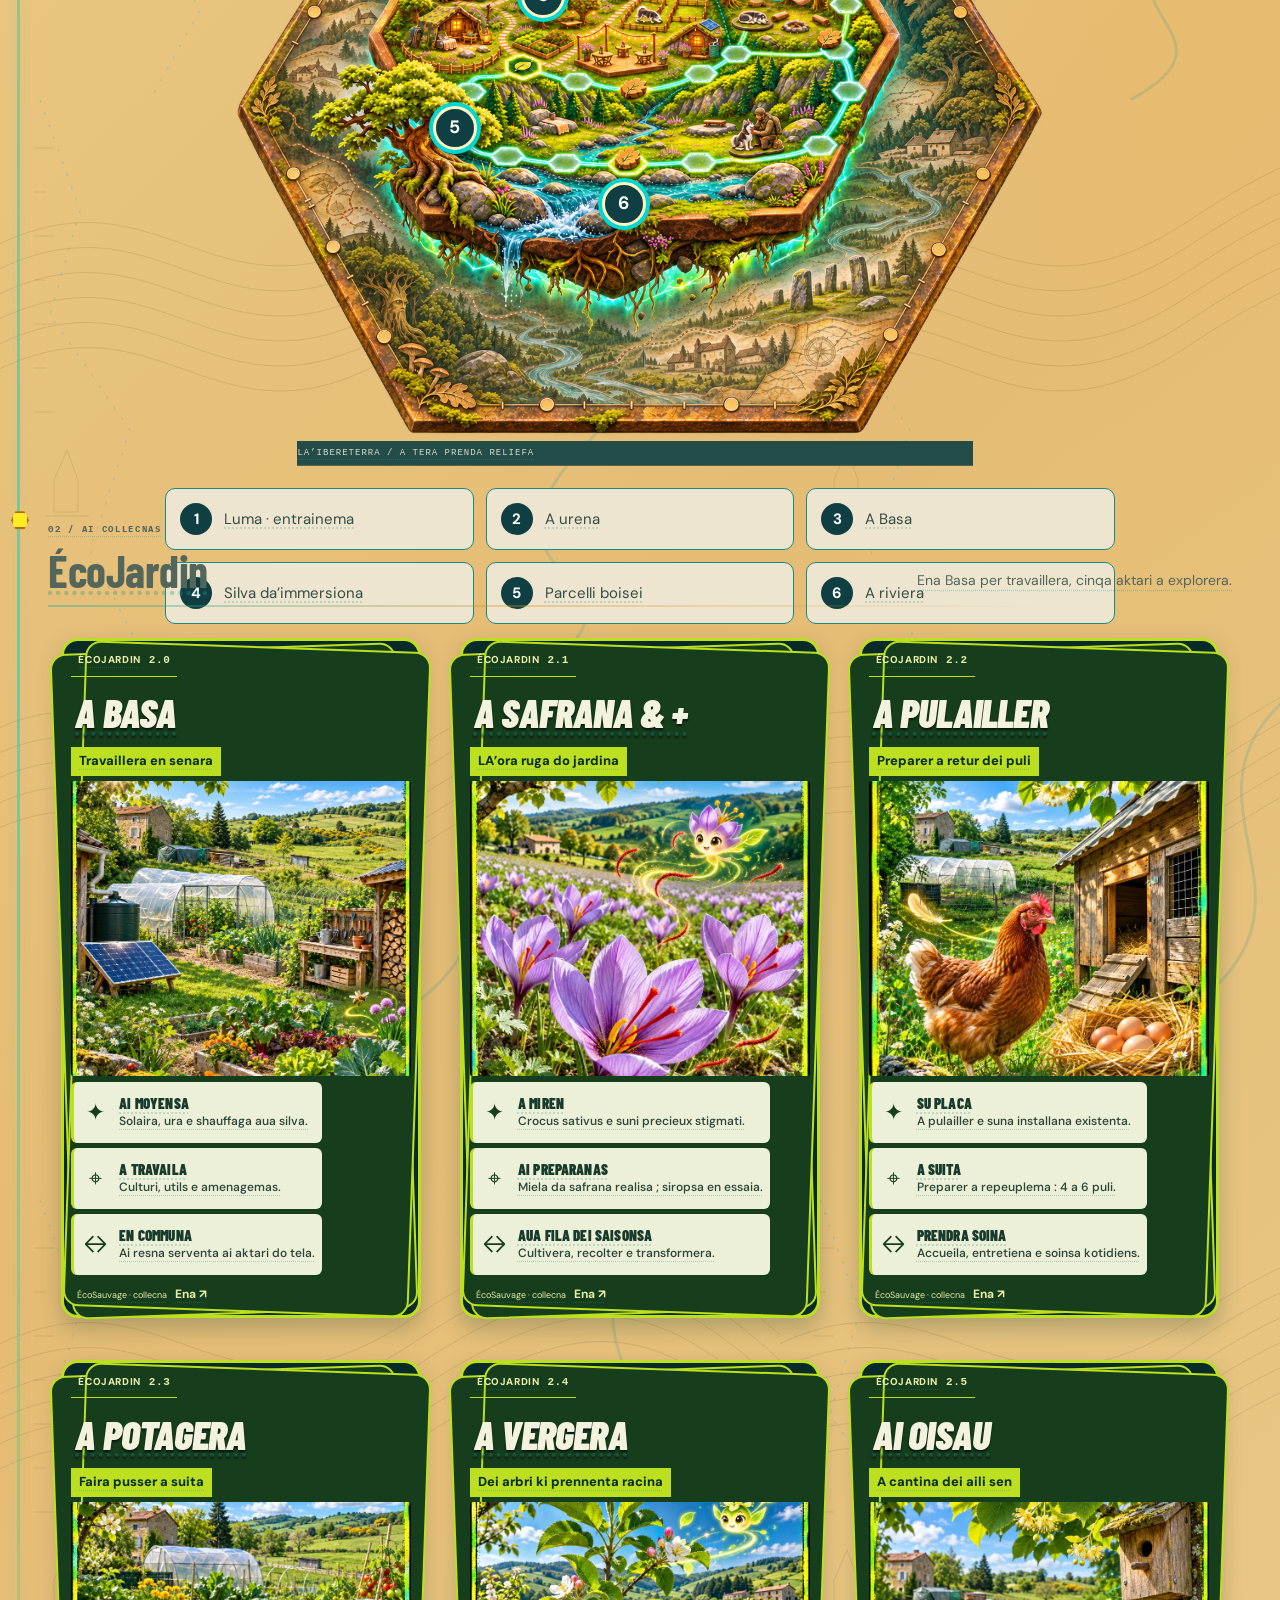
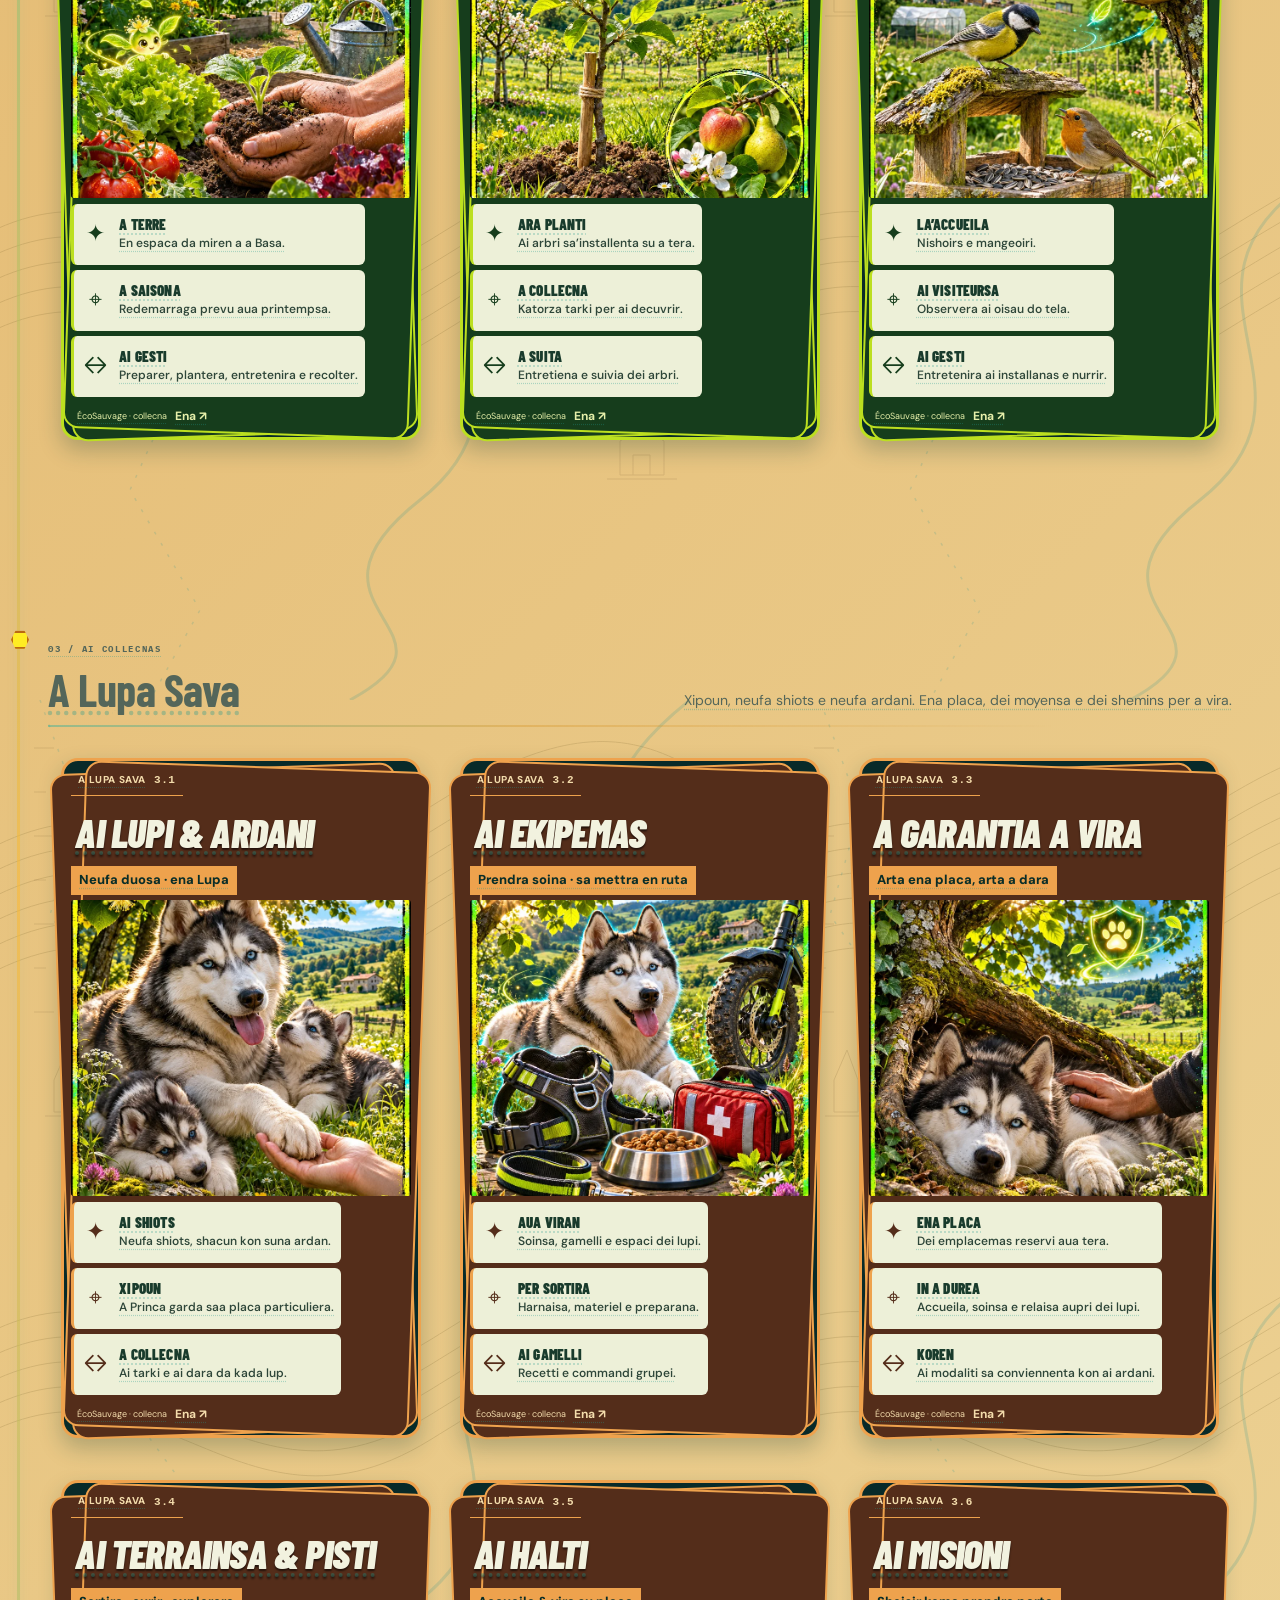
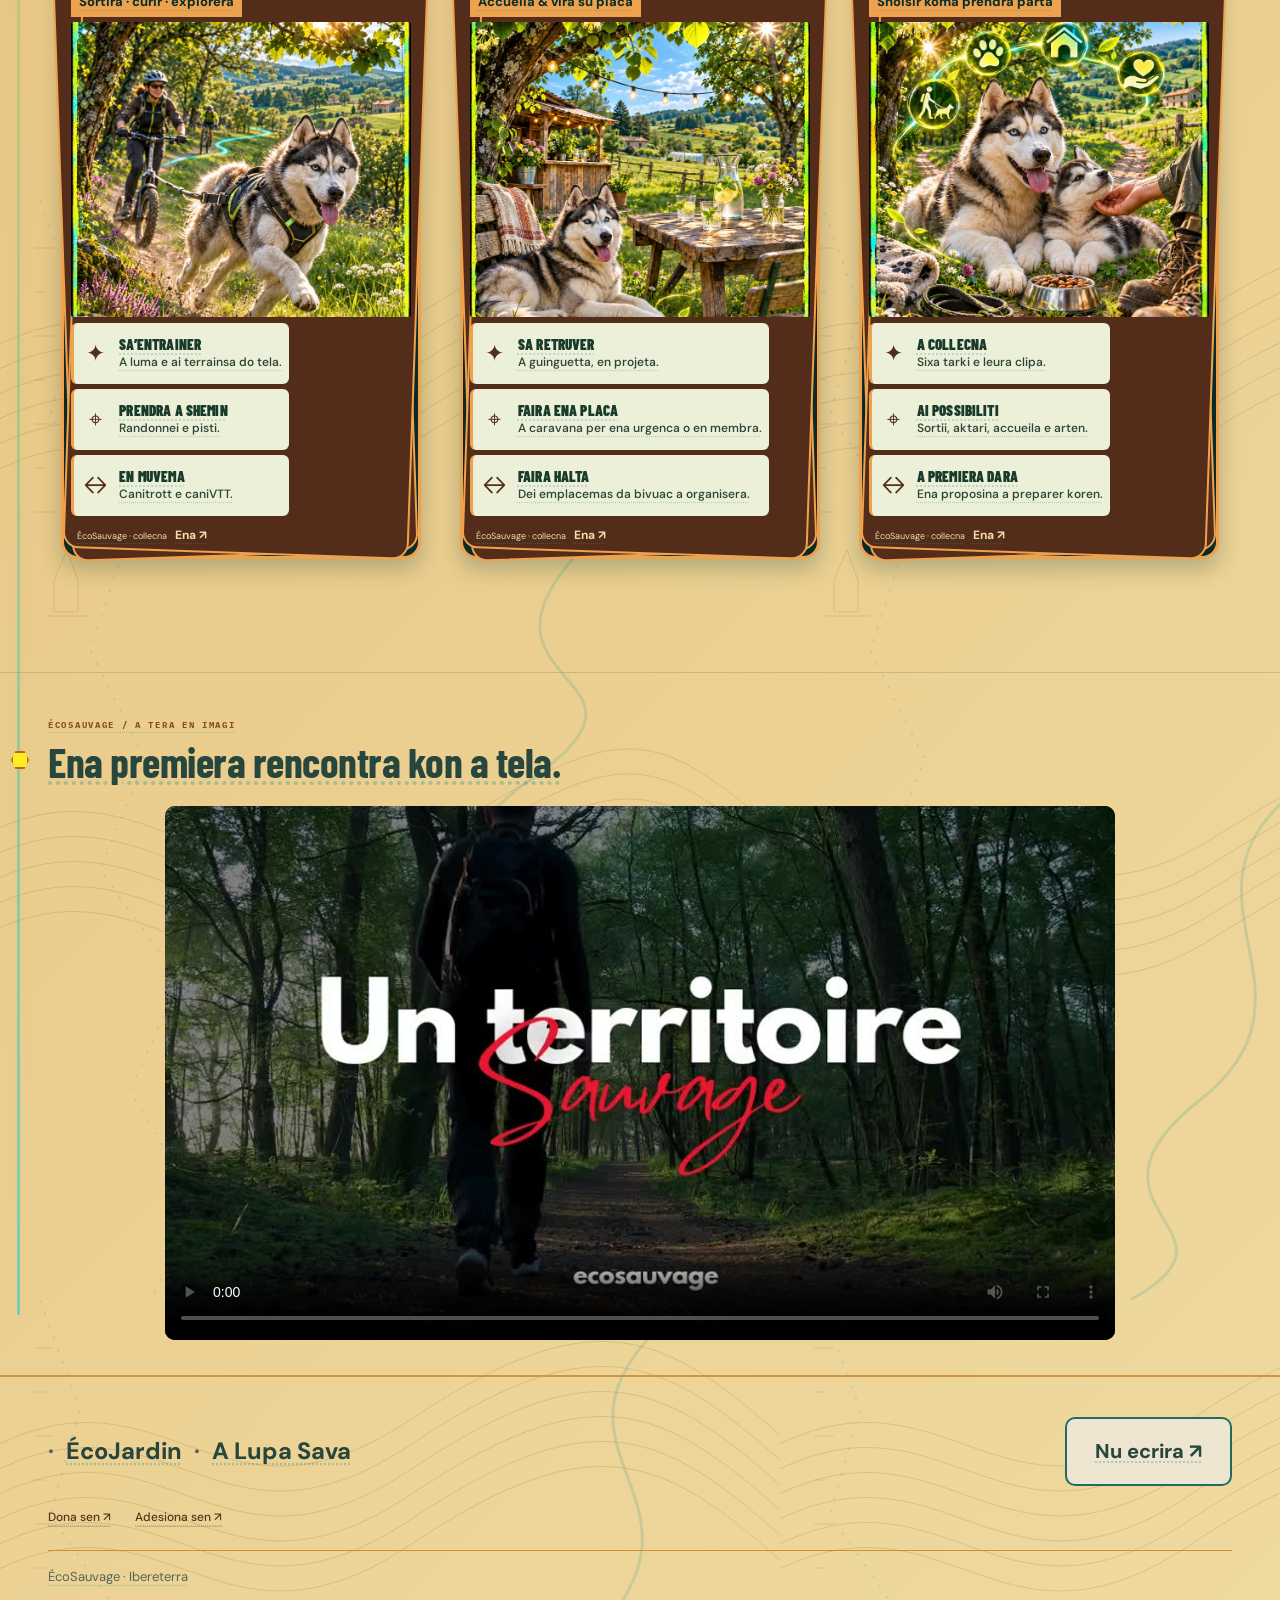
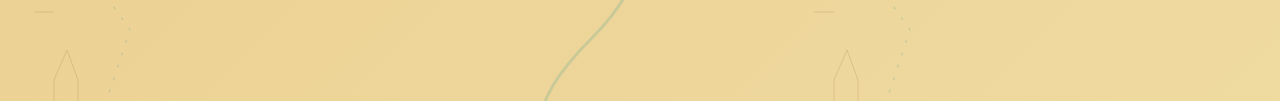
==== commit 122e4af4: "Keep support links visible on desktop" ====
--- a/territoire.html
+++ b/territoire.html
@@ -14,7 +14,7 @@
 <section id="medias" class="media-section"><div class="wrap section"><div class="section-heading"><div><p class="eyebrow">05 / DU SON, DES IMAGES, DU CARACTÈRE</p><h2>Les archives en images.</h2></div><p>Des activités, des cartes<br>et leurs récits en images.</p></div><div class="media-filters" role="group" aria-label="Filtrer les vidéos"><button data-filter="all" aria-pressed="true" class="selected">Tous les clips</button><button data-filter="ecojardin" aria-pressed="false">ÉcoJardin</button><button data-filter="meute" aria-pressed="false">La Meute</button><button data-filter="gamelles" aria-pressed="false">Les gamelles</button></div><div id="mediaGrid" class="media-grid"></div></div></section>
 
 <section class="wrap section" id="demarches"><p class="eyebrow">LE COMPTOIR / DEMANDES & CONTACT</p><h2>Une démarche, un interlocuteur.</h2><p>Question, adhésion, soutien, mission ou proposition : le formulaire permet de préciser la demande. Les modalités se conviennent ensuite selon son objet.</p><div class="actions"><a class="button" href="https://www.helloasso.com/associations/ecojardin/formulaires/3" target="_blank" rel="noopener">Don libre · HelloAsso ↗</a><a class="button" href="https://www.helloasso.com/associations/ecojardin/adhesions/membre-ecojardin" target="_blank" rel="noopener">Adhésion libre · HelloAsso ↗</a><a class="text-link" href="#passeport">Contact ↗</a><a class="text-link" href="https://www.helloasso.com/associations/ecojardin/formulaires/3" target="_blank" rel="noopener"><span class="wild-text" lang="art" data-fr="Soutien libre ↗" data-wild="Dona sen ↗">Dona sen ↗</span></a><a class="text-link" href="https://www.helloasso.com/associations/ecojardin/adhesions/membre-ecojardin" target="_blank" rel="noopener"><span class="wild-text" lang="art" data-fr="Adhésion libre ↗" data-wild="Adesiona sen ↗">Adesiona sen ↗</span></a></div><video controls preload="metadata" playsinline style="width:min(100%,560px);display:block;margin:28px 0" src="assets/presentation-territoire.mp4"></video><p class="small">Velay · Forez · 900 m</p></section>
-</main><footer class="wrap territory-footer"><a class="brand" href="index.html"><span class="header-pavillon"><img src="assets/pavillon-toile.png" alt="Pavillon blanc à empreinte de loup"></span>ÉcoSauvage.</a><p>ÉcoJardin · La Meute Sauvage</p><a href="mailto:contact@ecosauvage.fr">Relations avec le territoire ↗</a><div class="actions"><a class="text-link" href="https://www.helloasso.com/associations/ecojardin/formulaires/3" target="_blank" rel="noopener"><span class="wild-text" lang="art" data-fr="Don libre ↗" data-wild="Dona sen ↗">Dona sen ↗</span></a><a class="text-link" href="https://www.helloasso.com/associations/ecojardin/adhesions/membre-ecojardin" target="_blank" rel="noopener"><span class="wild-text" lang="art" data-fr="Adhésion libre ↗" data-wild="Adesiona sen ↗">Adesiona sen ↗</span></a></div><small>ÉcoSauvage · IbèreTerre</small></footer><div class="mobile-actions"><a href="https://www.helloasso.com/associations/ecojardin/formulaires/3" target="_blank" rel="noopener"><span class="wild-text" lang="art" data-fr="Don libre · Meute" data-wild="Dona sen · Lupa">Dona sen · Lupa</span></a><a href="https://www.helloasso.com/associations/ecojardin/adhesions/membre-ecojardin" target="_blank" rel="noopener"><span class="wild-text" lang="art" data-fr="Adhésion libre" data-wild="Darena sen">✳ Darena sen</span></a></div><dialog id="detailDialog" aria-labelledby="detailTitle"><button class="close" aria-label="Fermer">×</button><div id="detailBody"></div></dialog><script src="site.js"></script><script src="territoire.js"></script><script src="ouvrages.js"></script><script src="chiens.js"></script><script src="univers.js"></script><script src="ambiance.js"></script><script src="parcours.js"></script><script src="poesie.js"></script><script src="langue-sauvage.js"></script><script src="revision-accueil.js"></script><script src="exploration.js"></script><script src="architecture.js"></script><script src="exploration-demandes.js"></script><script src="completer-rubriques.js"></script><script src="tetes-collections.js"></script><script src="cartes-abouties.js"></script></body></html>
+</main><footer class="wrap territory-footer"><a class="brand" href="index.html"><span class="header-pavillon"><img src="assets/pavillon-toile.png" alt="Pavillon blanc à empreinte de loup"></span>ÉcoSauvage.</a><p>ÉcoJardin · La Meute Sauvage</p><a href="mailto:contact@ecosauvage.fr">Relations avec le territoire ↗</a><div class="actions"><a class="text-link" href="https://www.helloasso.com/associations/ecojardin/formulaires/3" target="_blank" rel="noopener"><span class="wild-text" lang="art" data-fr="Don libre ↗" data-wild="Dona sen ↗">Dona sen ↗</span></a><a class="text-link" href="https://www.helloasso.com/associations/ecojardin/adhesions/membre-ecojardin" target="_blank" rel="noopener"><span class="wild-text" lang="art" data-fr="Adhésion libre ↗" data-wild="Adesiona sen ↗">Adesiona sen ↗</span></a></div><small>ÉcoSauvage · IbèreTerre</small></footer><div class="mobile-actions"><a href="https://www.helloasso.com/associations/ecojardin/formulaires/3" target="_blank" rel="noopener"><span class="wild-text" lang="art" data-fr="Don libre · participation libre" data-wild="Dona sen · parta sen">Dona sen · Lupa</span></a><a href="https://www.helloasso.com/associations/ecojardin/adhesions/membre-ecojardin" target="_blank" rel="noopener"><span class="wild-text" lang="art" data-fr="Adhésion libre" data-wild="Darena sen">✳ Darena sen</span></a></div><dialog id="detailDialog" aria-labelledby="detailTitle"><button class="close" aria-label="Fermer">×</button><div id="detailBody"></div></dialog><script src="site.js"></script><script src="territoire.js"></script><script src="ouvrages.js"></script><script src="chiens.js"></script><script src="univers.js"></script><script src="ambiance.js"></script><script src="parcours.js"></script><script src="poesie.js"></script><script src="langue-sauvage.js"></script><script src="revision-accueil.js"></script><script src="exploration.js"></script><script src="architecture.js"></script><script src="exploration-demandes.js"></script><script src="completer-rubriques.js"></script><script src="tetes-collections.js"></script><script src="cartes-abouties.js"></script></body></html>
 
 
 
--- a/territoire.css
+++ b/territoire.css
@@ -3,3 +3,5 @@
 @media(min-width:1450px){.territory-title h1{font-size:73px}.territory-portrait>img{height:515px}}@media(max-width:1100px){.territory-header nav{gap:14px;font-size:10px}.territory-header .brand-name{font-size:21px}.brand-name small{font-size:6px}.territory-title h1{font-size:55px}.hero-grid{gap:30px}.territory-portrait>img{height:445px}.territory-gates>a{padding:23px 18px}.territory-gates h3{font-size:23px}.function-tabs button{padding:11px 16px}.passport-layout{gap:40px}.activity-copy{padding:23px}.activity-copy .actions{gap:17px}.activity-copy .button{font-size:11px}.alliance-grid{gap:15px}.alliance-grid>button{padding:22px}.alliance-grid h3{font-size:24px}.territory-header .join-button{font-size:10px}}@media(max-width:760px){.territory-header{height:76px}.territory-header .brand{gap:9px}.territory-header .brand-name{font-size:20px}.brand-name small{font-size:5px;letter-spacing:.7px}.territory-header .territory-seal{width:33px;height:33px;font-size:27px}.territory-header .join-button{padding:9px;font-size:9px}.territory-header .header-actions{gap:12px}.hero-grid{grid-template-columns:1fr;gap:14px}.territory-hero{padding-top:15px}.territory-title{padding:18px 0}.territory-title h1{font-size:50px;letter-spacing:-2.2px;margin:18px 0 14px}.hero-motto{font-size:20px}.territory-lead{font-size:13px}.territory-title .actions{gap:17px}.territory-title .actions .text-link{font-size:10px}.territory-title .actions .button{font-size:11px;padding:13px 16px}.identity-note{margin-top:23px;padding-top:16px}.identity-note p{font-size:9px}.territory-portrait{padding-top:0;margin-right:8px}.territory-portrait>img{height:300px;object-position:45% center}.portrait-stamp{width:66px;height:66px;right:-7px;bottom:40px;font-size:8px}.portrait-stamp b{font-size:20px}.territory-portrait figcaption{font-size:6px}.territory-portrait figcaption small{font-size:7px}.territory-strip{grid-template-columns:1fr 1fr;gap:17px;margin-top:25px;padding-top:18px;padding-bottom:20px}.territory-strip strong{font-size:9px}.territory-strip small{font-size:6px}.territory-strip>a{padding-left:0;border-left:0;font-size:9px;align-self:end}.territory-gates{grid-template-columns:1fr 1fr}.territory-gates>a{padding:22px 17px;border-bottom:1px solid #c8cfba}.territory-gates>a:nth-child(even){border-right:0}.territory-gates>a:nth-child(n+3){border-bottom:0}.territory-gates small{font-size:6px}.gate-icon{font-size:29px;margin:18px 0 14px}.territory-gates h3{font-size:23px}.territory-gates p{font-size:10px;margin-bottom:20px}.territory-gates b{font-size:9px}.territory-atlas .zone-content h3{font-size:31px}.function-tabs{gap:4px;border-bottom:0}.function-tabs button{border:1px solid #bdc8ab;padding:9px 12px;font-size:10px}.function-tabs button.selected{border:1px solid #7c975e}.function-panel{grid-template-columns:1fr;gap:26px;padding:23px 20px}.function-panel h3{font-size:31px;margin:12px 0 17px}.function-panel .function-intro{font-size:12px}.function-facts dd{font-size:11px}.function-panel .actions .button{padding:12px 14px}.continuity-line{flex-wrap:wrap;gap:12px;margin-top:22px}.continuity-line>p{font-size:10px;flex-basis:80%}.continuity-line>.text-link{margin-left:38px;font-size:10px;max-width:none}.activity-pair{grid-template-columns:1fr;gap:22px}.activity-image{height:210px}.activity-copy{padding:23px}.activity-copy h3{font-size:31px}.activity-copy p{font-size:11px}.missions-head{grid-template-columns:1fr 115px;gap:20px}.missions-head>div>p{font-size:11px;margin-bottom:17px}.missions-head .button{font-size:9px;padding:11px 12px}.mission-cover>img{height:130px}.mission-cover>span{font-size:5px;padding:8px}.mission-choices{grid-template-columns:1fr 1fr;gap:10px}.mission-choice{padding:17px 14px}.mission-choice h3{font-size:22px}.mission-choice p{font-size:10px}.mission-choice small{font-size:7px}.mission-choice b{font-size:9px}.passport-layout{grid-template-columns:1fr;gap:34px}.passport-section h2{font-size:44px}.passport-intro{font-size:12px}.document-preview{max-width:310px;margin-left:8px;padding:25px}.passport-note{font-size:9px!important;margin-top:27px}.passport-form{padding:24px 20px}.passport-form h3{font-size:29px}.passport-form fieldset label{font-size:11px}.alliance-grid{grid-template-columns:1fr;gap:13px}.alliance-grid>button{padding:24px}.alliance-grid h3{font-size:26px;margin:16px 0 14px}.alliance-grid p{font-size:11px;margin-bottom:20px}.confederation{grid-template-columns:65px 1fr;gap:24px;margin-top:30px;padding-top:29px}.confederation-symbol{height:65px;font-size:26px}.confederation-symbol i,.confederation-symbol b{font-size:16px}.confederation-symbol i{left:-3px;top:-4px}.confederation-symbol b{bottom:0;right:-3px}.confederation h3{font-size:27px;margin:11px 0 15px}.confederation p:not(.eyebrow){font-size:11px}.confederation .eyebrow{font-size:7px}.confederation .text-link{font-size:10px}.story-layout,.territory-next{grid-template-columns:1fr;gap:25px}.story-layout h2{font-size:37px}.story-layout>div:last-child>p{font-size:12px}.territory-next h2{font-size:34px}.territory-next h3{font-size:23px}.territory-next li p{font-size:11px}.territory-footer>small{font-size:7px}.territory-edition .detail-inner h2{font-size:31px}.dossier-grid{grid-template-columns:1fr;gap:12px}.dossier-block{padding:18px}.request-summary{font-size:11px}.territory-edition #mobileNav{top:76px}.territory-edition .eyebrow{font-size:8px}}
 
 .memory-motto{margin:20px 0 8px;padding-left:14px;border-left:3px solid #c6ec76;font-family:var(--display);font-weight:700;letter-spacing:.02em}
+
+@media(min-width:761px){.territory-edition .mobile-actions{display:flex;position:fixed;left:50%;bottom:18px;transform:translateX(-50%);z-index:90;gap:10px;padding:8px;background:#f5f6eeeF;border:1px solid #adbd98;border-radius:14px;box-shadow:0 8px 28px #274c3030;backdrop-filter:blur(12px)}.territory-edition .mobile-actions a{display:block;padding:12px 20px;border-radius:8px;background:#234638;color:#fff8e8;text-align:center;font-size:13px;font-weight:750;text-decoration:none;white-space:nowrap;box-shadow:3px 3px 0 #eaa125}.territory-edition .mobile-actions a:hover{background:#365a43;transform:translateY(-2px)}.territory-edition{padding-bottom:74px}}
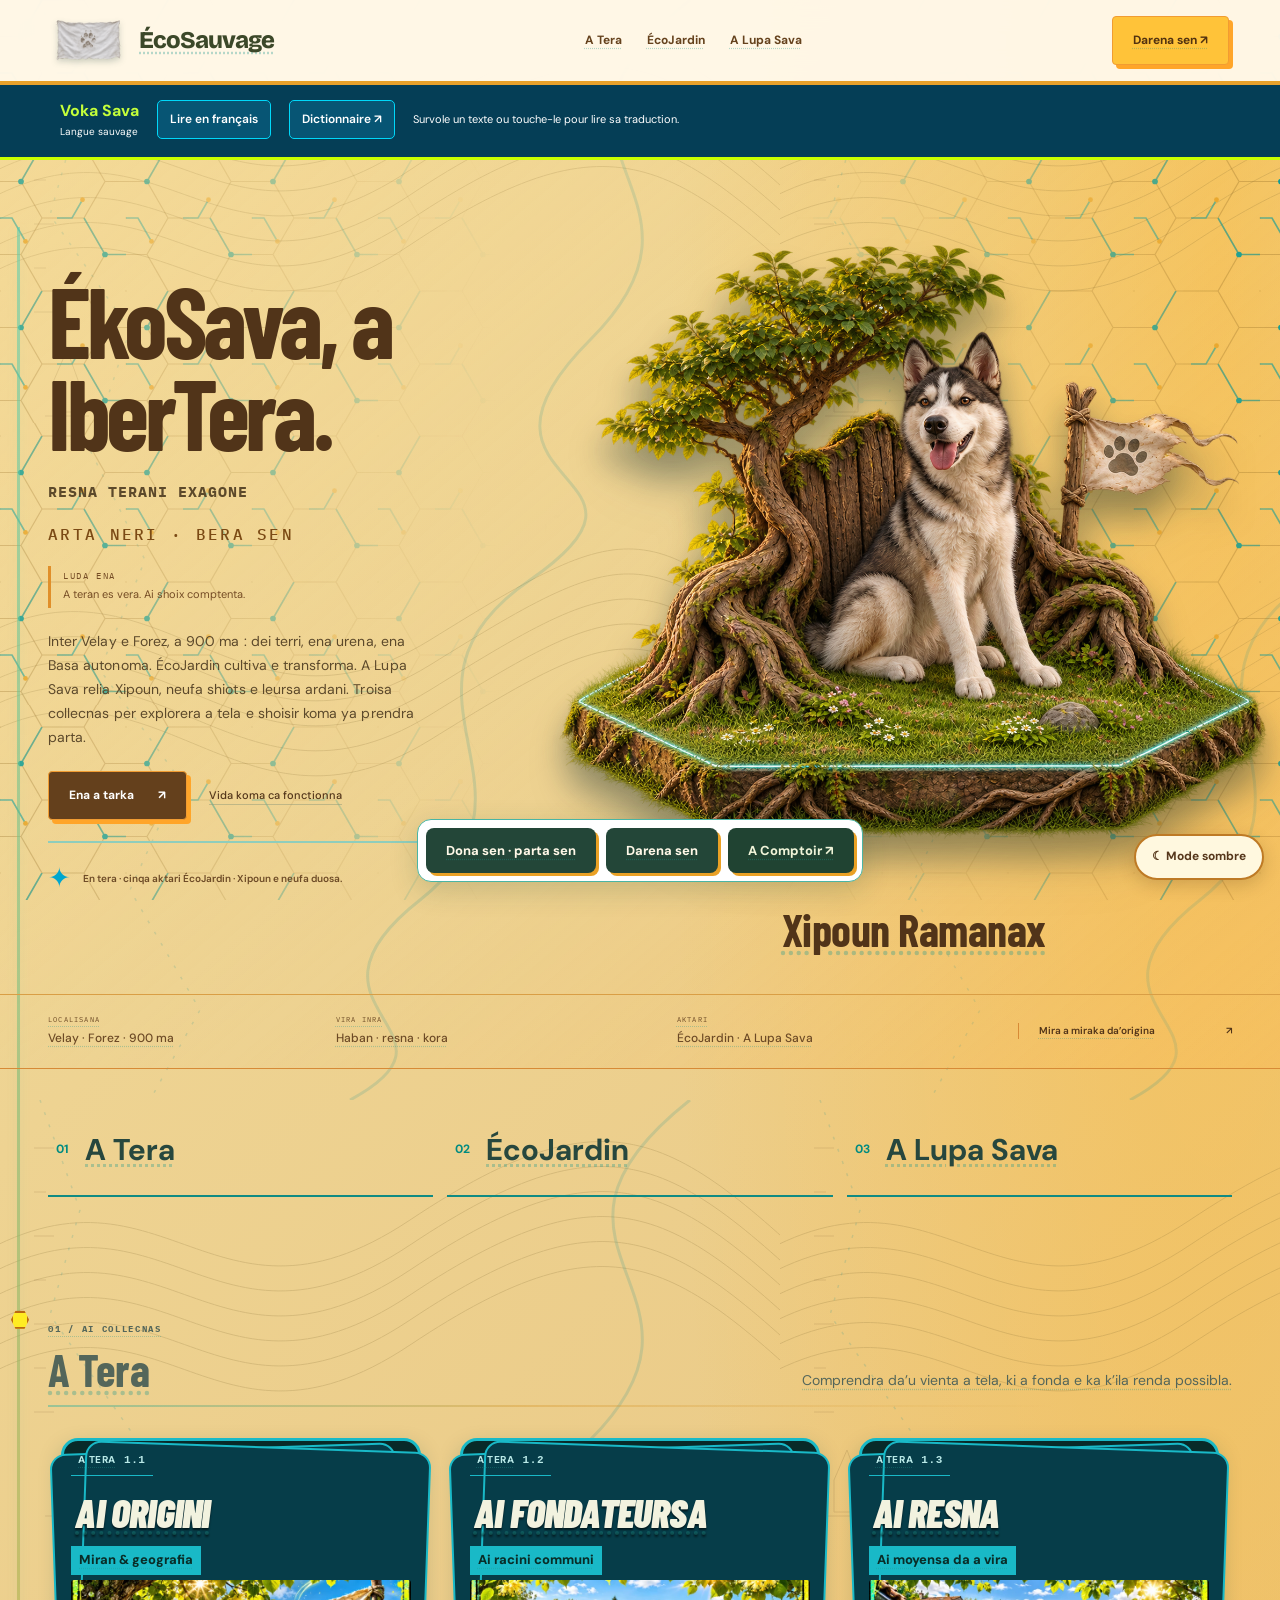
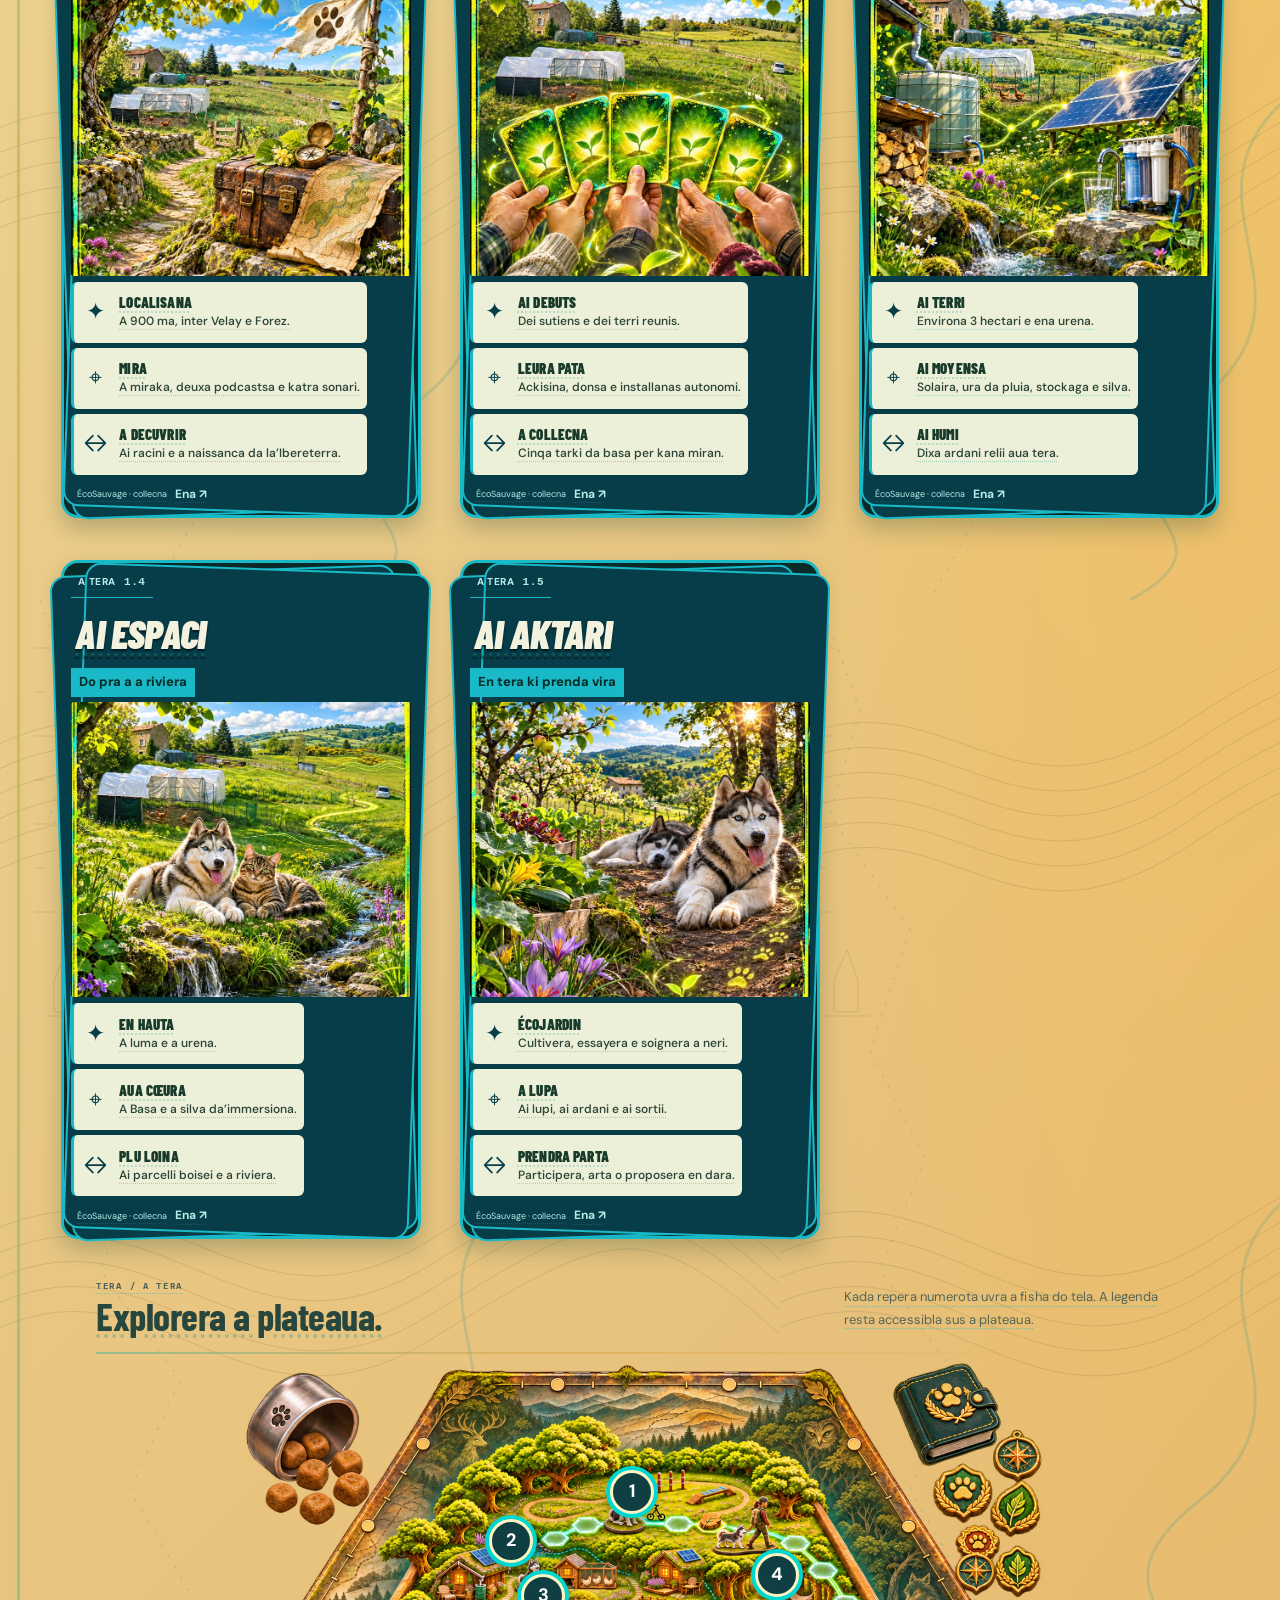
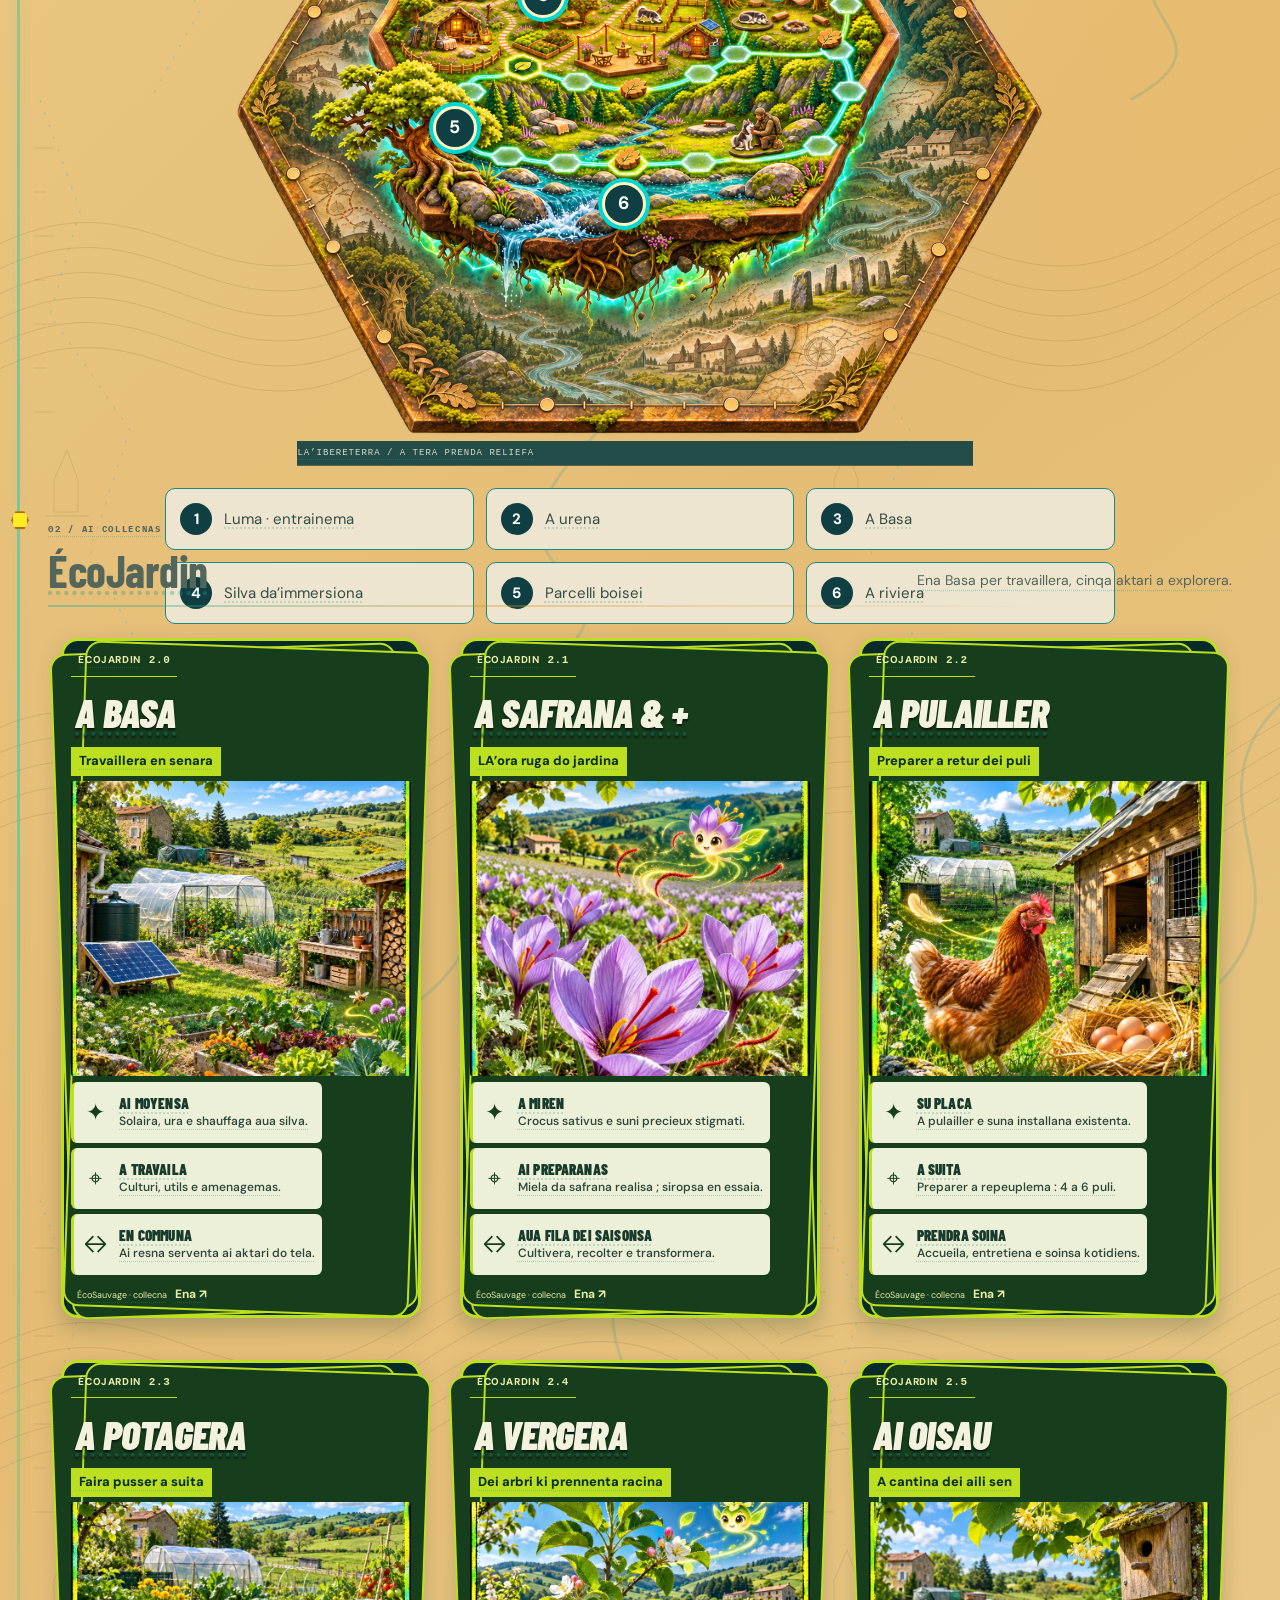
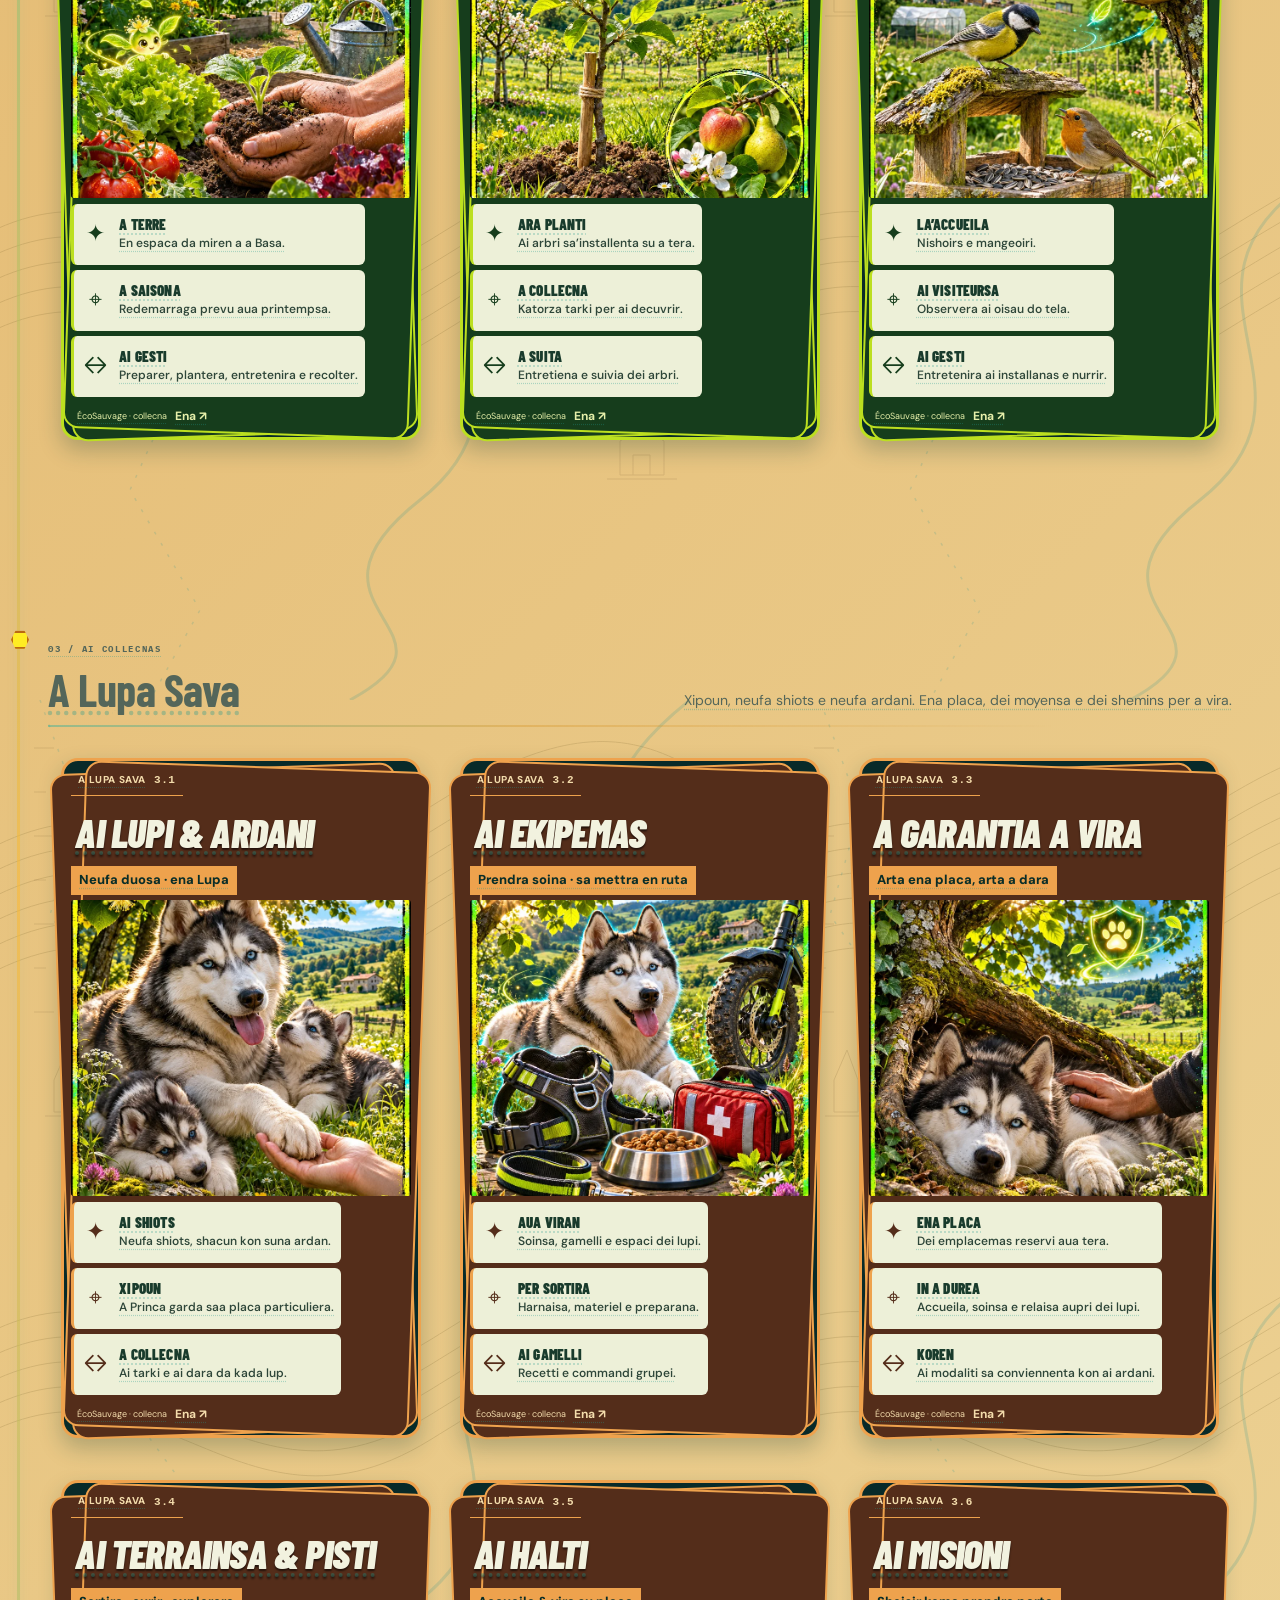
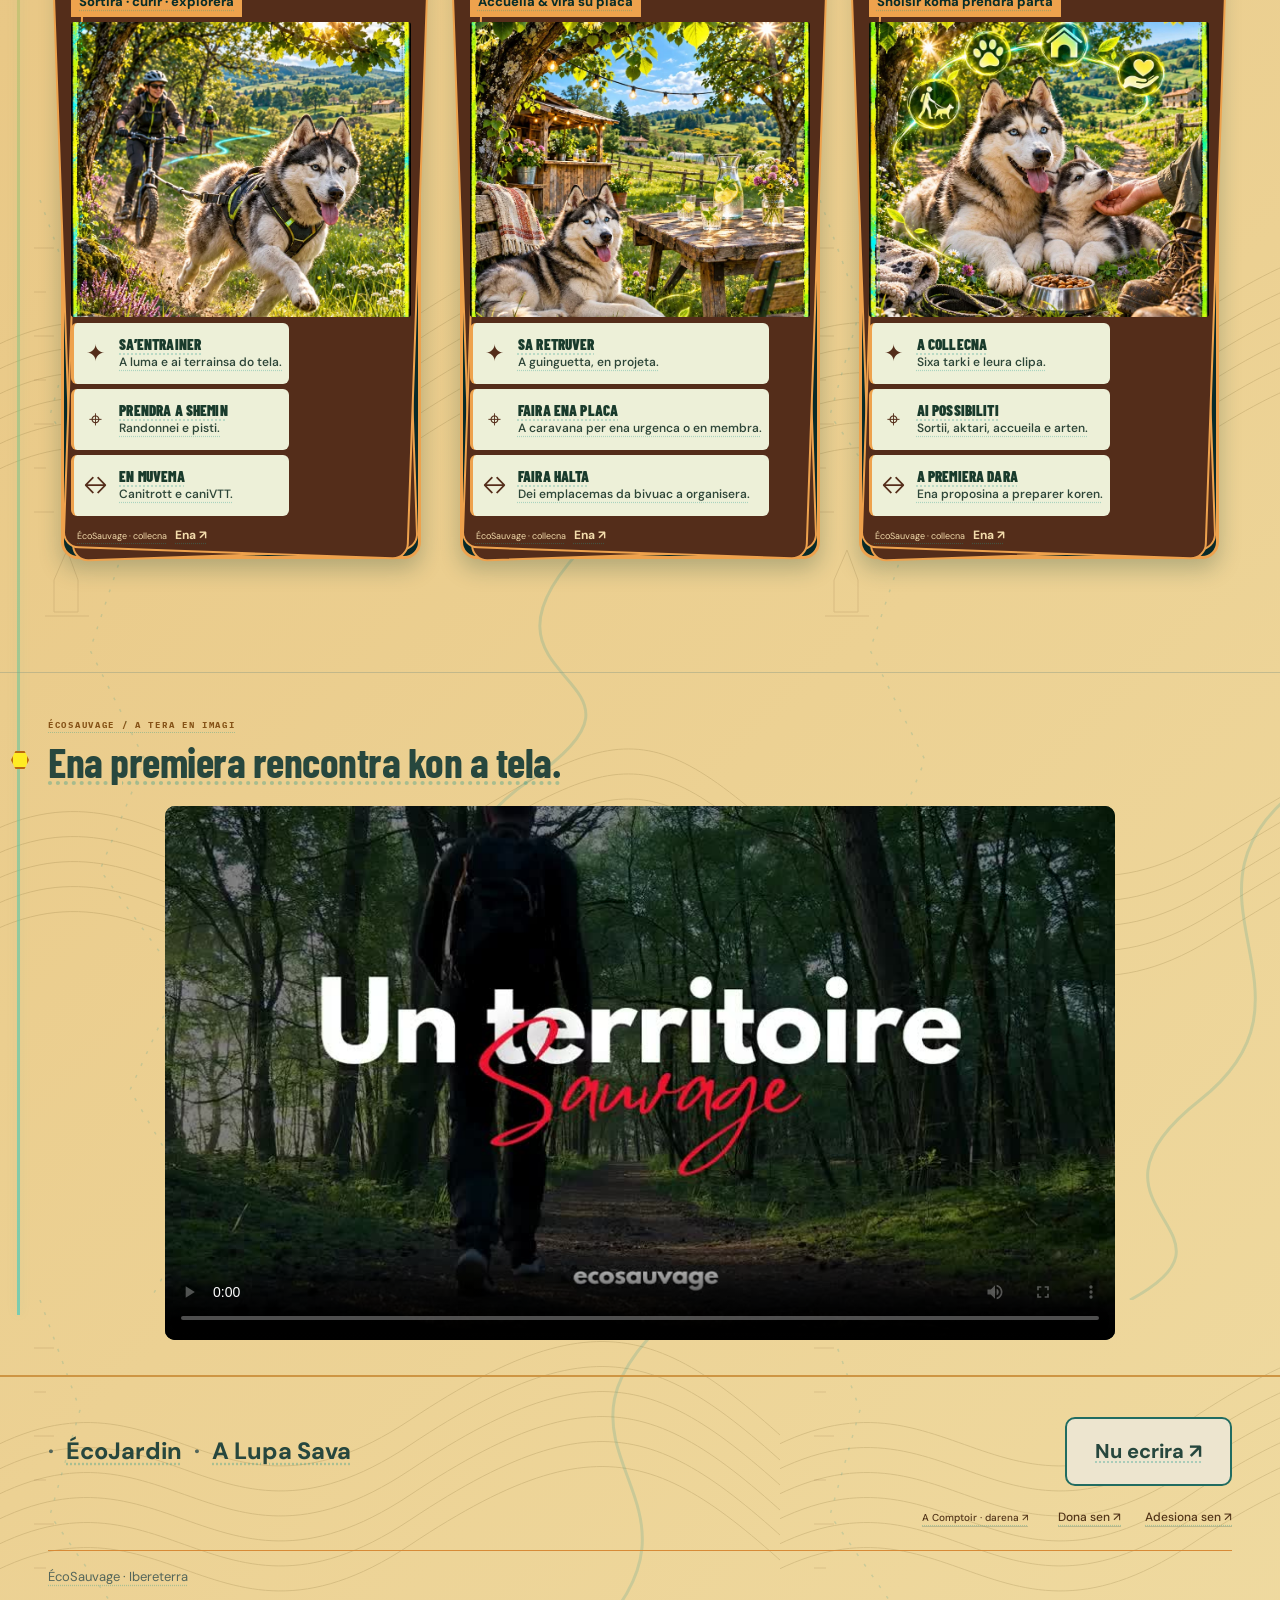
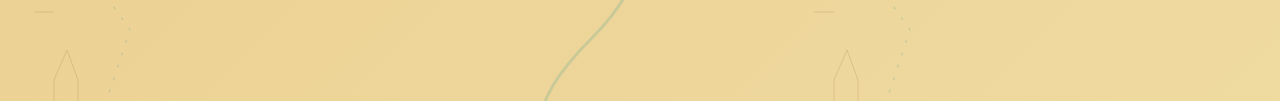
==== commit 02bda8ce: "Expose the contact desk and support links" ====
--- a/territoire.html
+++ b/territoire.html
@@ -1,5 +1,5 @@
 <!doctype html><html lang="fr"><head><meta charset="utf-8"><meta name="viewport" content="width=device-width,initial-scale=1"><meta name="theme-color" content="#eeeade"><title>ÉcoSauvage — l’IbèreTerre | Partie ouverte</title><meta name="description" content="Le territoire ÉcoSauvage, sa vie intérieure, ÉcoJardin, La Meute Sauvage et les façons d’y prendre place."><link rel="stylesheet" href="site.css"><link rel="stylesheet" href="adjustments.css"><link rel="stylesheet" href="origins.css"><link rel="stylesheet" href="socials.css"><link rel="stylesheet" href="territoire.css"><link rel="stylesheet" href="territoire-bilingue.css"><link rel="stylesheet" href="electrique.css"><link rel="stylesheet" href="lecture.css"><link rel="stylesheet" href="univers.css"><link rel="stylesheet" href="ambiance.css"><link rel="stylesheet" href="parcours.css"><link rel="stylesheet" href="reseau.css"><link rel="stylesheet" href="strates.css"><link rel="stylesheet" href="proportions.css"><link rel="stylesheet" href="exploration.css"><link rel="stylesheet" href="architecture.css"><link rel="stylesheet" href="lisibilite.css"><link rel="stylesheet" href="tetes-collections.css"><link rel="stylesheet" href="cartes-abouties.css"></head><body class="territory-edition">
-<a class="skip" href="#main">Aller au contenu</a><header class="territory-header"><a class="brand" href="index.html"><span class="header-pavillon" aria-hidden="true"><img src="assets/pavillon-toile.png" alt=""></span><span class="brand-name">ÉcoSauvage</span></a><nav aria-label="Navigation principale"><a href="#atlas">La Base</a><a href="#ecojardin-ouvrages">ÉcoJardin</a><a href="#chiens">La Meute Sauvage</a><a href="#comptoir">Le Comptoir</a></nav><div class="header-actions"><a class="button join-button" href="https://www.helloasso.com/associations/ecojardin/adhesions/membre-ecojardin" target="_blank" rel="noopener">Adhésion libre ↗</a><button id="menu" aria-label="Ouvrir le menu" aria-expanded="false" aria-controls="mobileNav">☰</button></div></header><nav id="mobileNav" hidden><a href="#atlas">La Base</a><a href="#interieur">Services intérieurs</a><a href="#alliances">Services extérieurs</a><a href="#passeport">Contact</a></nav>
+<a class="skip" href="#main">Aller au contenu</a><header class="territory-header"><a class="brand" href="index.html"><span class="header-pavillon" aria-hidden="true"><img src="assets/pavillon-toile.png" alt=""></span><span class="brand-name">ÉcoSauvage</span></a><nav aria-label="Navigation principale"><a href="#atlas">La Base</a><a href="#ecojardin-ouvrages">ÉcoJardin</a><a href="#chiens">La Meute Sauvage</a><a href="#demarches">Le Comptoir</a></nav><div class="header-actions"><a class="button join-button" href="https://www.helloasso.com/associations/ecojardin/adhesions/membre-ecojardin" target="_blank" rel="noopener">Adhésion libre ↗</a><button id="menu" aria-label="Ouvrir le menu" aria-expanded="false" aria-controls="mobileNav">☰</button></div></header><nav id="mobileNav" hidden><a href="#atlas">La Base</a><a href="#interieur">Services intérieurs</a><a href="#alliances">Services extérieurs</a><a href="#passeport">Contact</a></nav>
 <main id="main"><section class="territory-hero" id="accueil"><div class="wrap hero-grid"><div class="territory-title"><h1><span class="wild-text" lang="art" title="ÉcoSauvage, l’IbèreTerre." data-fr="ÉcoSauvage, l’IbèreTerre." data-wild="ÉkoSava, a IberTera.">ÉkoSava,<br><em>a IberTera.</em></span></h1><p class="territory-subtitle"><span class="wild-text" lang="art" title="Réserve d’autochtones de l’Exagone" data-fr="Réserve d’autochtones de l’Exagone" data-wild="Resna Terani Exagone">Resna Terani Exagone</span></p><div class="hero-motto" title="Garder le vivant. Demeurer libres."><strong>ARTA NERI · BERA SEN</strong></div><p class="game-name">PARTIE OUVERTE <i>Le terrain est réel. Les choix comptent.</i></p><p class="territory-lead">Des terres acquises, une Base autonome, une source, des bois et des cultures. Dix huskys et dix gardiens. ÉcoJardin cultive et transforme ; la Meute relie les lieux et les personnes. L’IbèreTerre conduit sa vie intérieure et choisit ses alliances.</p><div class="actions"><a class="button" href="#atlas">Ouvrir la carte <span>↗</span></a><a class="text-link" href="#interieur">Voir comment ça fonctionne</a></div><div class="identity-note"><span>✦</span><p>10 huskys · 10 gardiens · 5 activités ÉcoJardin.<br>De la terre aux liens : le territoire prend vie.</p></div></div><div class="hero-universe"><figure class="universe-board"><img src="assets/plateau-hexagone-v8.png" alt="Plateau illustré de l’univers ÉcoSauvage : prairie, source, Base, bois et rivière" fetchpriority="high"><div class="plateau-collections"><button class="plateau-card pc-dog" data-dog-card="01.webp" data-dog-name="Xipoun Ramanax" aria-label="Ouvrir la carte Xipoun Ramanax"><img src="assets/chiens/01.webp" alt="Carte Xipoun Ramanax"></button><button class="plateau-card pc-tree" data-detail="verger" aria-label="Ouvrir la collection des arbres"><img src="assets/trees/01-Tili-Tisano.webp" alt="Carte Tili Tisano du verger"></button><button class="plateau-card pc-mission" data-territory-mission="promeneurs" aria-label="Ouvrir la carte Promeneurs"><img src="assets/media/mission-11.webp" alt="Carte de mission Promeneurs"></button><button class="plateau-card pc-food" data-detail="gamelles" aria-label="Ouvrir la collection croquettes"><img src="assets/ownat.webp" alt="Carte de la famille Ownat"></button></div><figcaption>L’IBÈRETERRE / LE TERRITOIRE PREND RELIEF</figcaption><a class="board-enter" href="#atlas">Ouvrir le plan ↗</a></figure></div></div><div class="wrap territory-strip"><div><small>LOCALISATION</small><strong>Velay · Forez · 900 m</strong></div><div><small>VIE INTÉRIEURE</small><strong>Habitat · ressources · décisions</strong></div><div><small>ACTIVITÉS</small><strong>ÉcoJardin · La Meute Sauvage</strong></div><a href="#recit">Lire le récit d’origine <span>↗</span></a></div></section>
 <div class="language-strip wrap"><span><b>ENA TERA</b> / Ouvrir le territoire</span><span><b>DARA</b> / Les liens</span><span><b>MIRA</b> / La mémoire</span><button data-dossier="lexique">Ouvrir le lexique ↗</button></div><section class="wrap section gates-section"><div class="section-heading"><div><p class="eyebrow">LES PORTES DU TERRITOIRE</p><h2>Les portes de l’IbèreTerre.</h2></div><p>Un atlas, des usages, une culture.<br>Chaque carte ouvre une partie du fonctionnement.</p></div><div class="territory-gates"><a href="#atlas"><small>01 / LES LIEUX</small><span class="gate-icon">⌖</span><h3>Le territoire</h3><p>Carte, parcelles, ressources et installations.</p><b>Ouvrir l’atlas ↗</b></a><a href="#passeport"><small>02 / L’APPARTENANCE</small><span class="gate-icon">▤</span><h3>Le passeport</h3><p>Définir ton lien, préparer ta demande.</p><b>Contact ↗</b></a><a href="#missions"><small>03 / L’ACTION</small><span class="gate-icon">✳</span><h3>Les missions</h3><p>Des cartes reliées aux activités réelles.</p><b>Lire les missions ↗</b></a><a href="#alliances"><small>04 / LE DEHORS</small><span class="gate-icon">↔</span><h3>Les alliances</h3><p>Échanges, compétences et liens entre lieux.</p><b>Proposer un lien ↗</b></a></div></section>
 <section class="territory-atlas" id="atlas"><div class="wrap section"><div class="section-heading"><div><p class="eyebrow">TERA / LE TERRITOIRE</p><h2>La Base et ses lieux.</h2></div><p>Les parcelles ouvrent leurs usages.<br>La Base relie les activités et les équipements.</p></div><div class="territory-layout"><div class="simple-map" aria-label="Plan schématique cliquable du territoire"><img class="atlas-board" src="assets/plateau-hexagone-v8.png" alt="Le plateau du territoire"><div id="mapNodes"></div></div><div id="zoneContent" class="zone-content" aria-live="polite"></div></div></div></section>
@@ -14,7 +14,7 @@
 <section id="medias" class="media-section"><div class="wrap section"><div class="section-heading"><div><p class="eyebrow">05 / DU SON, DES IMAGES, DU CARACTÈRE</p><h2>Les archives en images.</h2></div><p>Des activités, des cartes<br>et leurs récits en images.</p></div><div class="media-filters" role="group" aria-label="Filtrer les vidéos"><button data-filter="all" aria-pressed="true" class="selected">Tous les clips</button><button data-filter="ecojardin" aria-pressed="false">ÉcoJardin</button><button data-filter="meute" aria-pressed="false">La Meute</button><button data-filter="gamelles" aria-pressed="false">Les gamelles</button></div><div id="mediaGrid" class="media-grid"></div></div></section>
 
 <section class="wrap section" id="demarches"><p class="eyebrow">LE COMPTOIR / DEMANDES & CONTACT</p><h2>Une démarche, un interlocuteur.</h2><p>Question, adhésion, soutien, mission ou proposition : le formulaire permet de préciser la demande. Les modalités se conviennent ensuite selon son objet.</p><div class="actions"><a class="button" href="https://www.helloasso.com/associations/ecojardin/formulaires/3" target="_blank" rel="noopener">Don libre · HelloAsso ↗</a><a class="button" href="https://www.helloasso.com/associations/ecojardin/adhesions/membre-ecojardin" target="_blank" rel="noopener">Adhésion libre · HelloAsso ↗</a><a class="text-link" href="#passeport">Contact ↗</a><a class="text-link" href="https://www.helloasso.com/associations/ecojardin/formulaires/3" target="_blank" rel="noopener"><span class="wild-text" lang="art" data-fr="Soutien libre ↗" data-wild="Dona sen ↗">Dona sen ↗</span></a><a class="text-link" href="https://www.helloasso.com/associations/ecojardin/adhesions/membre-ecojardin" target="_blank" rel="noopener"><span class="wild-text" lang="art" data-fr="Adhésion libre ↗" data-wild="Adesiona sen ↗">Adesiona sen ↗</span></a></div><video controls preload="metadata" playsinline style="width:min(100%,560px);display:block;margin:28px 0" src="assets/presentation-territoire.mp4"></video><p class="small">Velay · Forez · 900 m</p></section>
-</main><footer class="wrap territory-footer"><a class="brand" href="index.html"><span class="header-pavillon"><img src="assets/pavillon-toile.png" alt="Pavillon blanc à empreinte de loup"></span>ÉcoSauvage.</a><p>ÉcoJardin · La Meute Sauvage</p><a href="mailto:contact@ecosauvage.fr">Relations avec le territoire ↗</a><div class="actions"><a class="text-link" href="https://www.helloasso.com/associations/ecojardin/formulaires/3" target="_blank" rel="noopener"><span class="wild-text" lang="art" data-fr="Don libre ↗" data-wild="Dona sen ↗">Dona sen ↗</span></a><a class="text-link" href="https://www.helloasso.com/associations/ecojardin/adhesions/membre-ecojardin" target="_blank" rel="noopener"><span class="wild-text" lang="art" data-fr="Adhésion libre ↗" data-wild="Adesiona sen ↗">Adesiona sen ↗</span></a></div><small>ÉcoSauvage · IbèreTerre</small></footer><div class="mobile-actions"><a href="https://www.helloasso.com/associations/ecojardin/formulaires/3" target="_blank" rel="noopener"><span class="wild-text" lang="art" data-fr="Don libre · participation libre" data-wild="Dona sen · parta sen">Dona sen · Lupa</span></a><a href="https://www.helloasso.com/associations/ecojardin/adhesions/membre-ecojardin" target="_blank" rel="noopener"><span class="wild-text" lang="art" data-fr="Adhésion libre" data-wild="Darena sen">✳ Darena sen</span></a></div><dialog id="detailDialog" aria-labelledby="detailTitle"><button class="close" aria-label="Fermer">×</button><div id="detailBody"></div></dialog><script src="site.js"></script><script src="territoire.js"></script><script src="ouvrages.js"></script><script src="chiens.js"></script><script src="univers.js"></script><script src="ambiance.js"></script><script src="parcours.js"></script><script src="poesie.js"></script><script src="langue-sauvage.js"></script><script src="revision-accueil.js"></script><script src="exploration.js"></script><script src="architecture.js"></script><script src="exploration-demandes.js"></script><script src="completer-rubriques.js"></script><script src="tetes-collections.js"></script><script src="cartes-abouties.js"></script></body></html>
+</main><footer class="wrap territory-footer"><a class="brand" href="index.html"><span class="header-pavillon"><img src="assets/pavillon-toile.png" alt="Pavillon blanc à empreinte de loup"></span>ÉcoSauvage.</a><p>ÉcoJardin · La Meute Sauvage</p><a href="mailto:contact@ecosauvage.fr">Relations avec le territoire ↗</a><a class="text-link" href="#demarches"><span class="wild-text" lang="art" data-fr="Le Comptoir · démarches ↗" data-wild="A Comptoir · darena ↗">A Comptoir · darena ↗</span></a><div class="actions"><a class="text-link" href="https://www.helloasso.com/associations/ecojardin/formulaires/3" target="_blank" rel="noopener"><span class="wild-text" lang="art" data-fr="Don libre ↗" data-wild="Dona sen ↗">Dona sen ↗</span></a><a class="text-link" href="https://www.helloasso.com/associations/ecojardin/adhesions/membre-ecojardin" target="_blank" rel="noopener"><span class="wild-text" lang="art" data-fr="Adhésion libre ↗" data-wild="Adesiona sen ↗">Adesiona sen ↗</span></a></div><small>ÉcoSauvage · IbèreTerre</small></footer><div class="mobile-actions"><a href="https://www.helloasso.com/associations/ecojardin/formulaires/3" target="_blank" rel="noopener"><span class="wild-text" lang="art" data-fr="Don libre · participation libre" data-wild="Dona sen · parta sen">Dona sen · Lupa</span></a><a href="https://www.helloasso.com/associations/ecojardin/adhesions/membre-ecojardin" target="_blank" rel="noopener"><span class="wild-text" lang="art" data-fr="Adhésion libre" data-wild="Darena sen">✳ Darena sen</span></a><a href="#demarches"><span class="wild-text" lang="art" data-fr="Le Comptoir ↗" data-wild="A Comptoir ↗">A Comptoir ↗</span></a></div><dialog id="detailDialog" aria-labelledby="detailTitle"><button class="close" aria-label="Fermer">×</button><div id="detailBody"></div></dialog><script src="site.js"></script><script src="territoire.js"></script><script src="ouvrages.js"></script><script src="chiens.js"></script><script src="univers.js"></script><script src="ambiance.js"></script><script src="parcours.js"></script><script src="poesie.js"></script><script src="langue-sauvage.js"></script><script src="revision-accueil.js"></script><script src="exploration.js"></script><script src="architecture.js"></script><script src="exploration-demandes.js"></script><script src="completer-rubriques.js"></script><script src="tetes-collections.js"></script><script src="cartes-abouties.js"></script></body></html>
 
 
 
--- a/territoire.css
+++ b/territoire.css
@@ -5,3 +5,5 @@
 .memory-motto{margin:20px 0 8px;padding-left:14px;border-left:3px solid #c6ec76;font-family:var(--display);font-weight:700;letter-spacing:.02em}
 
 @media(min-width:761px){.territory-edition .mobile-actions{display:flex;position:fixed;left:50%;bottom:18px;transform:translateX(-50%);z-index:90;gap:10px;padding:8px;background:#f5f6eeeF;border:1px solid #adbd98;border-radius:14px;box-shadow:0 8px 28px #274c3030;backdrop-filter:blur(12px)}.territory-edition .mobile-actions a{display:block;padding:12px 20px;border-radius:8px;background:#234638;color:#fff8e8;text-align:center;font-size:13px;font-weight:750;text-decoration:none;white-space:nowrap;box-shadow:3px 3px 0 #eaa125}.territory-edition .mobile-actions a:hover{background:#365a43;transform:translateY(-2px)}.territory-edition{padding-bottom:74px}}
+
+@media(max-width:760px){.territory-edition .mobile-actions a{width:auto;flex:1}}
